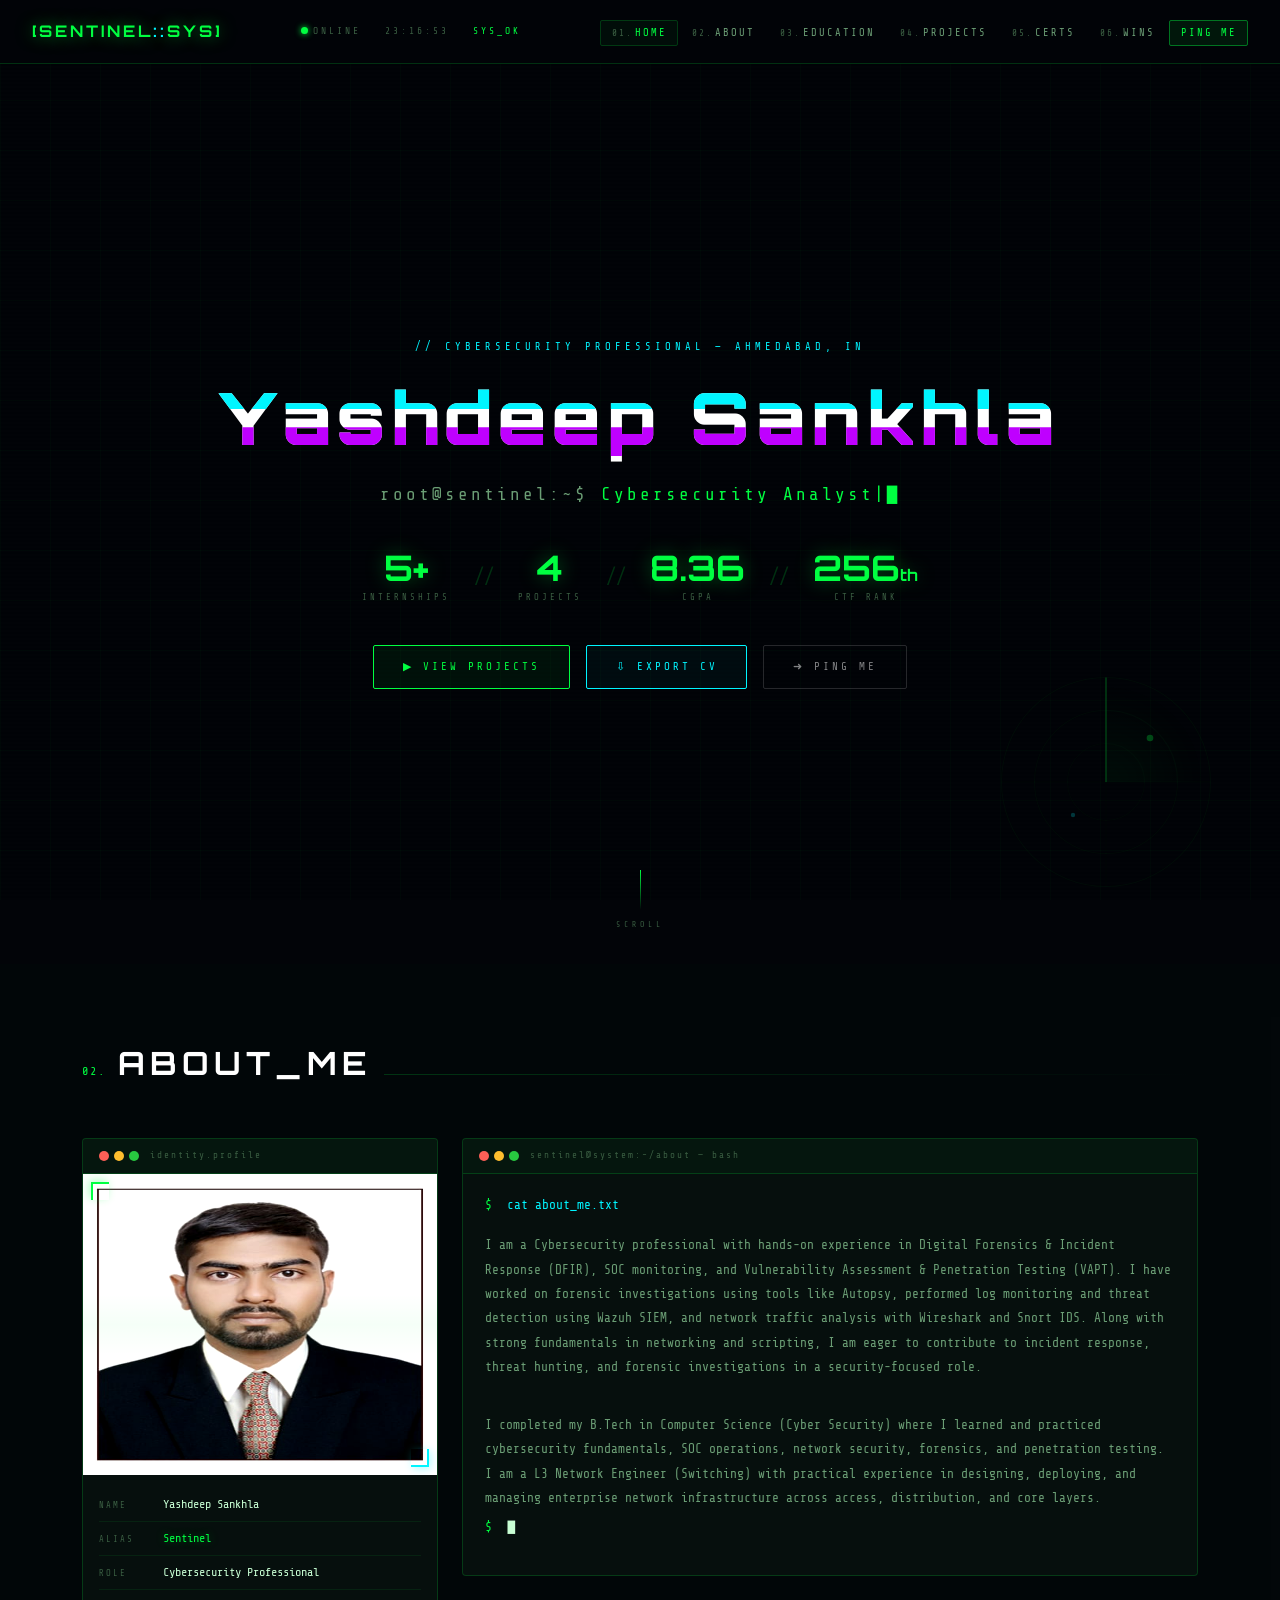
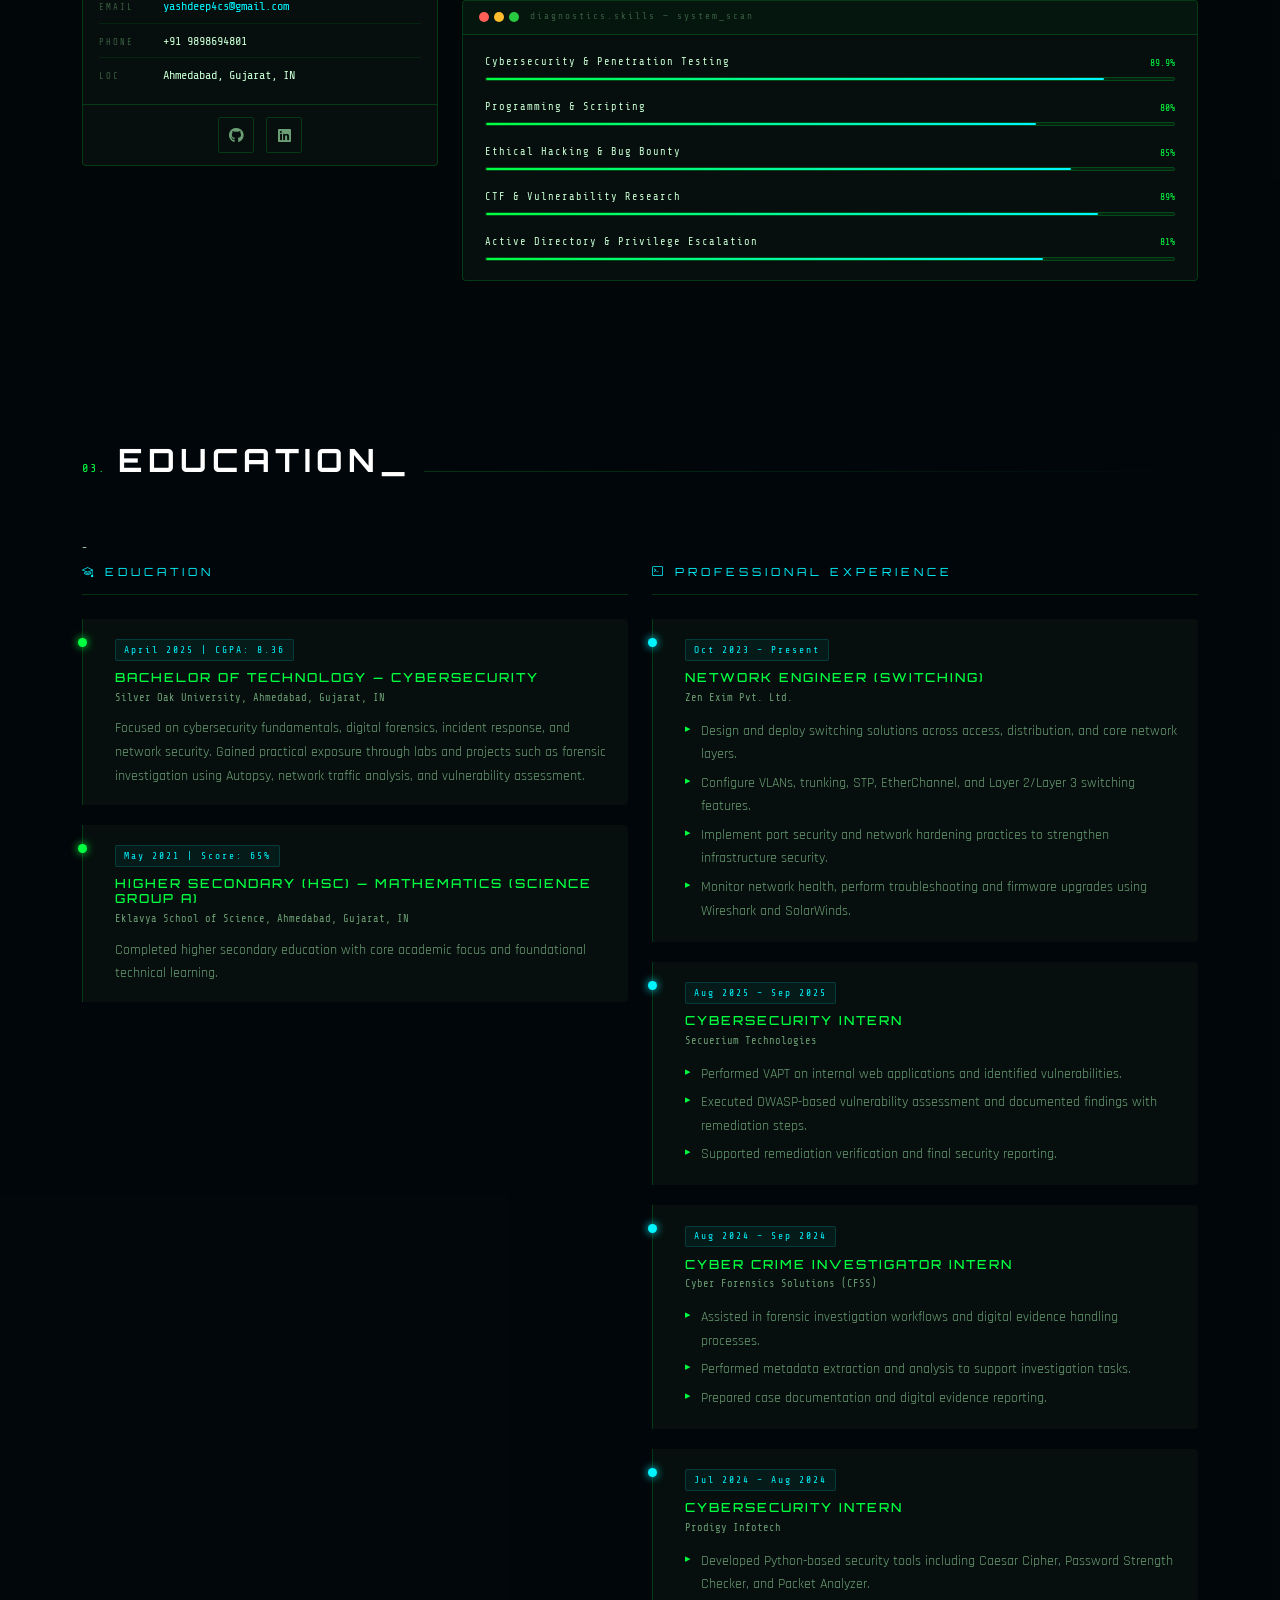
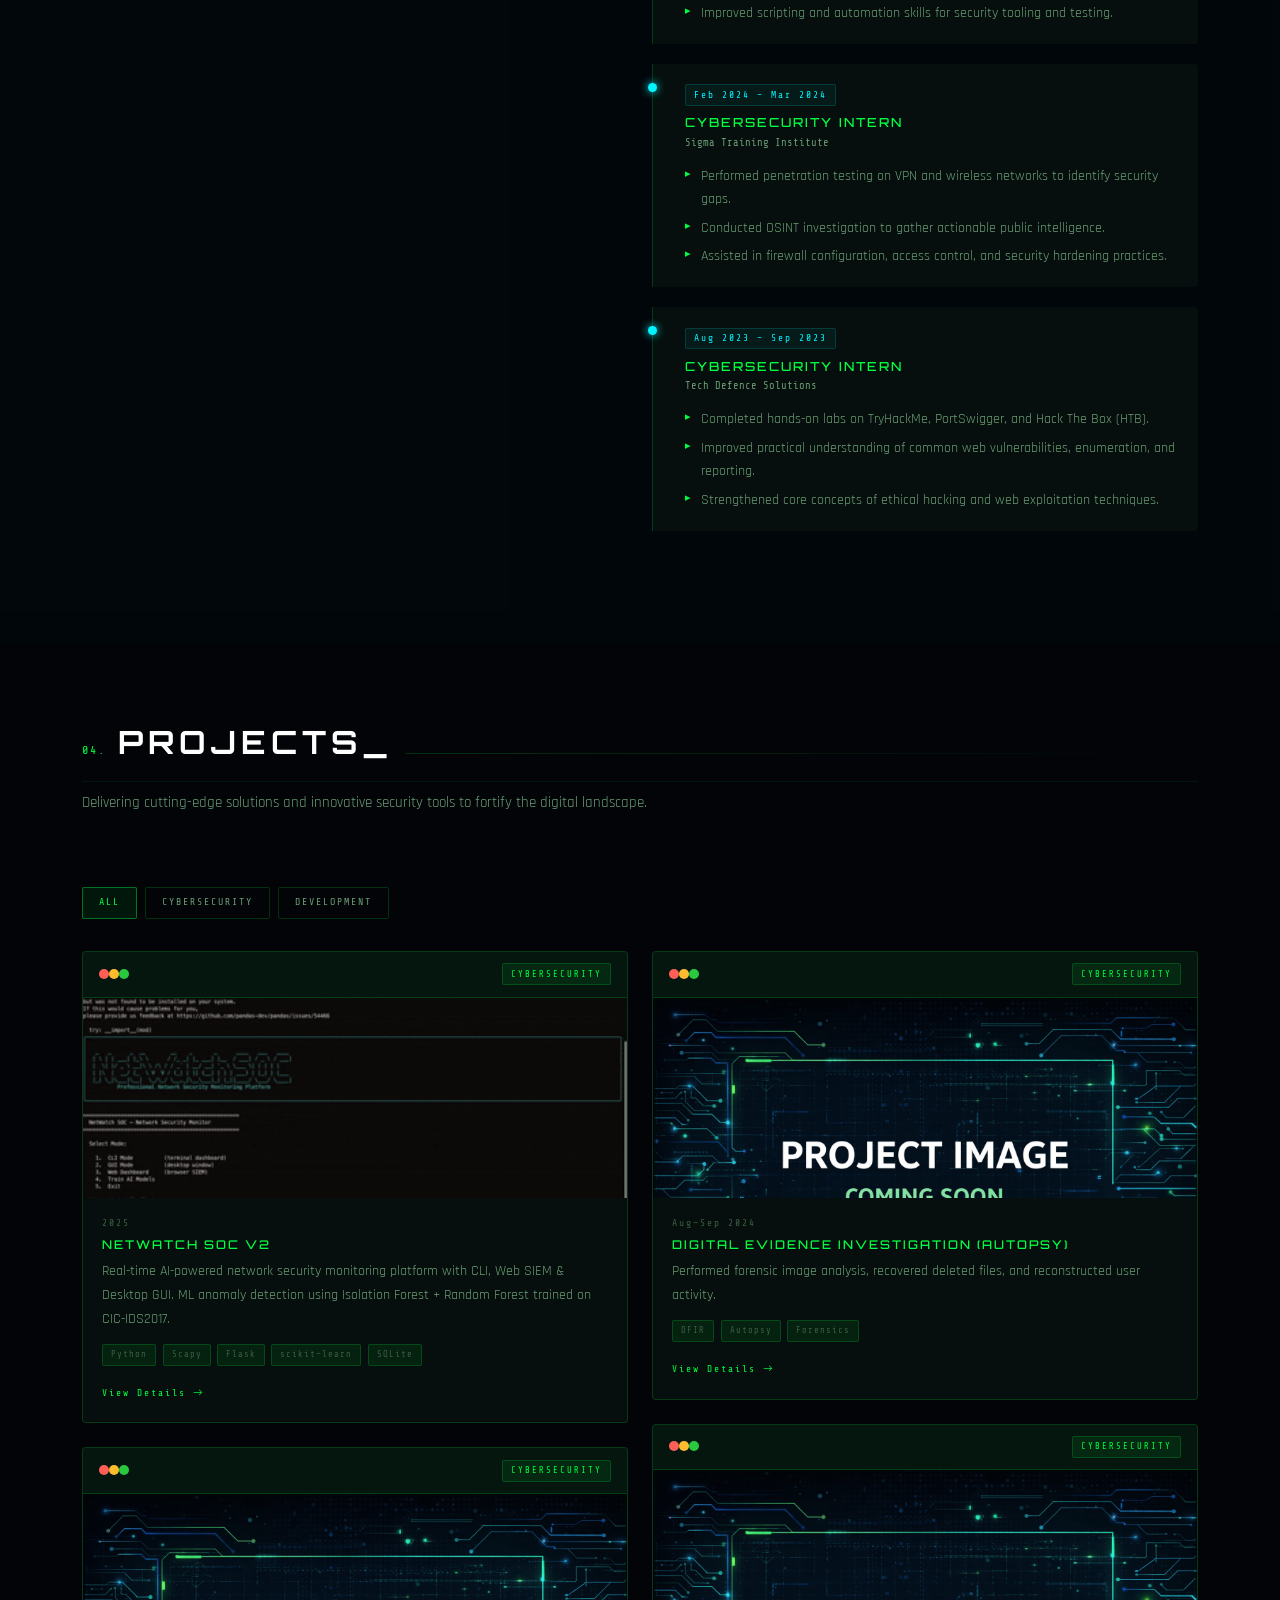
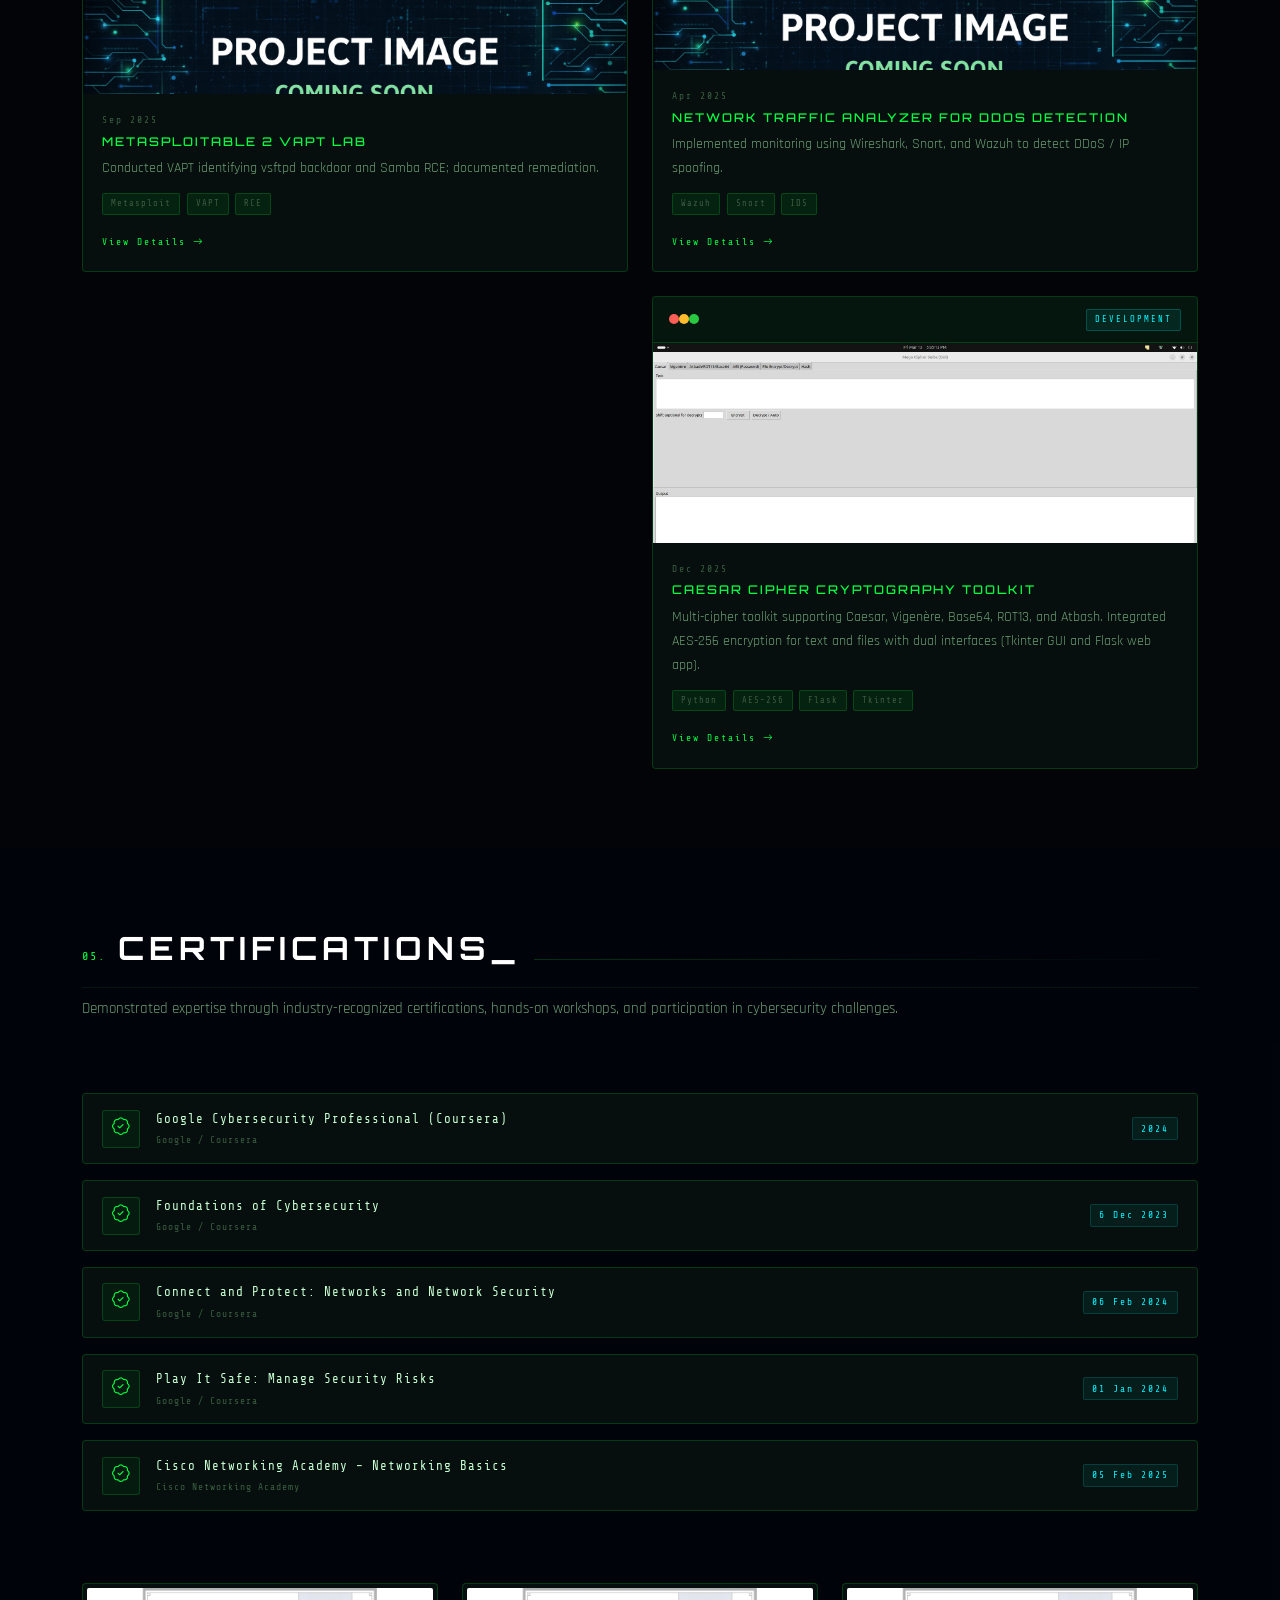
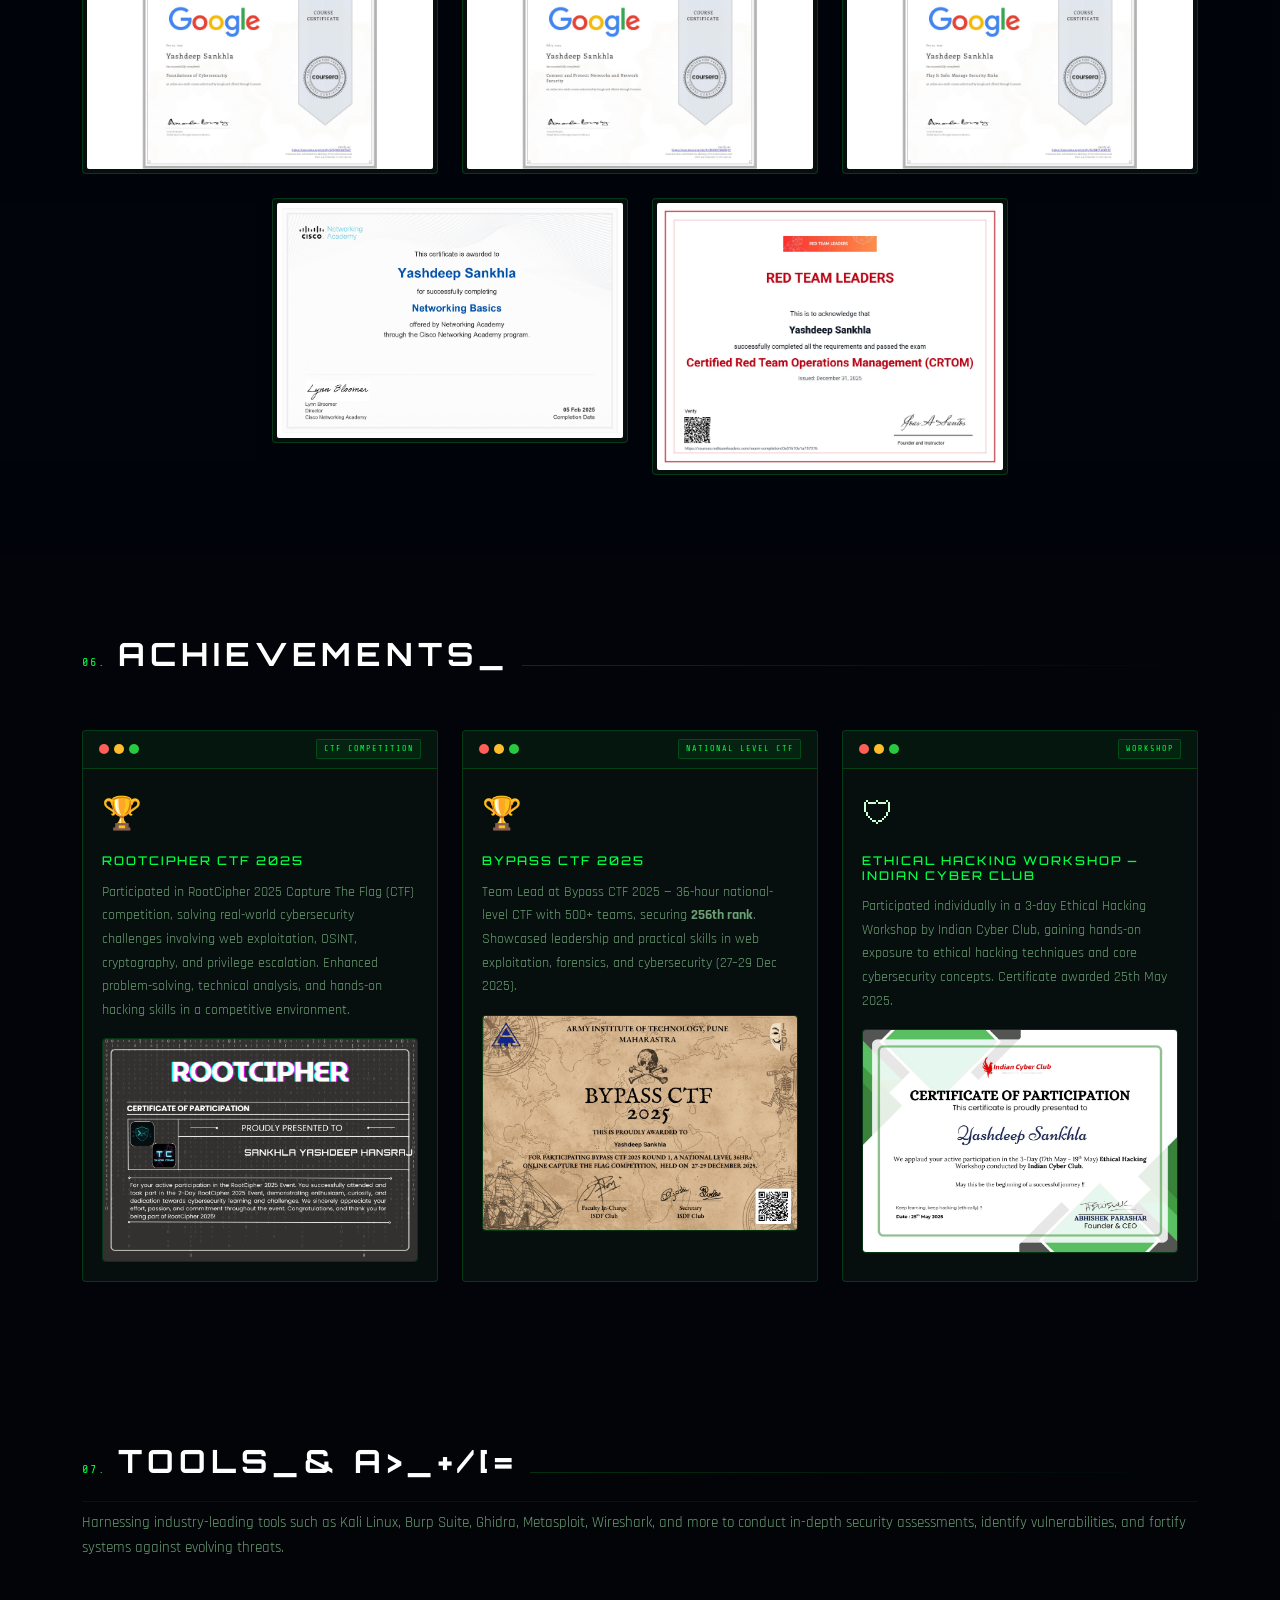
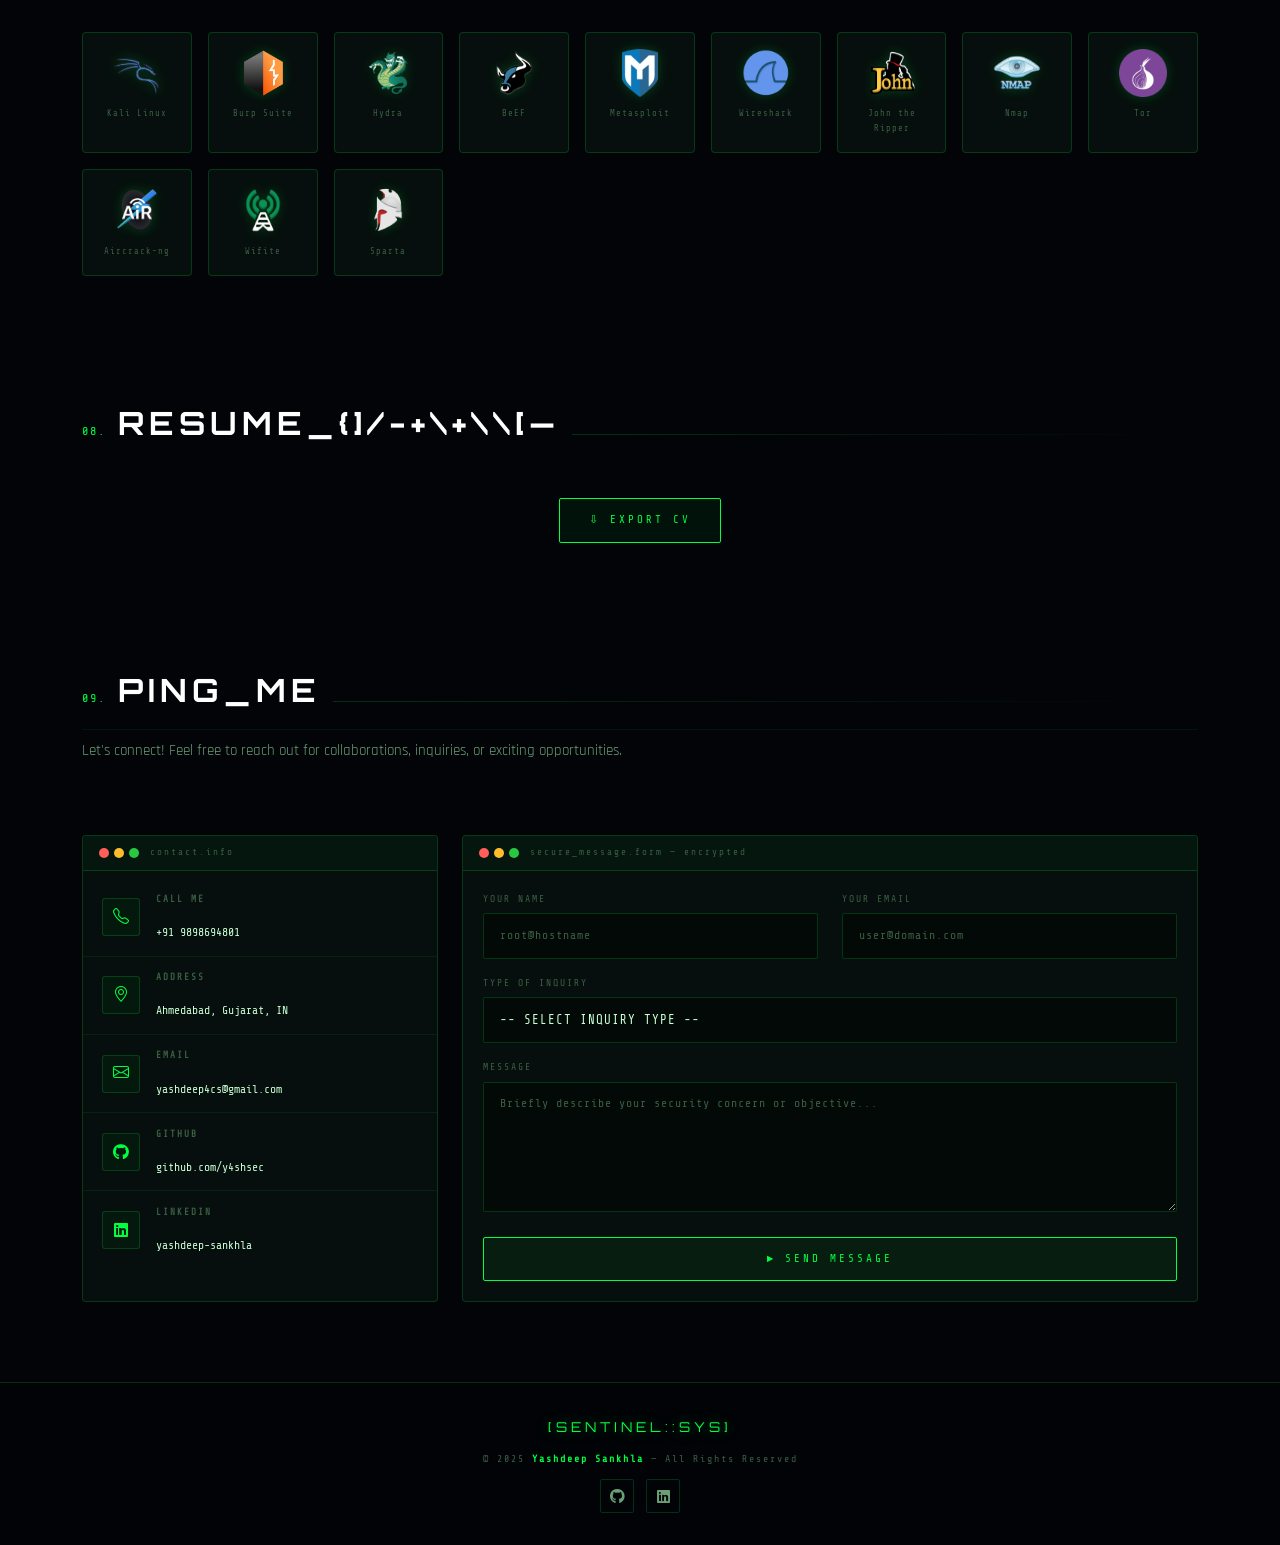
==== index.html @ d9a6f1db "add Netwatch-soc-monitoring tool project" ====
<!DOCTYPE html>
<html lang="en">
<head>
  <meta charset="utf-8">
  <meta content="width=device-width, initial-scale=1.0" name="viewport">
  <title>Yashdeep Sankhla — Sentinel | Cybersecurity Professional</title>
  <meta name="description" content="Cybersecurity portfolio of Yashdeep Sankhla — DFIR, VAPT, SOC, Penetration Testing.">
  <meta property="og:title" content="Yashdeep Sankhla (Sentinel)">
  <meta property="og:description" content="Explore the projects and achievements of Yashdeep Sankhla, a cybersecurity enthusiast and ethical hacker.">
  <meta property="og:url" content="https://digitalrajan22m.github.io/anondgr/">

  <!-- Favicons -->
  <link rel="apple-touch-icon" sizes="180x180" href="assets/img/favicon_io/apple-touch-icon.png">
  <link rel="icon" type="image/png" sizes="32x32" href="assets/img/favicon_io/favicon-32x32.png">
  <link rel="icon" type="image/png" sizes="16x16" href="assets/img/favicon_io/favicon-16x16.png">
  <link rel="manifest" href="assets/img/favicon_io/site.webmanifest">

  <!-- Fonts — Cyberpunk Stack -->
  <link href="https://fonts.googleapis.com" rel="preconnect">
  <link href="https://fonts.gstatic.com" rel="preconnect" crossorigin>
  <link href="https://fonts.googleapis.com/css2?family=Orbitron:wght@400;500;600;700;800;900&family=Share+Tech+Mono&family=Rajdhani:wght@300;400;500;600;700&display=swap" rel="stylesheet">

  <!-- Icons — CDN only -->
  <link rel="stylesheet" href="https://cdnjs.cloudflare.com/ajax/libs/font-awesome/6.5.2/css/all.min.css">
  <link rel="stylesheet" href="https://cdn.jsdelivr.net/npm/bootstrap-icons@1.11.3/font/bootstrap-icons.min.css">

  <!-- Vendor CSS -->
  <link href="assets/vendor/bootstrap/css/bootstrap.min.css" rel="stylesheet">
  <link href="assets/vendor/aos/aos.css" rel="stylesheet">
  <link href="assets/vendor/glightbox/css/glightbox.min.css" rel="stylesheet">
  <link href="assets/vendor/swiper/swiper-bundle.min.css" rel="stylesheet">

  <!-- Main CSS -->
  <link href="assets/css/main.css" rel="stylesheet">
</head>

<body class="index-page">

  <!-- Matrix Rain -->
  <canvas id="matrix-canvas"></canvas>
  <div class="cyber-grid"></div>
  <div class="scanlines"></div>

  <!-- PRELOADER -->
  <div id="preloader">
    <div class="preloader-inner">
      <div class="preloader-logo">SENTINEL<span>::</span>SYS</div>
      <div class="preloader-msg" id="boot-msg">INITIALIZING SECURE ENVIRONMENT...</div>
      <div class="preloader-bar-wrap"><div class="preloader-bar"></div></div>
      <div class="preloader-sub">CYBERSECURITY COMMAND CENTER v2.5</div>
    </div>
  </div>

  <!-- HEADER -->
  <header id="header" class="header">
    <div class="header-inner">
      <a href="index.html" class="logo">[SENTINEL<span class="logo-sep">::</span>SYS]</a>

      <div class="nav-hud">
        <span class="hud-item"><span class="hud-dot"></span>ONLINE</span>
        <span class="hud-item" id="nav-clock">00:00:00</span>
        <span class="hud-item hud-status">SYS_OK</span>
      </div>

      <nav id="navmenu" class="navmenu">
        <ul>
          <li><a href="#hero" class="active"><span class="nav-num">01.</span>Home</a></li>
          <li><a href="#about"><span class="nav-num">02.</span>About</a></li>
          <li><a href="#education"><span class="nav-num">03.</span>Education</a></li>
          <li><a href="#portfolio"><span class="nav-num">04.</span>Projects</a></li>
          <li><a href="#certifications"><span class="nav-num">05.</span>Certs</a></li>
          <li><a href="#achievements"><span class="nav-num">06.</span>Wins</a></li>
          <li><a href="#contact" class="nav-cta">Ping Me</a></li>
        </ul>
      </nav>

      <button class="mobile-nav-toggle" id="mobileBtn" aria-label="Menu">
        <span></span><span></span><span></span>
      </button>
    </div>
  </header>

  <!-- Mobile Nav Overlay -->
  <div id="mobile-nav-overlay">
    <button class="mob-close" id="mobClose">&#10005;</button>
    <nav>
      <a href="#hero"           class="mob-link"><span>01.</span> Home</a>
      <a href="#about"          class="mob-link"><span>02.</span> About</a>
      <a href="#education"      class="mob-link"><span>03.</span> Education</a>
      <a href="#portfolio"      class="mob-link"><span>04.</span> Projects</a>
      <a href="#certifications" class="mob-link"><span>05.</span> Certs</a>
      <a href="#achievements"   class="mob-link"><span>06.</span> Wins</a>
      <a href="#contact"        class="mob-link mob-cta">&#9658; Ping Me</a>
    </nav>
  </div>

  <main class="main">

    <!-- HERO -->
    <section id="hero" class="hero section">
      <div class="container">
        <div class="hero-content text-center">
          <div class="hero-tag" data-aos="fade-down">// CYBERSECURITY PROFESSIONAL &mdash; AHMEDABAD, IN</div>
          <h1 class="hero-name glitch" data-text="Yashdeep Sankhla" data-aos="fade-up" data-aos-delay="100">Yashdeep Sankhla</h1>
          <div class="hero-role" data-aos="fade-up" data-aos-delay="200">
            <span class="role-prefix">root@sentinel:~$&nbsp;</span><span class="typed" data-typed-items="Cybersecurity Analyst,VAPT Analyst,Bug Bounty Learner,CTF Player,SOC Analyst"></span><span class="cursor-blink">&#9608;</span>
          </div>
          <div class="hero-stats" data-aos="fade-up" data-aos-delay="300">
            <div class="stat-box"><div class="stat-val">5+</div><div class="stat-key">Internships</div></div>
            <div class="stat-divider">//</div>
            <div class="stat-box"><div class="stat-val">4</div><div class="stat-key">Projects</div></div>
            <div class="stat-divider">//</div>
            <div class="stat-box"><div class="stat-val">8.36</div><div class="stat-key">CGPA</div></div>
            <div class="stat-divider">//</div>
            <div class="stat-box"><div class="stat-val">256<small>th</small></div><div class="stat-key">CTF Rank</div></div>
          </div>
          <div class="hero-btns" data-aos="fade-up" data-aos-delay="400">
            <a href="#portfolio" class="btn-cyber">&#9654; View Projects</a>
            <a href="assets/resume/Yashdeep_Cyber_Domain-1.pdf" target="_blank" class="btn-cyber btn-outline" download>&#8681; Export CV</a>
            <a href="#contact" class="btn-cyber btn-ghost">&#10140; Ping Me</a>
          </div>
        </div>
      </div>
      <div class="hero-radar">
        <svg viewBox="0 0 200 200" xmlns="http://www.w3.org/2000/svg">
          <circle cx="100" cy="100" r="95" stroke="rgba(0,255,65,0.12)" stroke-width="1" fill="none"/>
          <circle cx="100" cy="100" r="65" stroke="rgba(0,255,65,0.10)" stroke-width="1" fill="none"/>
          <circle cx="100" cy="100" r="35" stroke="rgba(0,255,65,0.08)" stroke-width="1" fill="none"/>
          <line x1="5" y1="100" x2="195" y2="100" stroke="rgba(0,255,65,0.07)" stroke-width="1"/>
          <line x1="100" y1="5" x2="100" y2="195" stroke="rgba(0,255,65,0.07)" stroke-width="1"/>
          <g class="radar-sweep">
            <path d="M100 100 L100 5 A95 95 0 0 1 195 100 Z" fill="url(#rg)"/>
            <line x1="100" y1="100" x2="100" y2="5" stroke="rgba(0,255,65,0.7)" stroke-width="1.5"/>
          </g>
          <circle cx="140" cy="60" r="3" fill="#00ff41" opacity="0.9" class="radar-blip"/>
          <circle cx="70" cy="130" r="2" fill="#00f5ff" opacity="0.7" class="radar-blip2"/>
          <defs>
            <radialGradient id="rg" cx="100" cy="100" r="95" gradientUnits="userSpaceOnUse">
              <stop offset="0%" stop-color="rgba(0,255,65,0.15)"/>
              <stop offset="100%" stop-color="rgba(0,255,65,0)"/>
            </radialGradient>
          </defs>
        </svg>
      </div>
      <div class="scroll-hint"><span class="scroll-line"></span><span class="scroll-text">SCROLL</span></div>
    </section>

    <!-- ABOUT -->
    <section id="about" class="about section">
      <div class="container">
        <div class="section-title" data-aos="fade-up">
          <span class="sec-num">02.</span><h2>About<span class="accent">_</span>Me</h2>
          <div class="title-bar"></div>
        </div>
        <div class="row gy-5 align-items-start">
          <div class="col-lg-4" data-aos="fade-right">
            <div class="profile-card">
              <div class="card-header-bar">
                <span class="dot red"></span><span class="dot yellow"></span><span class="dot green"></span>
                <span class="card-title-bar">identity.profile</span>
              </div>
              <div class="profile-img-wrap">
                <img src="assets/img/Yashdeep.jpeg" alt="Yashdeep Sankhla" class="profile-img">
                <div class="img-scan"></div>
              </div>
              <div class="profile-data">
                <div class="pd-row"><span class="pd-key">NAME</span><span class="pd-val">Yashdeep Sankhla</span></div>
                <div class="pd-row"><span class="pd-key">ALIAS</span><span class="pd-val neon">Sentinel</span></div>
                <div class="pd-row"><span class="pd-key">ROLE</span><span class="pd-val">Cybersecurity Professional</span></div>
                <div class="pd-row"><span class="pd-key">EMAIL</span><span class="pd-val"><a href="mailto:yashdeep4cs@gmail.com"><span class="__cf_email__" data-cfemail="yashdeep4cs@gmail.com">yashdeep4cs@gmail.com</span></a></span></div>
                <div class="pd-row"><span class="pd-key">PHONE</span><span class="pd-val">+91 9898694801</span></div>
                <div class="pd-row"><span class="pd-key">LOC</span><span class="pd-val">Ahmedabad, Gujarat, IN</span></div>
              </div>
              <div class="profile-links">
                <a href="https://github.com/y4shsec" target="_blank"><i class="fa-brands fa-github"></i></a>
                <a href="https://www.linkedin.com/in/yashdeep-sankhla-1a175b2bb/" target="_blank"><i class="fa-brands fa-linkedin"></i></a>
              </div>
            </div>
          </div>
          <div class="col-lg-8" data-aos="fade-left" data-aos-delay="100">
            <div class="terminal-box">
              <div class="term-header">
                <span class="dot red"></span><span class="dot yellow"></span><span class="dot green"></span>
                <span class="term-title">sentinel@system:~/about — bash</span>
              </div>
              <div class="term-body">
                <p><span class="t-prompt">$</span> <span class="t-cmd">cat about_me.txt</span></p>
                <p class="t-out">I am a Cybersecurity professional with hands-on experience in Digital Forensics &amp; Incident Response (DFIR), SOC monitoring, and Vulnerability Assessment &amp; Penetration Testing (VAPT). I have worked on forensic investigations using tools like Autopsy, performed log monitoring and threat detection using Wazuh SIEM, and network traffic analysis with Wireshark and Snort IDS. Along with strong fundamentals in networking and scripting, I am eager to contribute to incident response, threat hunting, and forensic investigations in a security-focused role.</p>
                <br>
                <p class="t-out">I completed my B.Tech in Computer Science (Cyber Security) where I learned and practiced cybersecurity fundamentals, SOC operations, network security, forensics, and penetration testing. I am a L3 Network Engineer (Switching) with practical experience in designing, deploying, and managing enterprise network infrastructure across access, distribution, and core layers.</p>
                <p><span class="t-prompt">$</span> <span class="t-cursor-blink">&#9608;</span></p>
              </div>
            </div>
            <div class="skills-panel skills-animation" data-aos="fade-up" data-aos-delay="150">
              <div class="panel-hdr">
                <span class="dot red"></span><span class="dot yellow"></span><span class="dot green"></span>
                <span class="term-title">diagnostics.skills — system_scan</span>
              </div>
              <div class="skills-body">
                <div class="skill-row">
                  <div class="sk-info"><span class="sk-name">Cybersecurity &amp; Penetration Testing</span><span class="sk-pct">89.9%</span></div>
                  <div class="sk-track"><div class="sk-bar" style="--pct:89.9%" role="progressbar" aria-valuenow="89.9" aria-valuemin="0" aria-valuemax="100"></div></div>
                </div>
                <div class="skill-row">
                  <div class="sk-info"><span class="sk-name">Programming &amp; Scripting</span><span class="sk-pct">80%</span></div>
                  <div class="sk-track"><div class="sk-bar" style="--pct:80%" role="progressbar" aria-valuenow="80" aria-valuemin="0" aria-valuemax="100"></div></div>
                </div>
                <div class="skill-row">
                  <div class="sk-info"><span class="sk-name">Ethical Hacking &amp; Bug Bounty</span><span class="sk-pct">85%</span></div>
                  <div class="sk-track"><div class="sk-bar" style="--pct:85%" role="progressbar" aria-valuenow="85" aria-valuemin="0" aria-valuemax="100"></div></div>
                </div>
                <div class="skill-row">
                  <div class="sk-info"><span class="sk-name">CTF &amp; Vulnerability Research</span><span class="sk-pct">89%</span></div>
                  <div class="sk-track"><div class="sk-bar" style="--pct:89%" role="progressbar" aria-valuenow="89" aria-valuemin="0" aria-valuemax="100"></div></div>
                </div>
                <div class="skill-row">
                  <div class="sk-info"><span class="sk-name">Active Directory &amp; Privilege Escalation</span><span class="sk-pct">81%</span></div>
                  <div class="sk-track"><div class="sk-bar" style="--pct:81%" role="progressbar" aria-valuenow="81" aria-valuemin="0" aria-valuemax="100"></div></div>
                </div>
              </div>
            </div>
          </div>
        </div>
      </div>
    </section>

    <!-- EDUCATION / RESUME -->
    <section id="education" class="education section">
      <div class="container">
                          <div class="section-title" data-aos="fade-up">
                    <span class="sec-num">03.</span><h2>Education<span class="accent">_</span></h2>
                <div class="title-bar"></div>
              </div>-
        <div class="row gy-4">
          <div class="col-lg-6" data-aos="fade-right">
            <div class="resume-group">
              <div class="rg-title"><i class="bi bi-mortarboard"></i> Education</div>
              <div class="resume-card">
                <div class="rc-dot"></div>
                <div class="rc-date">April 2025 | CGPA: 8.36</div>
                <h4 class="rc-role">Bachelor of Technology — Cybersecurity</h4>
                <div class="rc-org">Silver Oak University, Ahmedabad, Gujarat, IN</div>
                <p class="rc-desc">Focused on cybersecurity fundamentals, digital forensics, incident response, and network security. Gained practical exposure through labs and projects such as forensic investigation using Autopsy, network traffic analysis, and vulnerability assessment.</p>
              </div>
              <div class="resume-card">
                <div class="rc-dot"></div>
                <div class="rc-date">May 2021 | Score: 65%</div>
                <h4 class="rc-role">Higher Secondary (HSC) — Mathematics (Science Group A)</h4>
                <div class="rc-org">Eklavya School of Science, Ahmedabad, Gujarat, IN</div>
                <p class="rc-desc">Completed higher secondary education with core academic focus and foundational technical learning.</p>
              </div>
            </div>
          </div>
          <div class="col-lg-6" data-aos="fade-left" data-aos-delay="100">
            <div class="resume-group">
              <div class="rg-title"><i class="bi bi-terminal"></i> Professional Experience</div>
              <div class="resume-card">
                <div class="rc-dot cyan"></div>
                <div class="rc-date">Oct 2023 – Present</div>
                <h4 class="rc-role">Network Engineer (Switching)</h4>
                <div class="rc-org">Zen Exim Pvt. Ltd.</div>
                <ul class="rc-list">
                  <li>Design and deploy switching solutions across access, distribution, and core network layers.</li>
                  <li>Configure VLANs, trunking, STP, EtherChannel, and Layer 2/Layer 3 switching features.</li>
                  <li>Implement port security and network hardening practices to strengthen infrastructure security.</li>
                  <li>Monitor network health, perform troubleshooting and firmware upgrades using Wireshark and SolarWinds.</li>
                </ul>
              </div>
              <div class="resume-card">
                <div class="rc-dot cyan"></div>
                <div class="rc-date">Aug 2025 – Sep 2025</div>
                <h4 class="rc-role">Cybersecurity Intern</h4>
                <div class="rc-org">Secuerium Technologies</div>
                <ul class="rc-list">
                  <li>Performed VAPT on internal web applications and identified vulnerabilities.</li>
                  <li>Executed OWASP-based vulnerability assessment and documented findings with remediation steps.</li>
                  <li>Supported remediation verification and final security reporting.</li>
                </ul>
              </div>
              <div class="resume-card">
                <div class="rc-dot cyan"></div>
                <div class="rc-date">Aug 2024 – Sep 2024</div>
                <h4 class="rc-role">Cyber Crime Investigator Intern</h4>
                <div class="rc-org">Cyber Forensics Solutions (CFSS)</div>
                <ul class="rc-list">
                  <li>Assisted in forensic investigation workflows and digital evidence handling processes.</li>
                  <li>Performed metadata extraction and analysis to support investigation tasks.</li>
                  <li>Prepared case documentation and digital evidence reporting.</li>
                </ul>
              </div>
              <div class="resume-card">
                <div class="rc-dot cyan"></div>
                <div class="rc-date">Jul 2024 – Aug 2024</div>
                <h4 class="rc-role">Cybersecurity Intern</h4>
                <div class="rc-org">Prodigy Infotech</div>
                <ul class="rc-list">
                  <li>Developed Python-based security tools including Caesar Cipher, Password Strength Checker, and Packet Analyzer.</li>
                  <li>Improved scripting and automation skills for security tooling and testing.</li>
                </ul>
              </div>
              <div class="resume-card">
                <div class="rc-dot cyan"></div>
                <div class="rc-date">Feb 2024 – Mar 2024</div>
                <h4 class="rc-role">Cybersecurity Intern</h4>
                <div class="rc-org">Sigma Training Institute</div>
                <ul class="rc-list">
                  <li>Performed penetration testing on VPN and wireless networks to identify security gaps.</li>
                  <li>Conducted OSINT investigation to gather actionable public intelligence.</li>
                  <li>Assisted in firewall configuration, access control, and security hardening practices.</li>
                </ul>
              </div>
              <div class="resume-card">
                <div class="rc-dot cyan"></div>
                <div class="rc-date">Aug 2023 – Sep 2023</div>
                <h4 class="rc-role">Cybersecurity Intern</h4>
                <div class="rc-org">Tech Defence Solutions</div>
                <ul class="rc-list">
                  <li>Completed hands-on labs on TryHackMe, PortSwigger, and Hack The Box (HTB).</li>
                  <li>Improved practical understanding of common web vulnerabilities, enumeration, and reporting.</li>
                  <li>Strengthened core concepts of ethical hacking and web exploitation techniques.</li>
                </ul>
              </div>
            </div>
          </div>
        </div>
        <!-- <div class="section-title" data-aos="fade-up">
          <span class="sec-num">#.</span><h2>Resume<span class="accent">_</span></h2>
          <div class="title-bar"></div>
        </div>
        <div class="text-center mt-5" data-aos="fade-up">
          <a class="btn-cyber" href="assets/resume/Yashdeep_Cyber_Domain.pdf" target="_blank" rel="noopener" download>&#8681; Export CV / Resume</a>
        </div> -->
      </div>
    </section>

    <!-- PORTFOLIO -->
    <section id="portfolio" class="portfolio section">
      <div class="container">
        <div class="section-title" data-aos="fade-up">
          <span class="sec-num">04.</span><h2>Projects<span class="accent">_</span></h2>
          <div class="title-bar"></div>
          <p class="sec-sub">Delivering cutting-edge solutions and innovative security tools to fortify the digital landscape.</p>
        </div>
        <div class="isotope-layout" data-default-filter="*" data-layout="masonry" data-sort="original-order">
          <ul class="portfolio-filters isotope-filters" data-aos="fade-up" data-aos-delay="100">
            <li data-filter="*" class="filter-active">All</li>
            <li data-filter=".filter-cy">Cybersecurity</li>
            <li data-filter=".filter-dev">Development</li>
          </ul>
          <div class="row gy-4 isotope-container" data-aos="fade-up" data-aos-delay="200">

                        <!-- ── NETWATCH SOC v2 ── -->
            <div class="col-lg-6 col-md-6 portfolio-item isotope-item filter-cy filter-dev">
              <div class="proj-card">
                <div class="proj-header">
                  <div class="proj-dots"><span class="dot red"></span><span class="dot yellow"></span><span class="dot green"></span></div>
                  <span class="proj-tag">CYBERSECURITY</span>
                </div>
                <div class="proj-img-wrap">
                  <img src="assets/img/cli_dashboard.gif" class="img-fluid proj-img" alt="NetWatch SOC v2">
                  <div class="proj-overlay">
                    <a href="assets/img/cli_dashboard.gif" data-gallery="portfolio-gallery-cy" class="glightbox" title="NetWatch SOC v2 — CLI Dashboard"><i class="bi bi-zoom-in"></i></a>
                    <a href="portfolio-netwatch.html" title="More Details"><i class="bi bi-link-45deg"></i></a>
                  </div>
                </div>
                <div class="proj-body">
                  <div class="proj-date">2025</div>
                  <h4 class="proj-title">NetWatch SOC v2</h4>
                  <p class="proj-desc">Real-time AI-powered network security monitoring platform with CLI, Web SIEM &amp; Desktop GUI. ML anomaly detection using Isolation Forest + Random Forest trained on CIC-IDS2017.</p>
                  <div class="proj-tags"><span>Python</span><span>Scapy</span><span>Flask</span><span>scikit-learn</span><span>SQLite</span></div>
                  <a href="portfolio-netwatch.html" class="proj-link">View Details <i class="bi bi-arrow-right"></i></a>
                </div>
              </div>
            </div>

            <!-- ── END NETWATCH SOC v2 ── -->

            <div class="col-lg-6 col-md-6 portfolio-item isotope-item filter-cy">
              <div class="proj-card">
                <div class="proj-header">
                  <div class="proj-dots"><span class="dot red"></span><span class="dot yellow"></span><span class="dot green"></span></div>
                  <span class="proj-tag">CYBERSECURITY</span>
                </div>
                <div class="proj-img-wrap">
                  <img src="assets/img/portfolio/placeholder.png" class="img-fluid proj-img" alt="Digital Evidence Investigation">
                  <div class="proj-overlay">
                    <a href="assets/img/portfolio/placeholder.png" data-gallery="portfolio-gallery-cy" class="glightbox" title="Digital Evidence Investigation (Autopsy)"><i class="bi bi-zoom-in"></i></a>
                    <a href="portfolio-autopsy.html" title="More Details"><i class="bi bi-link-45deg"></i></a>
                  </div>
                </div>
                <div class="proj-body">
                  <div class="proj-date">Aug–Sep 2024</div>
                  <h4 class="proj-title">Digital Evidence Investigation (Autopsy)</h4>
                  <p class="proj-desc">Performed forensic image analysis, recovered deleted files, and reconstructed user activity.</p>
                  <div class="proj-tags"><span>DFIR</span><span>Autopsy</span><span>Forensics</span></div>
                  <a href="portfolio-autopsy.html" class="proj-link">View Details <i class="bi bi-arrow-right"></i></a>
                </div>
              </div>
            </div>

            <!-- <div class="col-lg-6 col-md-6 portfolio-item isotope-item filter-dev">
              <div class="proj-card">
                <div class="proj-header">
                  <div class="proj-dots"><span class="dot red"></span><span class="dot yellow"></span><span class="dot green"></span></div>
                  <span class="proj-tag dev">DEVELOPMENT</span>
                </div>
                <div class="proj-img-wrap">
                  <img src="assets/img/portfolio/placeholder.png" class="img-fluid proj-img" alt="Network Packet Analyzer">
                  <div class="proj-overlay">
                    <a href="assets/img/portfolio/placeholder.png" data-gallery="portfolio-gallery-dev" class="glightbox" title="Network Packet Analyzer Tool"><i class="bi bi-zoom-in"></i></a>
                    <a href="portfolio-packet-analyzer.html" title="More Details"><i class="bi bi-link-45deg"></i></a>
                  </div>
                </div>
                <div class="proj-body">
                  <div class="proj-date">Jul–Aug 2024</div>
                  <h4 class="proj-title">Network Packet Analyzer Tool</h4>
                  <p class="proj-desc">Built Python/Scapy tool for live packet capture and protocol analysis.</p>
                  <div class="proj-tags"><span>Python</span><span>Scapy</span><span>Networking</span></div>
                  <a href="portfolio-packet-analyzer.html" class="proj-link">View Details <i class="bi bi-arrow-right"></i></a>
                </div>
              </div>
            </div> -->

            <div class="col-lg-6 col-md-6 portfolio-item isotope-item filter-cy">
              <div class="proj-card">
                <div class="proj-header">
                  <div class="proj-dots"><span class="dot red"></span><span class="dot yellow"></span><span class="dot green"></span></div>
                  <span class="proj-tag">CYBERSECURITY</span>
                </div>
                <div class="proj-img-wrap">
                  <img src="assets/img/portfolio/placeholder.png" class="img-fluid proj-img" alt="DDoS Detection">
                  <div class="proj-overlay">
                    <a href="assets/img/portfolio/placeholder.png" data-gallery="portfolio-gallery-cy" class="glightbox" title="Network Traffic Analyzer for DDoS Detection"><i class="bi bi-zoom-in"></i></a>
                    <a href="portfolio-ddos-detection.html" title="More Details"><i class="bi bi-link-45deg"></i></a>
                  </div>
                </div>
                <div class="proj-body">
                  <div class="proj-date">Apr 2025</div>
                  <h4 class="proj-title">Network Traffic Analyzer for DDoS Detection</h4>
                  <p class="proj-desc">Implemented monitoring using Wireshark, Snort, and Wazuh to detect DDoS / IP spoofing.</p>
                  <div class="proj-tags"><span>Wazuh</span><span>Snort</span><span>IDS</span></div>
                  <a href="portfolio-ddos-detection.html" class="proj-link">View Details <i class="bi bi-arrow-right"></i></a>
                </div>
              </div>
            </div>

            <div class="col-lg-6 col-md-6 portfolio-item isotope-item filter-cy">
              <div class="proj-card">
                <div class="proj-header">
                  <div class="proj-dots"><span class="dot red"></span><span class="dot yellow"></span><span class="dot green"></span></div>
                  <span class="proj-tag">CYBERSECURITY</span>
                </div>
                <div class="proj-img-wrap">
                  <img src="assets/img/portfolio/placeholder.png" class="img-fluid proj-img" alt="Metasploitable 2 VAPT">
                  <div class="proj-overlay">
                    <a href="assets/img/portfolio/placeholder.png" data-gallery="portfolio-gallery-cy" class="glightbox" title="Metasploitable 2 VAPT Lab"><i class="bi bi-zoom-in"></i></a>
                    <a href="portfolio-metasploitable.html" title="More Details"><i class="bi bi-link-45deg"></i></a>
                  </div>
                </div>
                <div class="proj-body">
                  <div class="proj-date">Sep 2025</div>
                  <h4 class="proj-title">Metasploitable 2 VAPT Lab</h4>
                  <p class="proj-desc">Conducted VAPT identifying vsftpd backdoor and Samba RCE; documented remediation.</p>
                  <div class="proj-tags"><span>Metasploit</span><span>VAPT</span><span>RCE</span></div>
                  <a href="portfolio-metasploitable.html" class="proj-link">View Details <i class="bi bi-arrow-right"></i></a>
                </div>
              </div>
            </div>


            <div class="col-lg-6 col-md-6 portfolio-item isotope-item filter-dev">
              <div class="proj-card">
                <div class="proj-header">
                  <div class="proj-dots"><span class="dot red"></span><span class="dot yellow"></span><span class="dot green"></span></div>
                  <span class="proj-tag dev">DEVELOPMENT</span>
                </div>
                <div class="proj-img-wrap">
                  <img src="assets/img/portfolio/caesar-gui.png" class="img-fluid proj-img" alt="Caesar Cipher Cryptography Toolkit">
                  <div class="proj-overlay">
                    <a href="assets/img/portfolio/caesar-gui.png" data-gallery="portfolio-gallery-dev" class="glightbox" title="Caesar Cipher Cryptography Toolkit"><i class="bi bi-zoom-in"></i></a>
                    <a href="portfolio-caesar-cipher.html" title="More Details"><i class="bi bi-link-45deg"></i></a>
                  </div>
                </div>
                <div class="proj-body">
                  <div class="proj-date">Dec 2025</div>
                  <h4 class="proj-title">Caesar Cipher Cryptography Toolkit</h4>
                  <p class="proj-desc">Multi-cipher toolkit supporting Caesar, Vigenère, Base64, ROT13, and Atbash. Integrated AES-256 encryption for text and files with dual interfaces (Tkinter GUI and Flask web app).</p>
                  <div class="proj-tags"><span>Python</span><span>AES-256</span><span>Flask</span><span>Tkinter</span></div>
                  <a href="portfolio-caesar-cipher.html" class="proj-link">View Details <i class="bi bi-arrow-right"></i></a>
                </div>
              </div>
            </div>
          </div>
        </div>
      </div>
    </section>

    <!-- CERTIFICATIONS -->
    <section id="certifications" class="certifications section">
      <div class="container">
        <div class="section-title" data-aos="fade-up">
          <span class="sec-num">05.</span><h2>Certifications<span class="accent">_</span></h2>
          <div class="title-bar"></div>
          <p class="sec-sub">Demonstrated expertise through industry-recognized certifications, hands-on workshops, and participation in cybersecurity challenges.</p>
        </div>
        <div class="row gy-3" data-aos="fade-up" data-aos-delay="100">
          <div class="col-12"><div class="cert-row"><div class="cert-icon"><i class="bi bi-patch-check"></i></div><div class="cert-info"><span class="cert-name">Google Cybersecurity Professional (Coursera)</span><span class="cert-issuer">Google / Coursera</span></div><div class="cert-date">2024</div></div></div>
          <div class="col-12"><div class="cert-row"><div class="cert-icon"><i class="bi bi-patch-check"></i></div><div class="cert-info"><span class="cert-name">Foundations of Cybersecurity</span><span class="cert-issuer">Google / Coursera</span></div><div class="cert-date">6 Dec 2023</div></div></div>
          <div class="col-12"><div class="cert-row"><div class="cert-icon"><i class="bi bi-patch-check"></i></div><div class="cert-info"><span class="cert-name">Connect and Protect: Networks and Network Security</span><span class="cert-issuer">Google / Coursera</span></div><div class="cert-date">06 Feb 2024</div></div></div>
          <div class="col-12"><div class="cert-row"><div class="cert-icon"><i class="bi bi-patch-check"></i></div><div class="cert-info"><span class="cert-name">Play It Safe: Manage Security Risks</span><span class="cert-issuer">Google / Coursera</span></div><div class="cert-date">01 Jan 2024</div></div></div>
          <div class="col-12"><div class="cert-row"><div class="cert-icon"><i class="bi bi-patch-check"></i></div><div class="cert-info"><span class="cert-name">Cisco Networking Academy – Networking Basics</span><span class="cert-issuer">Cisco Networking Academy</span></div><div class="cert-date">05 Feb 2025</div></div></div>
        </div>
        <div class="row mt-5 gy-4 justify-content-center" data-aos="fade-up" data-aos-delay="200">
          <div class="col-lg-4 col-md-6"><div class="cert-img-card"><img src="assets/img/portfolio/Foundations of Cybersecurity.jpeg" class="img-fluid" alt="Foundations of Cybersecurity"></div></div>
          <div class="col-lg-4 col-md-6"><div class="cert-img-card"><img src="assets/img/portfolio/Connect and Protect-Networks and Network Security.jpeg" class="img-fluid" alt="Connect and Protect"></div></div>
          <div class="col-lg-4 col-md-6"><div class="cert-img-card"><img src="assets/img/portfolio/Play It Safe-Manage Security Risks.jpeg" class="img-fluid" alt="Play It Safe"></div></div>
          <div class="col-lg-4 col-md-6"><div class="cert-img-card"><img src="assets/img/portfolio/CISCO NETWORKING BASICS CERTIFICATE_pagee.jpg" class="img-fluid" alt="Cisco Networking Basics"></div></div>
          <div class="col-lg-4 col-md-6"><div class="cert-img-card"><img src="assets/img/portfolio/Red_Team_Lead_Certificate.jpg" class="img-fluid" alt="Red Team Leader"></div></div>
        </div>
      </div>
    </section>

    <!-- ACHIEVEMENTS -->
    <section id="achievements" class="achievements section">
      <div class="container">
        <div class="section-title" data-aos="fade-up">
          <span class="sec-num">06.</span><h2>Achievements<span class="accent">_</span></h2>
          <div class="title-bar"></div>
        </div>
        <div class="row gy-4">
          <div class="col-lg-4 col-md-6" data-aos="fade-up" data-aos-delay="100">
            <div class="ach-card">
              <div class="ach-header"><span class="dot red"></span><span class="dot yellow"></span><span class="dot green"></span><span class="ach-tag">CTF COMPETITION</span></div>
              <div class="ach-body">
                <div class="ach-icon">&#127942;</div>
                <h4 class="ach-title">RootCipher CTF 2025</h4>
                <p class="ach-desc">Participated in RootCipher 2025 Capture The Flag (CTF) competition, solving real-world cybersecurity challenges involving web exploitation, OSINT, cryptography, and privilege escalation. Enhanced problem-solving, technical analysis, and hands-on hacking skills in a competitive environment.</p>
                <div class="ach-img-wrap"><img src="assets/img/portfolio/Root_Cipher_CTF.jpg" alt="RootCipher CTF 2025" class="img-fluid"></div>
              </div>
            </div>
          </div>
          <div class="col-lg-4 col-md-6" data-aos="fade-up" data-aos-delay="200">
            <div class="ach-card">
              <div class="ach-header"><span class="dot red"></span><span class="dot yellow"></span><span class="dot green"></span><span class="ach-tag">NATIONAL LEVEL CTF</span></div>
              <div class="ach-body">
                <div class="ach-icon">&#127942;</div>
                <h4 class="ach-title">Bypass CTF 2025</h4>
                <p class="ach-desc">Team Lead at Bypass CTF 2025 — 36-hour national-level CTF with 500+ teams, securing <strong>256th rank</strong>. Showcased leadership and practical skills in web exploitation, forensics, and cybersecurity (27–29 Dec 2025).</p>
                <div class="ach-img-wrap"><img src="assets/img/portfolio/ByPass-CTF-Certificate.jpg" alt="Bypass CTF 2025" class="img-fluid"></div>
              </div>
            </div>
          </div>
          <div class="col-lg-4 col-md-6" data-aos="fade-up" data-aos-delay="300">
            <div class="ach-card">
              <div class="ach-header"><span class="dot red"></span><span class="dot yellow"></span><span class="dot green"></span><span class="ach-tag">WORKSHOP</span></div>
              <div class="ach-body">
                <div class="ach-icon">&#128737;</div>
                <h4 class="ach-title">Ethical Hacking Workshop — Indian Cyber Club</h4>
                <p class="ach-desc">Participated individually in a 3-day Ethical Hacking Workshop by Indian Cyber Club, gaining hands-on exposure to ethical hacking techniques and core cybersecurity concepts. Certificate awarded 25th May 2025.</p>
                <div class="ach-img-wrap"><img src="assets/img/portfolio/ICC CERTIFICATE.jpg" alt="Indian Cyber Club" class="img-fluid"></div>
              </div>
            </div>
          </div>
        </div>
      </div>
    </section>

    <!-- TOOLS -->
    <section id="tools" class="tools section">
      <div class="container">
        <div class="section-title" data-aos="fade-up">
          <span class="sec-num">07.</span><h2>Tools<span class="accent">_</span>&amp; Arsenal</h2>
          <div class="title-bar"></div>
          <p class="sec-sub">Harnessing industry-leading tools such as Kali Linux, Burp Suite, Ghidra, Metasploit, Wireshark, and more to conduct in-depth security assessments, identify vulnerabilities, and fortify systems against evolving threats.</p>
        </div>
        <div class="tools-grid" data-aos="fade-up" data-aos-delay="100">
          <div class="tool-item"><img src="assets/img/tools/kali-linux.png" alt="Kali Linux"><span>Kali Linux</span></div>
          <div class="tool-item"><img src="assets/img/tools/burp-suite.png" alt="Burp Suite"><span>Burp Suite</span></div>
          <div class="tool-item"><img src="assets/img/tools/hydra.png" alt="Hydra"><span>Hydra</span></div>
          <div class="tool-item"><img src="assets/img/tools/kali-beef.png" alt="BeEF"><span>BeEF</span></div>
          <div class="tool-item"><img src="assets/img/tools/metsploit.png" alt="Metasploit"><span>Metasploit</span></div>
          <div class="tool-item"><img src="assets/img/tools/wireshark.png" alt="Wireshark"><span>Wireshark</span></div>
          <div class="tool-item"><img src="assets/img/tools/jhon.png" alt="John the Ripper"><span>John the Ripper</span></div>
          <div class="tool-item"><img src="assets/img/tools/nmap.png" alt="Nmap"><span>Nmap</span></div>
          <div class="tool-item"><img src="assets/img/tools/onion_tor.png" alt="Tor"><span>Tor</span></div>
          <div class="tool-item"><img src="assets/img/tools/kali-aircrack-ng.png" alt="Aircrack-ng"><span>Aircrack-ng</span></div>
          <div class="tool-item"><img src="assets/img/tools/wifite.png" alt="Wifite"><span>Wifite</span></div>
          <div class="tool-item"><img src="assets/img/tools/kali-sparta.png" alt="Sparta"><span>Sparta</span></div>
        </div>
      </div>
    </section>

    <!-- RESUME GLANCE -->
    <section id="resume" class="resume-glance section">
      <div class="container text-center" data-aos="fade-up">
        <div class="section-title">
          <span class="sec-num">08.</span><h2>Resume<span class="accent">_</span>at a Glance</h2>
          <div class="title-bar"></div>
        </div>
        <a class="btn-cyber" href="assets/resume/Yashdeep_Cyber_Domain-1.pdf" target="_blank" rel="noopener" download>&#8681; Export CV</a>
      </div>
    </section>

    <!-- CONTACT -->
    <section id="contact" class="contact section">
      <div class="container">
        <div class="section-title" data-aos="fade-up">
          <span class="sec-num">09.</span><h2>Ping<span class="accent">_</span>Me</h2>
          <div class="title-bar"></div>
          <p class="sec-sub">Let's connect! Feel free to reach out for collaborations, inquiries, or exciting opportunities.</p>
        </div>
        <div class="row gy-5">
          <div class="col-lg-4" data-aos="fade-right">
            <div class="contact-info-panel">
              <div class="panel-hdr"><span class="dot red"></span><span class="dot yellow"></span><span class="dot green"></span><span class="term-title">contact.info</span></div>
              <div class="ci-body">
                <a href="tel:+919898694801" class="ci-row"><span class="ci-icon"><i class="bi bi-telephone"></i></span><span class="ci-text"><strong>Call Me</strong><br>+91 9898694801</span></a>
                <a href="https://www.google.com/maps/search/?api=1&query=Ahmedabad,Gujarat,India" target="_blank" rel="noopener" class="ci-row"><span class="ci-icon"><i class="bi bi-geo-alt"></i></span><span class="ci-text"><strong>Address</strong><br>Ahmedabad, Gujarat, IN</span></a>
                <a href="mailto:yashdeep4cs@gmail.com" class="ci-row"><span class="ci-icon"><i class="bi bi-envelope"></i></span><span class="ci-text"><strong>Email</strong><br><span class="__cf_email__" data-cfemail="yashdeep4cs@gmail.com">yashdeep4cs@gmail.com</span></span></a>
                <a href="https://github.com/y4shsec" target="_blank" class="ci-row"><span class="ci-icon"><i class="fa-brands fa-github"></i></span><span class="ci-text"><strong>GitHub</strong><br>github.com/y4shsec</span></a>
                <a href="https://www.linkedin.com/in/yashdeep-sankhla-1a175b2bb/" target="_blank" class="ci-row"><span class="ci-icon"><i class="fa-brands fa-linkedin"></i></span><span class="ci-text"><strong>LinkedIn</strong><br>yashdeep-sankhla</span></a>
              </div>
            </div>
          </div>
          <div class="col-lg-8" data-aos="fade-left" data-aos-delay="100">
            <div class="contact-form-panel">
              <div class="panel-hdr"><span class="dot red"></span><span class="dot yellow"></span><span class="dot green"></span><span class="term-title">secure_message.form — encrypted</span></div>
              <div class="form-body">
                <form action="https://api.web3forms.com/submit" method="POST" class="php-email-form">
                  <input type="hidden" name="access_key" value="639d8962-798d-45e2-b33e-3b9681114219">
                  <input type="hidden" name="redirect" value="thankyou.html">
                  <div class="row gy-3">
                    <div class="col-md-6"><div class="form-field"><label class="field-label">Your Name</label><input type="text" name="name" placeholder="root@hostname" required></div></div>
                    <div class="col-md-6"><div class="form-field"><label class="field-label">Your Email</label><input type="email" name="email" placeholder="user@domain.com" required></div></div>
                    <div class="col-12"><div class="form-field"><label class="field-label">Type of Inquiry</label><select name="inquiry"><option value="">-- SELECT INQUIRY TYPE --</option><option>Penetration Testing</option><option>Bug Bounty</option><option>Security Consulting</option><option>Web Security Audit</option></select></div></div>
                    <div class="col-12"><div class="form-field"><label class="field-label">Message</label><textarea name="message" rows="6" placeholder="Briefly describe your security concern or objective..." required></textarea></div></div>
                    <div class="col-12"><button type="submit" class="btn-cyber w-100">&#9658; Send Message</button></div>
                  </div>
                </form>
              </div>
            </div>
          </div>
        </div>
      </div>
    </section>

  </main>

  <!-- FOOTER -->
  <footer id="footer" class="footer">
    <div class="footer-inner">
      <div class="footer-logo">[SENTINEL::SYS]</div>
      <p class="footer-copy">&copy; 2025 <strong>Yashdeep Sankhla</strong> &mdash; All Rights Reserved</p>
      <div class="footer-links">
        <a href="https://github.com/y4shsec" target="_blank"><i class="fa-brands fa-github"></i></a>
        <a href="https://www.linkedin.com/in/yashdeep-sankhla-1a175b2bb/" target="_blank"><i class="fa-brands fa-linkedin"></i></a>
      </div>
    </div>
  </footer>

  <a href="#" id="scroll-top" class="scroll-top"><i class="bi bi-arrow-up-short"></i></a>

  <!-- Vendor JS -->
  <script src="assets/vendor/aos/aos.js"></script>
  <script src="assets/vendor/typed.js/typed.umd.js"></script>
  <script src="assets/vendor/waypoints/noframework.waypoints.js"></script>
  <script src="assets/vendor/purecounter/purecounter_vanilla.js"></script>
  <script src="assets/vendor/glightbox/js/glightbox.min.js"></script>

  <script src="assets/vendor/imagesloaded/imagesloaded.pkgd.min.js"></script>
  <script src="assets/vendor/isotope-layout/isotope.pkgd.min.js"></script>
  <script src="assets/vendor/swiper/swiper-bundle.min.js"></script>
  <script src="assets/js/main.js"></script>
</body>
</html>
---- assets/css/main.css ----
/* ================================================================
   SENTINEL PORTFOLIO — CYBERPUNK THEME — main.css
   Dark Hacker Terminal Aesthetic
   ================================================================ */

/* ── VARIABLES ── */
:root {
  --green: #00ff41;
  --cyan: #00f5ff;
  --purple: #bf00ff;
  --blue: #0080ff;
  --red: #ff4444;
  --bg: #020408;
  --bg-card: #060f0d;
  --bg-card2: #040b09;
  --border: rgba(0, 255, 65, 0.18);
  --border-dim: rgba(0, 255, 65, 0.08);
  --text: #c8ffd4;
  --text-dim: #6b9e75;
  --text-muted: #3a5e42;
  --font-mono: "Share Tech Mono", "Courier New", monospace;
  --font-hud: "Orbitron", sans-serif;
  --font-body: "Rajdhani", sans-serif;
  --glow-g: 0 0 20px rgba(0, 255, 65, 0.35);
  --glow-c: 0 0 20px rgba(0, 245, 255, 0.35);
  --t: all 0.3s ease;
}

/* ── RESET & BASE ── */
*,
*::before,
*::after {
  box-sizing: border-box;
}

html {
  scroll-behavior: smooth;
}

body {
  background: var(--bg);
  color: var(--text);
  font-family: var(--font-body);
  font-size: 16px;
  line-height: 1.7;
  overflow-x: hidden;
  cursor: crosshair;
}

h1,
h2,
h3,
h4,
h5,
h6 {
  font-family: var(--font-hud);
  color: #fff;
}
a {
  text-decoration: none;
  color: inherit;
}
img {
  max-width: 100%;
  display: block;
}
ul {
  list-style: none;
  margin: 0;
  padding: 0;
}

/* Bootstrap overrides */
.container {
  position: relative;
  z-index: 2;
}
section {
  background: transparent !important;
}
.bg-light,
.bg-white {
  background: var(--bg) !important;
}

/* Scrollbar */
::-webkit-scrollbar {
  width: 4px;
}
::-webkit-scrollbar-track {
  background: var(--bg);
}
::-webkit-scrollbar-thumb {
  background: var(--green);
}

/* ── CANVAS & OVERLAYS ── */
#matrix-canvas {
  position: fixed;
  inset: 0;
  z-index: 0;
  pointer-events: none;
  opacity: 0.4;
}

.cyber-grid {
  position: fixed;
  inset: 0;
  z-index: 0;
  pointer-events: none;
  background-image:
    linear-gradient(rgba(0, 255, 65, 0.025) 1px, transparent 1px),
    linear-gradient(90deg, rgba(0, 255, 65, 0.025) 1px, transparent 1px);
  background-size: 50px 50px;
}

.scanlines {
  position: fixed;
  inset: 0;
  z-index: 0;
  pointer-events: none;
  background: repeating-linear-gradient(
    0deg,
    transparent,
    transparent 2px,
    rgba(0, 0, 0, 0.03) 2px,
    rgba(0, 0, 0, 0.03) 4px
  );
}

/* ── PRELOADER ── */
#preloader {
  position: fixed;
  inset: 0;
  z-index: 99999;
  background: var(--bg);
  display: flex;
  align-items: center;
  justify-content: center;
  flex-direction: column;
}

.preloader-inner {
  text-align: center;
}

.preloader-logo {
  font-family: var(--font-hud);
  font-size: clamp(1.8rem, 5vw, 3rem);
  font-weight: 900;
  color: var(--green);
  letter-spacing: 12px;
  text-shadow:
    0 0 40px var(--green),
    0 0 80px rgba(0, 255, 65, 0.3);
  margin-bottom: 1.5rem;
  animation: glitch-pulse 2s ease infinite;
}

.preloader-logo span {
  color: var(--cyan);
}

.preloader-msg {
  font-family: var(--font-mono);
  font-size: 0.7rem;
  color: var(--text-dim);
  letter-spacing: 3px;
  margin-bottom: 1.5rem;
  animation: blink-text 0.8s step-end infinite;
}

.preloader-bar-wrap {
  width: 300px;
  height: 3px;
  background: var(--border-dim);
  border: 1px solid var(--border);
  margin: 0 auto 1rem;
  overflow: hidden;
}

.preloader-bar {
  height: 100%;
  background: linear-gradient(90deg, var(--green), var(--cyan));
  box-shadow: 0 0 10px var(--green);
  animation: boot-fill 2.8s ease forwards;
}

.preloader-sub {
  font-family: var(--font-mono);
  font-size: 0.55rem;
  color: var(--text-muted);
  letter-spacing: 4px;
}

@keyframes boot-fill {
  0% {
    width: 0;
  }
  60% {
    width: 70%;
  }
  90% {
    width: 93%;
  }
  100% {
    width: 100%;
  }
}
@keyframes blink-text {
  50% {
    opacity: 0.3;
  }
}
@keyframes glitch-pulse {
  0%,
  90%,
  100% {
    text-shadow:
      0 0 40px var(--green),
      0 0 80px rgba(0, 255, 65, 0.3);
  }
  92% {
    text-shadow:
      3px 0 var(--cyan),
      -3px 0 var(--purple),
      0 0 40px var(--green);
  }
  96% {
    text-shadow:
      -2px 0 var(--cyan),
      2px 0 var(--purple),
      0 0 40px var(--green);
  }
}

/* ── HEADER ── */
#header {
  position: fixed !important;
  top: 0;
  left: 0;
  right: 0;
  height: 64px;
  z-index: 1000;
  background: rgba(2, 4, 8, 0.96);
  border-bottom: 1px solid var(--border);
  backdrop-filter: blur(16px);
  -webkit-backdrop-filter: blur(16px);
  transition: box-shadow 0.3s;
}

#header.scrolled {
  box-shadow: 0 4px 30px rgba(0, 255, 65, 0.08);
}

.header-inner {
  display: flex;
  align-items: center;
  justify-content: space-between;
  height: 100%;
  padding: 0 2rem;
  max-width: 1400px;
  margin: 0 auto;
}

/* Logo */
.logo {
  font-family: var(--font-hud);
  font-size: 1rem;
  font-weight: 700;
  color: var(--green) !important;
  letter-spacing: 3px;
  text-shadow: 0 0 16px rgba(0, 255, 65, 0.5);
  white-space: nowrap;
}

.logo-sep {
  color: var(--cyan);
}

/* HUD */
.nav-hud {
  display: flex;
  gap: 1.5rem;
  align-items: center;
}

.hud-item {
  font-family: var(--font-mono);
  font-size: 0.6rem;
  color: var(--text-muted);
  letter-spacing: 3px;
}

.hud-dot {
  display: inline-block;
  width: 7px;
  height: 7px;
  background: var(--green);
  border-radius: 50%;
  margin-right: 5px;
  box-shadow: 0 0 6px var(--green);
  animation: blink-dot 1.5s infinite;
}

.hud-status {
  color: var(--green);
}
@keyframes blink-dot {
  50% {
    opacity: 0.2;
  }
}

/* Desktop Nav */
.navmenu ul {
  display: flex;
  align-items: center;
  gap: 0.15rem;
}

.navmenu ul li a {
  font-family: var(--font-mono);
  font-size: 0.65rem;
  letter-spacing: 2px;
  text-transform: uppercase;
  color: var(--text-dim);
  padding: 0.35rem 0.65rem;
  border: 1px solid transparent;
  border-radius: 2px;
  transition: var(--t);
  white-space: nowrap;
}

.nav-num {
  color: var(--text-muted);
  margin-right: 2px;
  font-size: 0.58rem;
}

.navmenu ul li a:hover,
.navmenu ul li a.active {
  color: var(--green);
  border-color: var(--border);
  background: rgba(0, 255, 65, 0.04);
}

.nav-cta {
  background: rgba(0, 255, 65, 0.08) !important;
  border-color: rgba(0, 255, 65, 0.4) !important;
  color: var(--green) !important;
}

.nav-cta:hover {
  background: rgba(0, 255, 65, 0.15) !important;
}

/* Mobile Toggle */
.mobile-nav-toggle {
  display: none;
  flex-direction: column;
  gap: 5px;
  background: transparent;
  border: 1px solid var(--border);
  padding: 8px 10px;
  border-radius: 2px;
  cursor: pointer;
}

.mobile-nav-toggle span {
  display: block;
  width: 20px;
  height: 2px;
  background: var(--green);
  transition: var(--t);
}

/* Mobile Nav Overlay */
#mobile-nav-overlay {
  display: none;
  position: fixed;
  top: 64px;
  left: 0;
  right: 0;
  bottom: 0;
  background: rgba(2, 4, 8, 0.98);
  z-index: 9999;
  border-top: 1px solid var(--border);
  padding: 2rem;
  overflow-y: auto;
}

#mobile-nav-overlay.open {
  display: block;
}

#mobile-nav-overlay nav {
  display: flex;
  flex-direction: column;
  gap: 0.5rem;
}

.mob-link {
  display: block;
  font-family: var(--font-mono);
  font-size: 1rem;
  letter-spacing: 3px;
  text-transform: uppercase;
  color: var(--text-dim);
  padding: 1rem 1.5rem;
  border-bottom: 1px solid var(--border-dim);
  transition: var(--t);
}

.mob-link span {
  color: var(--text-muted);
  margin-right: 0.5rem;
}
.mob-link:hover {
  color: var(--green);
  padding-left: 2rem;
}
.mob-cta {
  color: var(--green) !important;
  margin-top: 1rem;
  border: 1px solid var(--border);
}

.mob-close {
  position: absolute;
  top: 1rem;
  right: 1.5rem;
  background: transparent;
  border: 1px solid var(--border);
  color: var(--green);
  font-size: 1.2rem;
  padding: 0.3rem 0.7rem;
  cursor: pointer;
  border-radius: 2px;
}

/* ── MAIN PADDING ── */
main {
  padding-top: 64px;
  position: relative;
  z-index: 1;
}

/* ── SECTION COMMON ── */
section {
  padding: 5rem 0;
}

.section-title {
  margin-bottom: 3.5rem;
  display: flex;
  align-items: baseline;
  gap: 0.75rem;
  flex-wrap: wrap;
}

.sec-num {
  font-family: var(--font-mono);
  font-size: 0.75rem;
  color: var(--green);
  letter-spacing: 2px;
  flex-shrink: 0;
}

.section-title h2 {
  font-family: var(--font-hud) !important;
  font-size: clamp(1.4rem, 3vw, 2rem);
  font-weight: 700;
  color: #fff !important;
  letter-spacing: 5px;
  text-transform: uppercase;
  margin: 0;
}

.accent {
  color: var(--green);
}

.title-bar {
  flex: 1;
  height: 1px;
  background: linear-gradient(90deg, var(--border), transparent);
  min-width: 60px;
}

.sec-sub {
  width: 100%;
  font-family: var(--font-body);
  font-size: 0.92rem;
  color: var(--text-dim);
  margin-top: 0.5rem;
  padding-top: 0.5rem;
  border-top: 1px solid var(--border-dim);
}

/* ── DOTS ── */
.dot {
  display: inline-block;
  width: 10px;
  height: 10px;
  border-radius: 50%;
  flex-shrink: 0;
}
.dot.red {
  background: #ff5f57;
}
.dot.yellow {
  background: #ffbd2e;
}
.dot.green {
  background: #28c840;
}

/* Panel headers */
.card-header-bar,
.term-header,
.panel-hdr,
.ach-header,
.proj-header,
.contact-info-panel .panel-hdr,
.contact-form-panel .panel-hdr {
  display: flex;
  align-items: center;
  gap: 5px;
  padding: 0.55rem 1rem;
  background: rgba(0, 255, 65, 0.03);
  border-bottom: 1px solid var(--border);
  border-radius: 4px 4px 0 0;
}

.card-title-bar,
.term-title {
  font-family: var(--font-mono);
  font-size: 0.58rem;
  color: var(--text-muted);
  letter-spacing: 2px;
  margin-left: 0.4rem;
}

/* ── HERO ── */
.hero {
  min-height: 100vh;
  display: flex;
  align-items: center;
  justify-content: center;
  position: relative;
  overflow: hidden;
  padding: 0;
  background:
    radial-gradient(
      ellipse 80% 60% at 50% 0%,
      rgba(0, 255, 65, 0.07) 0%,
      transparent 70%
    ),
    radial-gradient(
      ellipse 50% 40% at 85% 50%,
      rgba(0, 245, 255, 0.04) 0%,
      transparent 60%
    ),
    radial-gradient(
      ellipse 40% 50% at 15% 80%,
      rgba(191, 0, 255, 0.04) 0%,
      transparent 60%
    ),
    var(--bg);
}

.hero-content {
  padding: 2rem 1rem;
  position: relative;
  z-index: 2;
}

.hero-tag {
  font-family: var(--font-mono);
  font-size: 0.65rem;
  color: var(--cyan);
  letter-spacing: 4px;
  opacity: 0.8;
  margin-bottom: 1.5rem;
}

.hero-name {
  font-family: var(--font-hud) !important;
  font-size: clamp(2.2rem, 6vw, 4.5rem);
  font-weight: 900;
  color: #fff !important;
  letter-spacing: 6px;
  line-height: 1.05;
  margin-bottom: 1.5rem;
  position: relative;
}

/* Glitch */
.glitch {
  position: relative;
  display: inline-block;
}
.glitch::before,
.glitch::after {
  content: attr(data-text);
  position: absolute;
  left: 0;
  top: 0;
  width: 100%;
  height: 100%;
  pointer-events: none;
}
.glitch::before {
  color: var(--cyan);
  clip-path: polygon(0 0, 100% 0, 100% 38%, 0 38%);
  animation: g1 4s infinite linear;
}
.glitch::after {
  color: var(--purple);
  clip-path: polygon(0 62%, 100% 62%, 100% 100%, 0 100%);
  animation: g2 4s infinite linear;
}
@keyframes g1 {
  0%,
  89%,
  100% {
    transform: translate(0);
  }
  91% {
    transform: translate(-3px, 1px);
  }
  93% {
    transform: translate(3px, -1px);
  }
  95% {
    transform: translate(-2px, 2px);
  }
}
@keyframes g2 {
  0%,
  89%,
  100% {
    transform: translate(0);
  }
  92% {
    transform: translate(3px, -2px);
  }
  94% {
    transform: translate(-3px, 1px);
  }
  96% {
    transform: translate(2px, -1px);
  }
}

.hero-role {
  font-family: var(--font-mono);
  font-size: clamp(0.85rem, 2vw, 1.1rem);
  color: var(--green);
  letter-spacing: 3px;
  margin-bottom: 2.5rem;
}

.role-prefix {
  color: var(--text-dim);
}
.cursor-blink {
  animation: blink-dot 0.7s step-end infinite;
}
.t-cursor-blink {
  animation: blink-dot 0.7s step-end infinite;
}

/* Hero Stats */
.hero-stats {
  display: flex;
  align-items: center;
  justify-content: center;
  gap: 1rem;
  flex-wrap: wrap;
  margin-bottom: 2.5rem;
}

.stat-box {
  text-align: center;
}

.stat-val {
  font-family: var(--font-hud);
  font-size: clamp(1.6rem, 4vw, 2.2rem);
  font-weight: 700;
  color: var(--green);
  text-shadow: var(--glow-g);
  line-height: 1;
}

.stat-val small {
  font-size: 0.45em;
}

.stat-key {
  font-family: var(--font-mono);
  font-size: 0.55rem;
  color: var(--text-muted);
  letter-spacing: 3px;
  text-transform: uppercase;
  margin-top: 0.3rem;
}

.stat-divider {
  font-family: var(--font-mono);
  color: var(--border);
  font-size: 1.2rem;
  padding: 0 0.5rem;
}

/* Hero Buttons */
.hero-btns {
  display: flex;
  gap: 1rem;
  justify-content: center;
  flex-wrap: wrap;
}

/* Global button */
.btn-cyber {
  display: inline-flex;
  align-items: center;
  gap: 0.5rem;
  font-family: var(--font-mono);
  font-size: 0.68rem;
  letter-spacing: 3px;
  text-transform: uppercase;
  padding: 0.75rem 1.8rem;
  border: 1px solid var(--green);
  background: rgba(0, 255, 65, 0.06);
  color: var(--green);
  cursor: pointer;
  transition: var(--t);
  border-radius: 2px;
  position: relative;
  overflow: hidden;
}

.btn-cyber::before {
  content: "";
  position: absolute;
  inset: 0;
  background: var(--green);
  transform: translateX(-105%);
  transition: transform 0.3s ease;
  z-index: -1;
}

.btn-cyber:hover {
  color: var(--bg);
}
.btn-cyber:hover::before {
  transform: translateX(0);
}

.btn-cyber.btn-outline {
  border-color: var(--cyan);
  color: var(--cyan);
  background: rgba(0, 245, 255, 0.04);
}
.btn-cyber.btn-outline::before {
  background: var(--cyan);
}

.btn-cyber.btn-ghost {
  border-color: rgba(255, 255, 255, 0.15);
  color: rgba(255, 255, 255, 0.5);
  background: transparent;
}
.btn-cyber.btn-ghost::before {
  background: rgba(255, 255, 255, 0.08);
}
.btn-cyber.btn-ghost:hover {
  color: #fff;
}

.btn-cyber.w-100 {
  width: 100%;
  justify-content: center;
}

/* Radar */
.hero-radar {
  position: absolute;
  right: 5%;
  bottom: 8%;
  width: clamp(140px, 18vw, 220px);
  height: clamp(140px, 18vw, 220px);
  opacity: 0.3;
  pointer-events: none;
  z-index: 1;
}

.radar-sweep {
  transform-origin: 100px 100px;
  animation: radar-spin 4s linear infinite;
}
@keyframes radar-spin {
  to {
    transform: rotate(360deg);
  }
}

.radar-blip {
  animation: blip 4s 0.5s infinite;
}
.radar-blip2 {
  animation: blip 4s 2s infinite;
}
@keyframes blip {
  0%,
  90%,
  100% {
    opacity: 0.9;
  }
  45% {
    opacity: 0.1;
  }
}

/* Scroll hint */
.scroll-hint {
  position: absolute;
  bottom: 2rem;
  left: 50%;
  transform: translateX(-50%);
  display: flex;
  flex-direction: column;
  align-items: center;
  gap: 0.5rem;
  z-index: 2;
}

.scroll-line {
  display: block;
  width: 1px;
  height: 40px;
  background: linear-gradient(to bottom, var(--green), transparent);
  animation: scroll-drop 1.5s ease-in-out infinite;
}

.scroll-text {
  font-family: var(--font-mono);
  font-size: 0.5rem;
  letter-spacing: 4px;
  color: var(--text-muted);
}

@keyframes scroll-drop {
  0%,
  100% {
    transform: scaleY(1);
    opacity: 1;
  }
  50% {
    transform: scaleY(0.4);
    opacity: 0.3;
  }
}

/* ── ABOUT ── */
.about {
  background: rgba(0, 255, 65, 0.01) !important;
}

/* Profile Card */
.profile-card {
  background: var(--bg-card);
  border: 1px solid var(--border);
  border-radius: 4px;
  overflow: hidden;
  transition: var(--t);
  display: flex;
  flex-direction: column;
}

.profile-card:hover {
  border-color: rgba(0, 255, 65, 0.4);
  box-shadow: 0 0 30px rgba(0, 255, 65, 0.06);
}

/* ── Image: top, full width, medium height ── */
.profile-img-wrap {
  position: relative;
  overflow: hidden;
  width: 100%;
  /* padding-top = height/width * 100 = 654/571 * 100 = 114.5% */
  padding-top: 85%;
  flex-shrink: 0;
  background: #fff;
}

.profile-img {
  position: absolute;
  top: 0;
  left: 0;
  width: 100%;
  height: 100%;
  object-fit: cover contain;
  object-position: center center;
  filter: grayscale(10%) contrast(1.08);
  display: block;
  transition: filter 0.5s ease;
}

.profile-card:hover .profile-img {
  filter: grayscale(0%) contrast(1.1);
}

/* Neon corner frame on image */
.profile-img-wrap::before,
.profile-img-wrap::after {
  content: "";
  position: absolute;
  width: 18px;
  height: 18px;
  z-index: 2;
  pointer-events: none;
}
.profile-img-wrap::before {
  top: 8px;
  left: 8px;
  border-top: 2px solid var(--green);
  border-left: 2px solid var(--green);
  box-shadow: -2px -2px 8px rgba(0, 255, 65, 0.3);
}
.profile-img-wrap::after {
  bottom: 8px;
  right: 8px;
  border-bottom: 2px solid var(--cyan);
  border-right: 2px solid var(--cyan);
  box-shadow: 2px 2px 8px rgba(0, 245, 255, 0.3);
}

.img-scan {
  position: absolute;
  inset: 0;
  background: linear-gradient(
    to bottom,
    transparent 40%,
    rgba(0, 255, 65, 0.04) 50%,
    transparent 60%
  );
  animation: scan 3s ease-in-out infinite;
  pointer-events: none;
  z-index: 1;
}

@keyframes scan {
  0% {
    transform: translateY(-100%);
  }
  100% {
    transform: translateY(200%);
  }
}

.profile-data {
  padding: 0.8rem 1rem;
}

.pd-row {
  display: flex;
  gap: 0.75rem;
  padding: 0.4rem 0;
  border-bottom: 1px solid var(--border-dim);
  align-items: baseline;
}

.pd-row:last-child {
  border-bottom: none;
}

.pd-key {
  font-family: var(--font-mono);
  font-size: 0.55rem;
  color: var(--text-muted);
  letter-spacing: 2px;
  min-width: 52px;
  flex-shrink: 0;
}

.pd-val {
  font-family: var(--font-mono);
  font-size: 0.75rem;
  color: var(--text);
  word-break: break-word;
}

.pd-val.neon {
  color: var(--green);
  text-shadow: 0 0 10px rgba(0, 255, 65, 0.4);
}
.pd-val a {
  color: var(--cyan);
  transition: var(--t);
}
.pd-val a:hover {
  color: var(--green);
}

.profile-links {
  display: flex;
  gap: 0.75rem;
  padding: 0.75rem 1rem;
  border-top: 1px solid var(--border);
  justify-content: center;
}

.profile-links a {
  width: 36px;
  height: 36px;
  border: 1px solid var(--border);
  border-radius: 2px;
  display: flex;
  align-items: center;
  justify-content: center;
  font-size: 0.95rem;
  color: var(--text-dim);
  transition: var(--t);
}

.profile-links a:hover {
  color: var(--green);
  border-color: var(--green);
  box-shadow: 0 0 10px rgba(0, 255, 65, 0.2);
}

/* Terminal Box */
.terminal-box {
  background: var(--bg-card);
  border: 1px solid var(--border);
  border-radius: 4px;
  overflow: hidden;
  margin-bottom: 1.5rem;
}

.term-body {
  padding: 1.2rem 1.4rem;
  font-family: var(--font-mono);
  font-size: 0.8rem;
  line-height: 1.9;
}

.t-prompt {
  color: var(--green);
  margin-right: 0.5rem;
}
.t-cmd {
  color: var(--cyan);
}
.t-out {
  color: var(--text-dim);
  display: block;
  margin: 0.3rem 0;
}

/* Skills Panel */
.skills-panel {
  background: var(--bg-card);
  border: 1px solid var(--border);
  border-radius: 4px;
  overflow: hidden;
}

.skills-body {
  padding: 1.2rem 1.4rem;
}

.skill-row {
  margin-bottom: 1.1rem;
}
.skill-row:last-child {
  margin-bottom: 0;
}

.sk-info {
  display: flex;
  justify-content: space-between;
  align-items: center;
  margin-bottom: 0.35rem;
}

.sk-name {
  font-family: var(--font-mono);
  font-size: 0.65rem;
  color: var(--text);
  letter-spacing: 1px;
}

.sk-pct {
  font-family: var(--font-mono);
  font-size: 0.6rem;
  color: var(--green);
}

.sk-track {
  height: 4px;
  background: var(--border-dim);
  border: 1px solid var(--border);
  border-radius: 2px;
  overflow: hidden;
}

.sk-bar {
  height: 100%;
  width: 0;
  background: linear-gradient(90deg, var(--green), var(--cyan));
  box-shadow: 0 0 8px var(--green);
  border-radius: 2px;
  transition: width 1.4s ease;
}

/* ── EDUCATION ── */
.education {
  background: rgba(0, 245, 255, 0.01) !important;
}

.resume-group {
  margin-bottom: 2rem;
}

.rg-title {
  font-family: var(--font-hud);
  font-size: 0.7rem;
  letter-spacing: 4px;
  text-transform: uppercase;
  color: var(--cyan);
  padding-bottom: 0.75rem;
  border-bottom: 1px solid var(--border);
  margin-bottom: 1.5rem;
  display: flex;
  align-items: center;
  gap: 0.5rem;
}

.resume-card {
  position: relative;
  padding: 1rem 1.25rem 1rem 2rem;
  border-left: 1px solid var(--border);
  margin-bottom: 1.25rem;
  background: var(--bg-card);
  border-radius: 0 4px 4px 0;
  transition: var(--t);
}

.resume-card:hover {
  border-left-color: var(--green);
  background: var(--bg-card2);
}
.resume-card:last-child {
  margin-bottom: 0;
}

.rc-dot {
  position: absolute;
  left: -5px;
  top: 1.2rem;
  width: 9px;
  height: 9px;
  border-radius: 50%;
  background: var(--green);
  box-shadow: 0 0 8px var(--green);
}

.rc-dot.cyan {
  background: var(--cyan);
  box-shadow: 0 0 8px var(--cyan);
}

.rc-date {
  font-family: var(--font-mono);
  font-size: 0.6rem;
  color: var(--cyan);
  letter-spacing: 2px;
  margin-bottom: 0.3rem;
  background: rgba(0, 245, 255, 0.05);
  border: 1px solid rgba(0, 245, 255, 0.15);
  display: inline-block;
  padding: 0.1rem 0.5rem;
  border-radius: 2px;
}

.rc-role {
  font-family: var(--font-hud) !important;
  font-size: 0.78rem !important;
  color: var(--green) !important;
  letter-spacing: 2px;
  text-transform: uppercase;
  margin: 0.3rem 0;
}

.rc-org {
  font-family: var(--font-mono);
  font-size: 0.65rem;
  color: var(--text-dim);
  margin-bottom: 0.6rem;
}

.rc-desc {
  font-family: var(--font-body);
  font-size: 0.88rem;
  color: var(--text-dim);
  margin: 0;
  line-height: 1.7;
}

.rc-list {
  padding-left: 0;
  margin: 0.5rem 0 0;
}

.rc-list li {
  font-family: var(--font-body);
  font-size: 0.87rem;
  color: var(--text-dim);
  padding: 0.15rem 0 0.15rem 1rem;
  position: relative;
  line-height: 1.7;
}

.rc-list li::before {
  content: "▸";
  position: absolute;
  left: 0;
  color: var(--green);
  font-size: 0.7rem;
}

/* ── PORTFOLIO ── */
.portfolio-filters {
  display: flex;
  gap: 0.5rem;
  flex-wrap: wrap;
  margin-bottom: 2rem;
}

.portfolio-filters li {
  font-family: var(--font-mono);
  font-size: 0.62rem;
  letter-spacing: 2px;
  text-transform: uppercase;
  padding: 0.4rem 1rem;
  border: 1px solid var(--border);
  color: var(--text-dim);
  cursor: pointer;
  transition: var(--t);
  border-radius: 2px;
}

.portfolio-filters li:hover,
.portfolio-filters li.filter-active {
  background: rgba(0, 255, 65, 0.08);
  color: var(--green);
  border-color: rgba(0, 255, 65, 0.4);
}

/* Project Cards */
.proj-card {
  background: var(--bg-card);
  border: 1px solid var(--border);
  border-radius: 4px;
  overflow: hidden;
  transition: var(--t);
  height: 100%;
}

.proj-card:hover {
  border-color: rgba(0, 255, 65, 0.4);
  transform: translateY(-4px);
  box-shadow: 0 12px 40px rgba(0, 255, 65, 0.08);
}

.proj-header {
  border-radius: 4px 4px 0 0;
  border-bottom: 1px solid var(--border);
  justify-content: space-between;
}

.proj-tag {
  font-family: var(--font-mono);
  font-size: 0.55rem;
  letter-spacing: 2px;
  color: var(--green);
  background: rgba(0, 255, 65, 0.08);
  padding: 0.15rem 0.5rem;
  border: 1px solid var(--border);
  border-radius: 2px;
  margin-left: auto;
}

.proj-tag.dev {
  color: var(--cyan);
  background: rgba(0, 245, 255, 0.08);
  border-color: rgba(0, 245, 255, 0.2);
}

.proj-img-wrap {
  position: relative;
  overflow: hidden;
  width: 100%;
  height: 200px;
  background: var(--bg-card);
}

.proj-img {
  width: 100%;
  height: 200px;
  object-fit: cover;
  object-position: center top;
  filter: grayscale(20%);
  transition:
    transform 0.5s ease,
    filter 0.5s ease;
  display: block;
}

.proj-card:hover .proj-img {
  transform: scale(1.04);
  filter: grayscale(0%);
}

.proj-overlay {
  position: absolute;
  inset: 0;
  background: rgba(2, 4, 8, 0.7);
  display: flex;
  align-items: center;
  justify-content: center;
  gap: 1rem;
  opacity: 0;
  transition: var(--t);
}

.proj-card:hover .proj-overlay {
  opacity: 1;
}

.proj-overlay a {
  width: 40px;
  height: 40px;
  border: 1px solid var(--border);
  border-radius: 2px;
  display: flex;
  align-items: center;
  justify-content: center;
  color: var(--green);
  font-size: 1.1rem;
  transition: var(--t);
  background: rgba(0, 255, 65, 0.1);
}

.proj-overlay a:hover {
  background: var(--green);
  color: var(--bg);
}

.proj-body {
  padding: 1.1rem 1.2rem;
}

.proj-date {
  font-family: var(--font-mono);
  font-size: 0.6rem;
  color: var(--text-muted);
  letter-spacing: 2px;
  margin-bottom: 0.4rem;
}

.proj-title {
  font-family: var(--font-hud) !important;
  font-size: 0.75rem !important;
  color: var(--green) !important;
  letter-spacing: 2px;
  text-transform: uppercase;
  margin-bottom: 0.5rem;
}

.proj-desc {
  font-family: var(--font-body);
  font-size: 0.88rem;
  color: var(--text-dim);
  margin-bottom: 0.75rem;
  line-height: 1.7;
}

.proj-tags {
  display: flex;
  gap: 0.4rem;
  flex-wrap: wrap;
  margin-bottom: 0.75rem;
}

.proj-tags span {
  font-family: var(--font-mono);
  font-size: 0.55rem;
  letter-spacing: 1px;
  color: var(--text-muted);
  background: var(--border-dim);
  border: 1px solid var(--border);
  padding: 0.15rem 0.5rem;
  border-radius: 2px;
}

.proj-link {
  font-family: var(--font-mono);
  font-size: 0.6rem;
  letter-spacing: 2px;
  color: var(--green);
  transition: var(--t);
  display: inline-flex;
  align-items: center;
  gap: 0.4rem;
}

.proj-link:hover {
  color: var(--cyan);
  gap: 0.7rem;
}

/* ── NETWATCH SOC v2 — FEATURED PROJECT ── */
.proj-card--featured {
  background: var(--bg-card);
  border: 1px solid rgba(0, 255, 65, 0.28);
  border-radius: 4px;
  overflow: hidden;
  position: relative;
  transition: var(--t);
}

.proj-card--featured::before {
  content: "";
  position: absolute;
  inset: 0;
  background: radial-gradient(ellipse 60% 35% at 50% 0%, rgba(0,255,65,0.04) 0%, transparent 70%);
  pointer-events: none;
  z-index: 0;
}

.proj-card--featured:hover {
  border-color: rgba(0, 255, 65, 0.5);
  box-shadow: 0 0 60px rgba(0, 255, 65, 0.06), 0 16px 50px rgba(0,0,0,0.5);
}

.proj-label-featured {
  font-family: var(--font-mono);
  font-size: 0.52rem;
  letter-spacing: 3px;
  color: var(--cyan);
  margin-right: auto;
  margin-left: 0.6rem;
}

.nw-tag {
  color: var(--cyan) !important;
  background: rgba(0, 245, 255, 0.06) !important;
  border-color: rgba(0, 245, 255, 0.2) !important;
}

.proj-featured-inner {
  display: grid;
  grid-template-columns: 1.1fr 1fr;
  gap: 0;
  position: relative;
  z-index: 1;
}

.proj-featured-media {
  position: relative;
  background: var(--bg);
  border-right: 1px solid var(--border);
  min-height: 360px;
  display: flex;
  flex-direction: column;
}

.nw-tab-bar {
  display: flex;
  border-bottom: 1px solid var(--border);
  background: rgba(0, 255, 65, 0.02);
}

.nw-tab {
  flex: 1;
  font-family: var(--font-mono);
  font-size: 0.52rem;
  letter-spacing: 1.5px;
  text-transform: uppercase;
  color: var(--text-muted);
  background: transparent;
  border: none;
  border-right: 1px solid var(--border);
  padding: 0.55rem 0.5rem;
  cursor: pointer;
  display: flex;
  align-items: center;
  justify-content: center;
  gap: 0.4rem;
  transition: var(--t);
}

.nw-tab:last-child { border-right: none; }

.nw-tab-dot {
  width: 5px;
  height: 5px;
  border-radius: 50%;
  background: var(--text-muted);
  transition: var(--t);
  flex-shrink: 0;
}

.nw-tab.active,
.nw-tab:hover {
  color: var(--green);
  background: rgba(0, 255, 65, 0.04);
}

.nw-tab.active .nw-tab-dot,
.nw-tab:hover .nw-tab-dot {
  background: var(--green);
  box-shadow: 0 0 6px var(--green);
}

.nw-media-wrap {
  position: relative;
  flex: 1;
  overflow: hidden;
}

.nw-frame {
  position: absolute;
  inset: 0;
  opacity: 0;
  transition: opacity 0.35s ease;
  pointer-events: none;
}

.nw-frame.active {
  opacity: 1;
  pointer-events: auto;
  position: relative;
}

.nw-gif {
  width: 100%;
  height: 100%;
  object-fit: cover;
  object-position: top left;
  display: block;
  min-height: 300px;
  filter: brightness(0.92) contrast(1.05);
}

.nw-frame-badge {
  position: absolute;
  bottom: 0.6rem;
  left: 0.7rem;
  font-family: var(--font-mono);
  font-size: 0.48rem;
  letter-spacing: 2px;
  color: var(--green);
  background: rgba(2, 4, 8, 0.85);
  border: 1px solid var(--border);
  padding: 0.2rem 0.5rem;
  border-radius: 2px;
}

.nw-scanline-overlay {
  position: absolute;
  inset: 0;
  pointer-events: none;
  background: repeating-linear-gradient(
    0deg,
    transparent,
    transparent 2px,
    rgba(0, 0, 0, 0.04) 2px,
    rgba(0, 0, 0, 0.04) 4px
  );
  z-index: 2;
}

.proj-featured-body {
  padding: 1.6rem 1.8rem;
  display: flex;
  flex-direction: column;
  justify-content: center;
  gap: 0;
}

.nw-title {
  font-size: 1rem !important;
  letter-spacing: 4px !important;
  margin-bottom: 0.35rem !important;
}

.nw-tagline {
  font-family: var(--font-mono);
  font-size: 0.6rem;
  letter-spacing: 1.5px;
  color: var(--cyan);
  text-transform: uppercase;
  margin-bottom: 1rem;
  opacity: 0.8;
}

.nw-feature-grid {
  display: grid;
  grid-template-columns: 1fr;
  gap: 0.35rem;
  margin-bottom: 1rem;
}

.nw-feat {
  font-family: var(--font-mono);
  font-size: 0.6rem;
  color: var(--text-dim);
  letter-spacing: 0.5px;
  line-height: 1.6;
  display: flex;
  align-items: flex-start;
  gap: 0.5rem;
}

.nw-feat-icon {
  color: var(--green);
  flex-shrink: 0;
  margin-top: 1px;
}

.nw-tags {
  margin-bottom: 1.3rem !important;
}

.nw-cta-row {
  display: flex;
  gap: 0.8rem;
  flex-wrap: wrap;
}

@media (max-width: 900px) {
  .proj-featured-inner {
    grid-template-columns: 1fr;
  }
  .proj-featured-media {
    border-right: none;
    border-bottom: 1px solid var(--border);
    min-height: 260px;
  }
  .nw-gif { min-height: 220px; }
}
/* ── END NETWATCH SOC v2 ── */

/* ── CERTIFICATIONS ── */
.certifications {
  background: rgba(0, 0, 255, 0.01) !important;
}

.cert-row {
  display: flex;
  align-items: center;
  gap: 1rem;
  padding: 0.9rem 1.2rem;
  background: var(--bg-card);
  border: 1px solid var(--border);
  border-radius: 4px;
  transition: var(--t);
}

.cert-row:hover {
  border-color: rgba(0, 255, 65, 0.35);
  background: var(--bg-card2);
}

.cert-icon {
  width: 38px;
  height: 38px;
  border: 1px solid var(--border);
  border-radius: 3px;
  display: flex;
  align-items: center;
  justify-content: center;
  flex-shrink: 0;
  color: var(--green);
  background: rgba(0, 255, 65, 0.05);
  font-size: 1.1rem;
}

.cert-info {
  flex: 1;
  display: flex;
  flex-direction: column;
  gap: 0.15rem;
}

.cert-name {
  font-family: var(--font-mono);
  font-size: 0.78rem;
  color: var(--text);
  letter-spacing: 1px;
}

.cert-issuer {
  font-family: var(--font-mono);
  font-size: 0.6rem;
  color: var(--text-muted);
  letter-spacing: 1px;
}

.cert-date {
  font-family: var(--font-mono);
  font-size: 0.6rem;
  color: var(--cyan);
  letter-spacing: 2px;
  white-space: nowrap;
  background: rgba(0, 245, 255, 0.06);
  border: 1px solid rgba(0, 245, 255, 0.15);
  padding: 0.15rem 0.5rem;
  border-radius: 2px;
}

.cert-img-card {
  border: 1px solid var(--border);
  border-radius: 4px;
  overflow: hidden;
  background: var(--bg-card);
  transition: var(--t);
  padding: 4px;
}

.cert-img-card:hover {
  border-color: rgba(0, 255, 65, 0.4);
  transform: translateY(-3px);
  box-shadow: 0 8px 30px rgba(0, 255, 65, 0.06);
}

.cert-img-card img {
  border-radius: 2px;
}

/* ── ACHIEVEMENTS ── */
.achievements {
  background: rgba(191, 0, 255, 0.01) !important;
}

.ach-card {
  background: var(--bg-card);
  border: 1px solid var(--border);
  border-radius: 4px;
  overflow: hidden;
  height: 100%;
  transition: var(--t);
}

.ach-card:hover {
  border-color: rgba(0, 255, 65, 0.4);
  transform: translateY(-4px);
  box-shadow: 0 12px 40px rgba(0, 255, 65, 0.07);
}

.ach-tag {
  font-family: var(--font-mono);
  font-size: 0.52rem;
  letter-spacing: 2px;
  color: var(--green);
  margin-left: auto;
  background: rgba(0, 255, 65, 0.06);
  padding: 0.1rem 0.4rem;
  border: 1px solid var(--border);
  border-radius: 2px;
}

.ach-body {
  padding: 1.2rem;
}

.ach-icon {
  font-size: 2rem;
  margin-bottom: 0.75rem;
  display: block;
}

.ach-title {
  font-family: var(--font-hud) !important;
  font-size: 0.75rem !important;
  color: var(--green) !important;
  letter-spacing: 2px;
  text-transform: uppercase;
  margin-bottom: 0.75rem;
}

.ach-desc {
  font-family: var(--font-body);
  font-size: 0.87rem;
  color: var(--text-dim);
  line-height: 1.7;
  margin-bottom: 1rem;
}

.ach-img-wrap {
  border: 1px solid var(--border);
  border-radius: 4px;
  overflow: hidden;
  background: rgba(0, 0, 0, 0.3);
}

.ach-img-wrap img {
  width: 100%;
  display: block;
}

/* ── TOOLS ── */
.tools-grid {
  display: grid;
  grid-template-columns: repeat(auto-fill, minmax(100px, 1fr));
  gap: 1rem;
}

.tool-item {
  background: var(--bg-card);
  border: 1px solid var(--border);
  border-radius: 4px;
  padding: 1rem 0.75rem;
  text-align: center;
  transition: var(--t);
  cursor: default;
}

.tool-item:hover {
  border-color: rgba(0, 255, 65, 0.4);
  background: rgba(0, 255, 65, 0.04);
  transform: scale(1.06);
}

.tool-item img {
  width: 48px;
  height: 48px;
  object-fit: contain;
  margin: 0 auto 0.6rem;
  transition: transform 0.3s ease;
  filter: drop-shadow(0 0 6px rgba(0, 255, 65, 0.2));
}

.tool-item:hover img {
  transform: scale(1.15);
}

.tool-item span {
  font-family: var(--font-mono);
  font-size: 0.55rem;
  color: var(--text-muted);
  letter-spacing: 1px;
  display: block;
}

/* Resume Glance */
.resume-glance {
  padding: 3rem 0;
}
.resume-glance .section-title {
  justify-content: center;
}

/* ── CONTACT ── */
.contact-info-panel,
.contact-form-panel {
  background: var(--bg-card);
  border: 1px solid var(--border);
  border-radius: 4px;
  overflow: hidden;
  height: 100%;
}

.ci-body {
  padding: 0.5rem 0;
}

.ci-row {
  display: flex;
  align-items: center;
  gap: 1rem;
  padding: 0.9rem 1.2rem;
  border-bottom: 1px solid var(--border-dim);
  transition: var(--t);
  color: inherit;
}

.ci-row:last-child {
  border-bottom: none;
}
.ci-row:hover {
  background: rgba(0, 255, 65, 0.03);
}

.ci-icon {
  width: 38px;
  height: 38px;
  border: 1px solid var(--border);
  border-radius: 3px;
  display: flex;
  align-items: center;
  justify-content: center;
  flex-shrink: 0;
  color: var(--green);
  background: rgba(0, 255, 65, 0.04);
  font-size: 1rem;
}

.ci-text {
  font-family: var(--font-mono);
  font-size: 0.72rem;
  color: var(--text);
  line-height: 1.5;
}

.ci-text strong {
  color: var(--text-muted);
  font-size: 0.58rem;
  letter-spacing: 2px;
  text-transform: uppercase;
  display: block;
}

/* Contact Form */
.form-body {
  padding: 1.25rem;
}

.form-field {
  margin-bottom: 0;
}

.field-label {
  font-family: var(--font-mono);
  font-size: 0.6rem;
  letter-spacing: 2px;
  color: var(--text-muted);
  text-transform: uppercase;
  display: block;
  margin-bottom: 0.4rem;
}

.php-email-form input,
.php-email-form textarea,
.php-email-form select {
  width: 100%;
  background: rgba(0, 0, 0, 0.4) !important;
  border: 1px solid var(--border) !important;
  border-radius: 2px;
  color: var(--text) !important;
  font-family: var(--font-mono);
  font-size: 0.78rem;
  letter-spacing: 1px;
  padding: 0.7rem 1rem;
  outline: none;
  transition:
    border-color 0.3s,
    box-shadow 0.3s;
  -webkit-appearance: none;
  appearance: none;
}

.php-email-form input::placeholder,
.php-email-form textarea::placeholder {
  color: var(--text-muted);
  font-size: 0.72rem;
}

.php-email-form select option {
  background: var(--bg-card);
}

.php-email-form input:focus,
.php-email-form textarea:focus,
.php-email-form select:focus {
  border-color: var(--green) !important;
  box-shadow: 0 0 12px rgba(0, 255, 65, 0.12) !important;
}

.php-email-form textarea {
  height: 130px;
  resize: vertical;
}

/* ── FOOTER ── */
.footer {
  background: rgba(2, 4, 8, 0.98) !important;
  border-top: 1px solid var(--border);
  padding: 2rem 1rem;
}

.footer-inner {
  max-width: 1200px;
  margin: 0 auto;
  display: flex;
  flex-direction: column;
  align-items: center;
  gap: 0.75rem;
}

.footer-logo {
  font-family: var(--font-hud);
  font-size: 0.85rem;
  color: var(--green);
  letter-spacing: 4px;
  text-shadow: 0 0 14px rgba(0, 255, 65, 0.4);
}

.footer-copy {
  font-family: var(--font-mono);
  font-size: 0.62rem;
  color: var(--text-muted);
  letter-spacing: 2px;
  margin: 0;
}

.footer-copy strong {
  color: var(--green);
}

.footer-links {
  display: flex;
  gap: 0.75rem;
}

.footer-links a {
  width: 34px;
  height: 34px;
  border: 1px solid var(--border);
  border-radius: 2px;
  display: flex;
  align-items: center;
  justify-content: center;
  color: var(--text-dim);
  font-size: 0.95rem;
  transition: var(--t);
}

.footer-links a:hover {
  color: var(--green);
  border-color: var(--green);
  box-shadow: 0 0 10px rgba(0, 255, 65, 0.2);
}

/* ── SCROLL TOP ── */
.scroll-top {
  position: fixed;
  right: 1.5rem;
  bottom: 2rem;
  width: 40px;
  height: 40px;
  background: rgba(0, 255, 65, 0.08);
  border: 1px solid var(--border);
  border-radius: 2px;
  color: var(--green);
  font-size: 1.4rem;
  display: flex;
  align-items: center;
  justify-content: center;
  opacity: 0;
  visibility: hidden;
  transition: var(--t);
  z-index: 9000;
}

.scroll-top.active {
  opacity: 1;
  visibility: visible;
}
.scroll-top:hover {
  background: var(--green);
  color: var(--bg);
}

/* ── AOS SAFETY ── */
[data-aos] {
  opacity: 0;
  transform: translateY(20px);
  transition:
    opacity 0.6s ease,
    transform 0.6s ease;
}

[data-aos].aos-animate {
  opacity: 1;
  transform: none;
}

/* ── RESPONSIVE ── */
@media (max-width: 1199px) {
  .nav-hud {
    display: none !important;
  }
  .navmenu ul li a {
    padding: 0.3rem 0.5rem;
    font-size: 0.6rem;
  }
}

@media (max-width: 991px) {
  .navmenu {
    display: none !important;
  }
  .mobile-nav-toggle {
    display: flex !important;
  }
}

@media (min-width: 992px) {
  .mobile-nav-toggle {
    display: none !important;
  }
  #mobile-nav-overlay {
    display: none !important;
  }
}

@media (max-width: 768px) {
  section {
    padding: 3.5rem 0;
  }
  .hero-stats {
    gap: 0.75rem;
  }
  .stat-val {
    font-size: 1.5rem;
  }
  .stat-divider {
    padding: 0 0.25rem;
  }
  .tools-grid {
    grid-template-columns: repeat(auto-fill, minmax(80px, 1fr));
  }
  .cert-row {
    flex-wrap: wrap;
  }
  .cert-date {
    margin-left: 0;
  }
  .hero-name {
    letter-spacing: 3px;
  }
}

@media (max-width: 480px) {
  .header-inner {
    padding: 0 1rem;
  }
  .hero-btns {
    flex-direction: column;
    align-items: center;
  }
  .btn-cyber {
    width: 240px;
    justify-content: center;
  }
  .hero-radar {
    display: none;
  }
  .section-title {
    flex-wrap: wrap;
  }
}
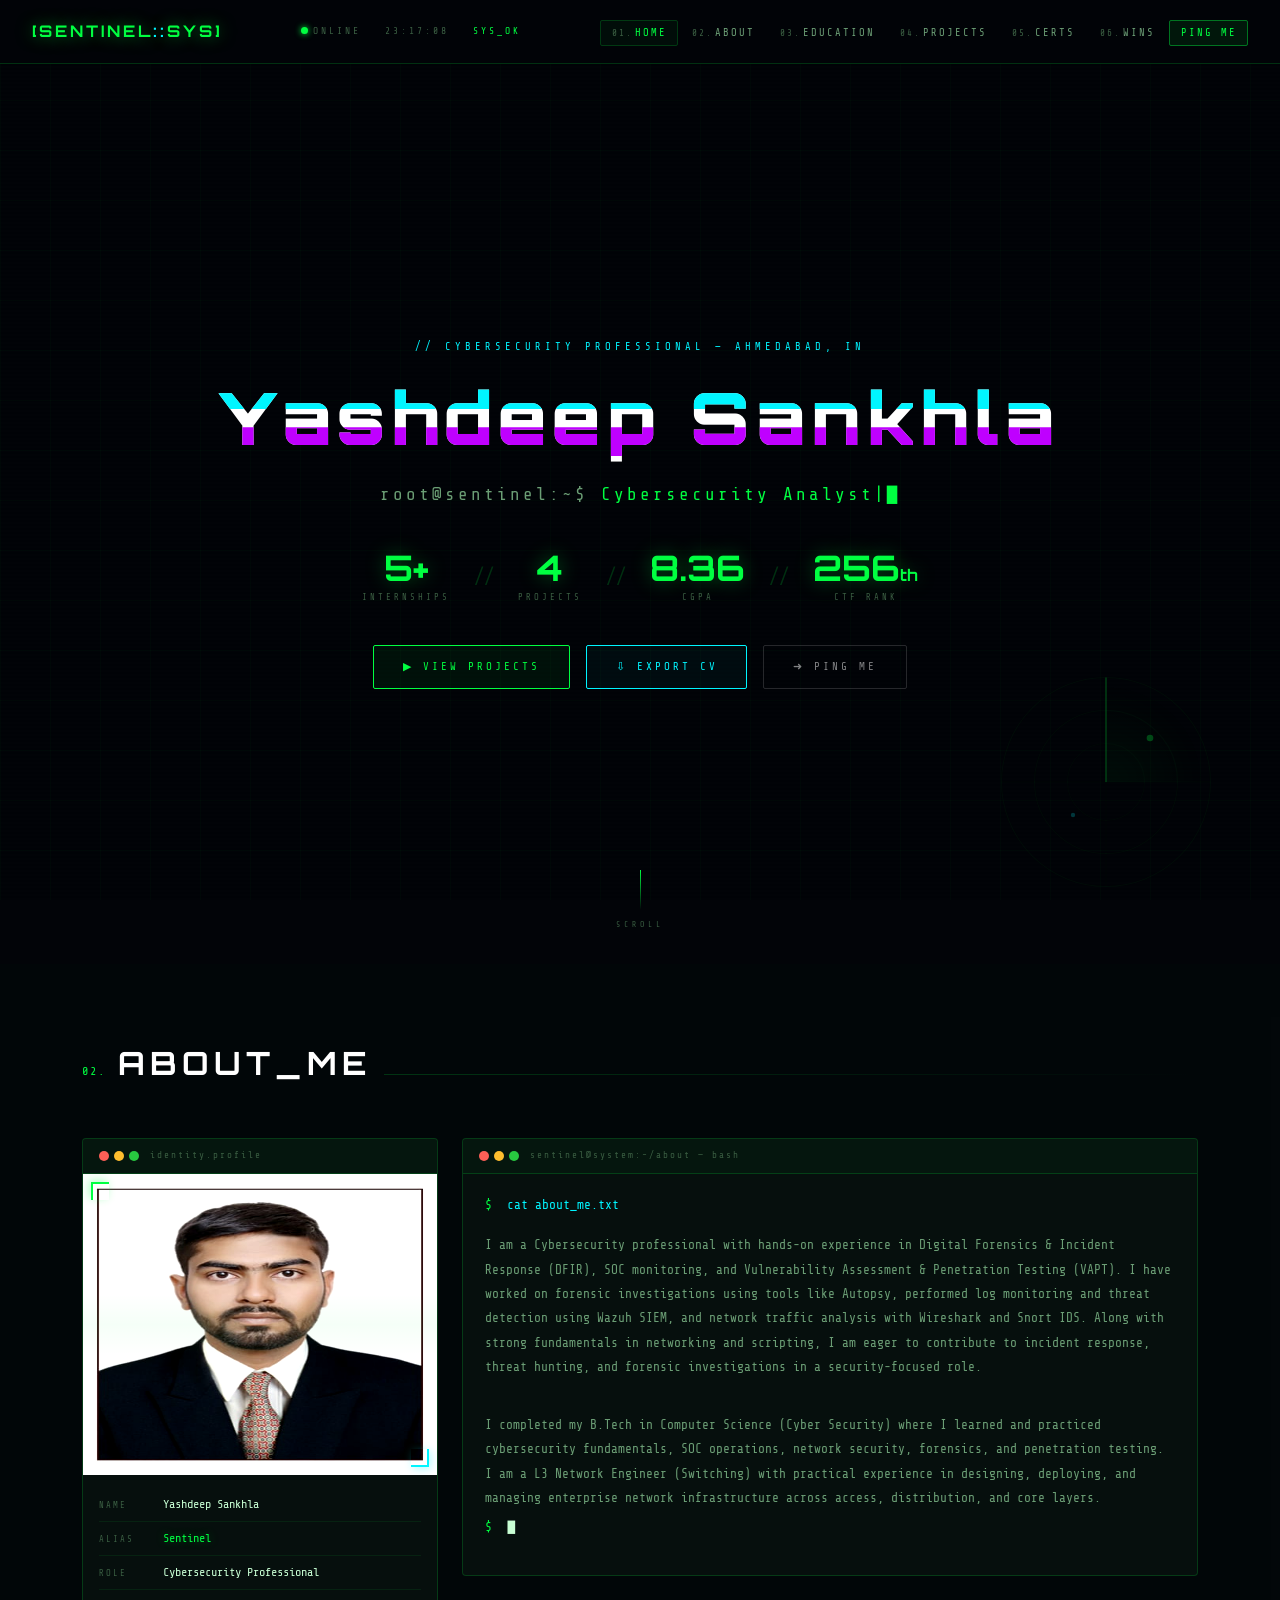
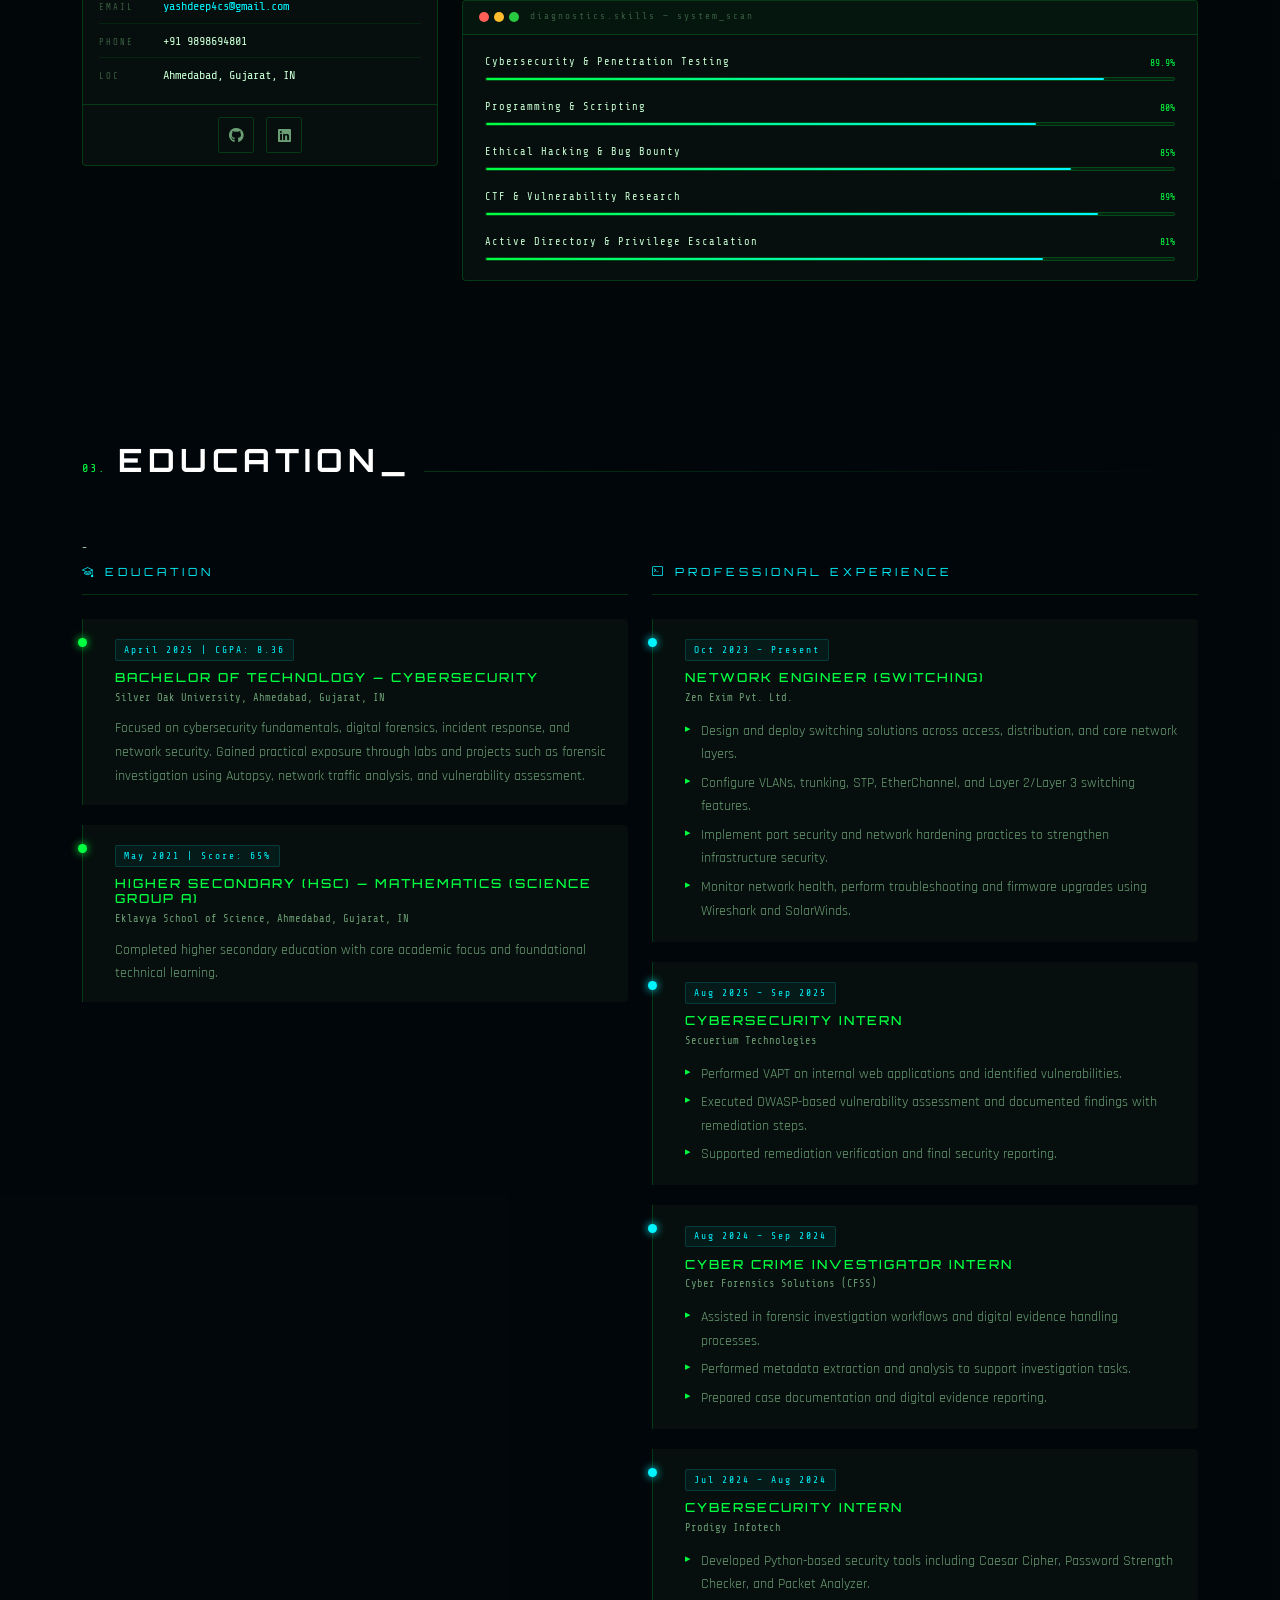
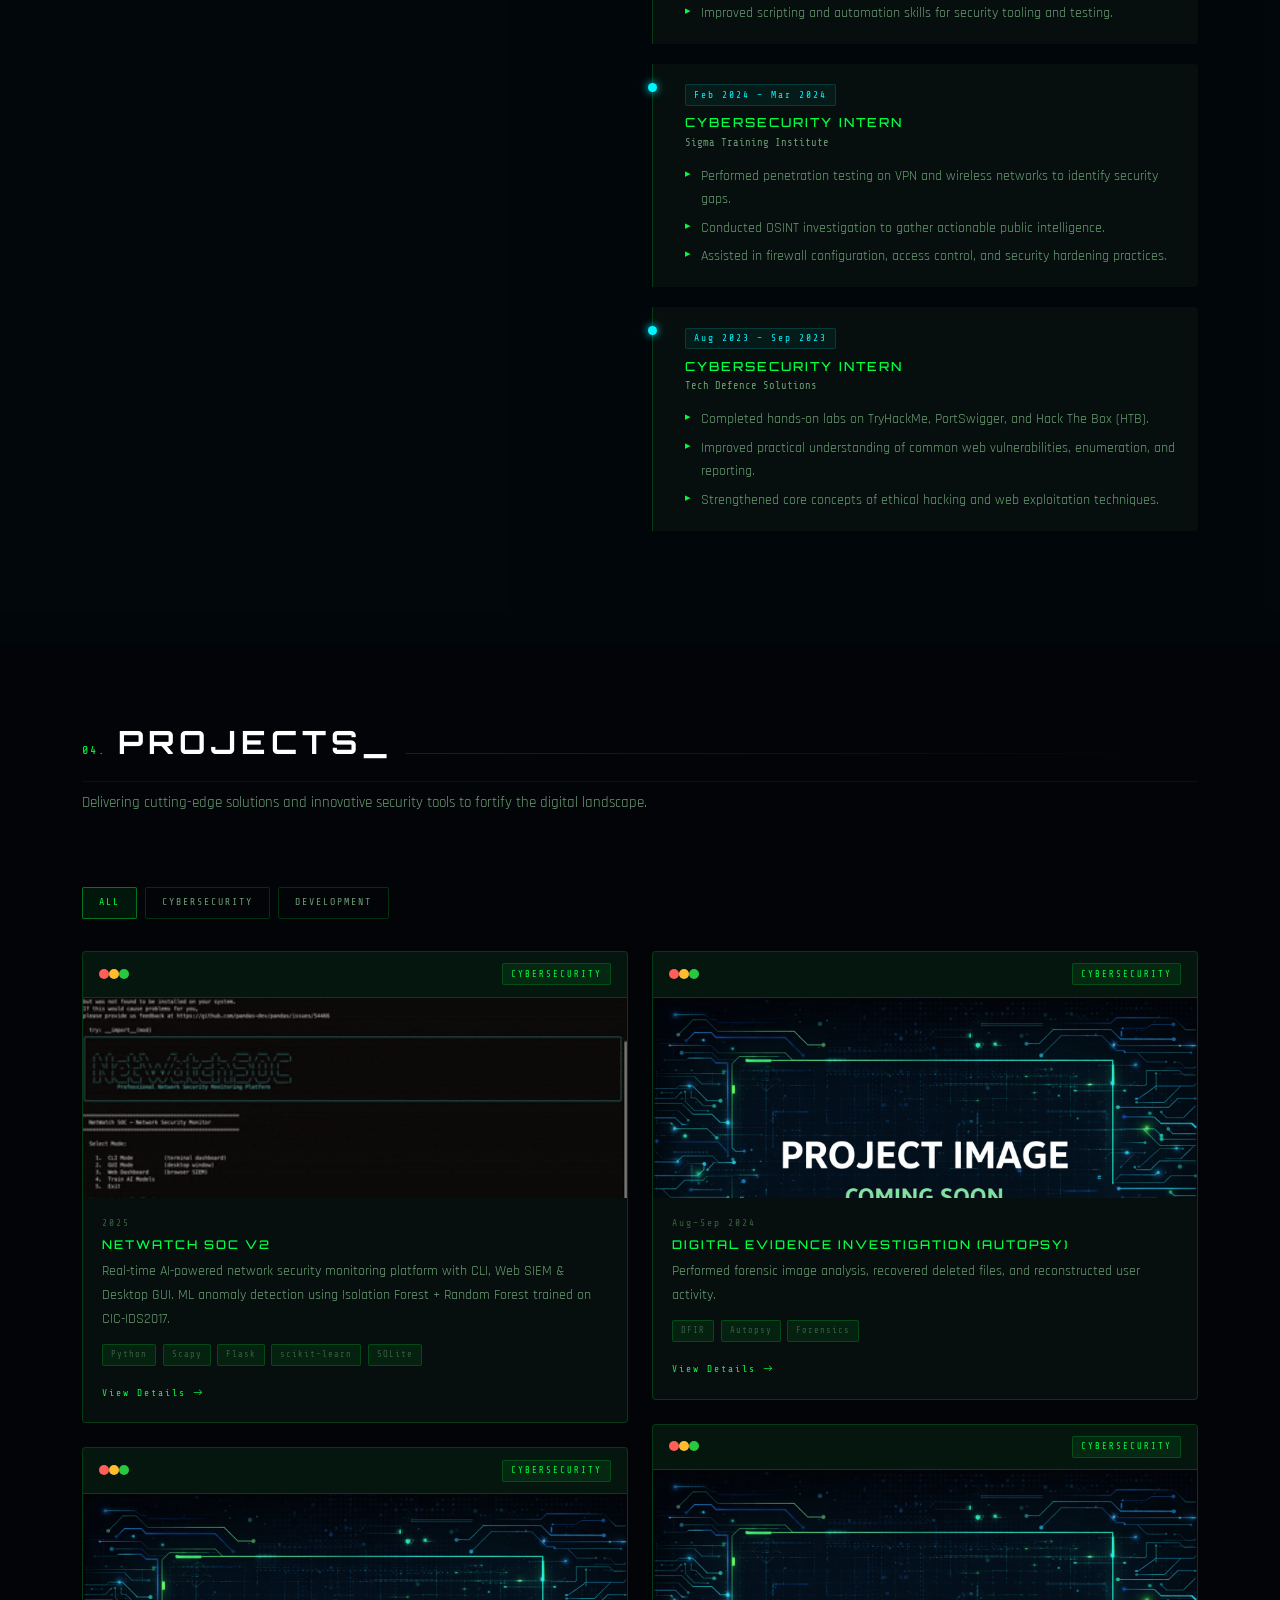
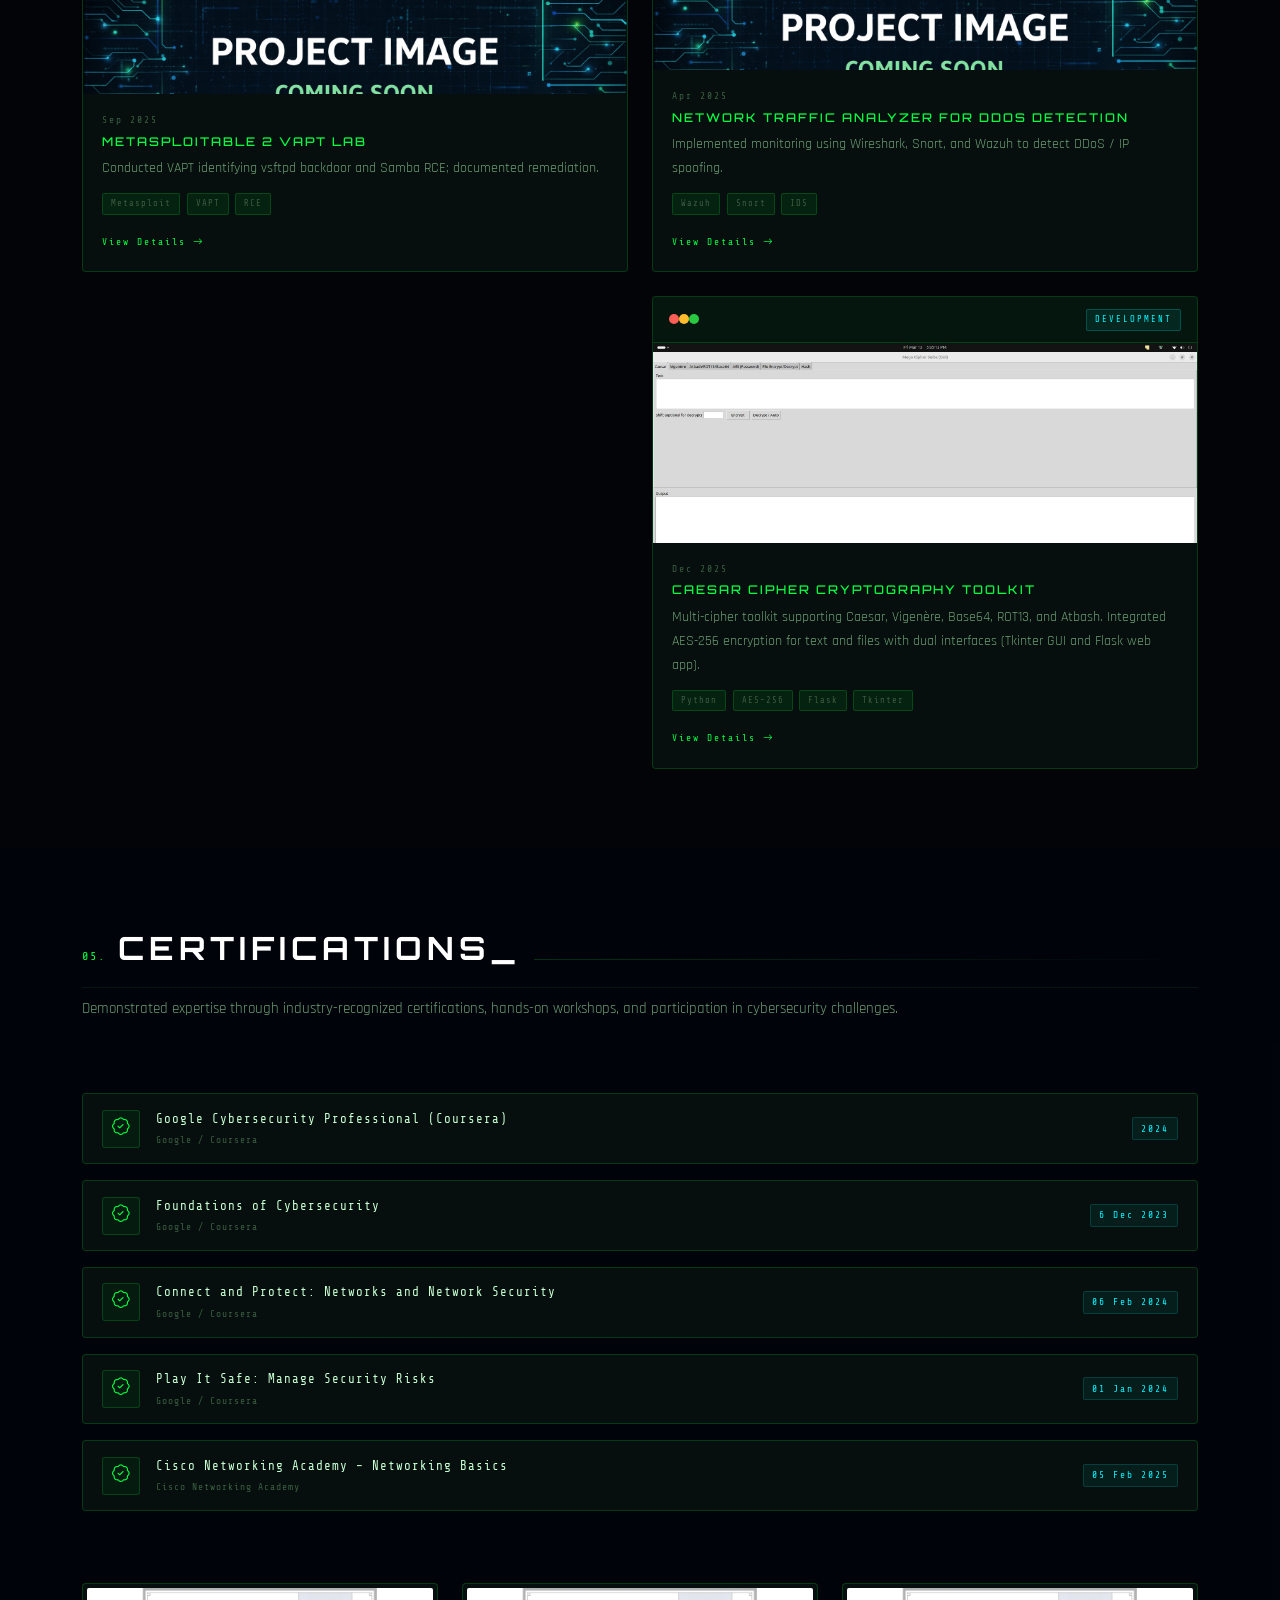
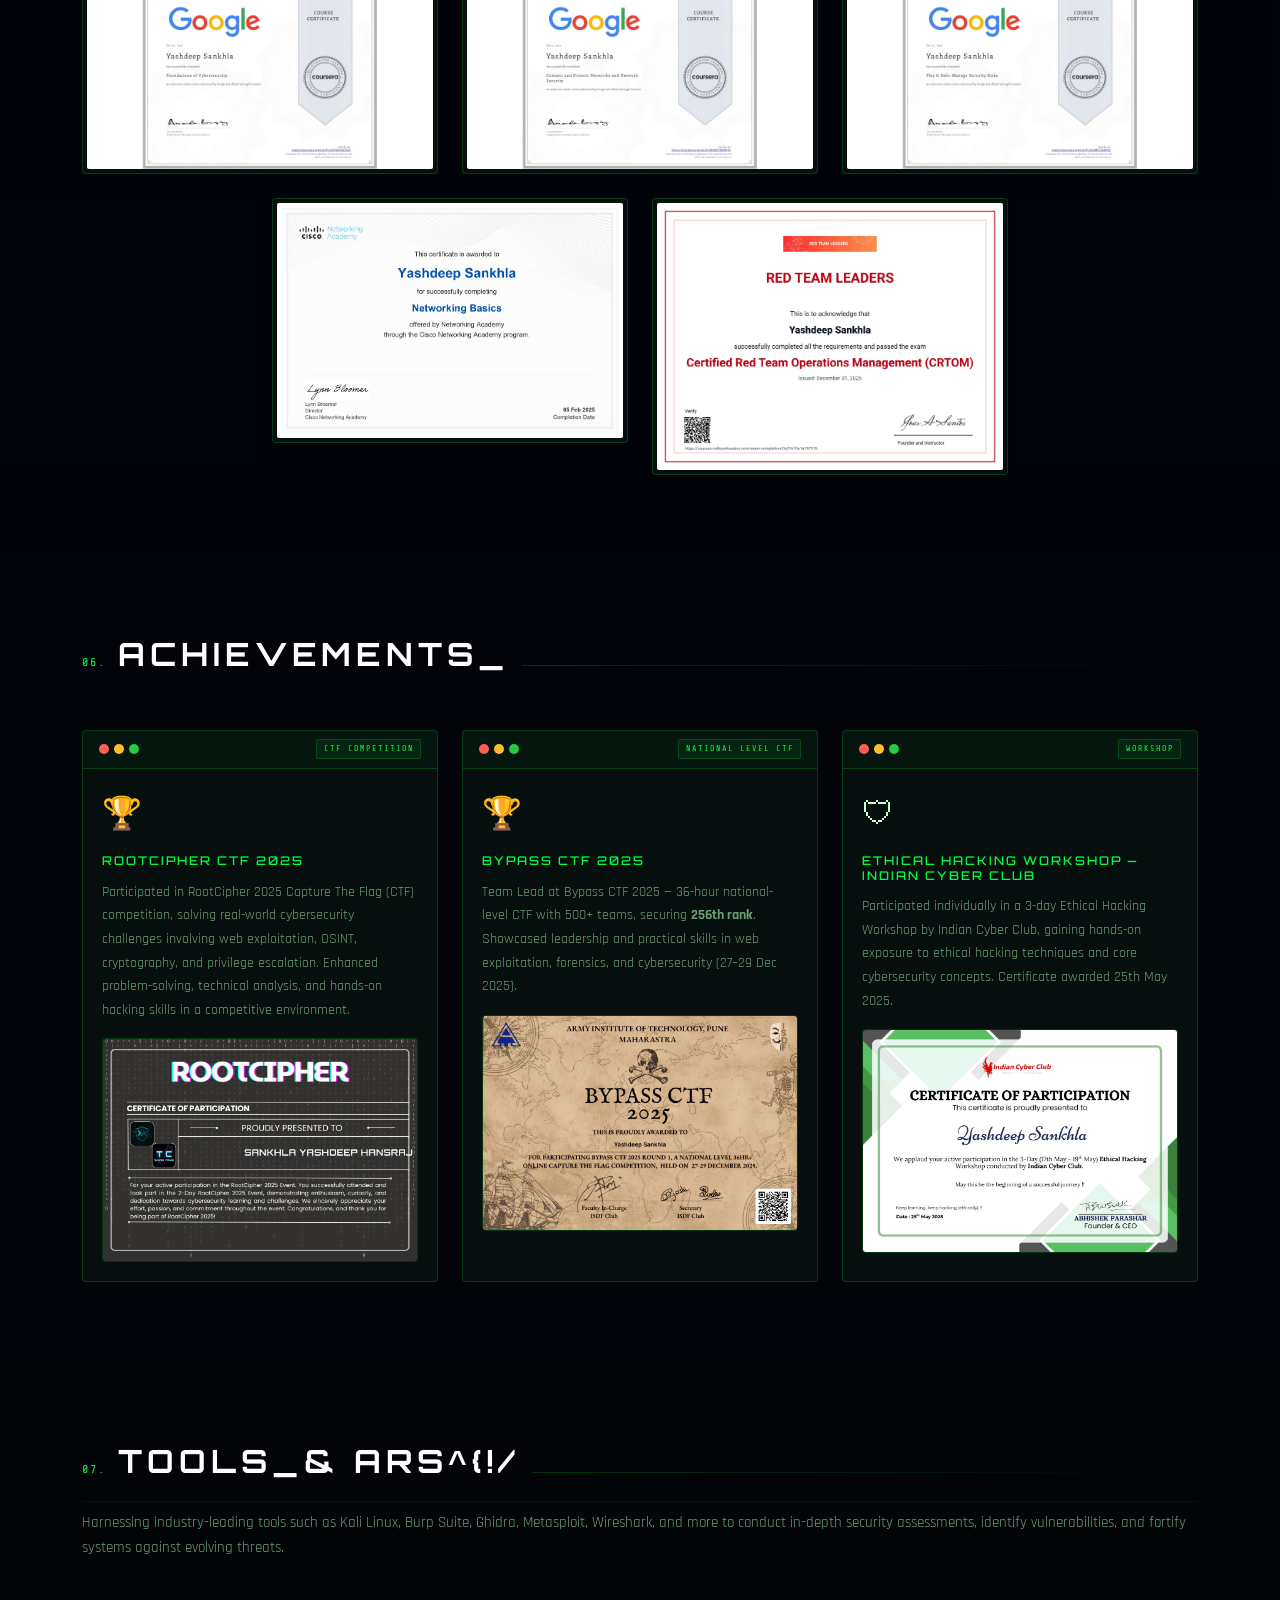
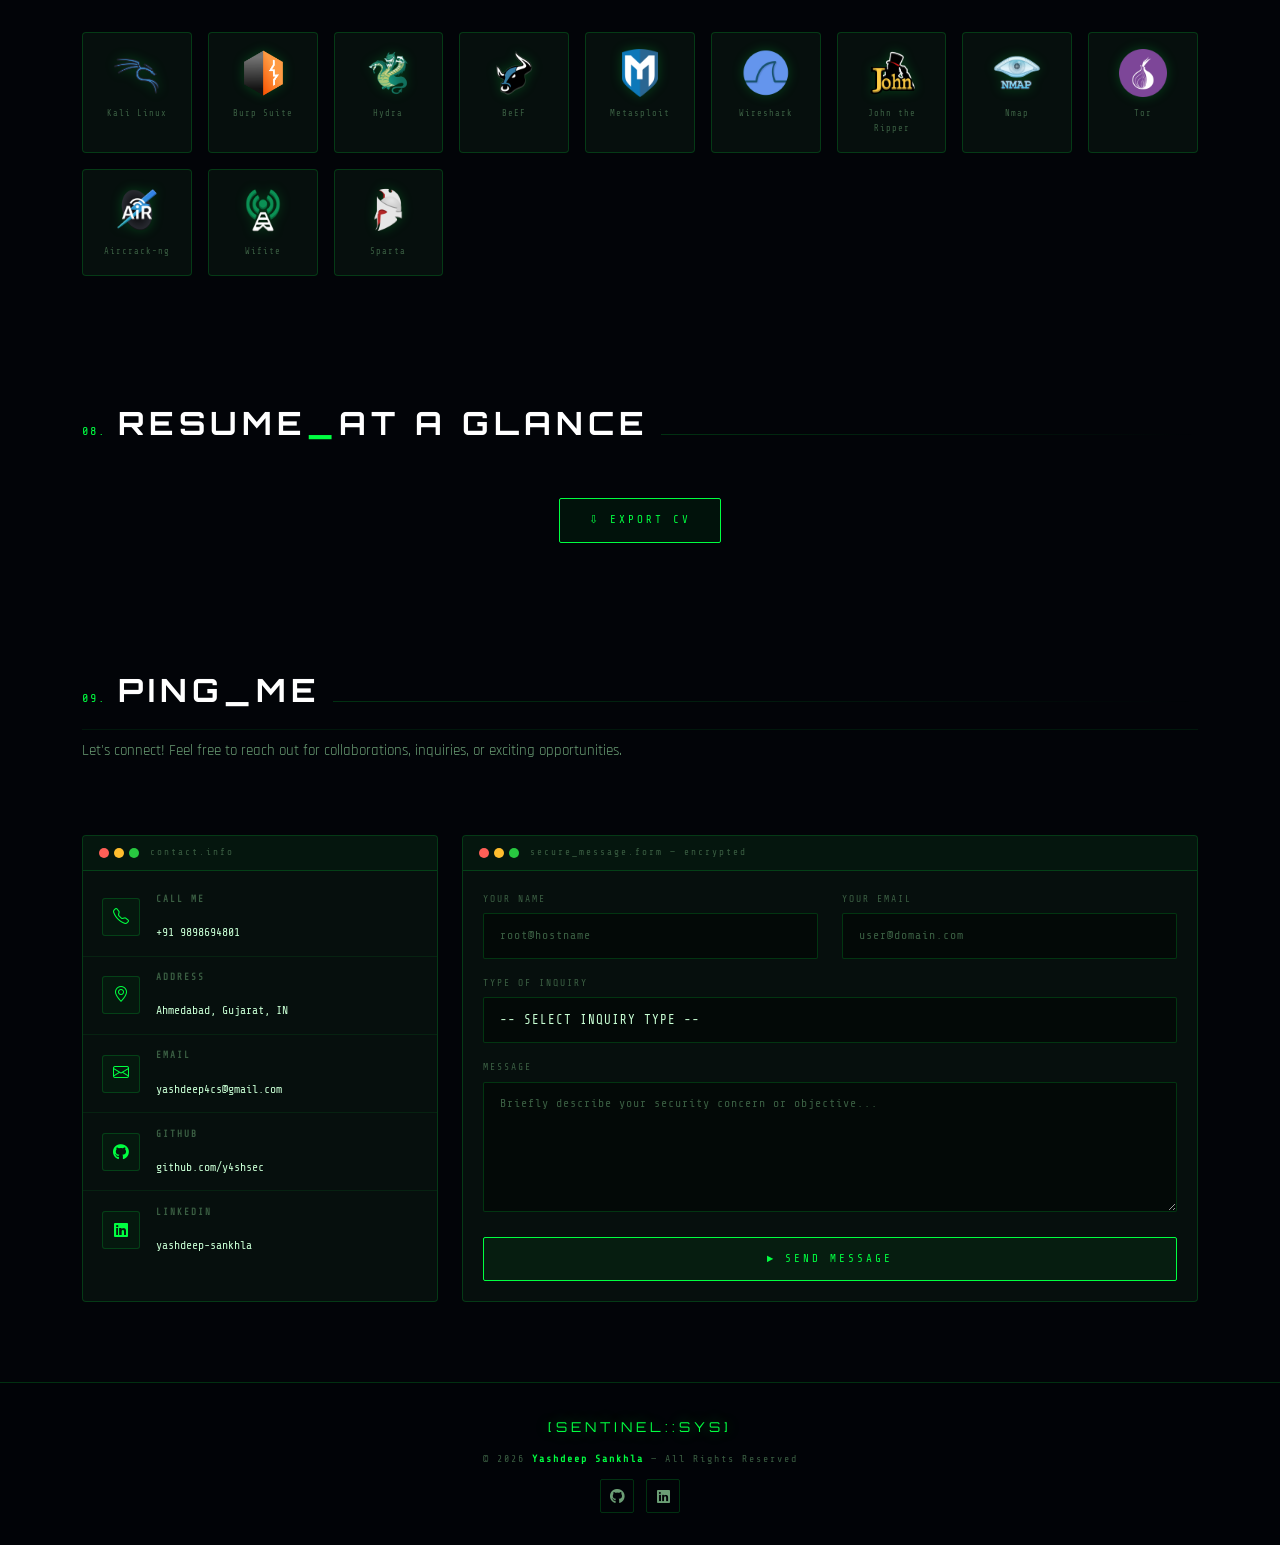
==== commit 198f1bf4: "update" ====
--- a/index.html
+++ b/index.html
@@ -7,7 +7,7 @@
   <meta name="description" content="Cybersecurity portfolio of Yashdeep Sankhla — DFIR, VAPT, SOC, Penetration Testing.">
   <meta property="og:title" content="Yashdeep Sankhla (Sentinel)">
   <meta property="og:description" content="Explore the projects and achievements of Yashdeep Sankhla, a cybersecurity enthusiast and ethical hacker.">
-  <meta property="og:url" content="https://digitalrajan22m.github.io/anondgr/">
+  
 
   <!-- Favicons -->
   <link rel="apple-touch-icon" sizes="180x180" href="assets/img/favicon_io/apple-touch-icon.png">
@@ -650,7 +650,7 @@
   <footer id="footer" class="footer">
     <div class="footer-inner">
       <div class="footer-logo">[SENTINEL::SYS]</div>
-      <p class="footer-copy">&copy; 2025 <strong>Yashdeep Sankhla</strong> &mdash; All Rights Reserved</p>
+      <p class="footer-copy">&copy; 2026 <strong>Yashdeep Sankhla</strong> &mdash; All Rights Reserved</p>
       <div class="footer-links">
         <a href="https://github.com/y4shsec" target="_blank"><i class="fa-brands fa-github"></i></a>
         <a href="https://www.linkedin.com/in/yashdeep-sankhla-1a175b2bb/" target="_blank"><i class="fa-brands fa-linkedin"></i></a>
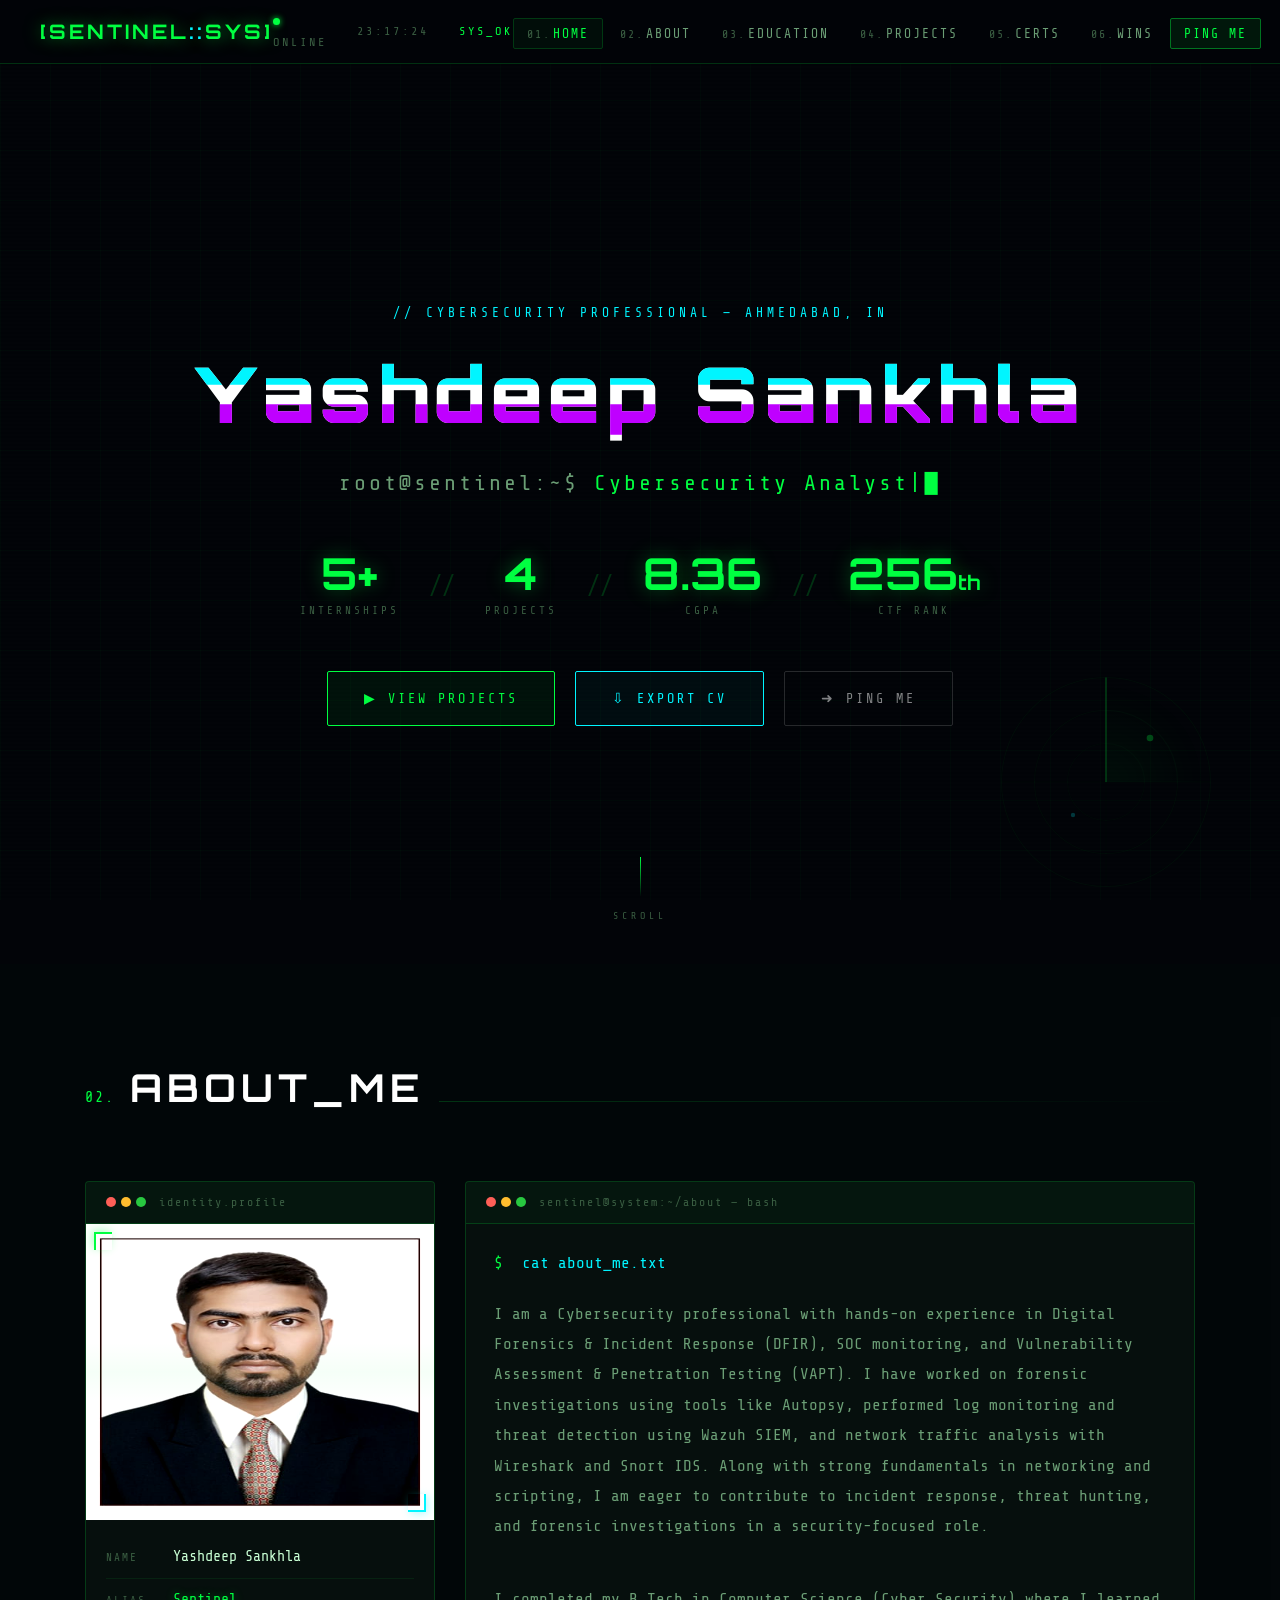
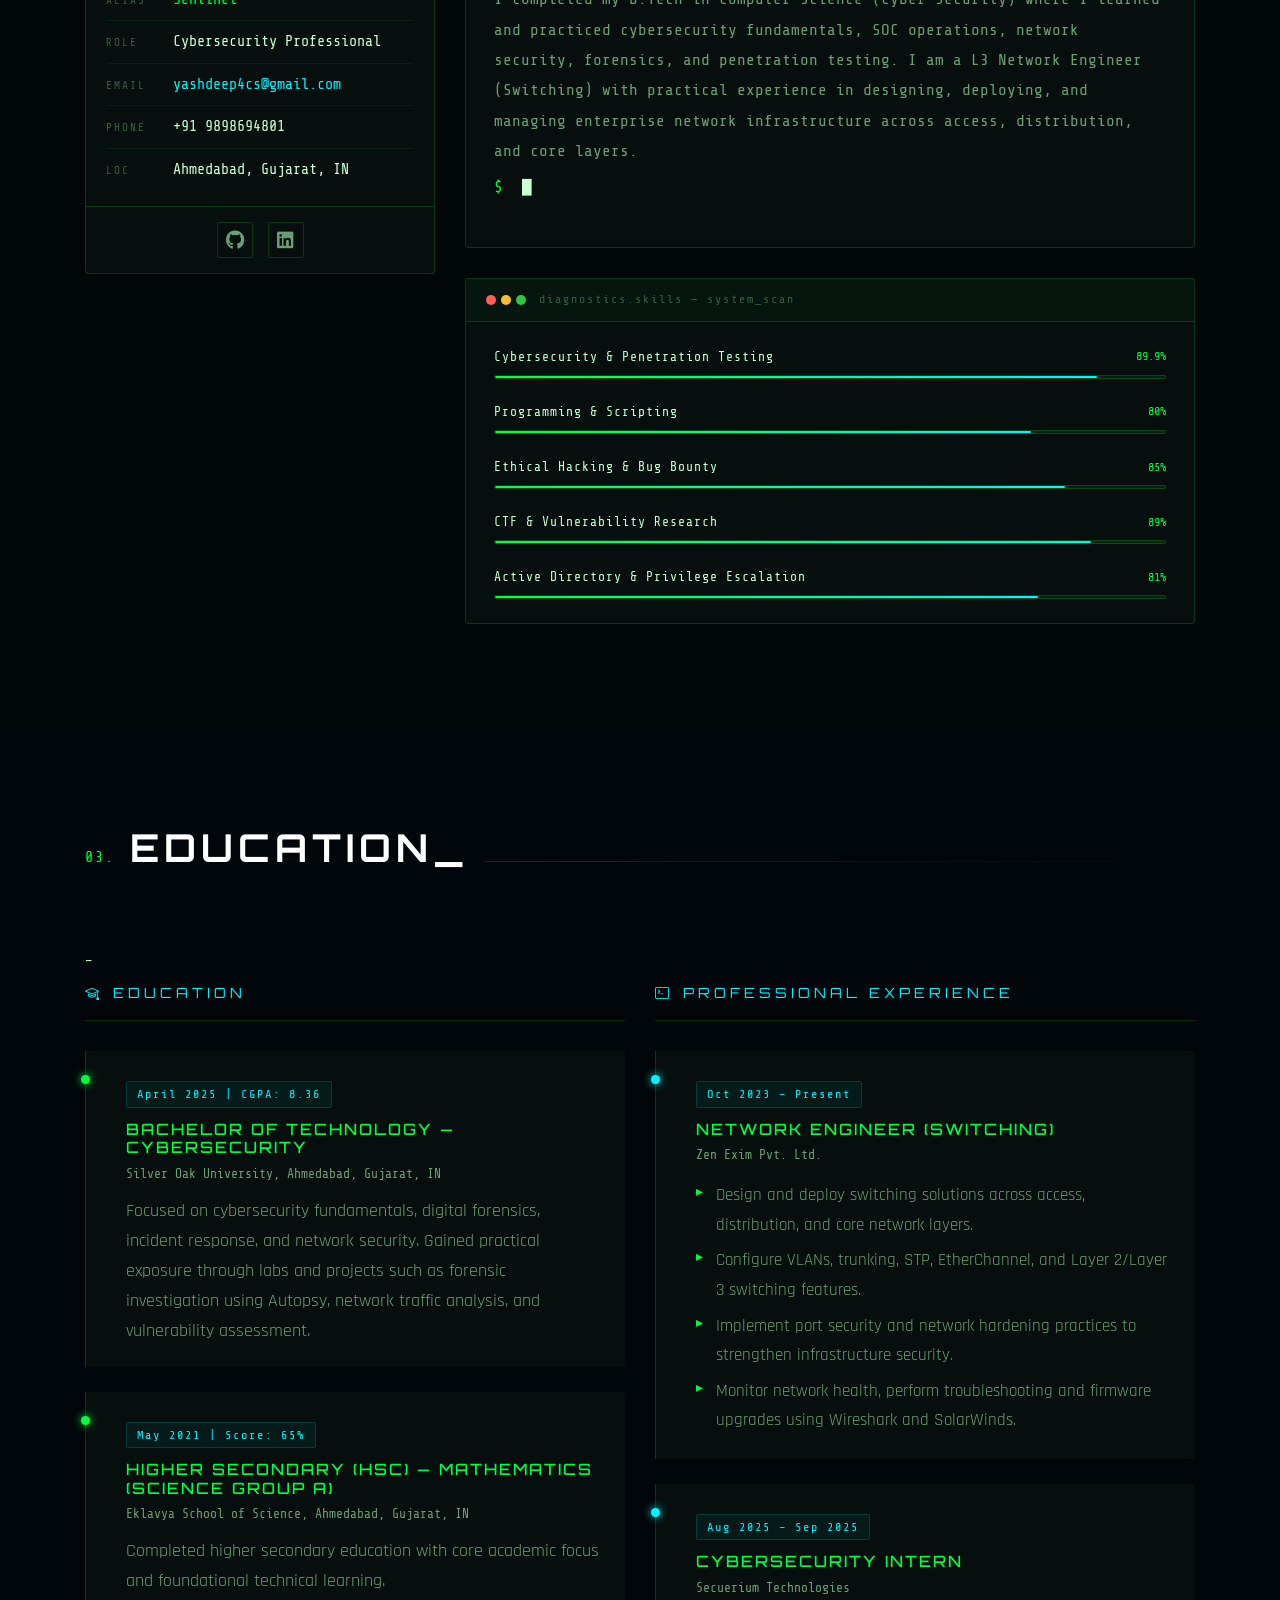
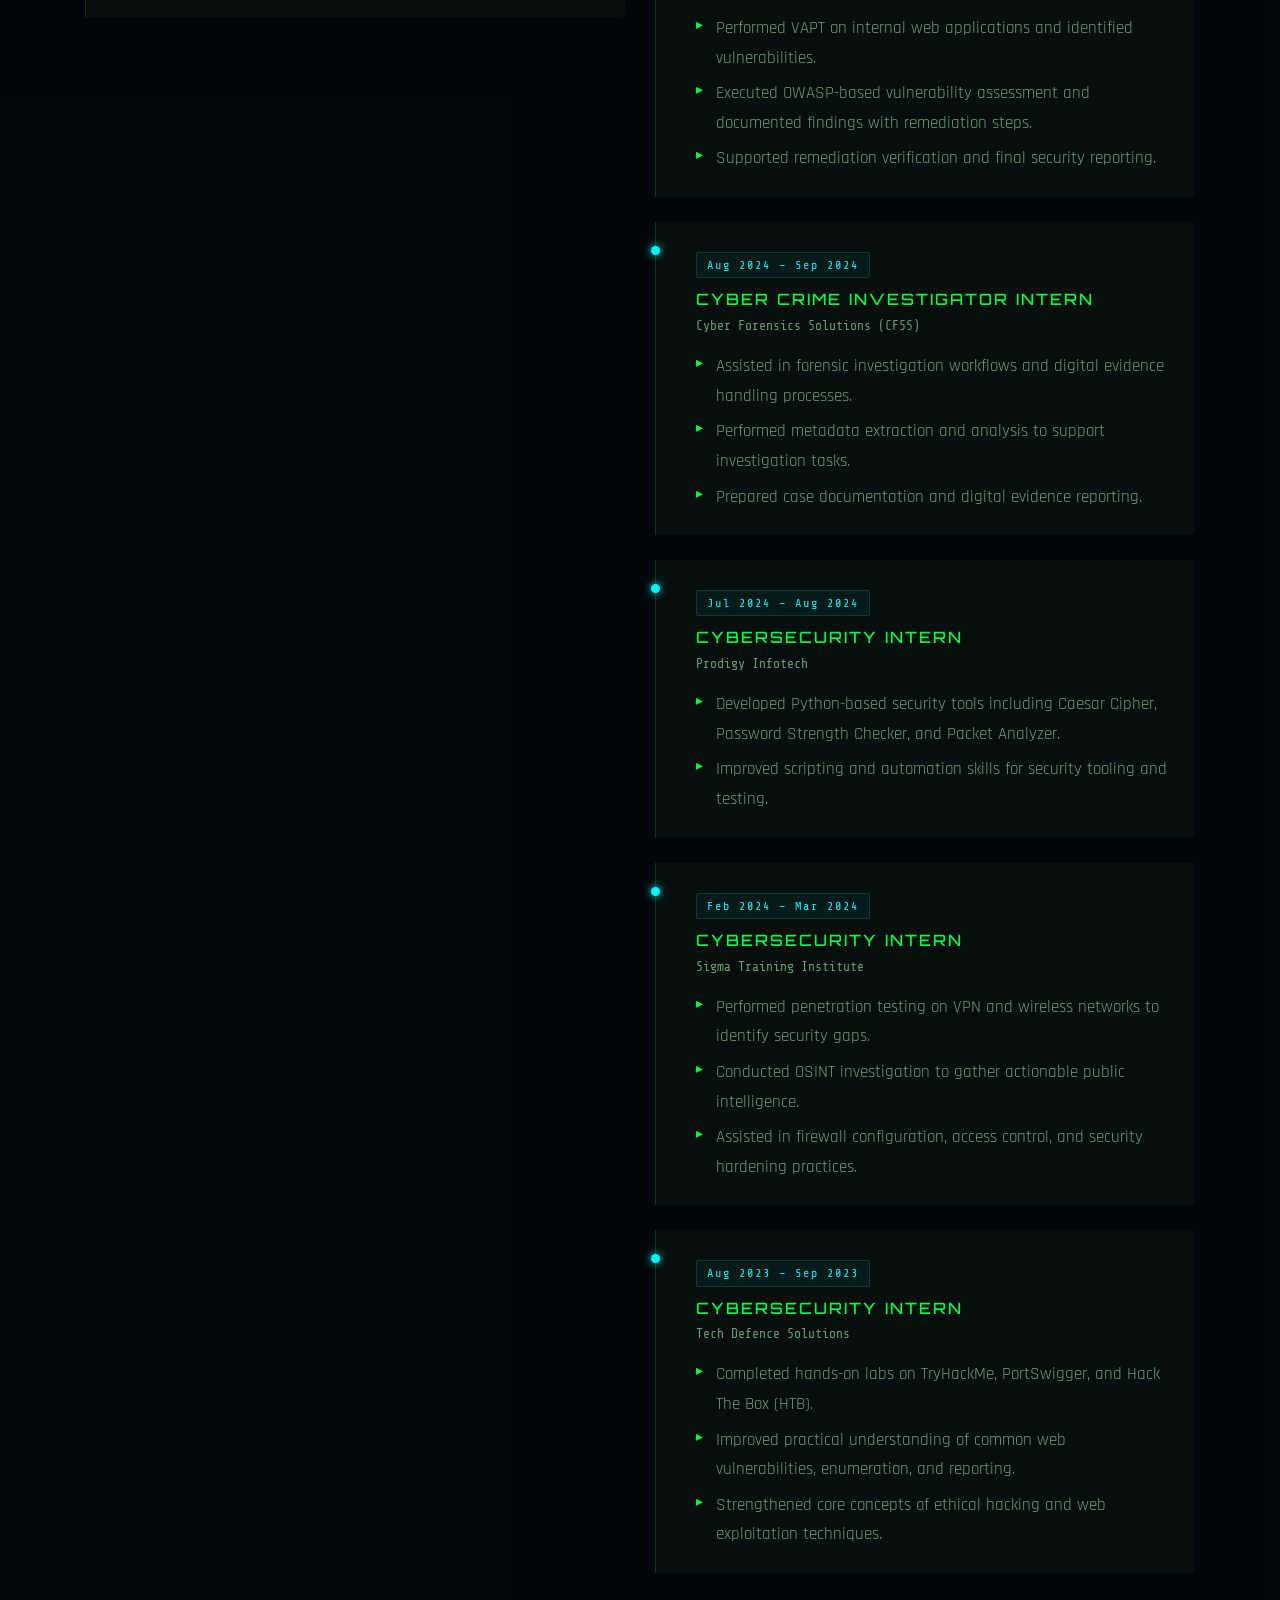
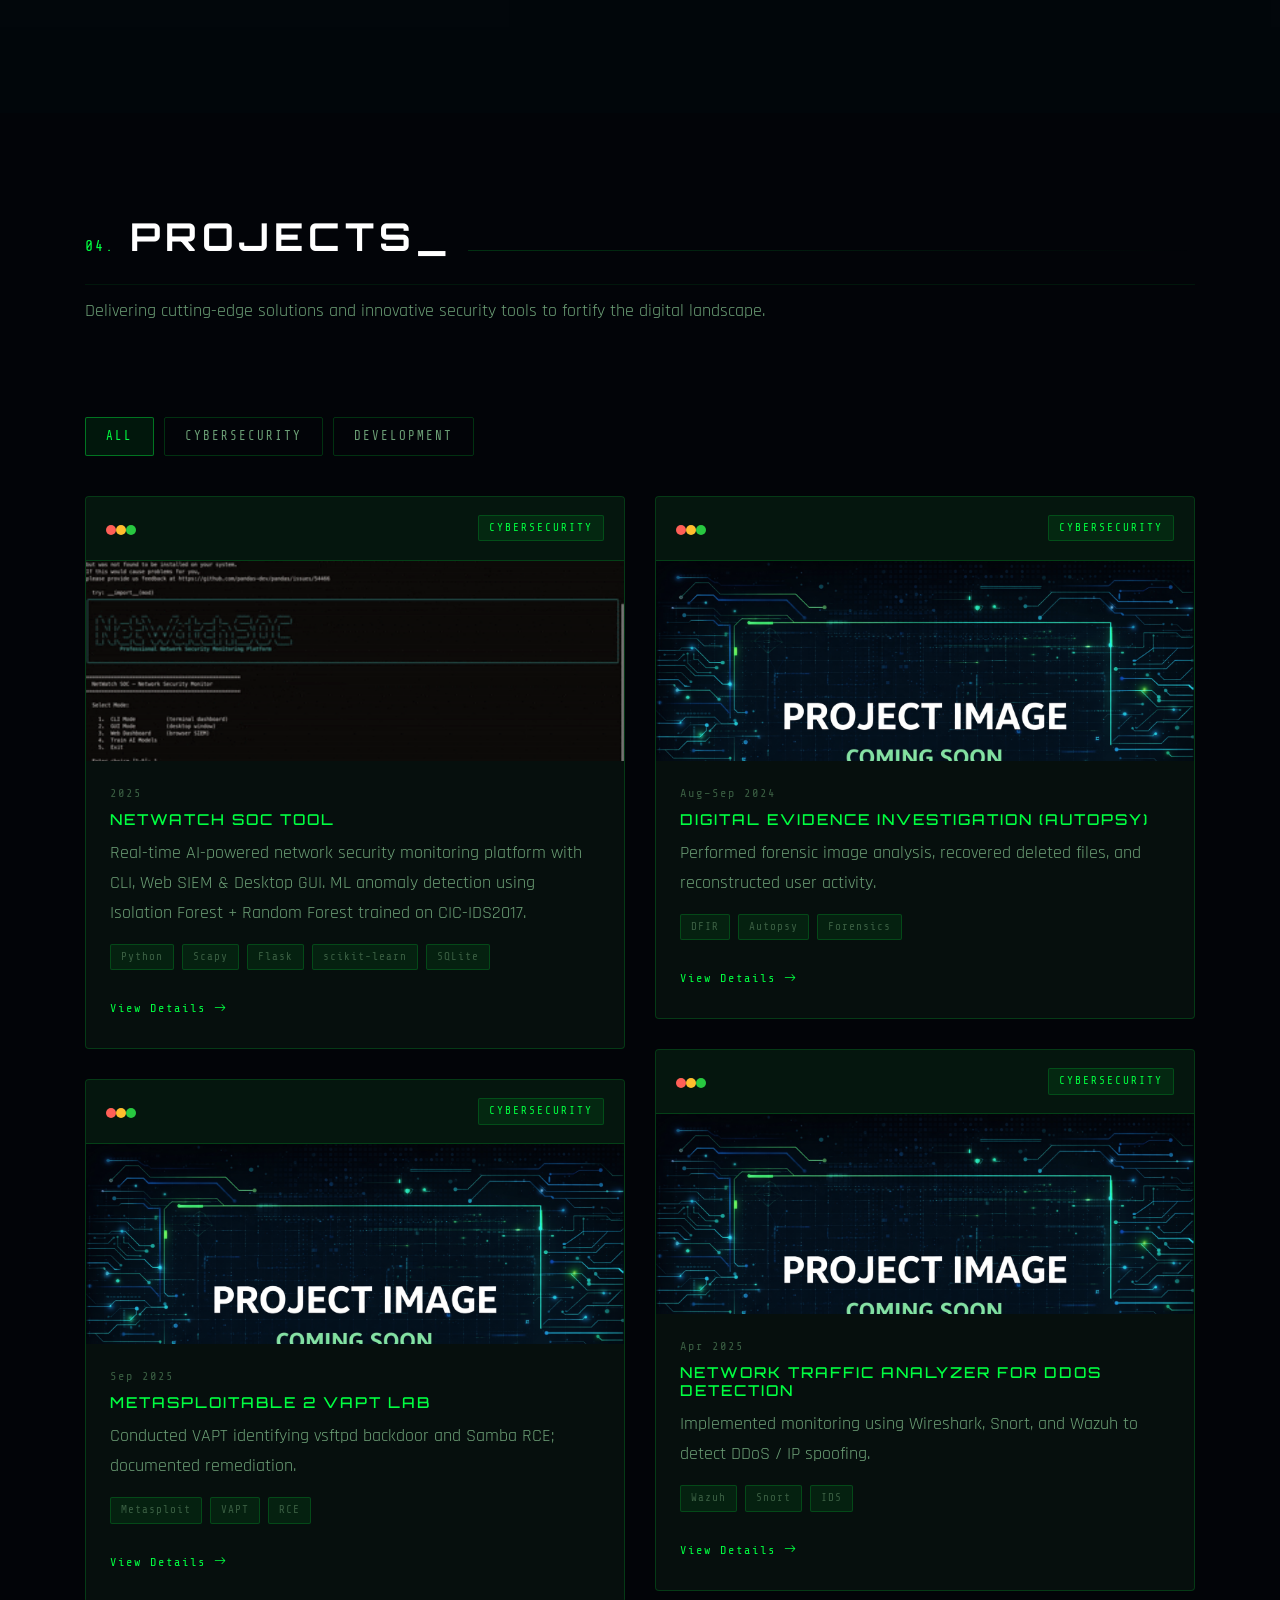
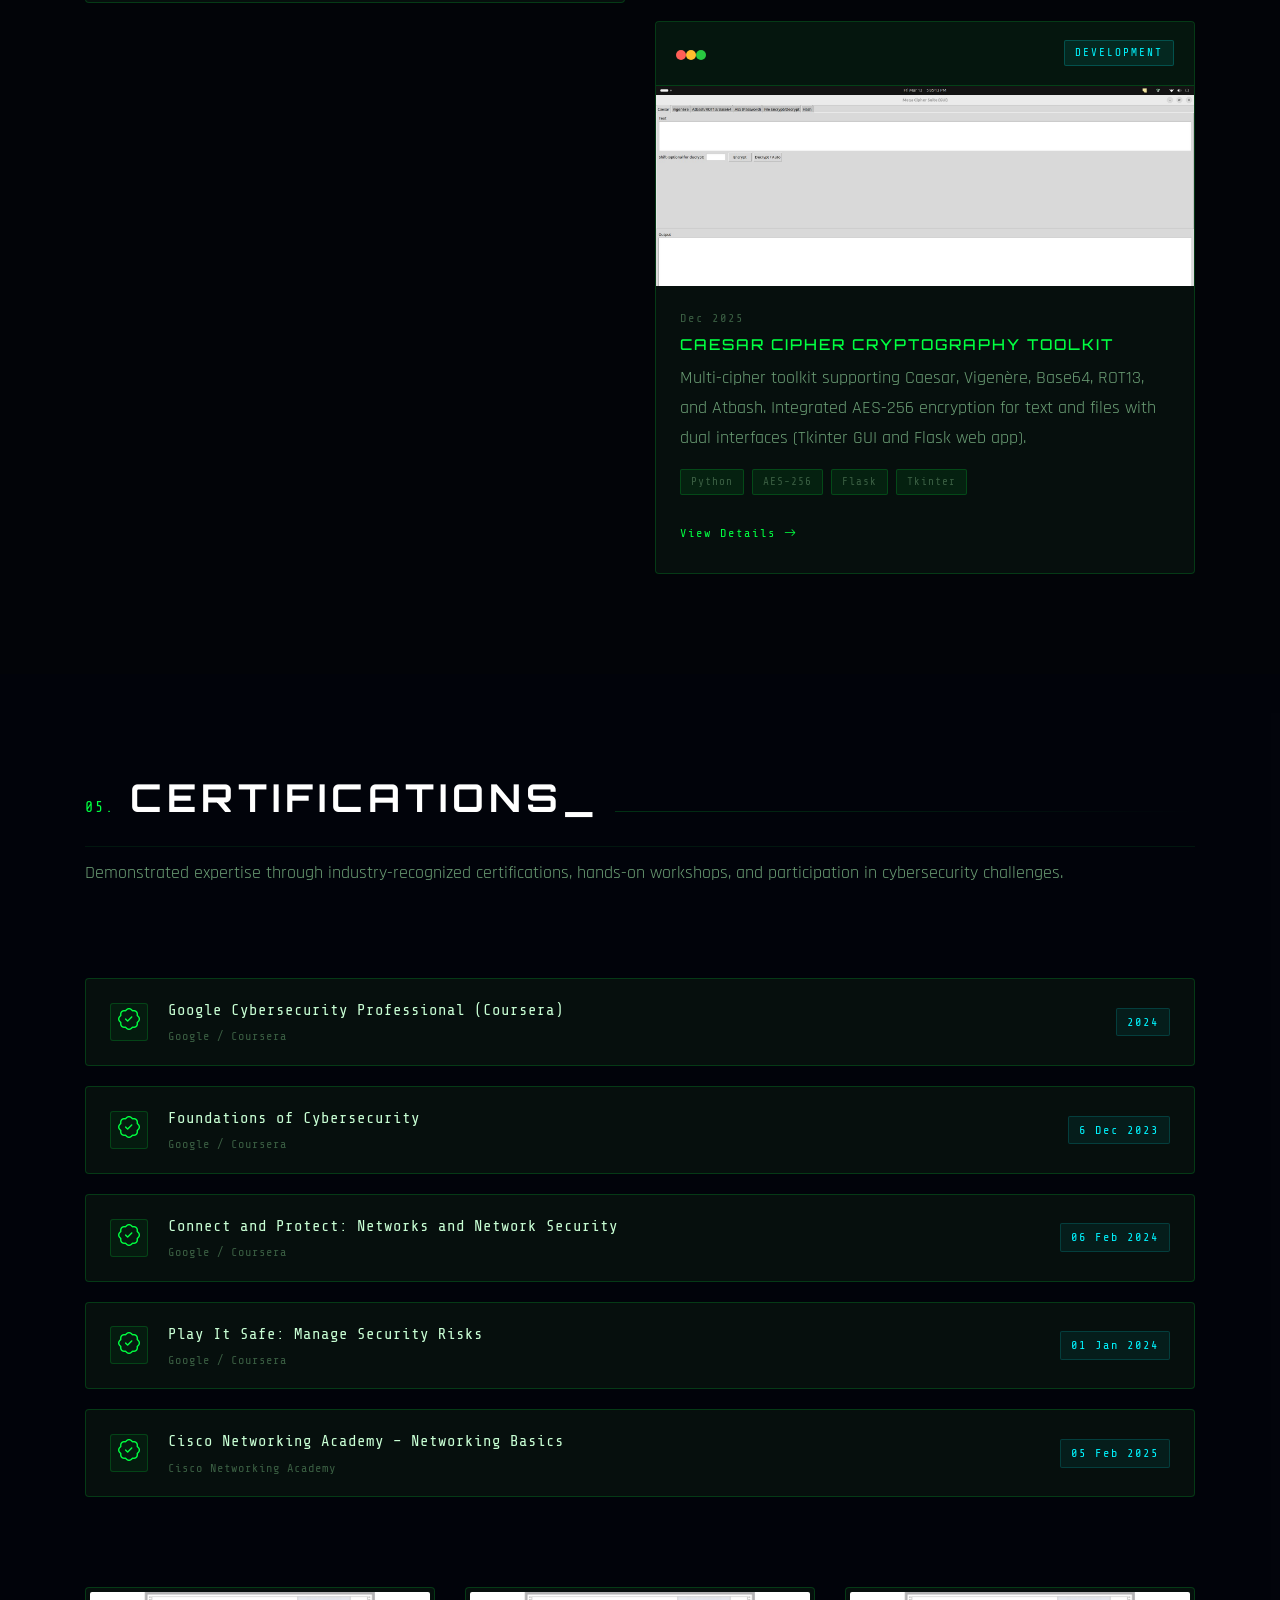
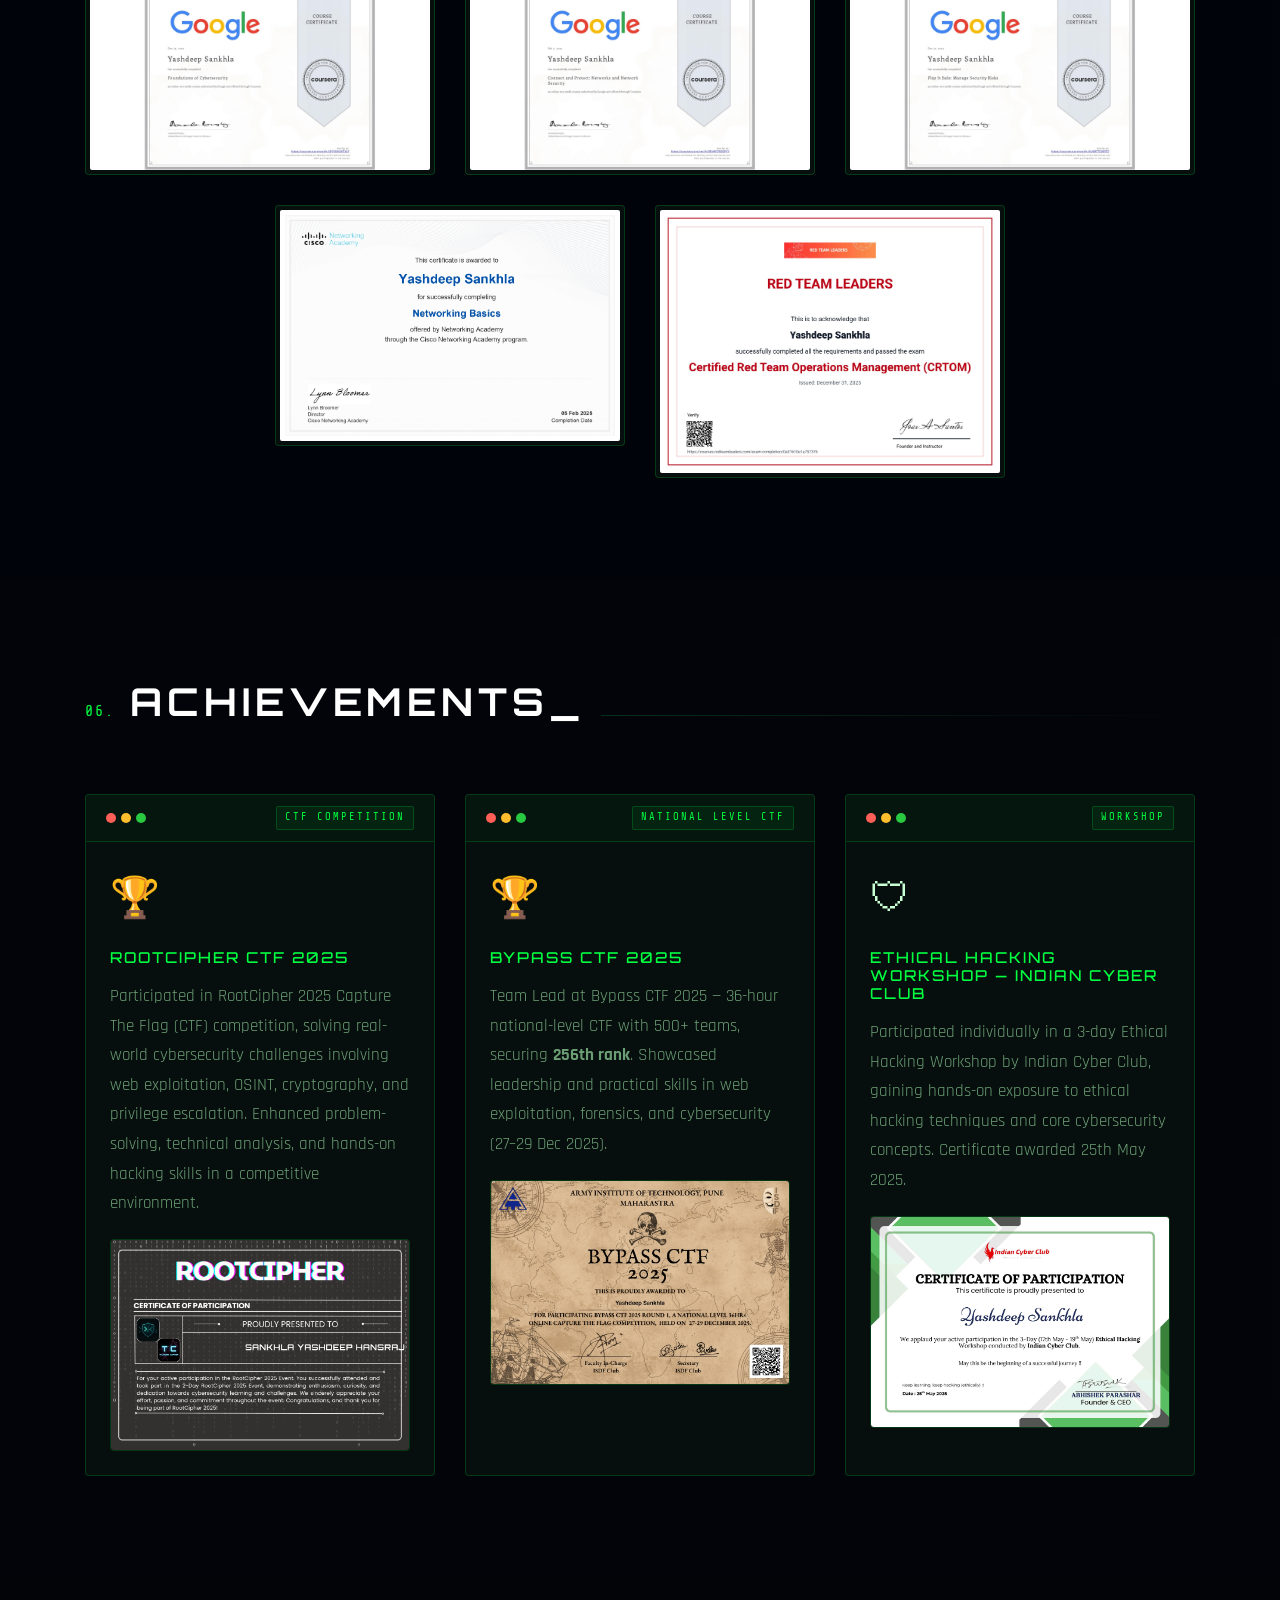
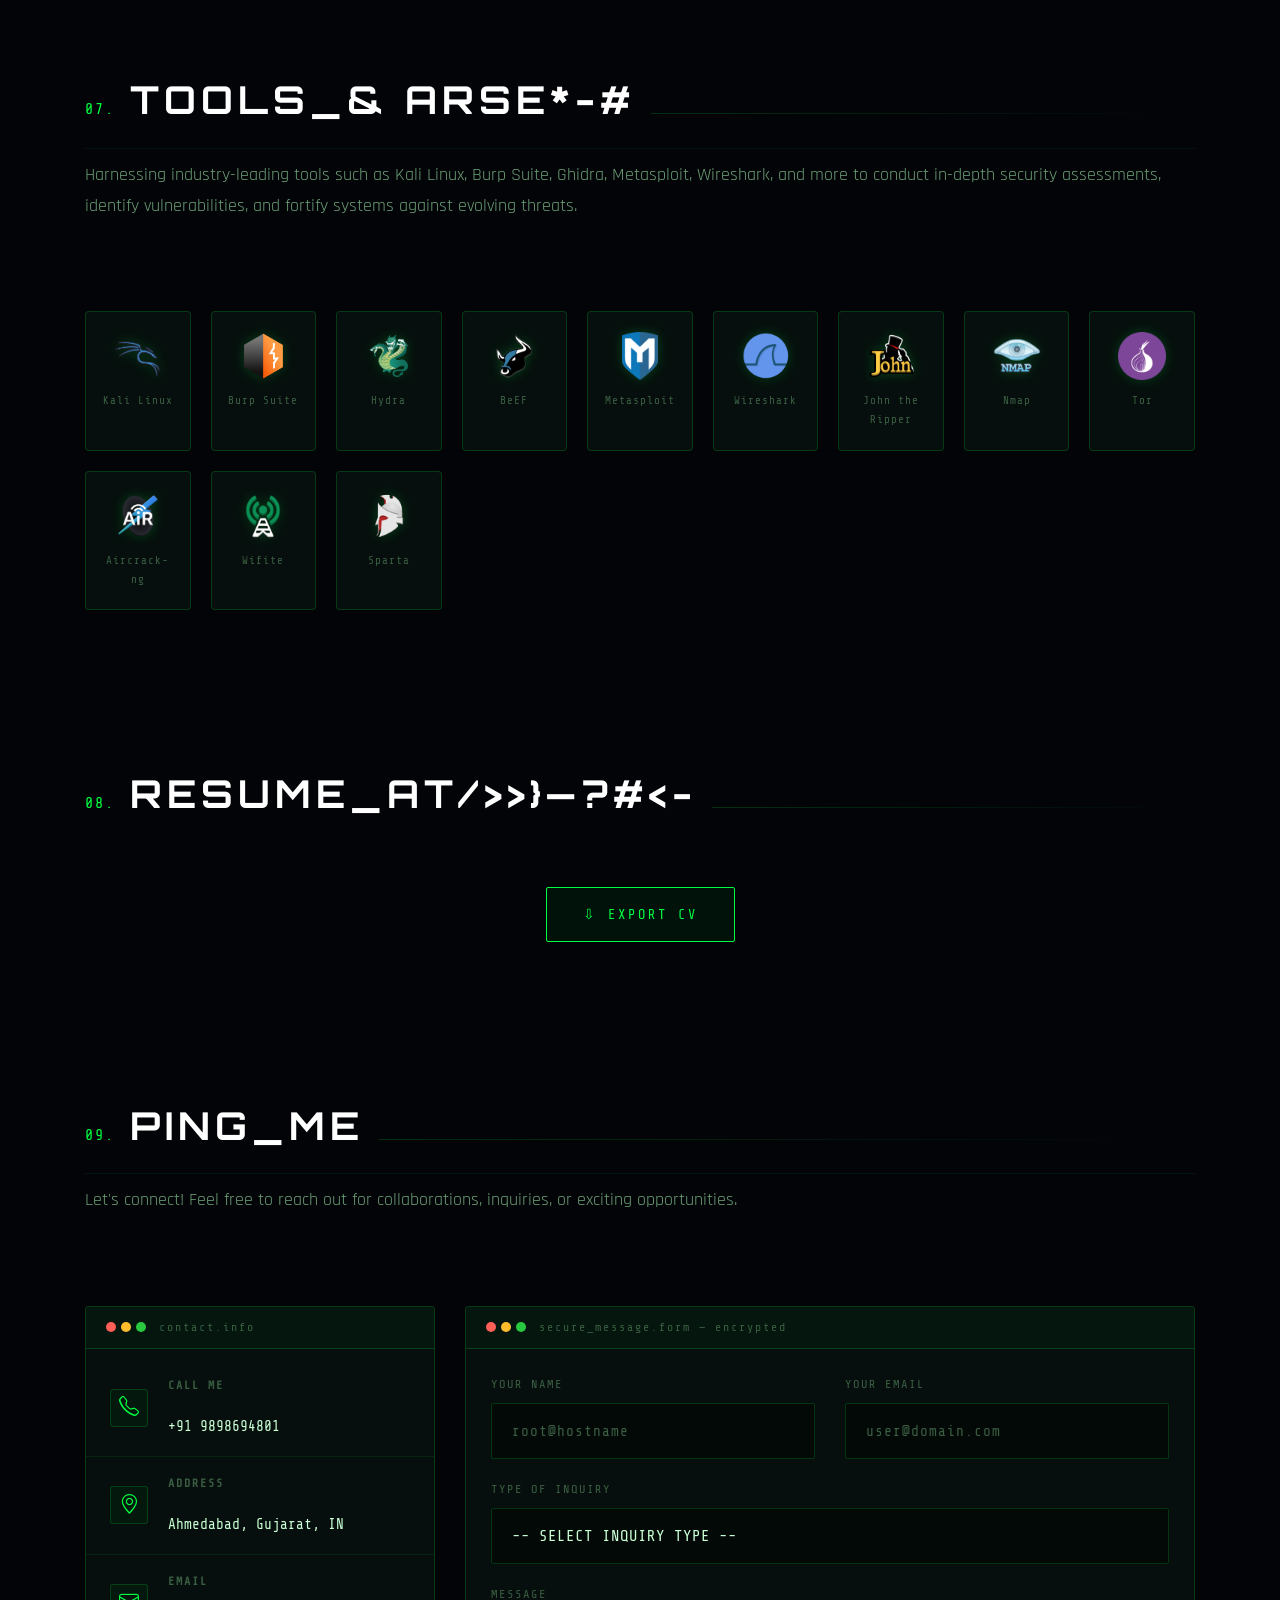
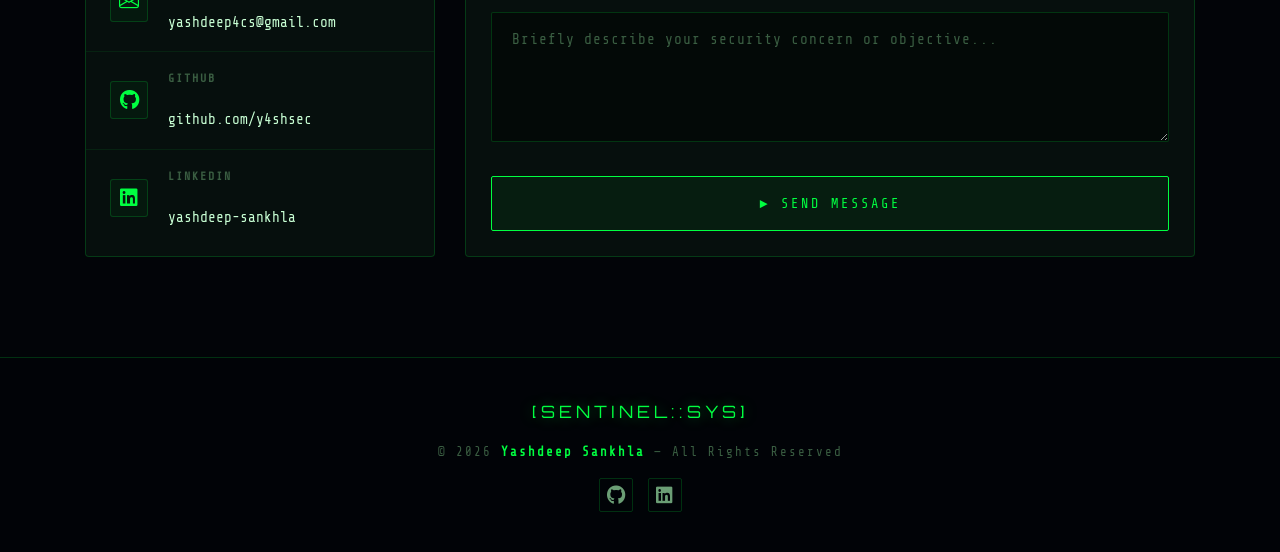
==== commit 3cddf74a: "new update" ====
--- a/index.html
+++ b/index.html
@@ -357,15 +357,15 @@
                   <span class="proj-tag">CYBERSECURITY</span>
                 </div>
                 <div class="proj-img-wrap">
-                  <img src="assets/img/cli_dashboard.gif" class="img-fluid proj-img" alt="NetWatch SOC v2">
+                  <img src="assets/img/cli_dashboard.gif" class="img-fluid proj-img" alt="NetWatch SOC Tool">
                   <div class="proj-overlay">
-                    <a href="assets/img/cli_dashboard.gif" data-gallery="portfolio-gallery-cy" class="glightbox" title="NetWatch SOC v2 — CLI Dashboard"><i class="bi bi-zoom-in"></i></a>
+                    <a href="assets/img/cli_dashboard.gif" data-gallery="portfolio-gallery-cy" class="glightbox" title="NetWatch SOC Tool — CLI Dashboard"><i class="bi bi-zoom-in"></i></a>
                     <a href="portfolio-netwatch.html" title="More Details"><i class="bi bi-link-45deg"></i></a>
                   </div>
                 </div>
                 <div class="proj-body">
                   <div class="proj-date">2025</div>
-                  <h4 class="proj-title">NetWatch SOC v2</h4>
+                  <h4 class="proj-title">NetWatch SOC Tool</h4>
                   <p class="proj-desc">Real-time AI-powered network security monitoring platform with CLI, Web SIEM &amp; Desktop GUI. ML anomaly detection using Isolation Forest + Random Forest trained on CIC-IDS2017.</p>
                   <div class="proj-tags"><span>Python</span><span>Scapy</span><span>Flask</span><span>scikit-learn</span><span>SQLite</span></div>
                   <a href="portfolio-netwatch.html" class="proj-link">View Details <i class="bi bi-arrow-right"></i></a>
@@ -374,6 +374,11 @@
             </div>
 
             <!-- ── END NETWATCH SOC v2 ── -->
+
+
+
+
+              
 
             <div class="col-lg-6 col-md-6 portfolio-item isotope-item filter-cy">
               <div class="proj-card">
--- a/assets/css/main.css
+++ b/assets/css/main.css
@@ -26,6 +26,7 @@
   --t: all 0.3s ease;
 }
 
+
 /* ── RESET & BASE ── */
 *,
 *::before,
@@ -37,11 +38,15 @@
   scroll-behavior: smooth;
 }
 
+html {
+  font-size: 20px;
+}
 body {
   background: var(--bg);
   color: var(--text);
   font-family: var(--font-body);
-  font-size: 16px;
+  /* font-size: 20px; */
+  font-size: 1.2rem;
   line-height: 1.7;
   overflow-x: hidden;
   cursor: crosshair;
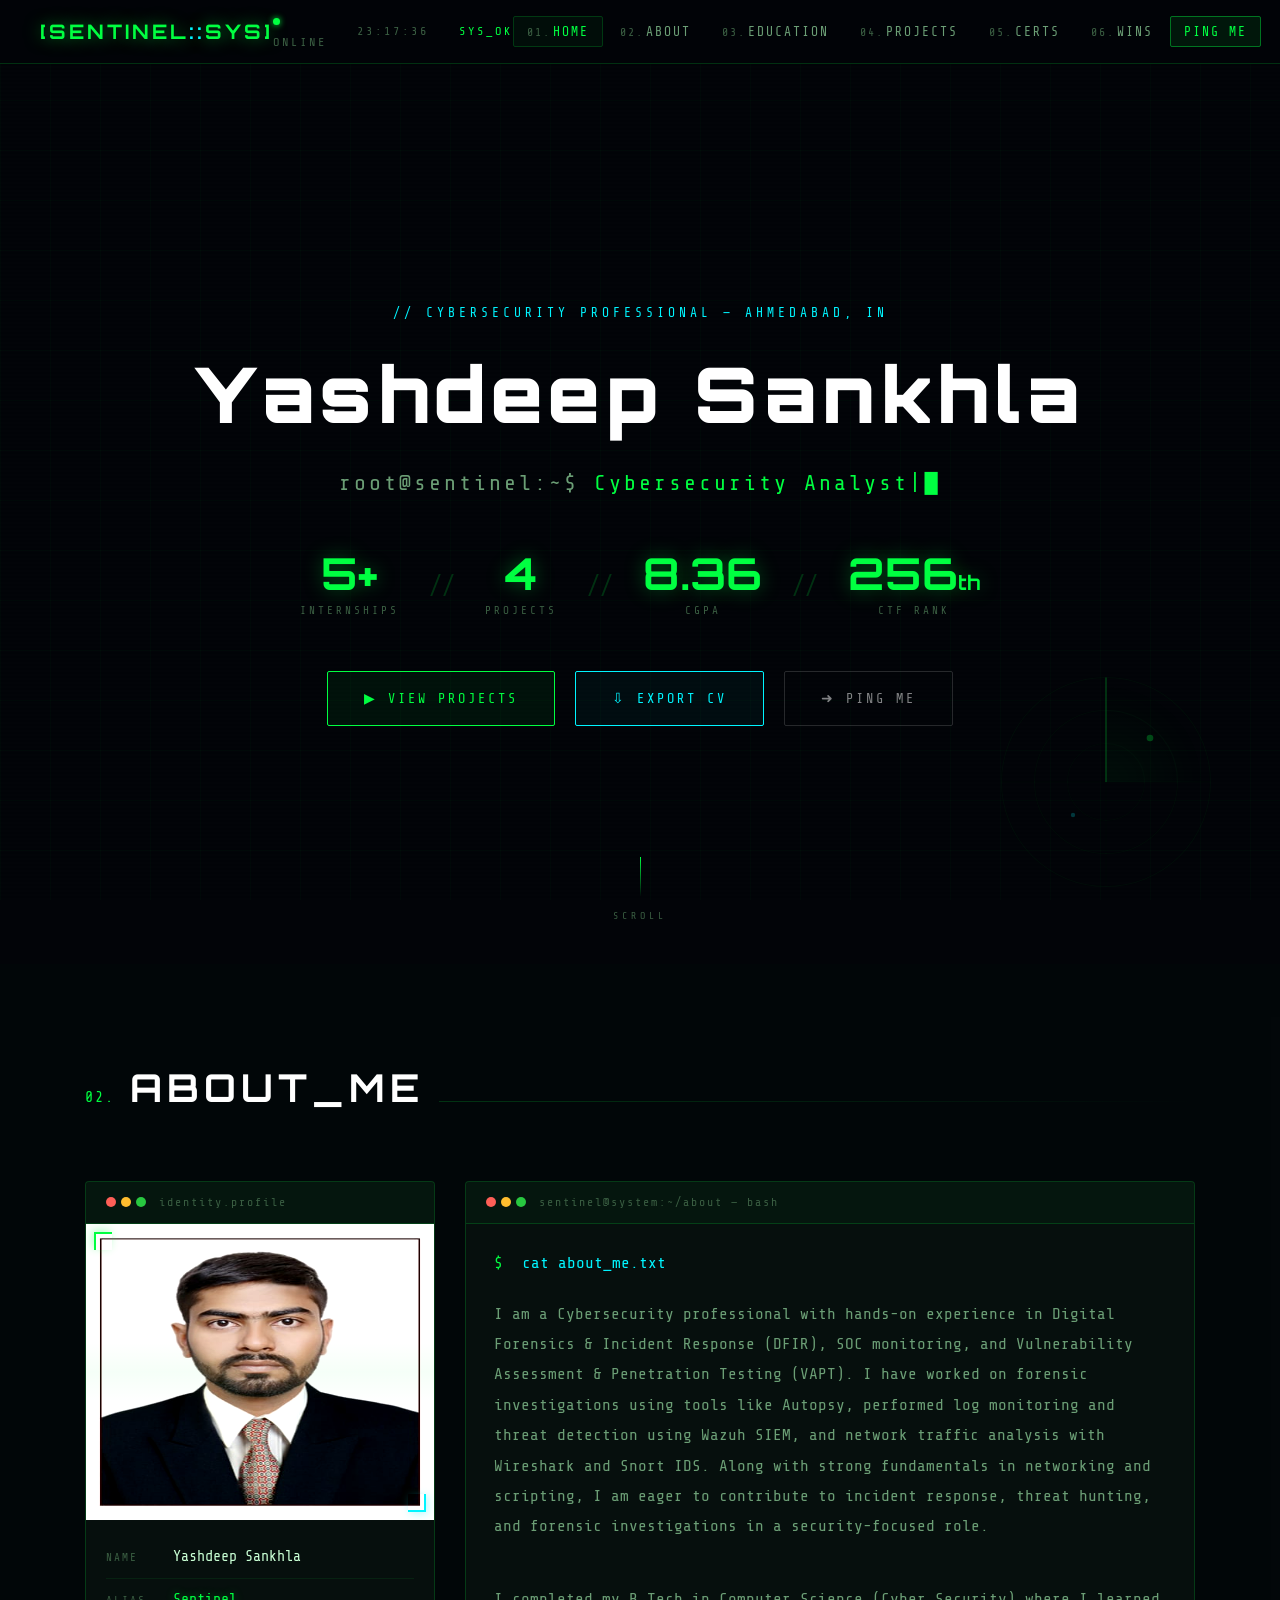
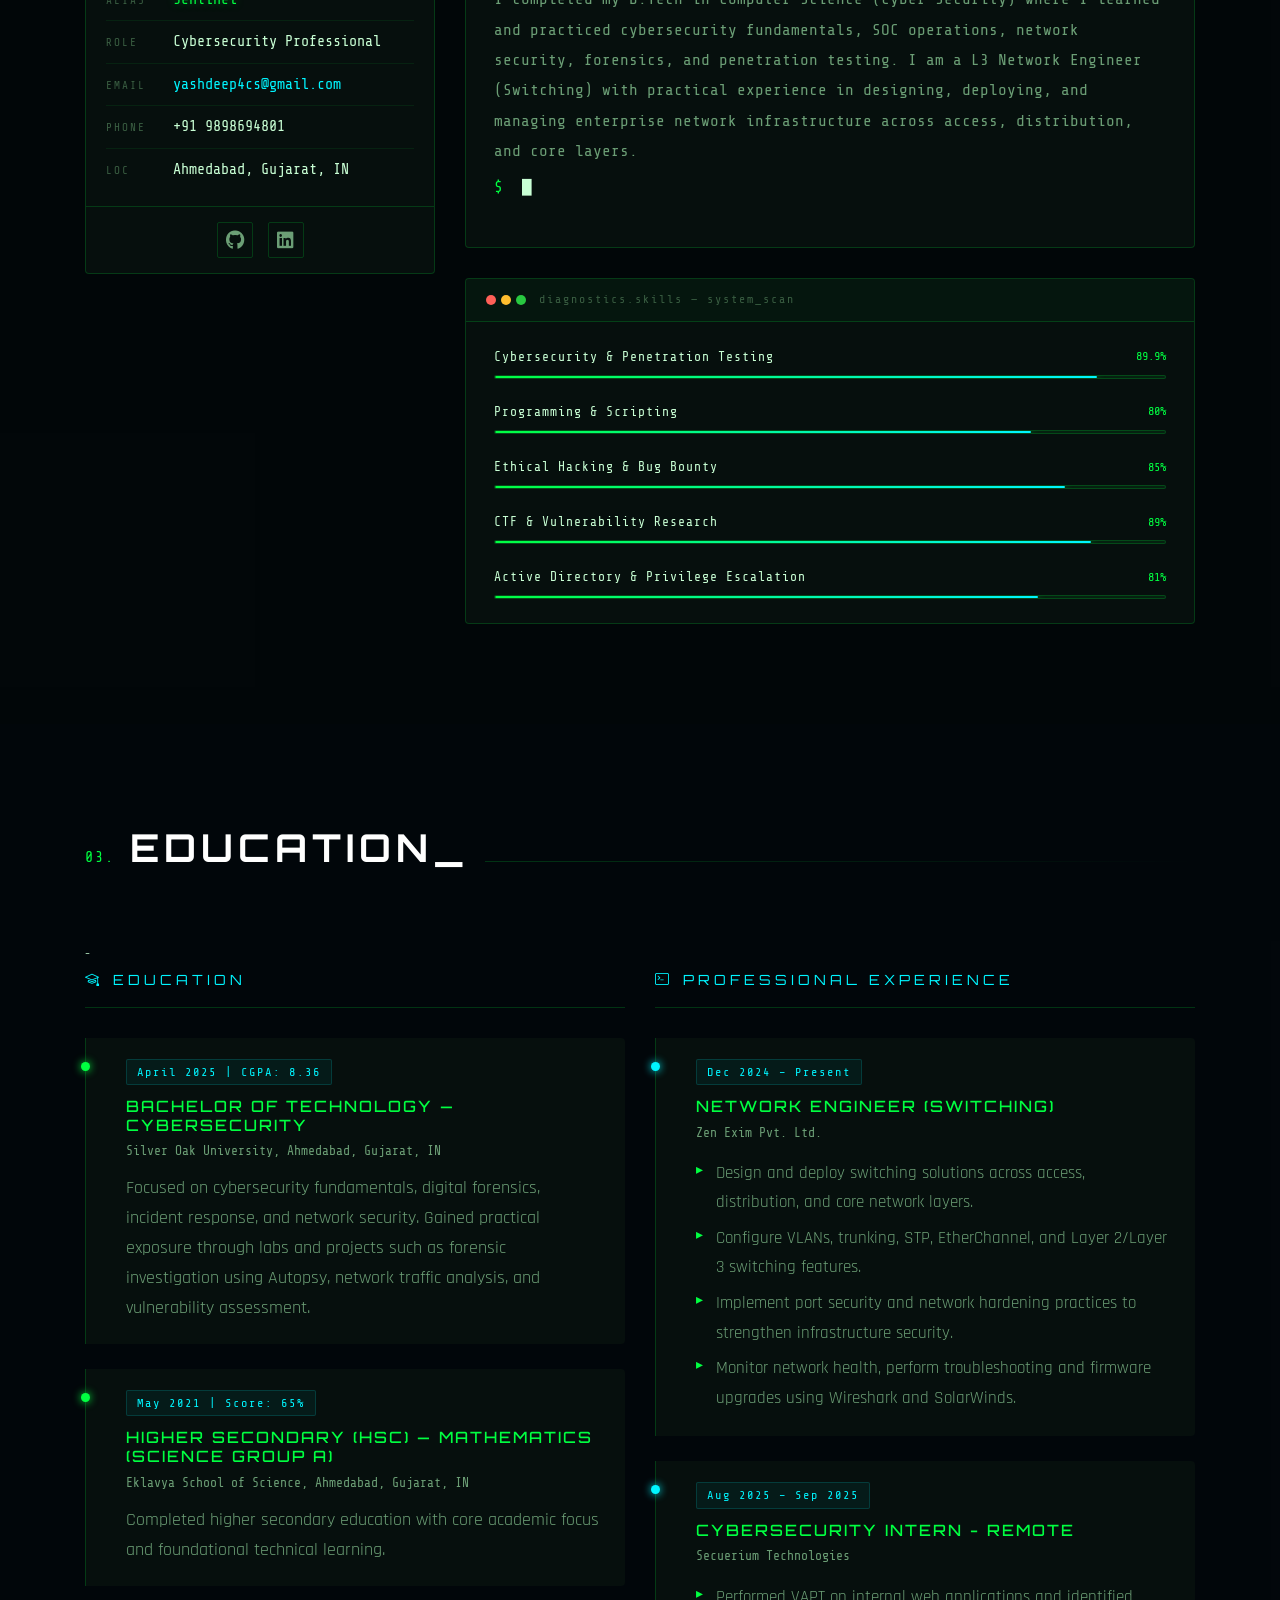
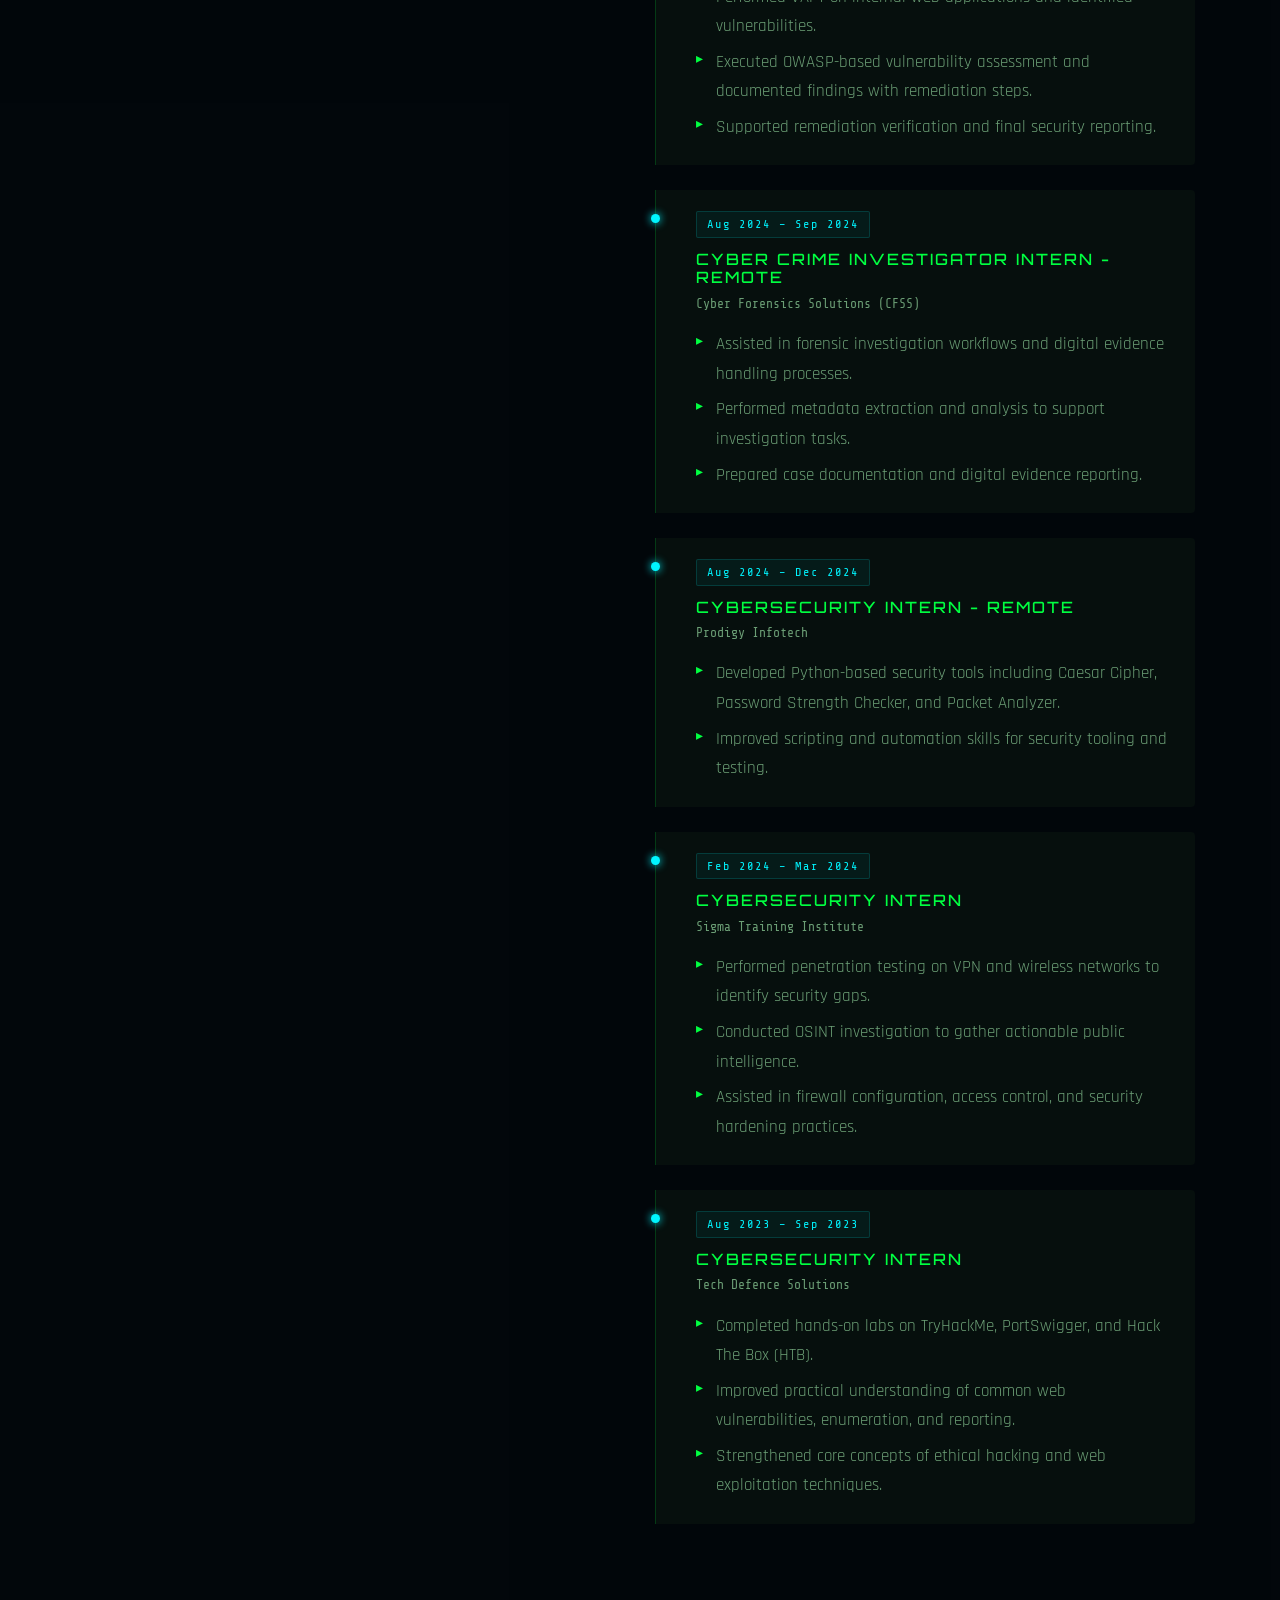
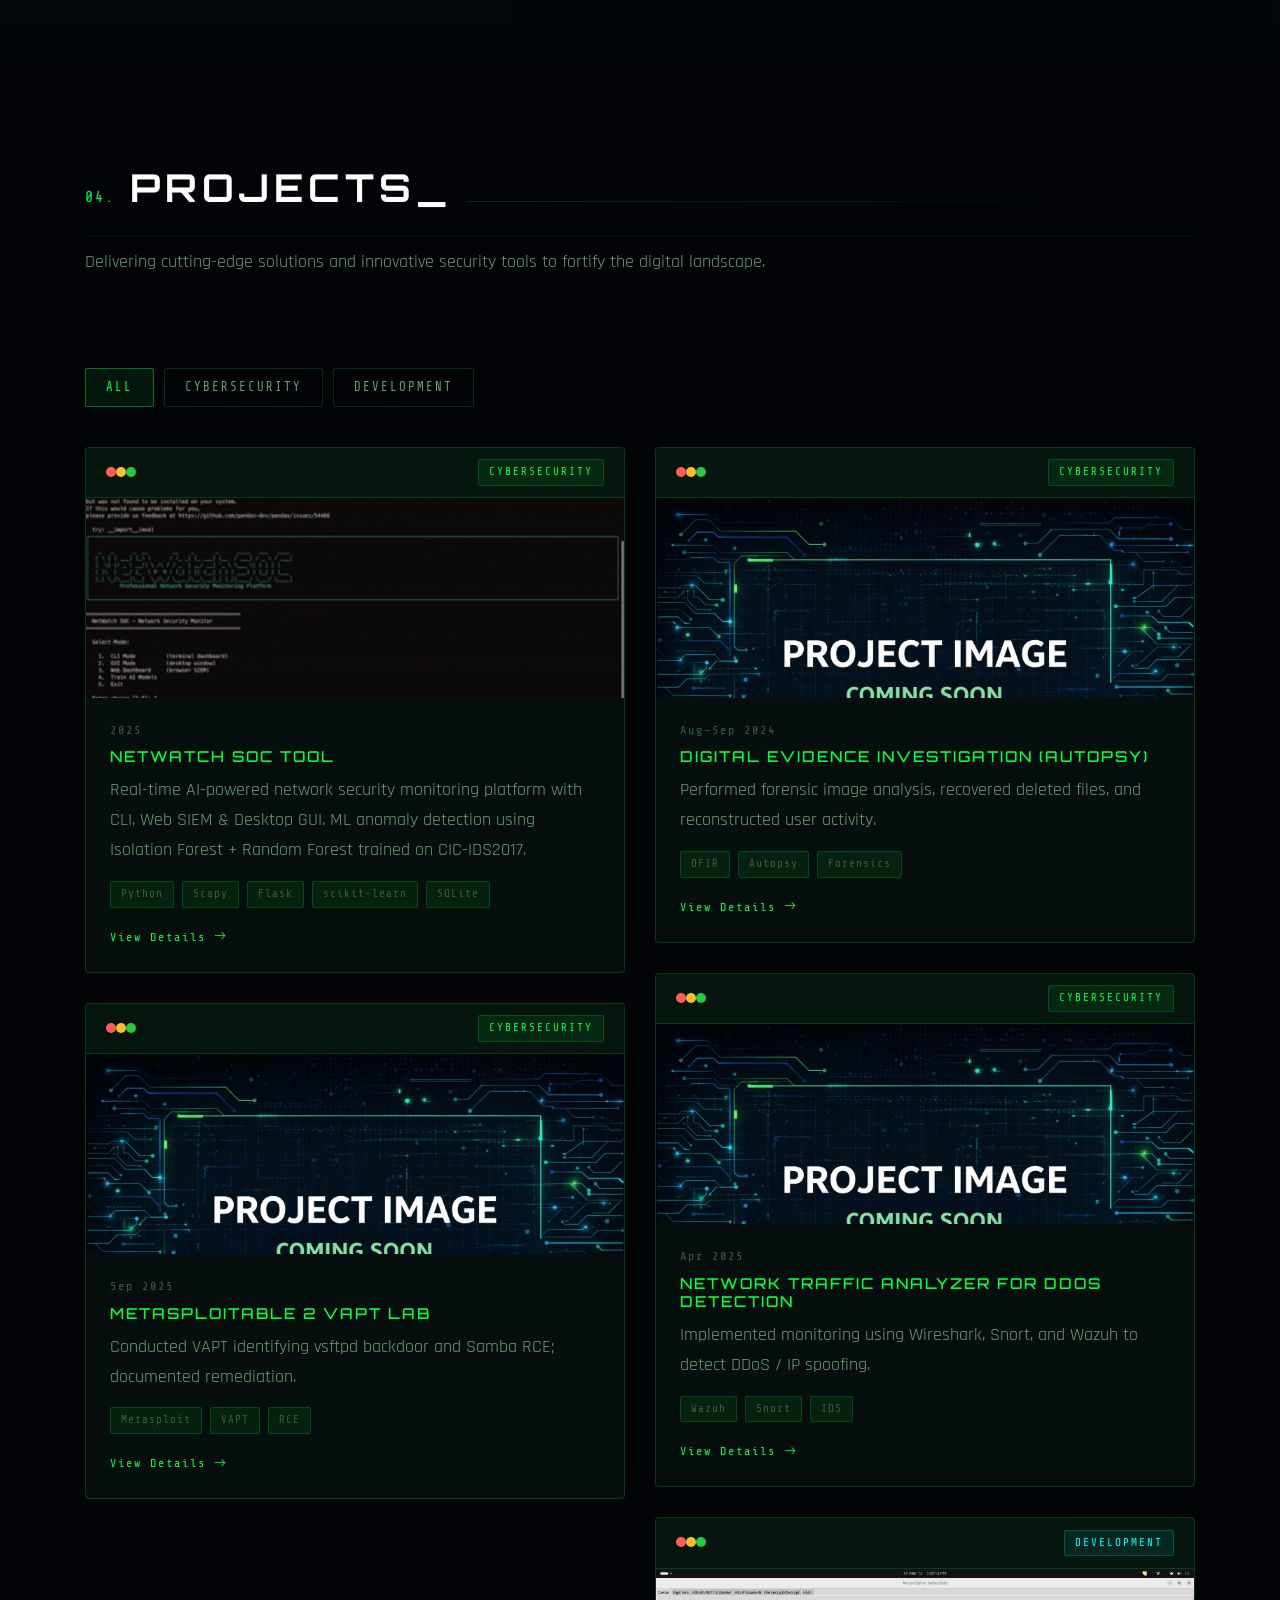
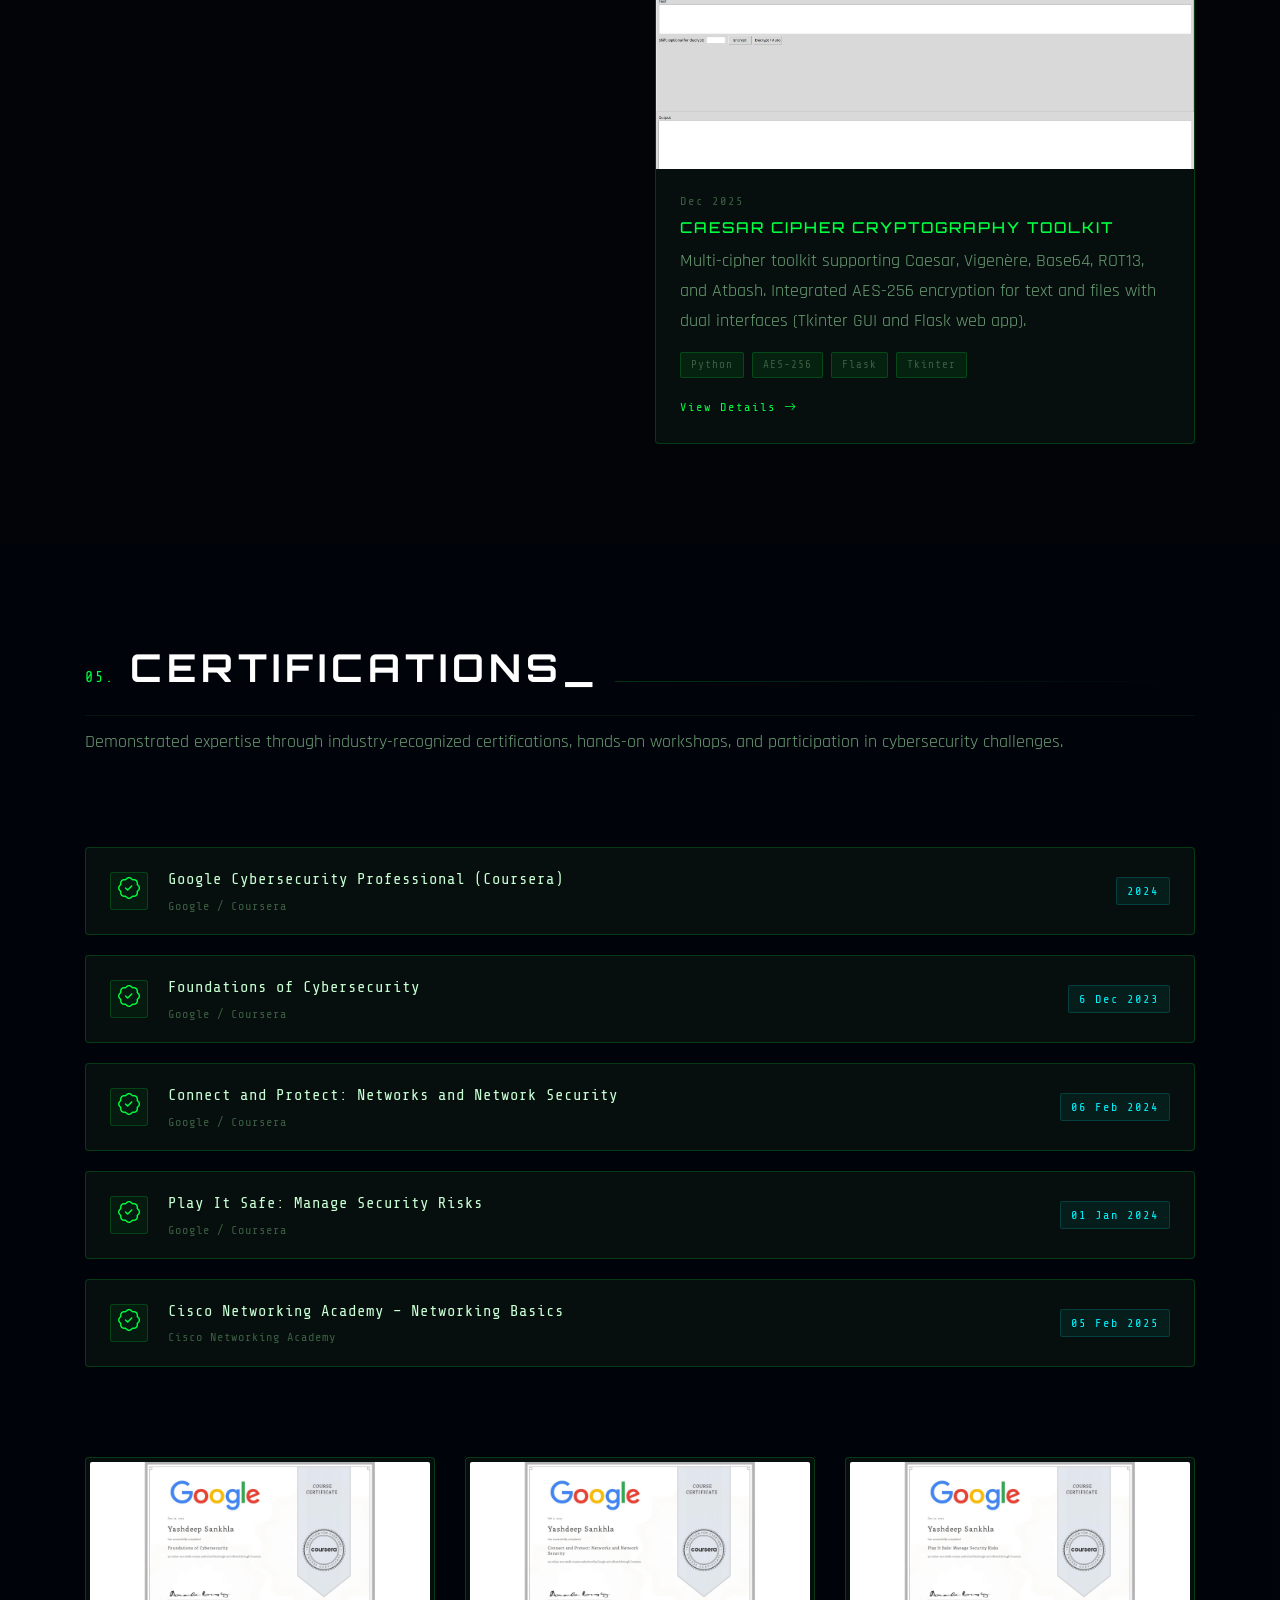
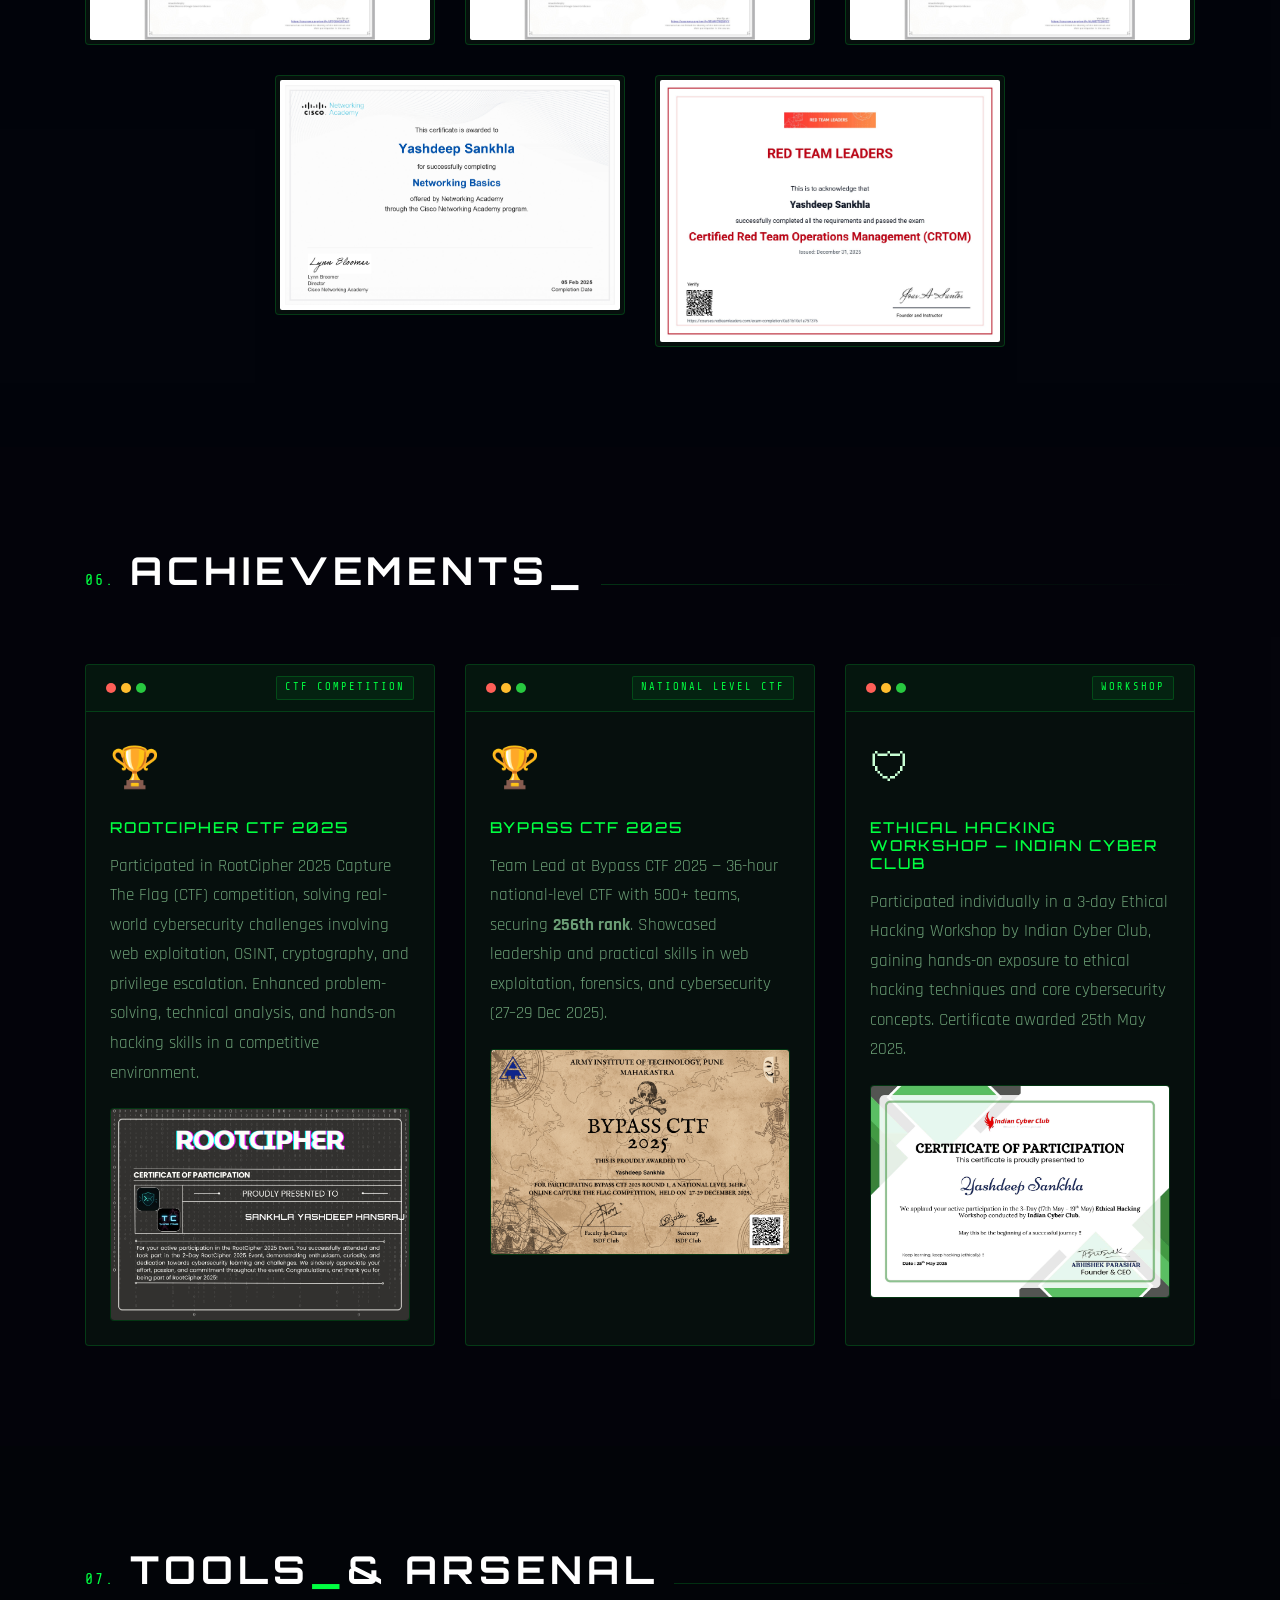
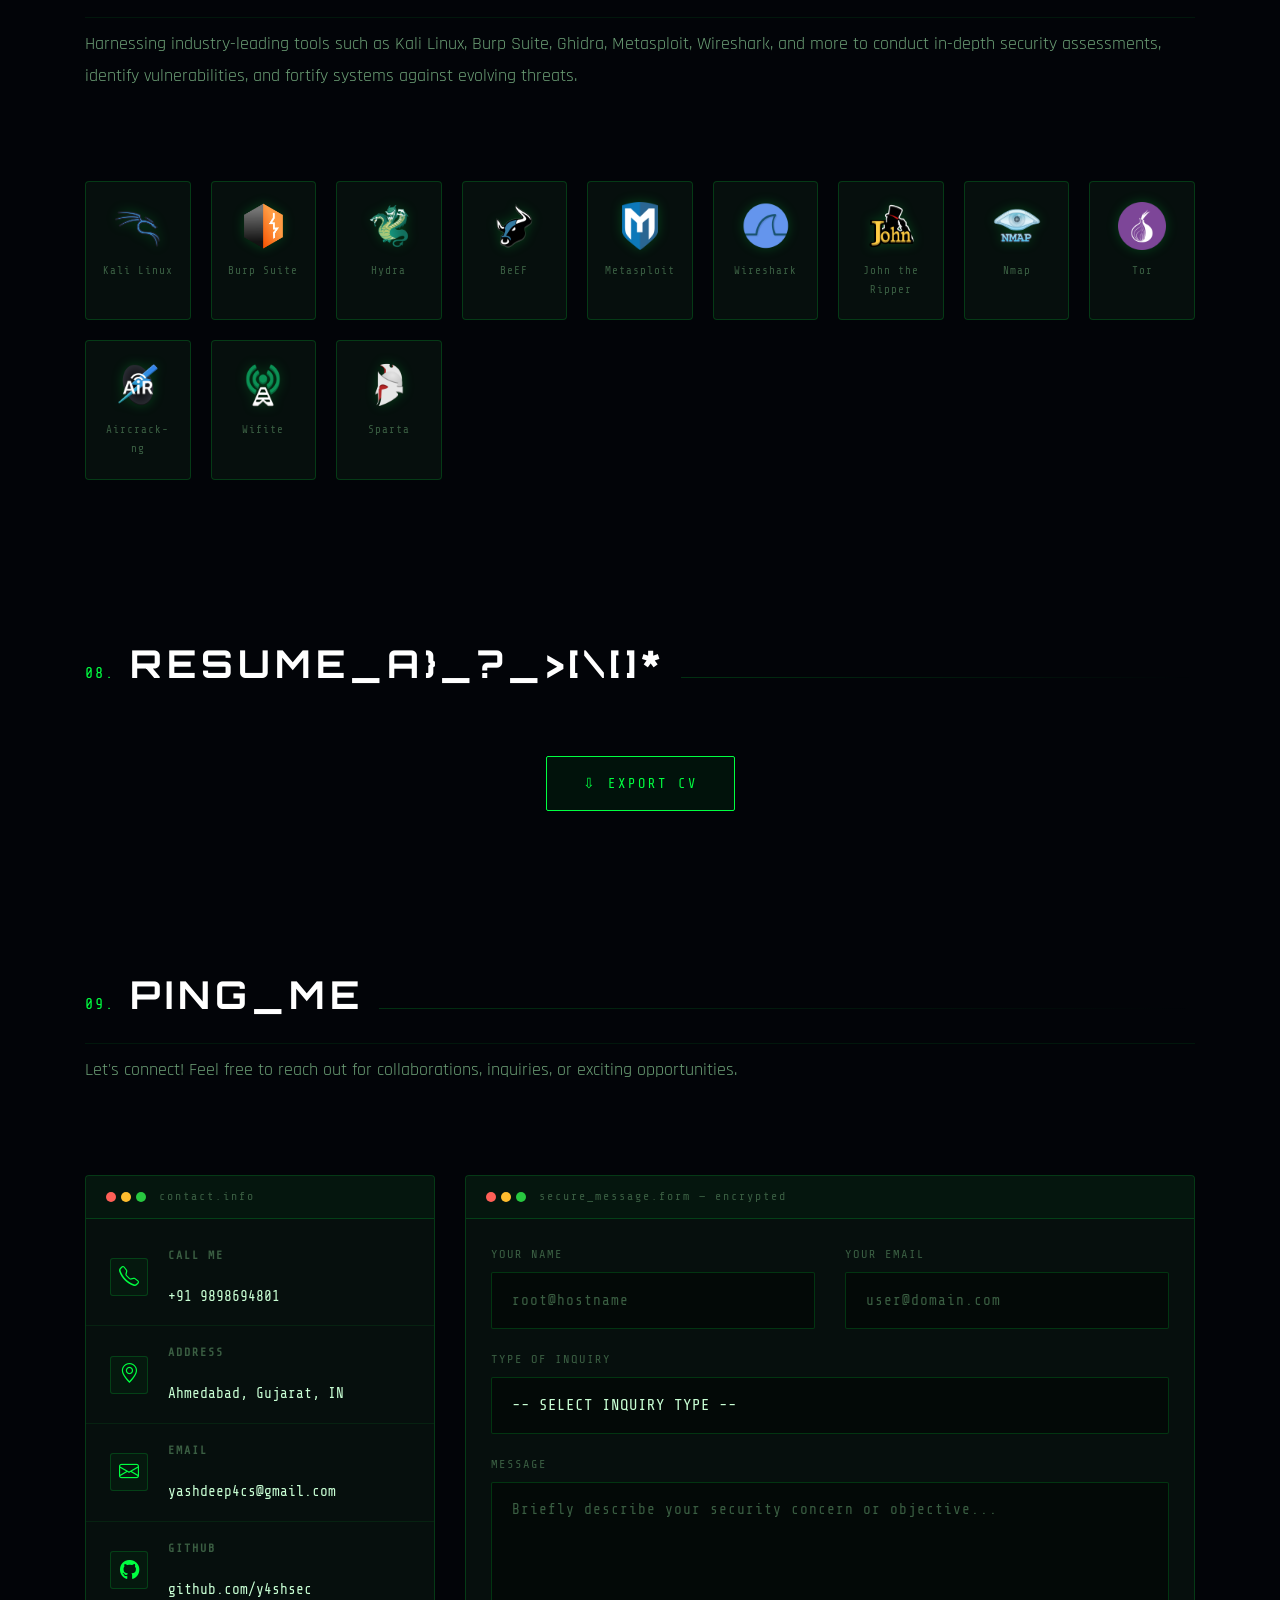
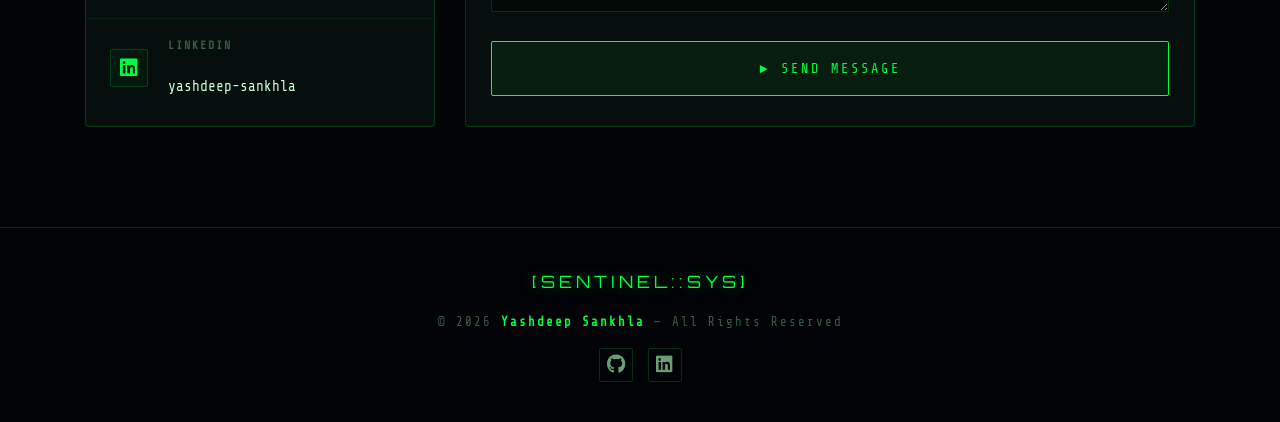
==== commit 0684fd32: "auto-commit" ====
--- a/index.html
+++ b/index.html
@@ -256,7 +256,7 @@
               <div class="rg-title"><i class="bi bi-terminal"></i> Professional Experience</div>
               <div class="resume-card">
                 <div class="rc-dot cyan"></div>
-                <div class="rc-date">Oct 2023 – Present</div>
+                <div class="rc-date">Dec 2024 – Present</div>
                 <h4 class="rc-role">Network Engineer (Switching)</h4>
                 <div class="rc-org">Zen Exim Pvt. Ltd.</div>
                 <ul class="rc-list">
@@ -269,7 +269,7 @@
               <div class="resume-card">
                 <div class="rc-dot cyan"></div>
                 <div class="rc-date">Aug 2025 – Sep 2025</div>
-                <h4 class="rc-role">Cybersecurity Intern</h4>
+                <h4 class="rc-role">Cybersecurity Intern - Remote</h4>
                 <div class="rc-org">Secuerium Technologies</div>
                 <ul class="rc-list">
                   <li>Performed VAPT on internal web applications and identified vulnerabilities.</li>
@@ -280,7 +280,7 @@
               <div class="resume-card">
                 <div class="rc-dot cyan"></div>
                 <div class="rc-date">Aug 2024 – Sep 2024</div>
-                <h4 class="rc-role">Cyber Crime Investigator Intern</h4>
+                <h4 class="rc-role">Cyber Crime Investigator Intern - Remote</h4>
                 <div class="rc-org">Cyber Forensics Solutions (CFSS)</div>
                 <ul class="rc-list">
                   <li>Assisted in forensic investigation workflows and digital evidence handling processes.</li>
@@ -290,8 +290,8 @@
               </div>
               <div class="resume-card">
                 <div class="rc-dot cyan"></div>
-                <div class="rc-date">Jul 2024 – Aug 2024</div>
-                <h4 class="rc-role">Cybersecurity Intern</h4>
+                <div class="rc-date">Aug 2024 – Dec 2024</div>
+                <h4 class="rc-role">Cybersecurity Intern - Remote</h4>
                 <div class="rc-org">Prodigy Infotech</div>
                 <ul class="rc-list">
                   <li>Developed Python-based security tools including Caesar Cipher, Password Strength Checker, and Packet Analyzer.</li>
@@ -374,12 +374,6 @@
             </div>
 
             <!-- ── END NETWATCH SOC v2 ── -->
-
-
-
-
-              
-
             <div class="col-lg-6 col-md-6 portfolio-item isotope-item filter-cy">
               <div class="proj-card">
                 <div class="proj-header">
--- a/assets/css/main.css
+++ b/assets/css/main.css
@@ -26,7 +26,6 @@
   --t: all 0.3s ease;
 }
 
-
 /* ── RESET & BASE ── */
 *,
 *::before,
@@ -41,12 +40,12 @@
 html {
   font-size: 20px;
 }
+
 body {
   background: var(--bg);
   color: var(--text);
   font-family: var(--font-body);
-  /* font-size: 20px; */
-  font-size: 1.2rem;
+  font-size: 16px;
   line-height: 1.7;
   overflow-x: hidden;
   cursor: crosshair;
@@ -594,7 +593,8 @@
   font-family: var(--font-hud) !important;
   font-size: clamp(2.2rem, 6vw, 4.5rem);
   font-weight: 900;
-  color: #fff !important;
+  color: #ffffff !important;
+  text-shadow: none;
   letter-spacing: 6px;
   line-height: 1.05;
   margin-bottom: 1.5rem;
@@ -617,12 +617,12 @@
   pointer-events: none;
 }
 .glitch::before {
-  color: var(--cyan);
+  color: transparent;
   clip-path: polygon(0 0, 100% 0, 100% 38%, 0 38%);
   animation: g1 4s infinite linear;
 }
 .glitch::after {
-  color: var(--purple);
+  color: transparent;
   clip-path: polygon(0 62%, 100% 62%, 100% 100%, 0 100%);
   animation: g2 4s infinite linear;
 }
@@ -1430,239 +1430,6 @@
   gap: 0.7rem;
 }
 
-/* ── NETWATCH SOC v2 — FEATURED PROJECT ── */
-.proj-card--featured {
-  background: var(--bg-card);
-  border: 1px solid rgba(0, 255, 65, 0.28);
-  border-radius: 4px;
-  overflow: hidden;
-  position: relative;
-  transition: var(--t);
-}
-
-.proj-card--featured::before {
-  content: "";
-  position: absolute;
-  inset: 0;
-  background: radial-gradient(ellipse 60% 35% at 50% 0%, rgba(0,255,65,0.04) 0%, transparent 70%);
-  pointer-events: none;
-  z-index: 0;
-}
-
-.proj-card--featured:hover {
-  border-color: rgba(0, 255, 65, 0.5);
-  box-shadow: 0 0 60px rgba(0, 255, 65, 0.06), 0 16px 50px rgba(0,0,0,0.5);
-}
-
-.proj-label-featured {
-  font-family: var(--font-mono);
-  font-size: 0.52rem;
-  letter-spacing: 3px;
-  color: var(--cyan);
-  margin-right: auto;
-  margin-left: 0.6rem;
-}
-
-.nw-tag {
-  color: var(--cyan) !important;
-  background: rgba(0, 245, 255, 0.06) !important;
-  border-color: rgba(0, 245, 255, 0.2) !important;
-}
-
-.proj-featured-inner {
-  display: grid;
-  grid-template-columns: 1.1fr 1fr;
-  gap: 0;
-  position: relative;
-  z-index: 1;
-}
-
-.proj-featured-media {
-  position: relative;
-  background: var(--bg);
-  border-right: 1px solid var(--border);
-  min-height: 360px;
-  display: flex;
-  flex-direction: column;
-}
-
-.nw-tab-bar {
-  display: flex;
-  border-bottom: 1px solid var(--border);
-  background: rgba(0, 255, 65, 0.02);
-}
-
-.nw-tab {
-  flex: 1;
-  font-family: var(--font-mono);
-  font-size: 0.52rem;
-  letter-spacing: 1.5px;
-  text-transform: uppercase;
-  color: var(--text-muted);
-  background: transparent;
-  border: none;
-  border-right: 1px solid var(--border);
-  padding: 0.55rem 0.5rem;
-  cursor: pointer;
-  display: flex;
-  align-items: center;
-  justify-content: center;
-  gap: 0.4rem;
-  transition: var(--t);
-}
-
-.nw-tab:last-child { border-right: none; }
-
-.nw-tab-dot {
-  width: 5px;
-  height: 5px;
-  border-radius: 50%;
-  background: var(--text-muted);
-  transition: var(--t);
-  flex-shrink: 0;
-}
-
-.nw-tab.active,
-.nw-tab:hover {
-  color: var(--green);
-  background: rgba(0, 255, 65, 0.04);
-}
-
-.nw-tab.active .nw-tab-dot,
-.nw-tab:hover .nw-tab-dot {
-  background: var(--green);
-  box-shadow: 0 0 6px var(--green);
-}
-
-.nw-media-wrap {
-  position: relative;
-  flex: 1;
-  overflow: hidden;
-}
-
-.nw-frame {
-  position: absolute;
-  inset: 0;
-  opacity: 0;
-  transition: opacity 0.35s ease;
-  pointer-events: none;
-}
-
-.nw-frame.active {
-  opacity: 1;
-  pointer-events: auto;
-  position: relative;
-}
-
-.nw-gif {
-  width: 100%;
-  height: 100%;
-  object-fit: cover;
-  object-position: top left;
-  display: block;
-  min-height: 300px;
-  filter: brightness(0.92) contrast(1.05);
-}
-
-.nw-frame-badge {
-  position: absolute;
-  bottom: 0.6rem;
-  left: 0.7rem;
-  font-family: var(--font-mono);
-  font-size: 0.48rem;
-  letter-spacing: 2px;
-  color: var(--green);
-  background: rgba(2, 4, 8, 0.85);
-  border: 1px solid var(--border);
-  padding: 0.2rem 0.5rem;
-  border-radius: 2px;
-}
-
-.nw-scanline-overlay {
-  position: absolute;
-  inset: 0;
-  pointer-events: none;
-  background: repeating-linear-gradient(
-    0deg,
-    transparent,
-    transparent 2px,
-    rgba(0, 0, 0, 0.04) 2px,
-    rgba(0, 0, 0, 0.04) 4px
-  );
-  z-index: 2;
-}
-
-.proj-featured-body {
-  padding: 1.6rem 1.8rem;
-  display: flex;
-  flex-direction: column;
-  justify-content: center;
-  gap: 0;
-}
-
-.nw-title {
-  font-size: 1rem !important;
-  letter-spacing: 4px !important;
-  margin-bottom: 0.35rem !important;
-}
-
-.nw-tagline {
-  font-family: var(--font-mono);
-  font-size: 0.6rem;
-  letter-spacing: 1.5px;
-  color: var(--cyan);
-  text-transform: uppercase;
-  margin-bottom: 1rem;
-  opacity: 0.8;
-}
-
-.nw-feature-grid {
-  display: grid;
-  grid-template-columns: 1fr;
-  gap: 0.35rem;
-  margin-bottom: 1rem;
-}
-
-.nw-feat {
-  font-family: var(--font-mono);
-  font-size: 0.6rem;
-  color: var(--text-dim);
-  letter-spacing: 0.5px;
-  line-height: 1.6;
-  display: flex;
-  align-items: flex-start;
-  gap: 0.5rem;
-}
-
-.nw-feat-icon {
-  color: var(--green);
-  flex-shrink: 0;
-  margin-top: 1px;
-}
-
-.nw-tags {
-  margin-bottom: 1.3rem !important;
-}
-
-.nw-cta-row {
-  display: flex;
-  gap: 0.8rem;
-  flex-wrap: wrap;
-}
-
-@media (max-width: 900px) {
-  .proj-featured-inner {
-    grid-template-columns: 1fr;
-  }
-  .proj-featured-media {
-    border-right: none;
-    border-bottom: 1px solid var(--border);
-    min-height: 260px;
-  }
-  .nw-gif { min-height: 220px; }
-}
-/* ── END NETWATCH SOC v2 ── */
-
 /* ── CERTIFICATIONS ── */
 .certifications {
   background: rgba(0, 0, 255, 0.01) !important;
@@ -2172,4 +1939,4 @@
   .section-title {
     flex-wrap: wrap;
   }
-}+}
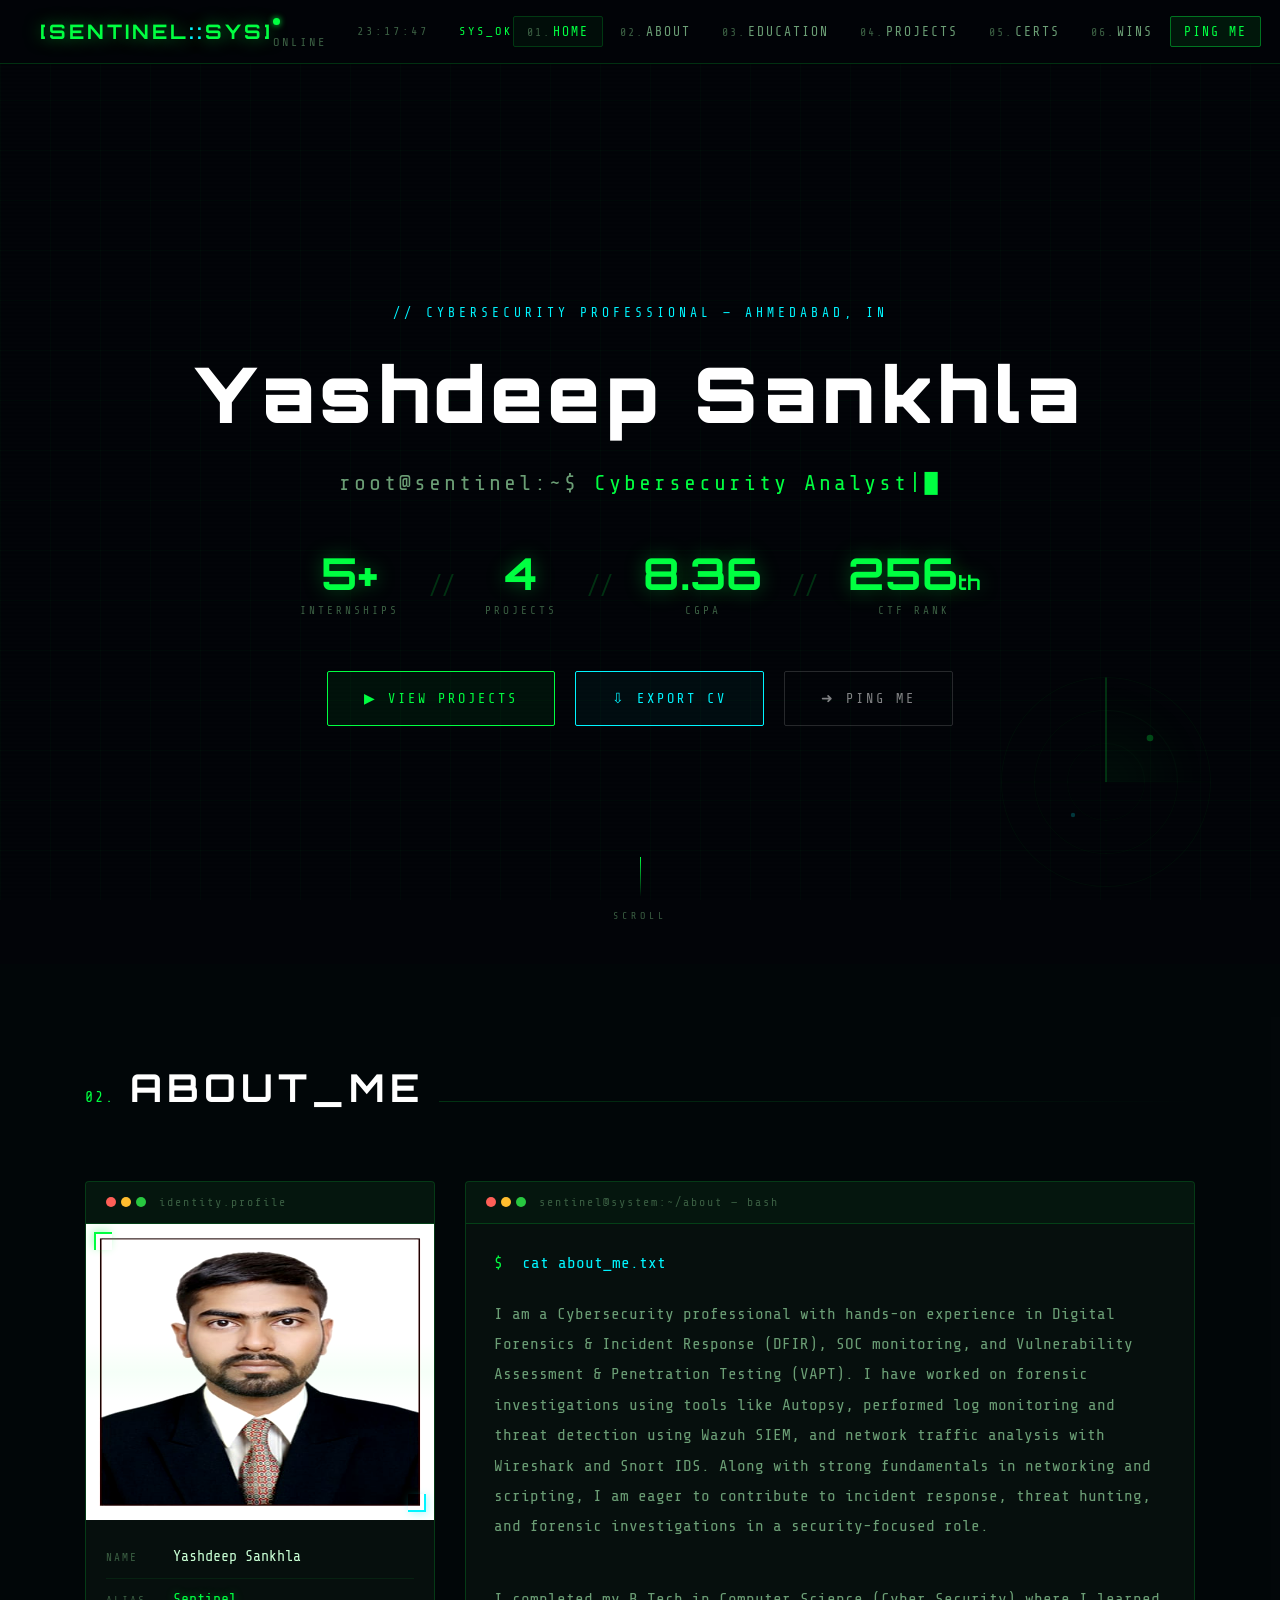
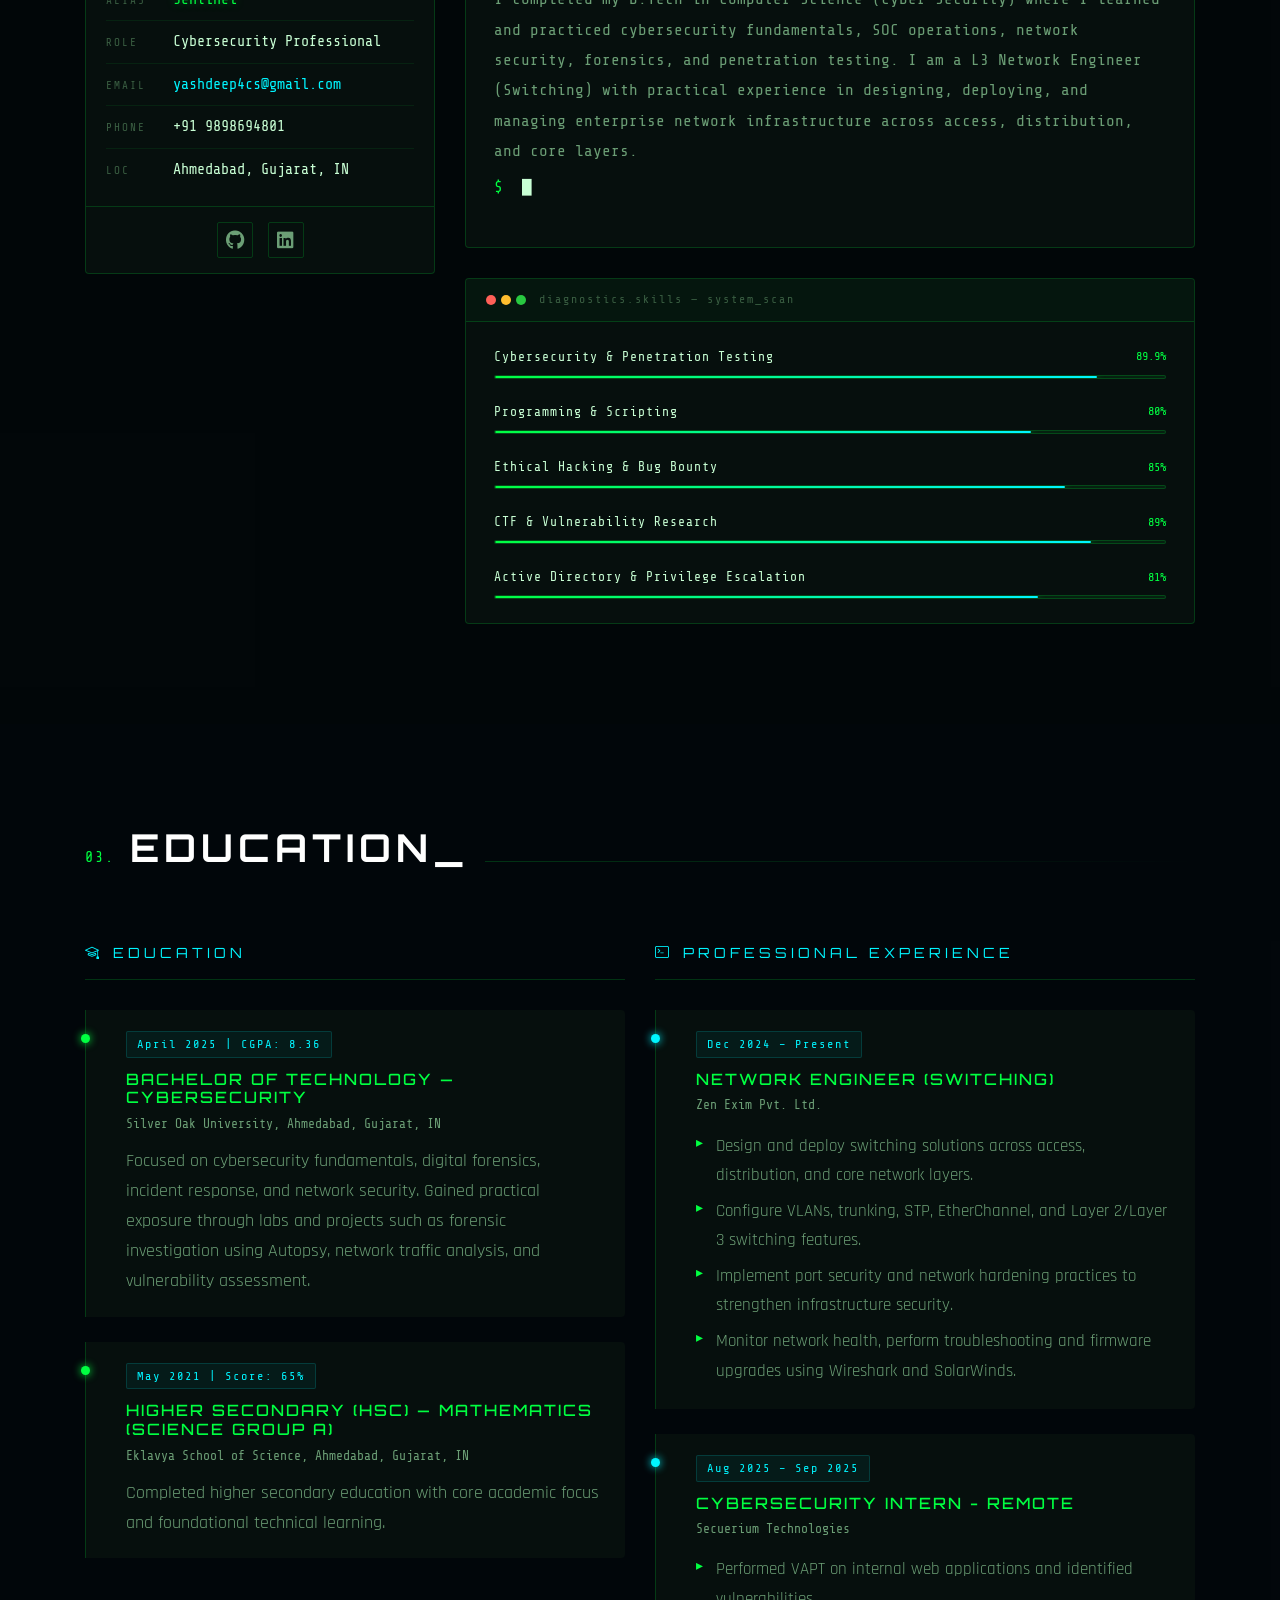
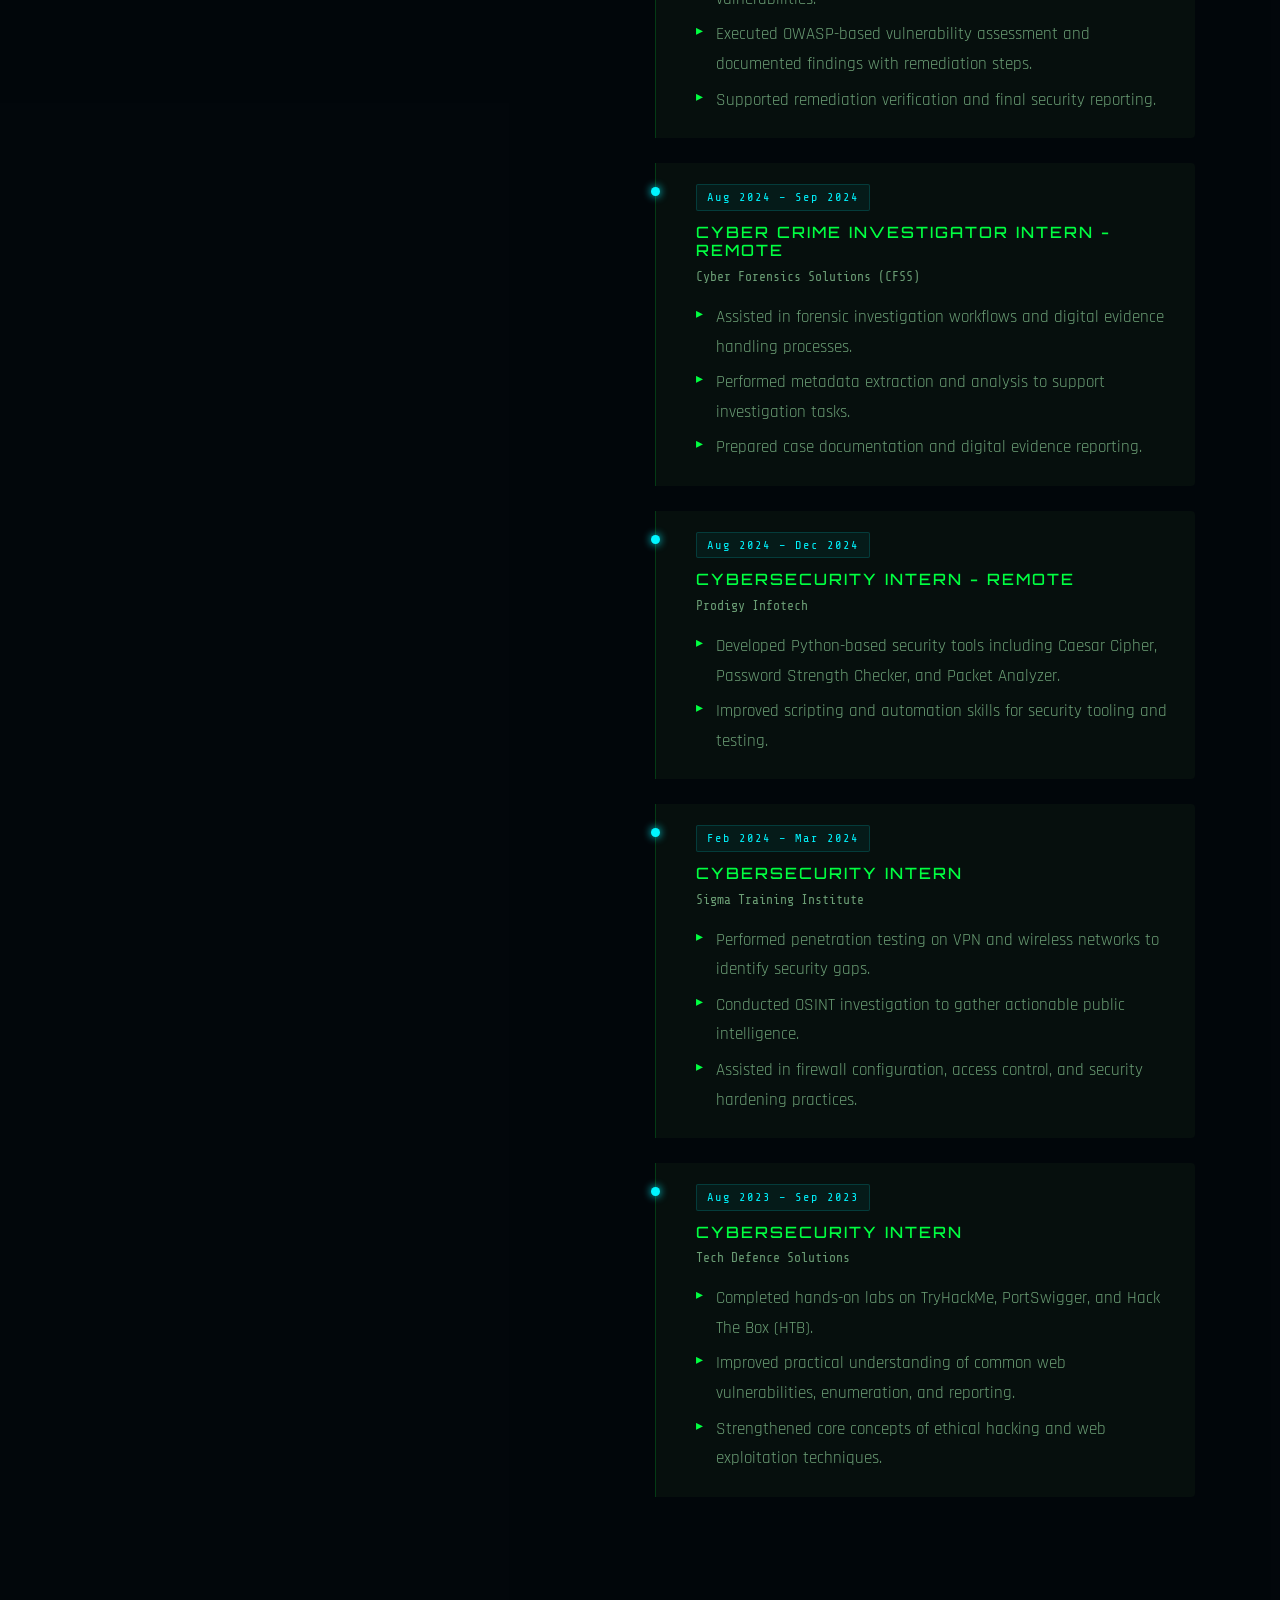
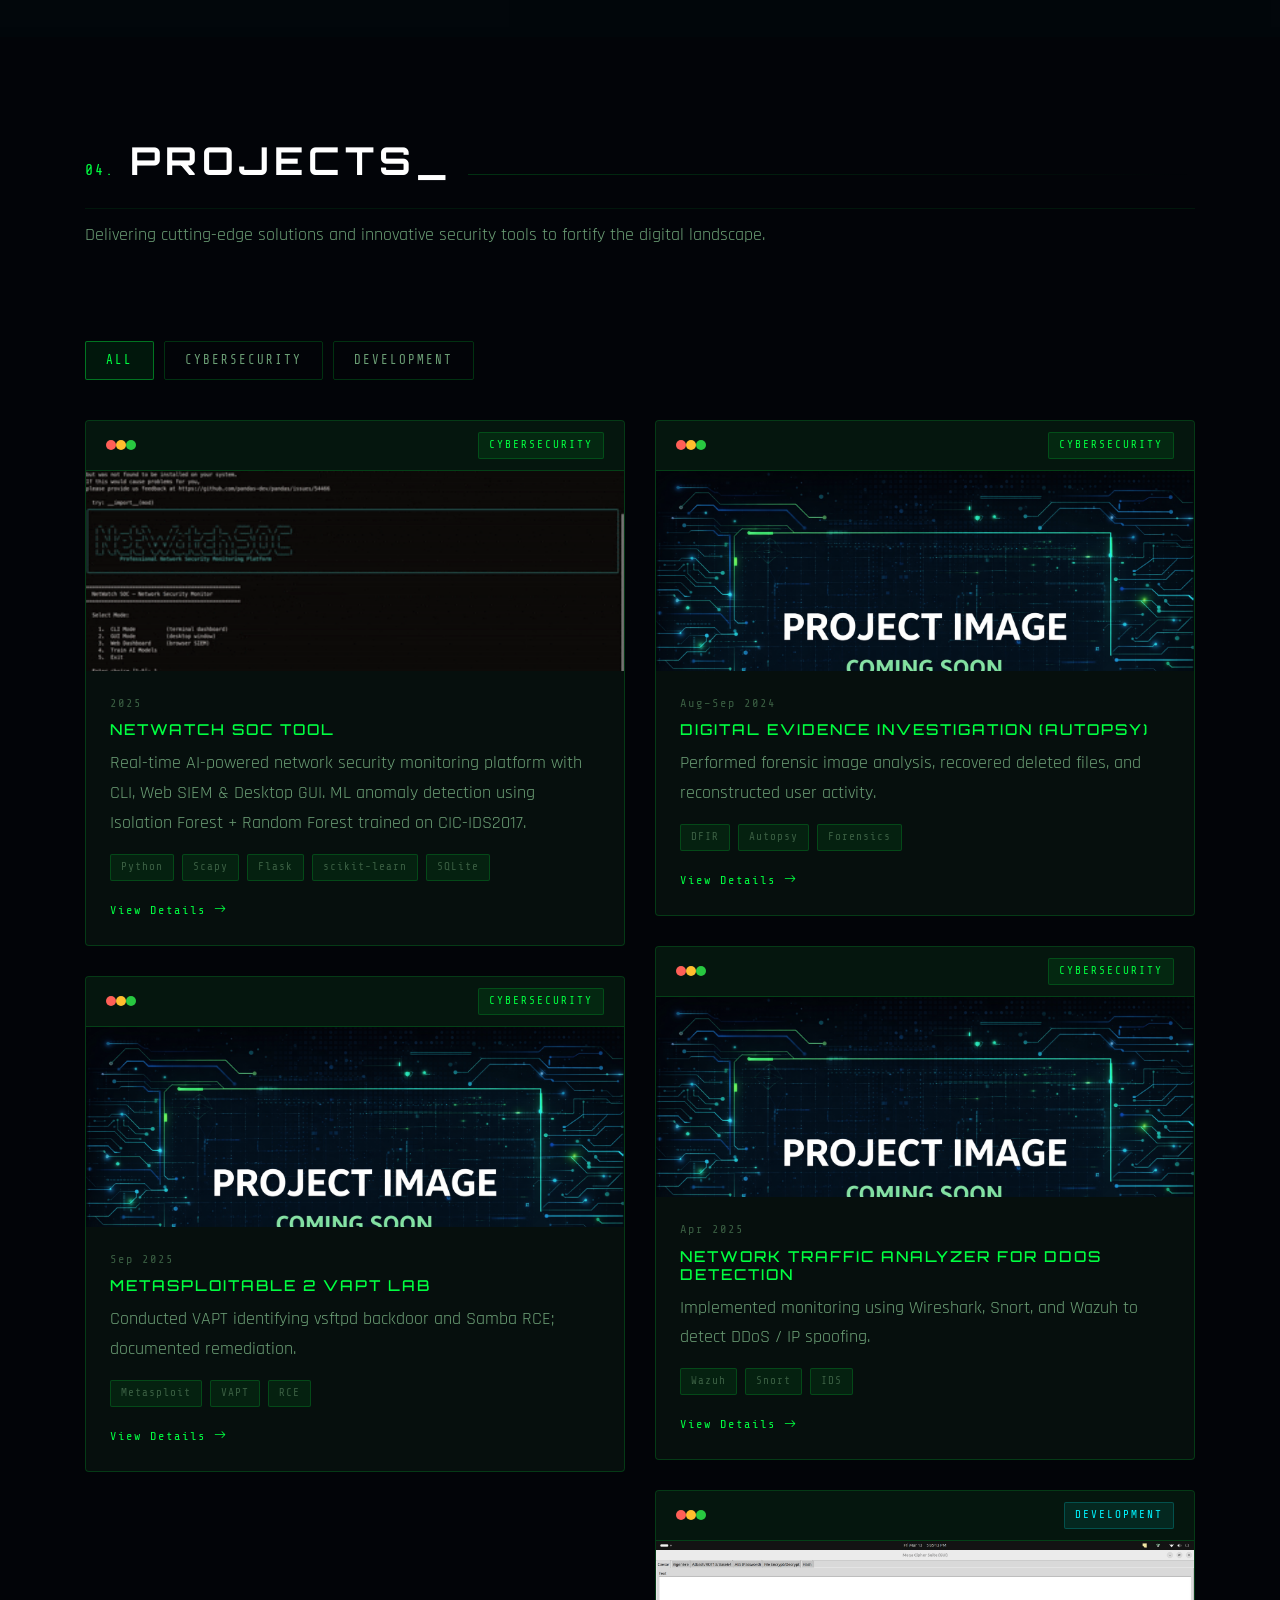
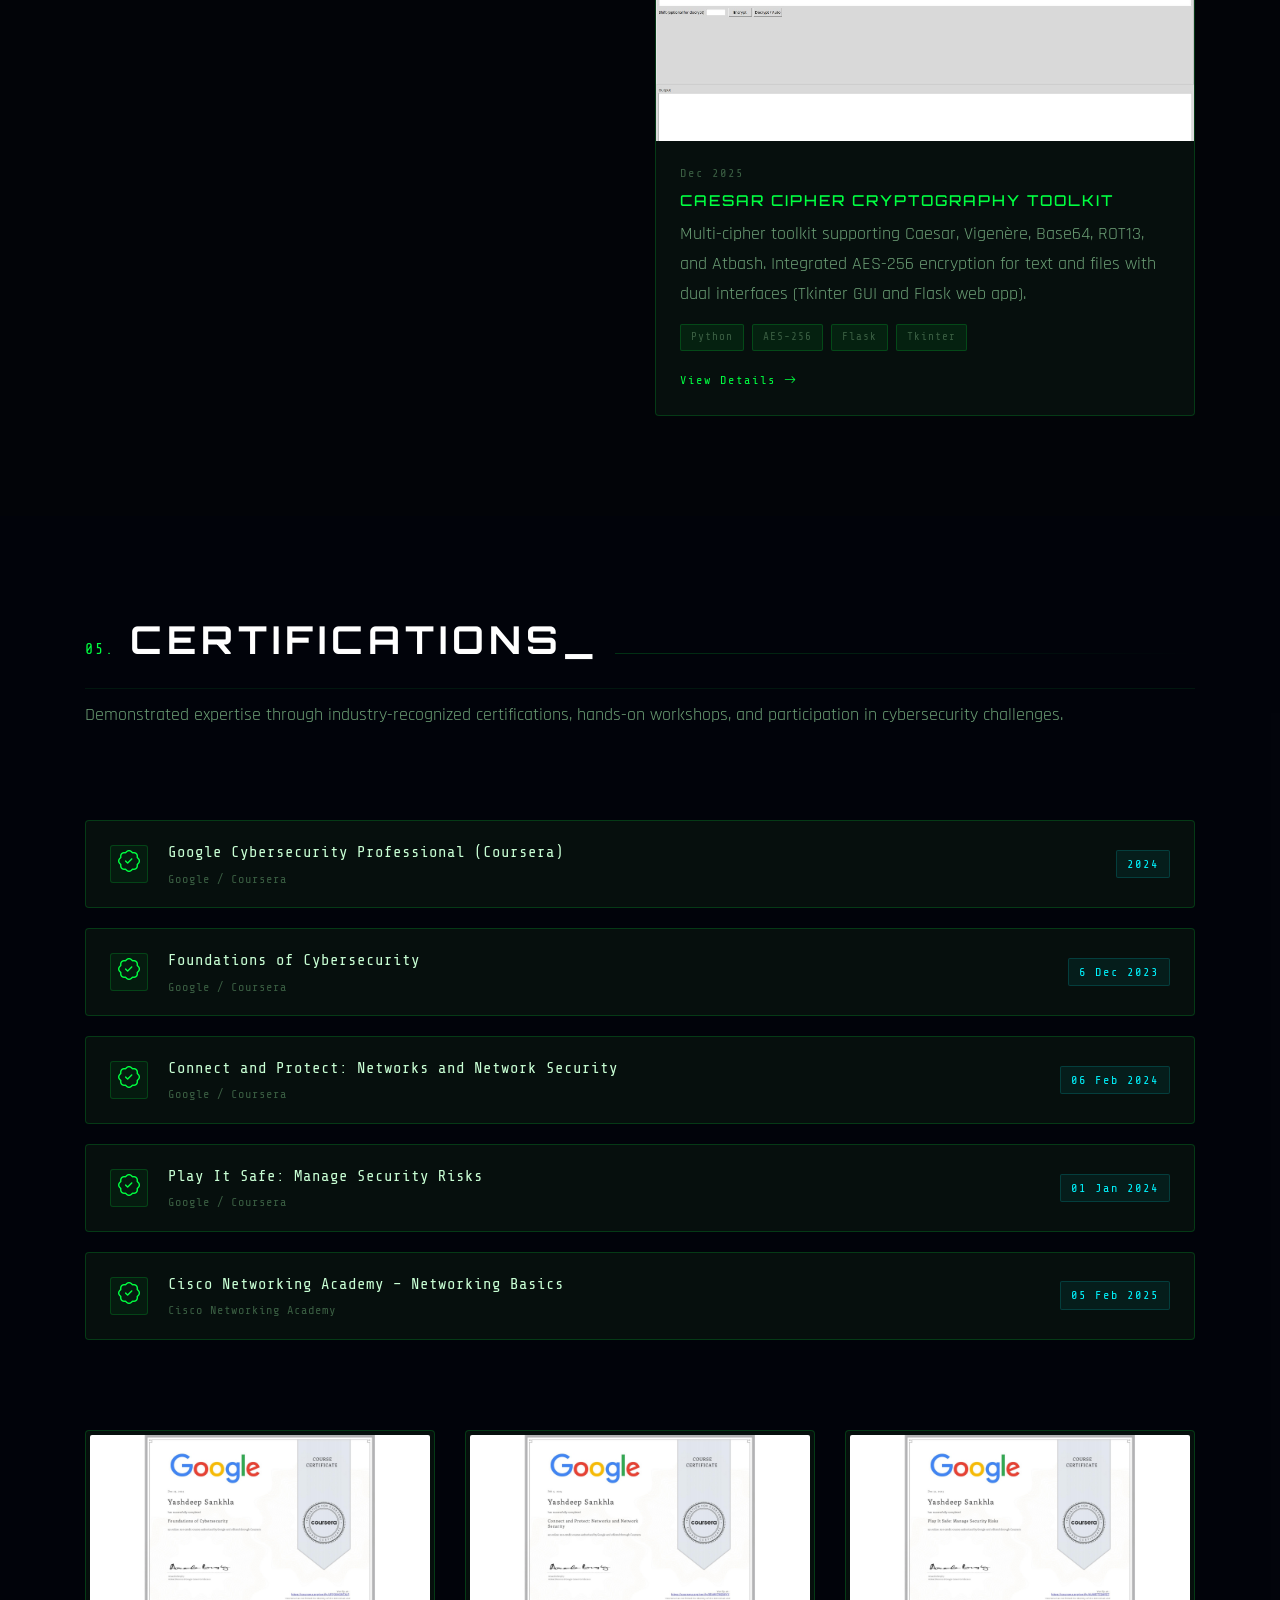
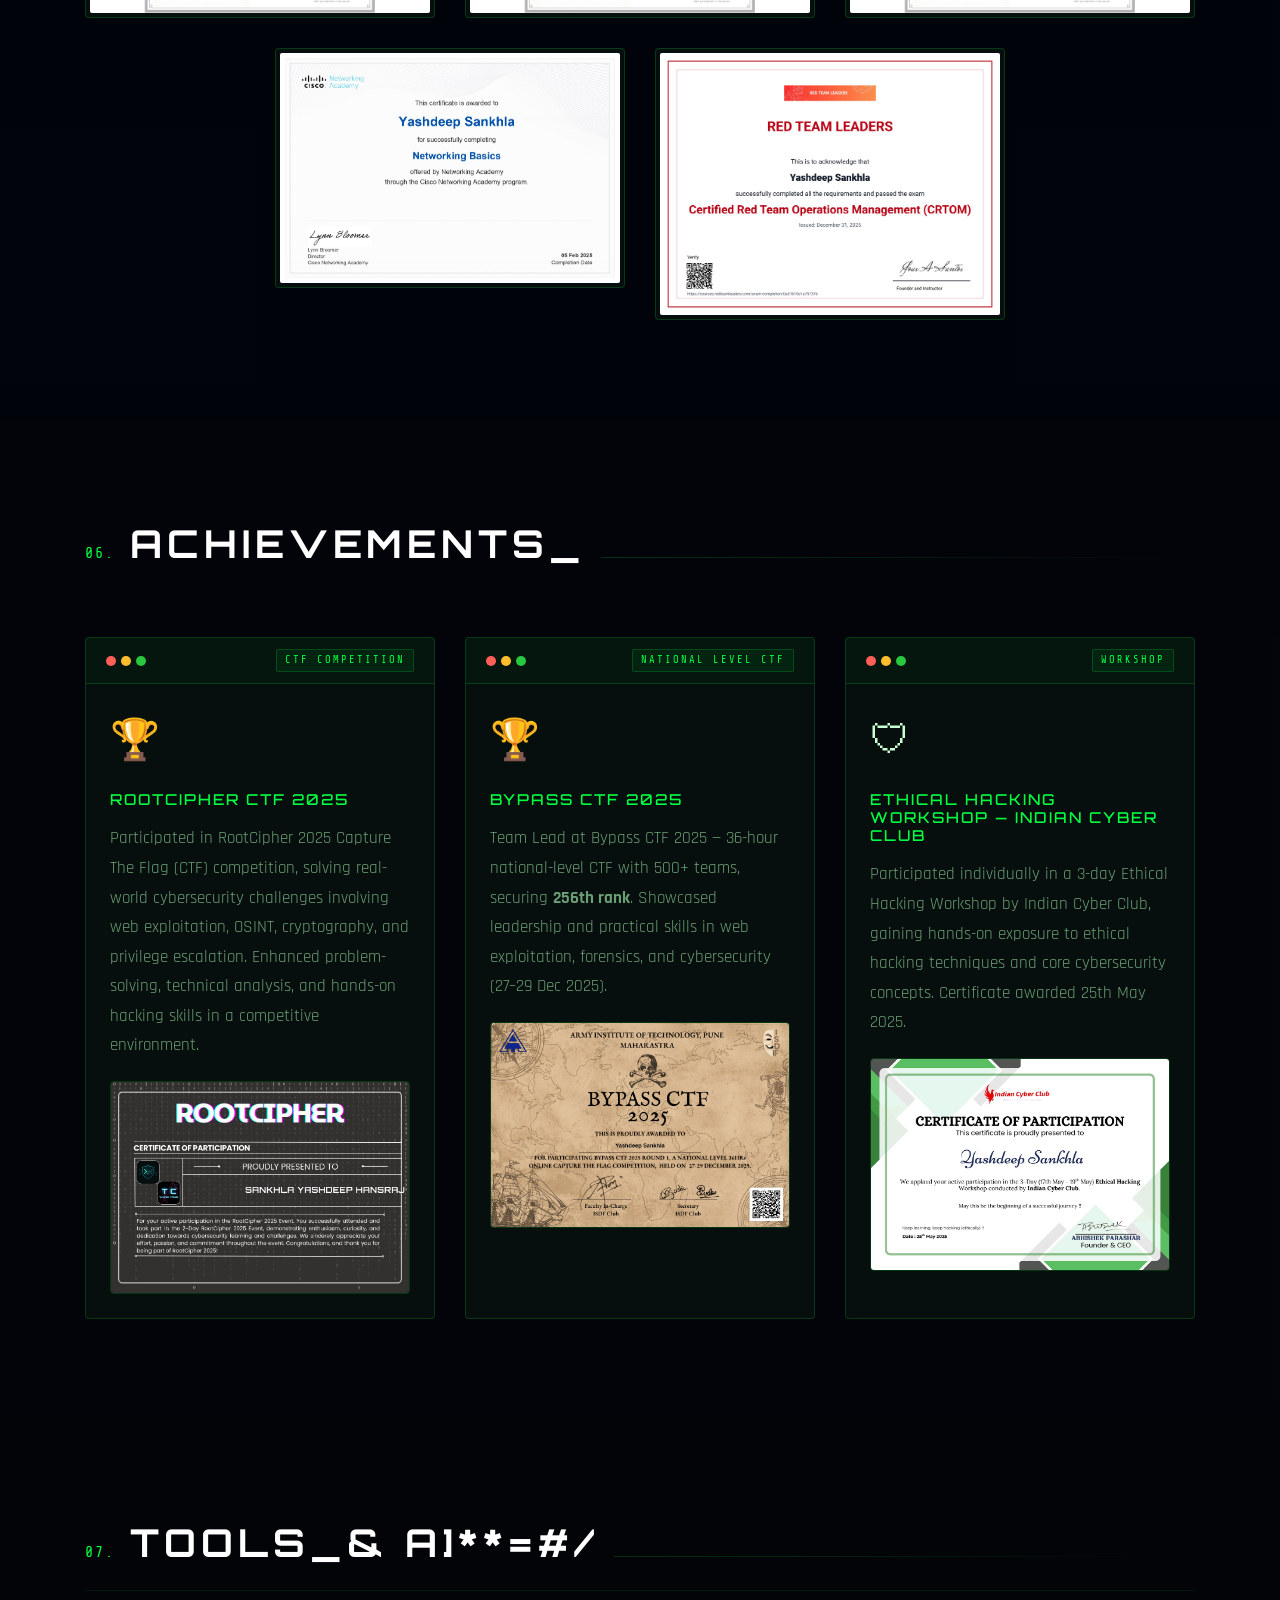
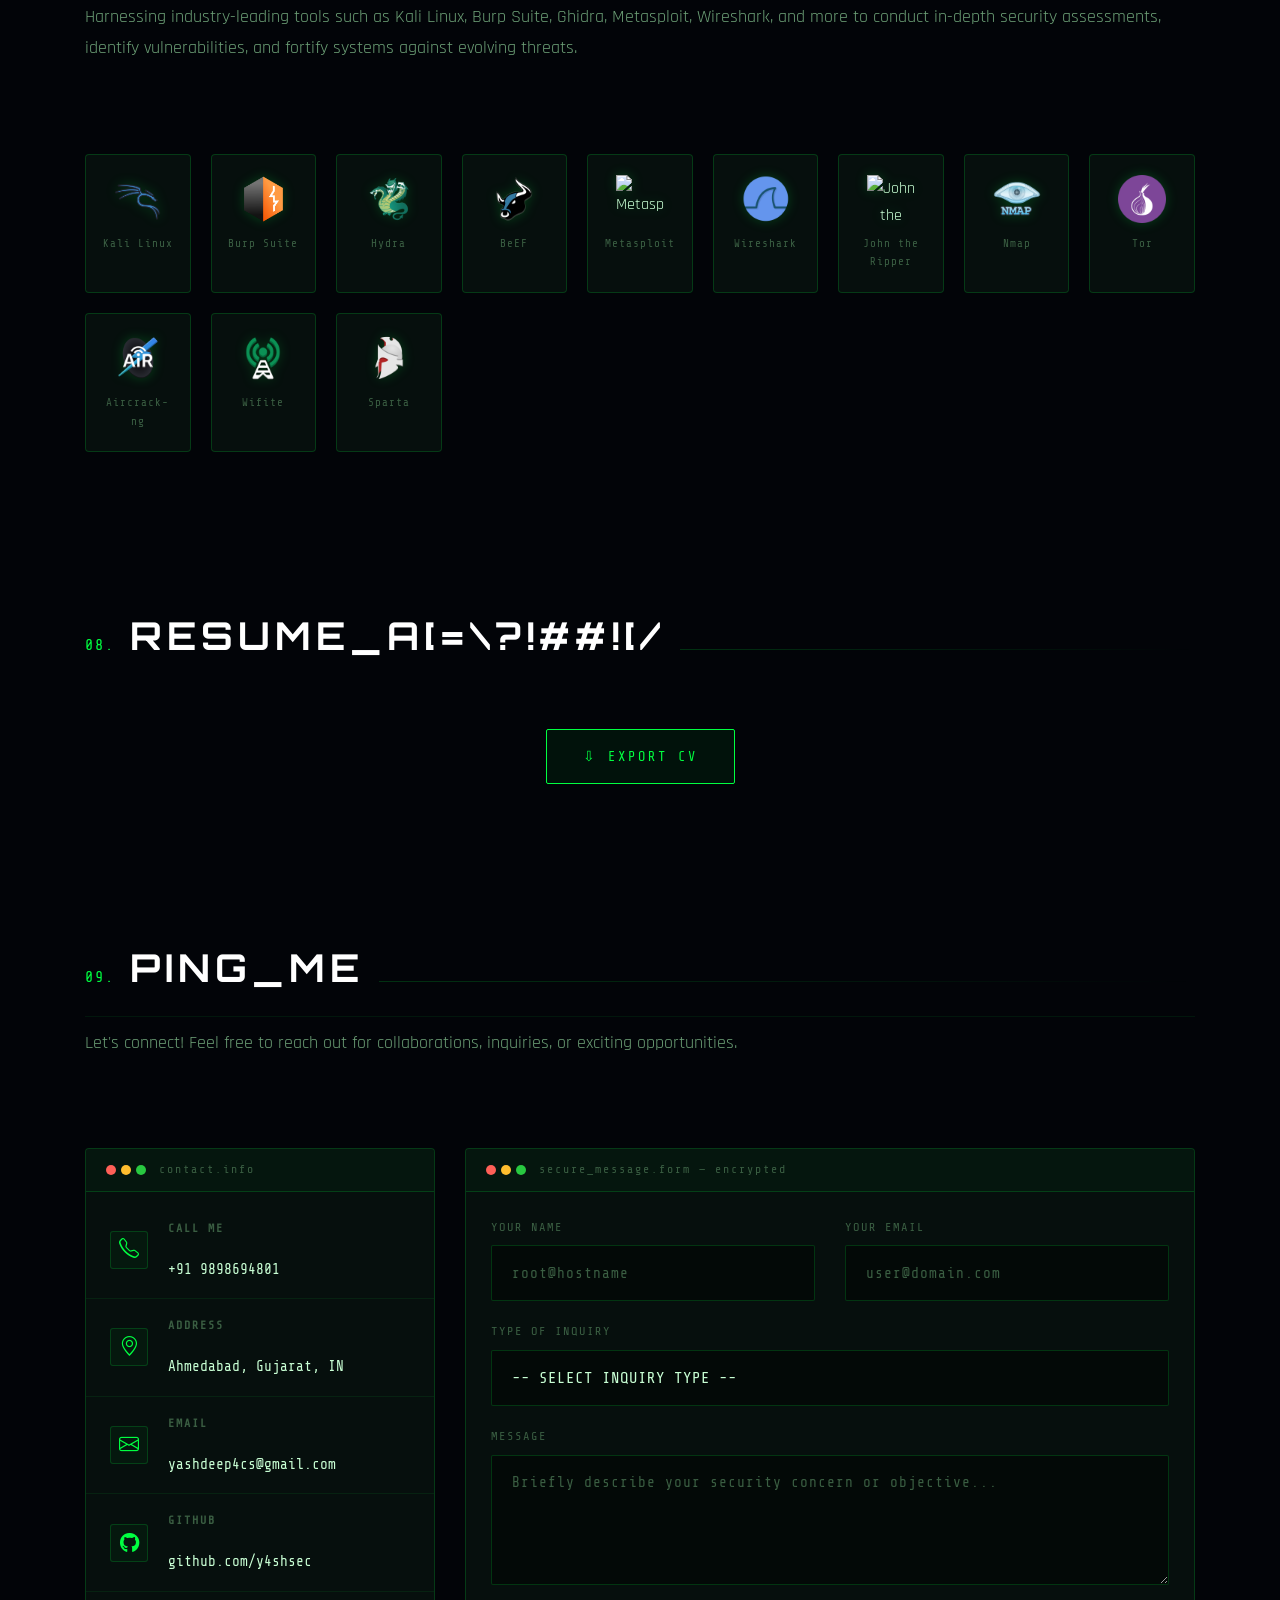
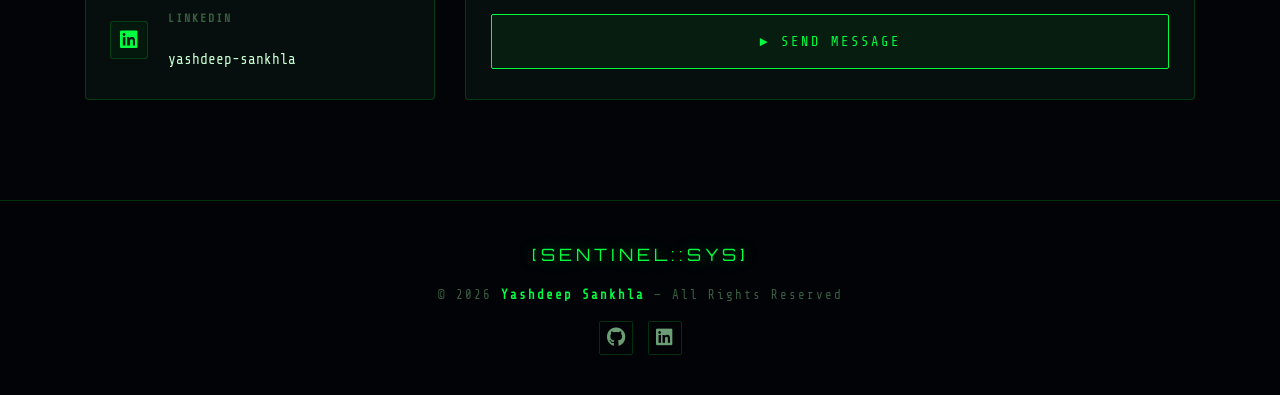
==== commit bdc8fc65: "Update canonical and OG URLs for live Vercel domain" ====
--- a/index.html
+++ b/index.html
@@ -3,12 +3,31 @@
 <head>
   <meta charset="utf-8">
   <meta content="width=device-width, initial-scale=1.0" name="viewport">
-  <title>Yashdeep Sankhla — Sentinel | Cybersecurity Professional</title>
+  <!-- <title>Yashdeep Sankhla — Sentinel | Cybersecurity Professional</title>
   <meta name="description" content="Cybersecurity portfolio of Yashdeep Sankhla — DFIR, VAPT, SOC, Penetration Testing.">
   <meta property="og:title" content="Yashdeep Sankhla (Sentinel)">
-  <meta property="og:description" content="Explore the projects and achievements of Yashdeep Sankhla, a cybersecurity enthusiast and ethical hacker.">
-  
-
+  <meta property="og:description" content="Explore the projects and achievements of Yashdeep Sankhla, a cybersecurity enthusiast and ethical hacker."> -->
+
+<title>Yashdeep Sankhla — Sentinel | Cybersecurity Professional</title>
+<meta name="description" content="Cybersecurity portfolio of Yashdeep Sankhla — DFIR, VAPT, SOC Analyst, Penetration Testing, and CTF player based in Ahmedabad, India.">
+<meta name="author" content="Yashdeep Sankhla">
+<meta name="keywords" content="Yashdeep Sankhla, Sentinel, Cybersecurity, DFIR, VAPT, SOC Analyst, Penetration Testing, Bug Bounty, CTF, Digital Forensics, Network Security">
+<link rel="canonical" href="https://sentinel-portfolio-hazel.vercel.app/">
+
+<!-- Open Graph -->
+<meta property="og:type" content="website">
+<meta property="og:url" content="https://sentinel-portfolio-hazel.vercel.app/">
+<meta property="og:title" content="Yashdeep Sankhla — Sentinel | Cybersecurity Professional">
+<meta property="og:description" content="DFIR, VAPT, SOC, and Penetration Testing portfolio of Yashdeep Sankhla (Sentinel).">
+<meta property="og:image" content="https://sentinel-portfolio-hazel.vercel.app/assets/img/og-preview.jpg">
+<meta property="og:image:width" content="1200">
+<meta property="og:image:height" content="630">
+
+<!-- Twitter / X Card -->
+<meta name="twitter:card" content="summary_large_image">
+<meta name="twitter:title" content="Yashdeep Sankhla — Sentinel | Cybersecurity">
+<meta name="twitter:description" content="DFIR • VAPT • SOC • CTF portfolio of Yashdeep Sankhla.">
+<meta name="twitter:image" content="https://sentinel-portfolio-hazel.vercel.app/assets/img/og-preview.jpg">
   <!-- Favicons -->
   <link rel="apple-touch-icon" sizes="180x180" href="assets/img/favicon_io/apple-touch-icon.png">
   <link rel="icon" type="image/png" sizes="32x32" href="assets/img/favicon_io/favicon-32x32.png">
@@ -74,9 +93,9 @@
         </ul>
       </nav>
 
-      <button class="mobile-nav-toggle" id="mobileBtn" aria-label="Menu">
-        <span></span><span></span><span></span>
-      </button>
+        <button class="mobile-nav-toggle" id="mobileBtn" aria-label="Menu" aria-expanded="false" aria-controls="mobile-nav-overlay">
+          <span></span><span></span><span></span>
+        </button>
     </div>
   </header>
 
@@ -167,7 +186,7 @@
                 <div class="pd-row"><span class="pd-key">NAME</span><span class="pd-val">Yashdeep Sankhla</span></div>
                 <div class="pd-row"><span class="pd-key">ALIAS</span><span class="pd-val neon">Sentinel</span></div>
                 <div class="pd-row"><span class="pd-key">ROLE</span><span class="pd-val">Cybersecurity Professional</span></div>
-                <div class="pd-row"><span class="pd-key">EMAIL</span><span class="pd-val"><a href="mailto:yashdeep4cs@gmail.com"><span class="__cf_email__" data-cfemail="yashdeep4cs@gmail.com">yashdeep4cs@gmail.com</span></a></span></div>
+                <div class="pd-row"><span class="pd-key">EMAIL</span><span class="pd-val"><a href="mailto:yashdeep4cs@gmail.com">yashdeep4cs@gmail.com</a></span></div>
                 <div class="pd-row"><span class="pd-key">PHONE</span><span class="pd-val">+91 9898694801</span></div>
                 <div class="pd-row"><span class="pd-key">LOC</span><span class="pd-val">Ahmedabad, Gujarat, IN</span></div>
               </div>
@@ -227,10 +246,10 @@
     <!-- EDUCATION / RESUME -->
     <section id="education" class="education section">
       <div class="container">
-                          <div class="section-title" data-aos="fade-up">
-                    <span class="sec-num">03.</span><h2>Education<span class="accent">_</span></h2>
-                <div class="title-bar"></div>
-              </div>-
+        <div class="section-title" data-aos="fade-up">
+          <span class="sec-num">03.</span><h2>Education<span class="accent">_</span></h2>
+          <div class="title-bar"></div>
+        </div>
         <div class="row gy-4">
           <div class="col-lg-6" data-aos="fade-right">
             <div class="resume-group">
@@ -328,7 +347,7 @@
           <div class="title-bar"></div>
         </div>
         <div class="text-center mt-5" data-aos="fade-up">
-          <a class="btn-cyber" href="assets/resume/Yashdeep_Cyber_Domain.pdf" target="_blank" rel="noopener" download>&#8681; Export CV / Resume</a>
+          <a class="btn-cyber" href="assets/resume/Yashdeep_Cyber_Domain-1.pdf" target="_blank" rel="noopener" download>&#8681; Export CV / Resume</a>
         </div> -->
       </div>
     </section>
@@ -577,9 +596,9 @@
           <div class="tool-item"><img src="assets/img/tools/burp-suite.png" alt="Burp Suite"><span>Burp Suite</span></div>
           <div class="tool-item"><img src="assets/img/tools/hydra.png" alt="Hydra"><span>Hydra</span></div>
           <div class="tool-item"><img src="assets/img/tools/kali-beef.png" alt="BeEF"><span>BeEF</span></div>
-          <div class="tool-item"><img src="assets/img/tools/metsploit.png" alt="Metasploit"><span>Metasploit</span></div>
+          <div class="tool-item"><img src="assets/img/tools/metasploit.png" alt="Metasploit"><span>Metasploit</span></div>
           <div class="tool-item"><img src="assets/img/tools/wireshark.png" alt="Wireshark"><span>Wireshark</span></div>
-          <div class="tool-item"><img src="assets/img/tools/jhon.png" alt="John the Ripper"><span>John the Ripper</span></div>
+          <div class="tool-item"><img src="assets/img/tools/john.png" alt="John the Ripper"><span>John the Ripper</span></div>
           <div class="tool-item"><img src="assets/img/tools/nmap.png" alt="Nmap"><span>Nmap</span></div>
           <div class="tool-item"><img src="assets/img/tools/onion_tor.png" alt="Tor"><span>Tor</span></div>
           <div class="tool-item"><img src="assets/img/tools/kali-aircrack-ng.png" alt="Aircrack-ng"><span>Aircrack-ng</span></div>
@@ -615,7 +634,7 @@
               <div class="ci-body">
                 <a href="tel:+919898694801" class="ci-row"><span class="ci-icon"><i class="bi bi-telephone"></i></span><span class="ci-text"><strong>Call Me</strong><br>+91 9898694801</span></a>
                 <a href="https://www.google.com/maps/search/?api=1&query=Ahmedabad,Gujarat,India" target="_blank" rel="noopener" class="ci-row"><span class="ci-icon"><i class="bi bi-geo-alt"></i></span><span class="ci-text"><strong>Address</strong><br>Ahmedabad, Gujarat, IN</span></a>
-                <a href="mailto:yashdeep4cs@gmail.com" class="ci-row"><span class="ci-icon"><i class="bi bi-envelope"></i></span><span class="ci-text"><strong>Email</strong><br><span class="__cf_email__" data-cfemail="yashdeep4cs@gmail.com">yashdeep4cs@gmail.com</span></span></a>
+                <a href="mailto:yashdeep4cs@gmail.com" class="ci-row"><span class="ci-icon"><i class="bi bi-envelope"></i></span><span class="ci-text"><strong>Email</strong><br>yashdeep4cs@gmail.com</span></a>
                 <a href="https://github.com/y4shsec" target="_blank" class="ci-row"><span class="ci-icon"><i class="fa-brands fa-github"></i></span><span class="ci-text"><strong>GitHub</strong><br>github.com/y4shsec</span></a>
                 <a href="https://www.linkedin.com/in/yashdeep-sankhla-1a175b2bb/" target="_blank" class="ci-row"><span class="ci-icon"><i class="fa-brands fa-linkedin"></i></span><span class="ci-text"><strong>LinkedIn</strong><br>yashdeep-sankhla</span></a>
               </div>
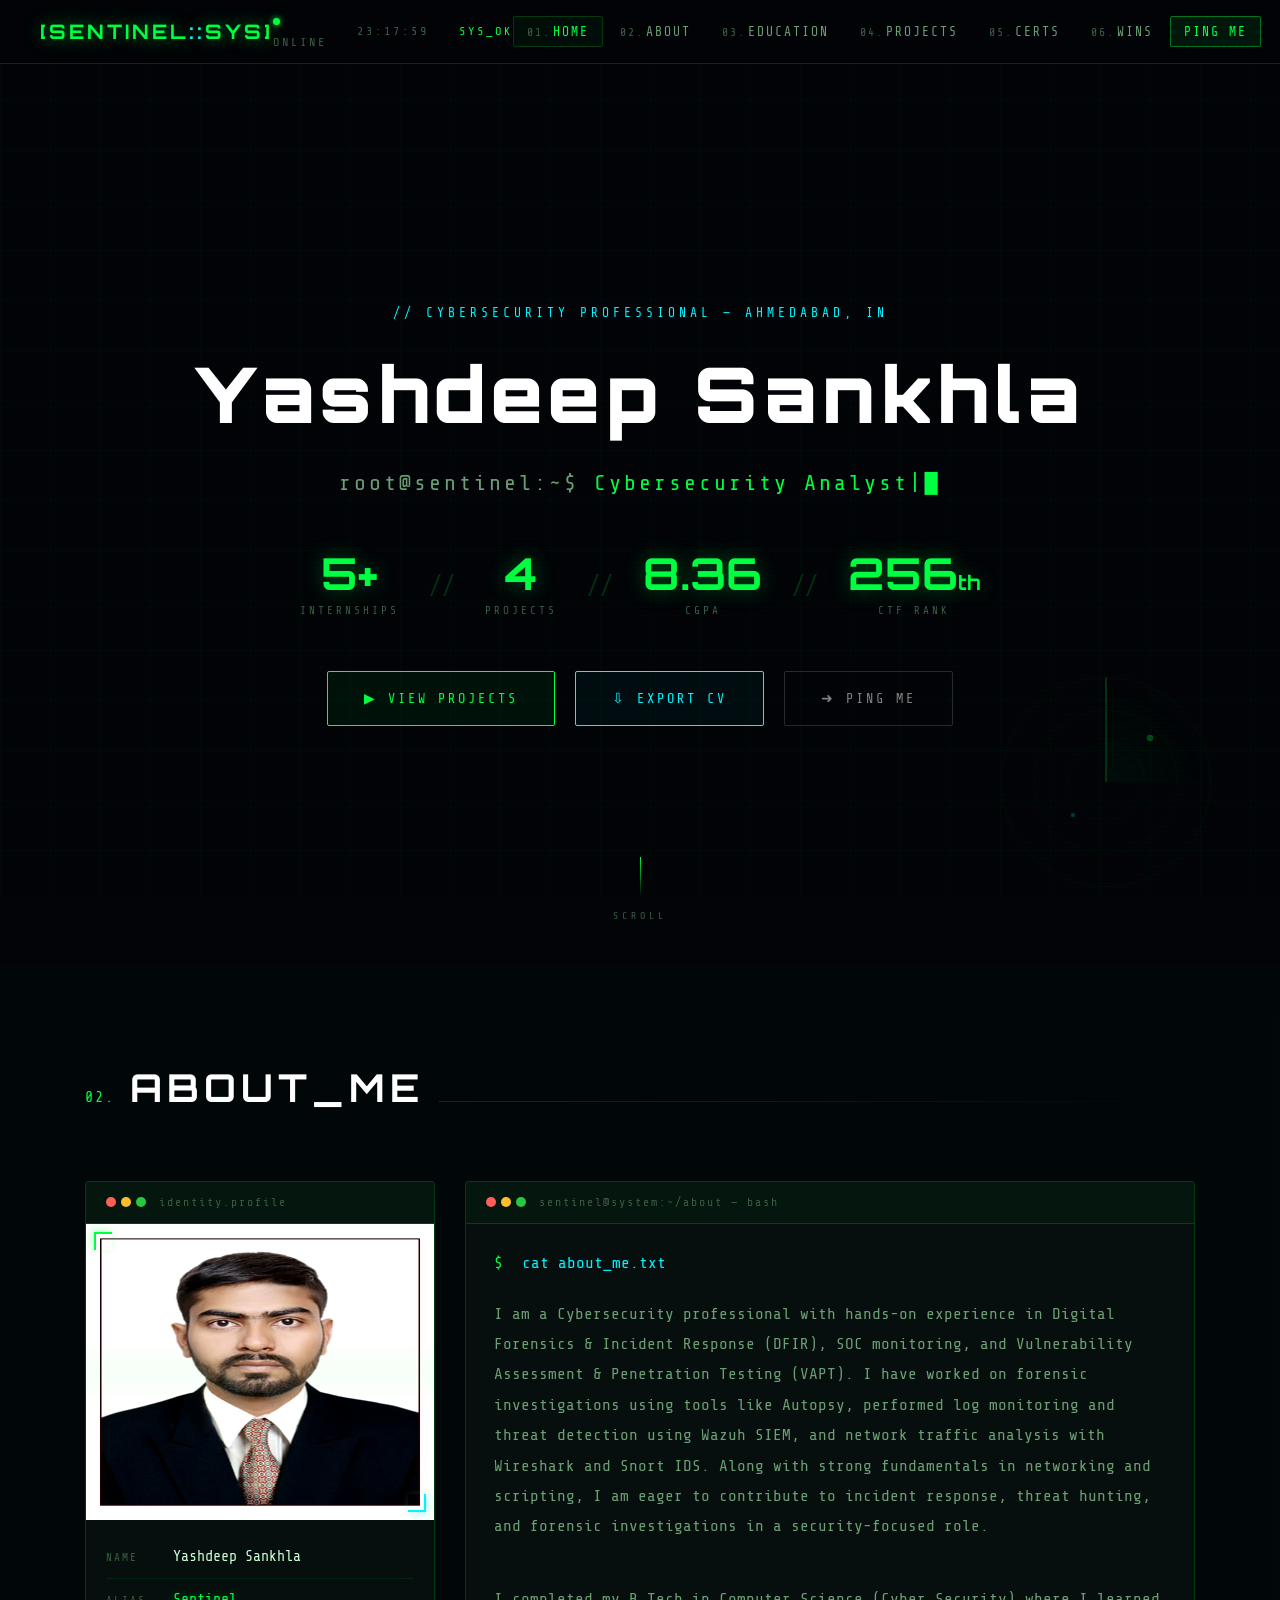
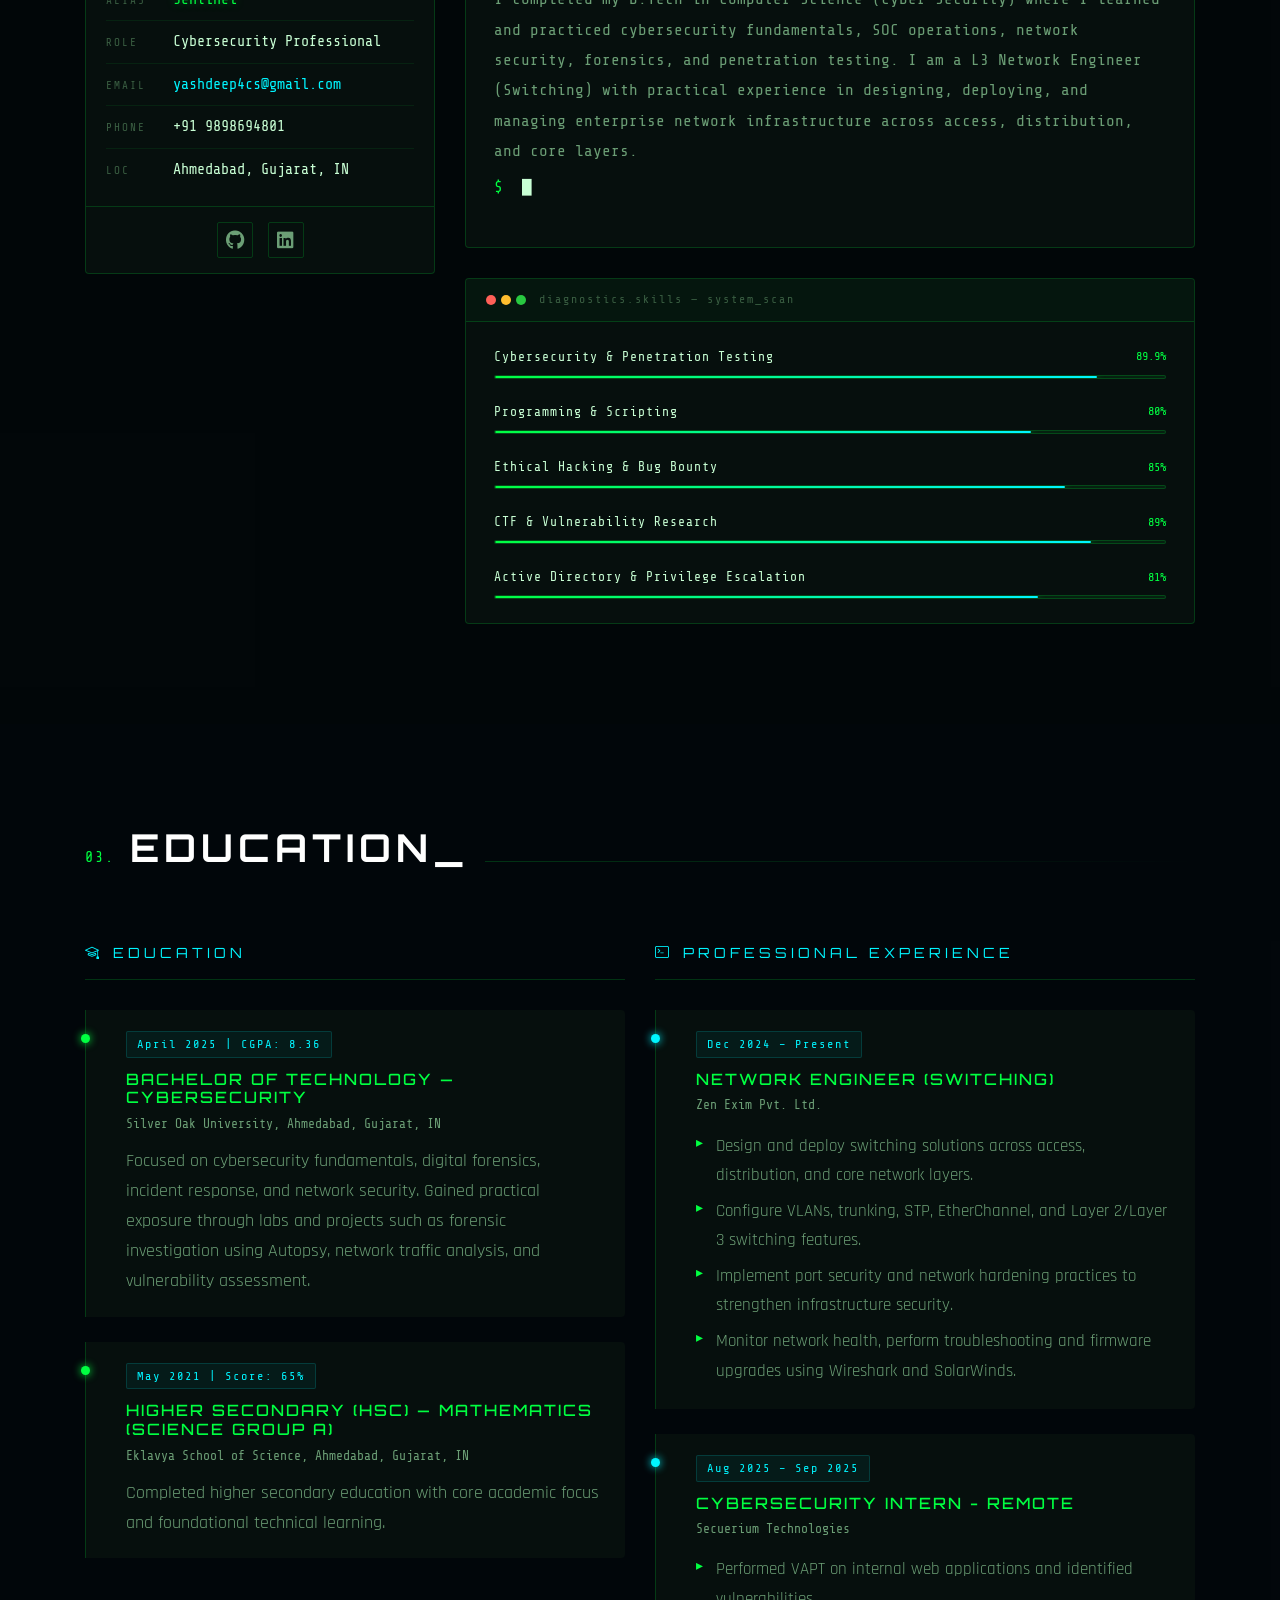
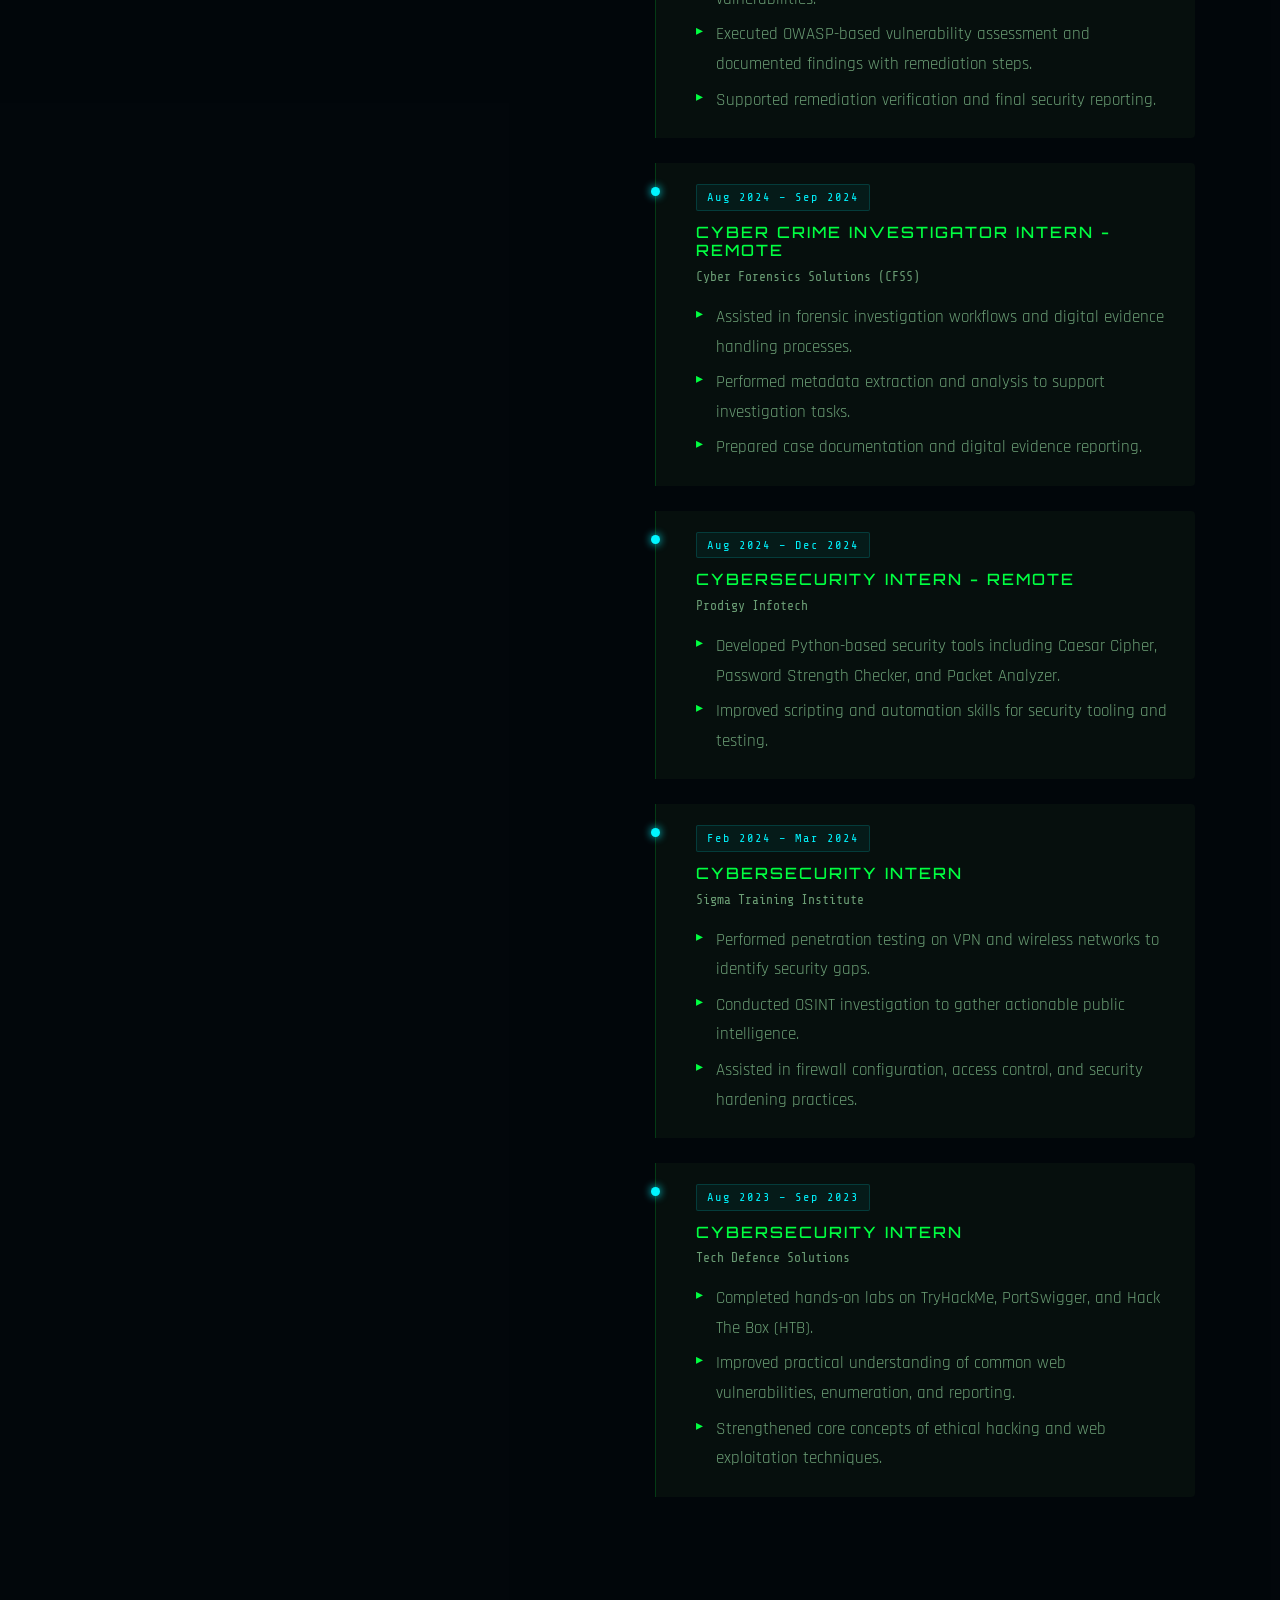
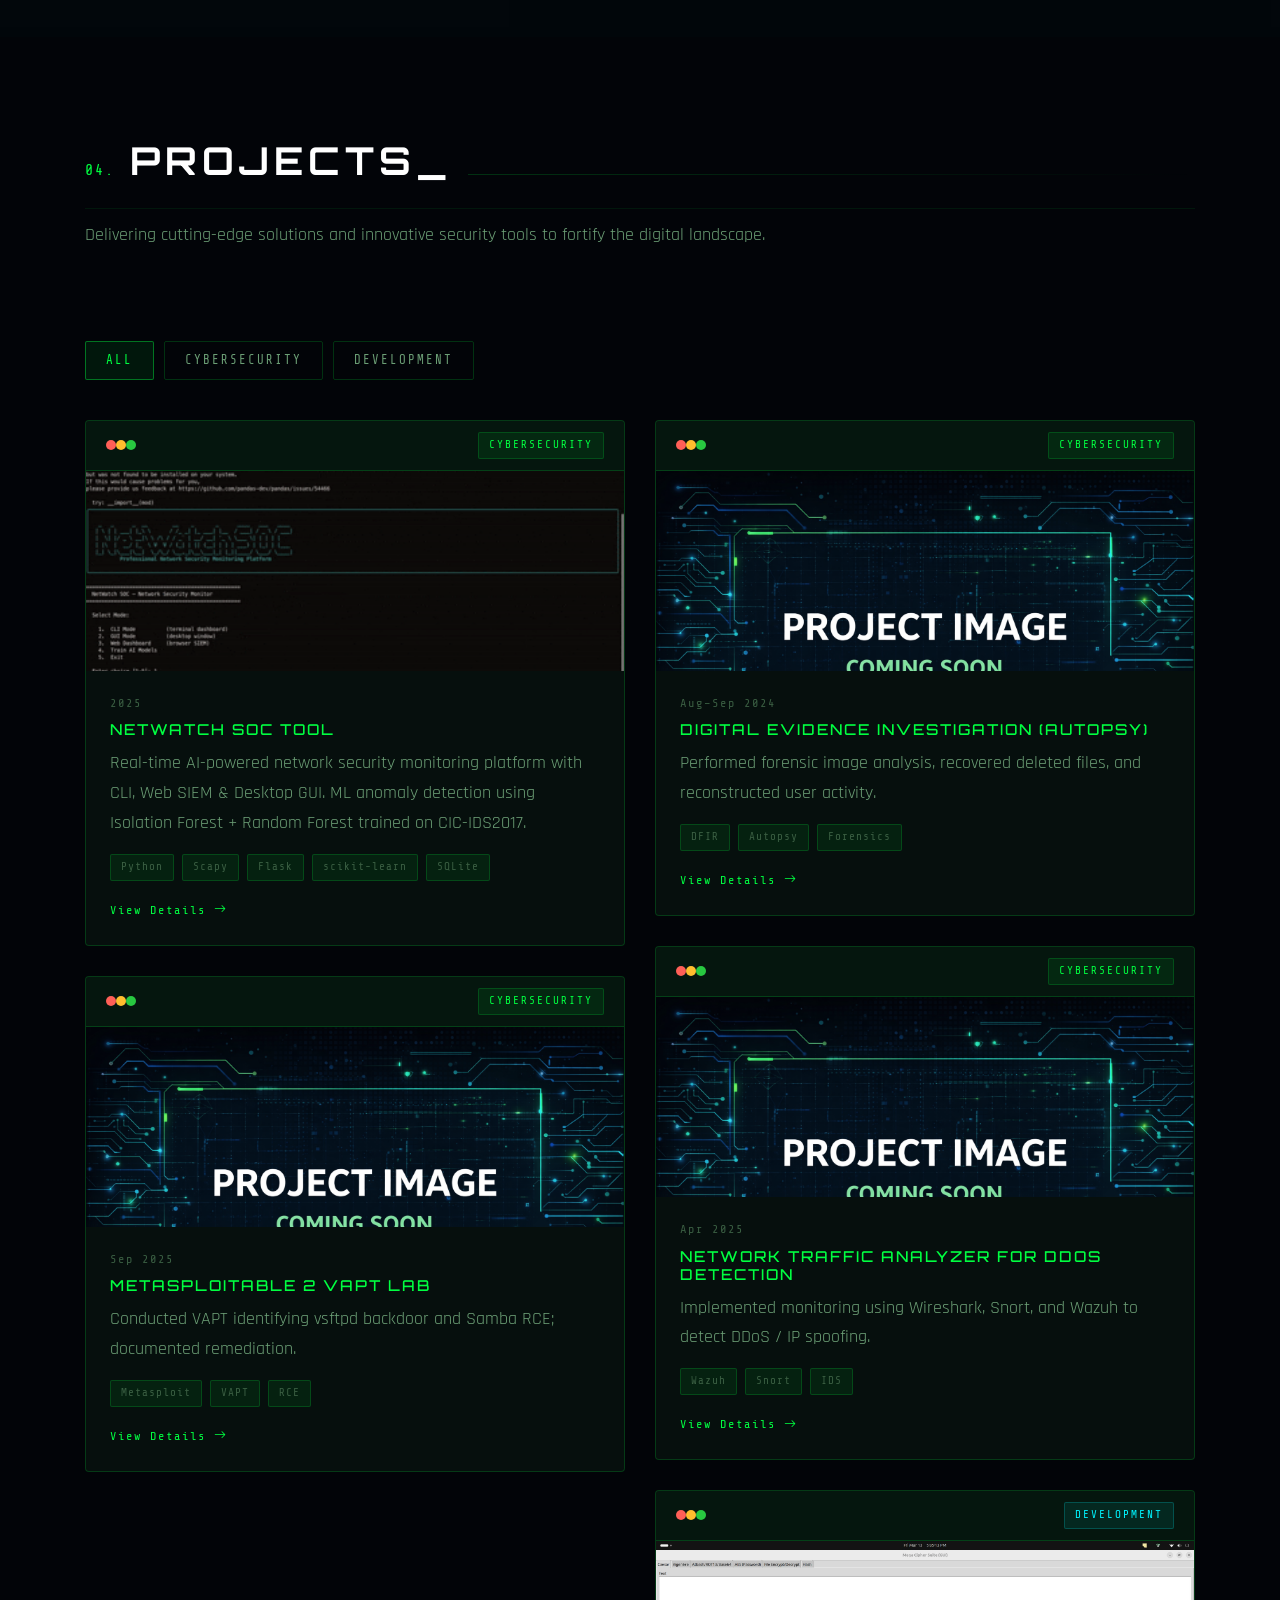
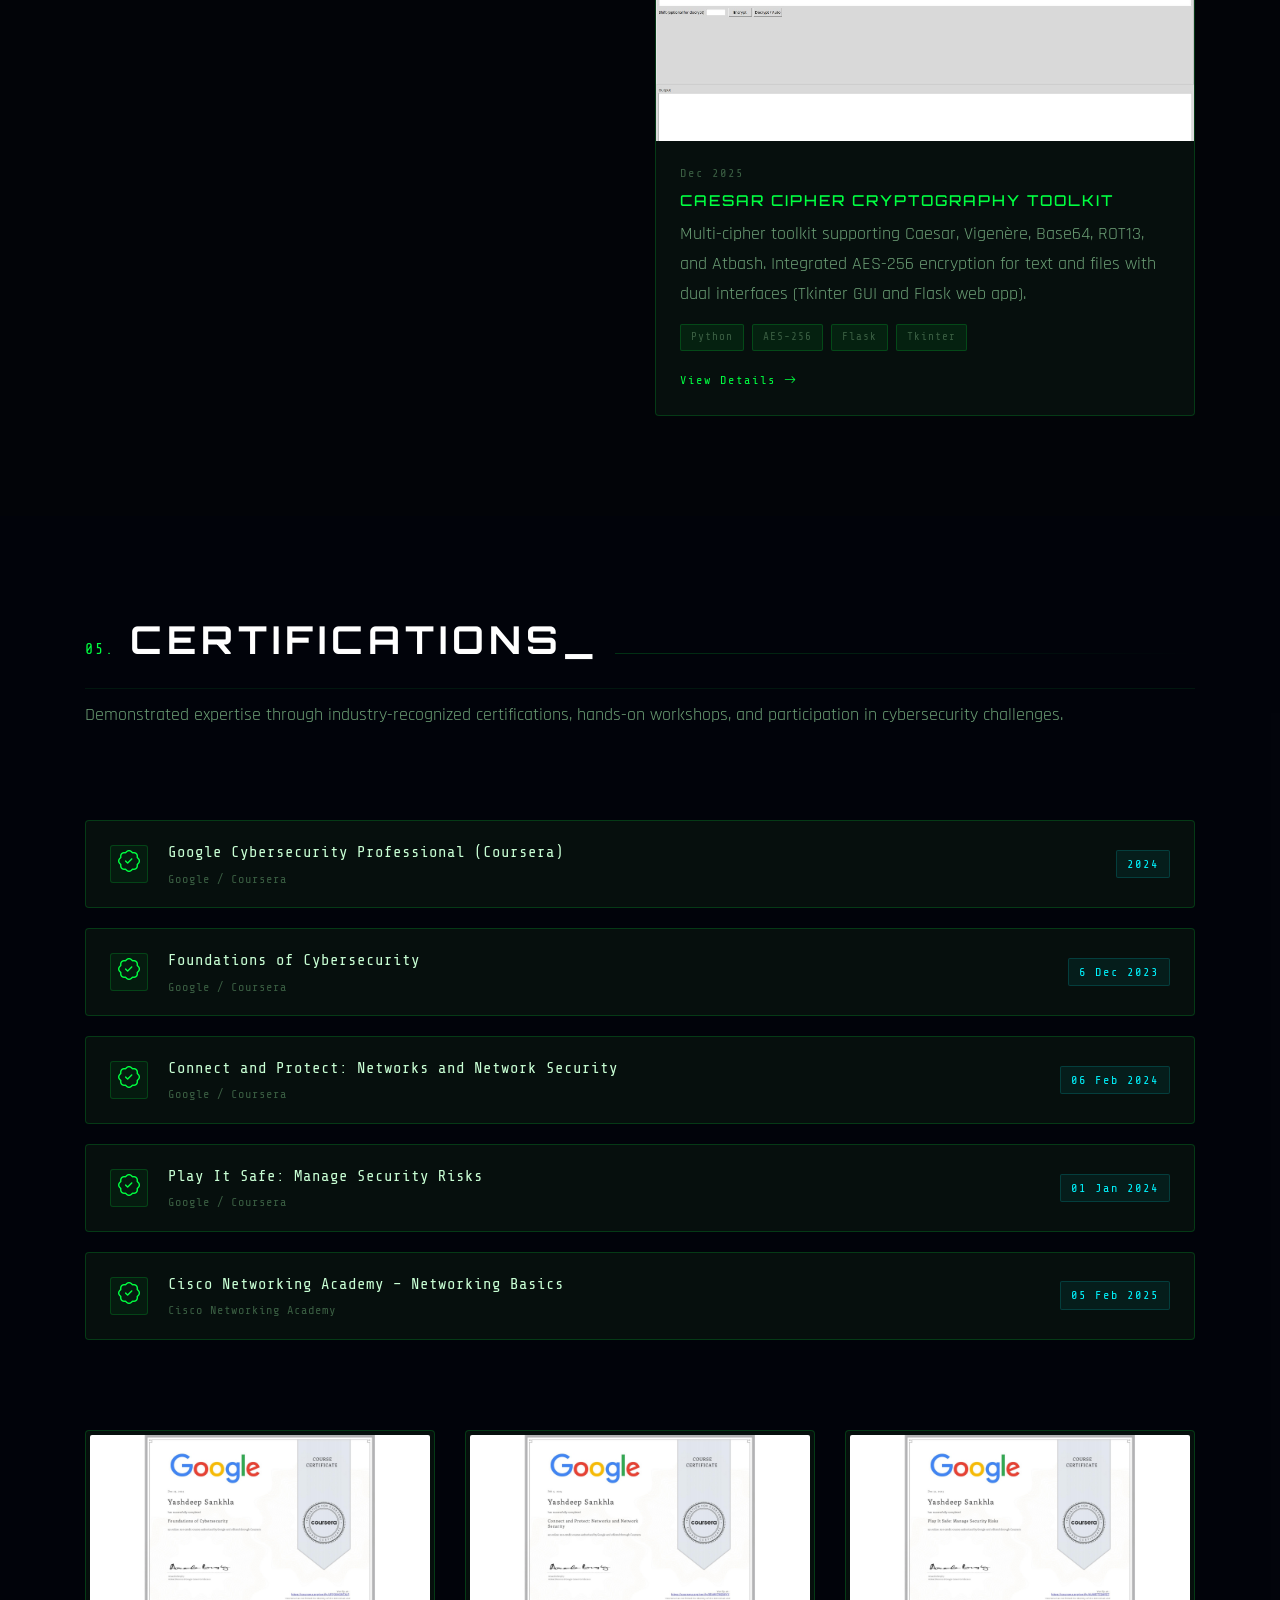
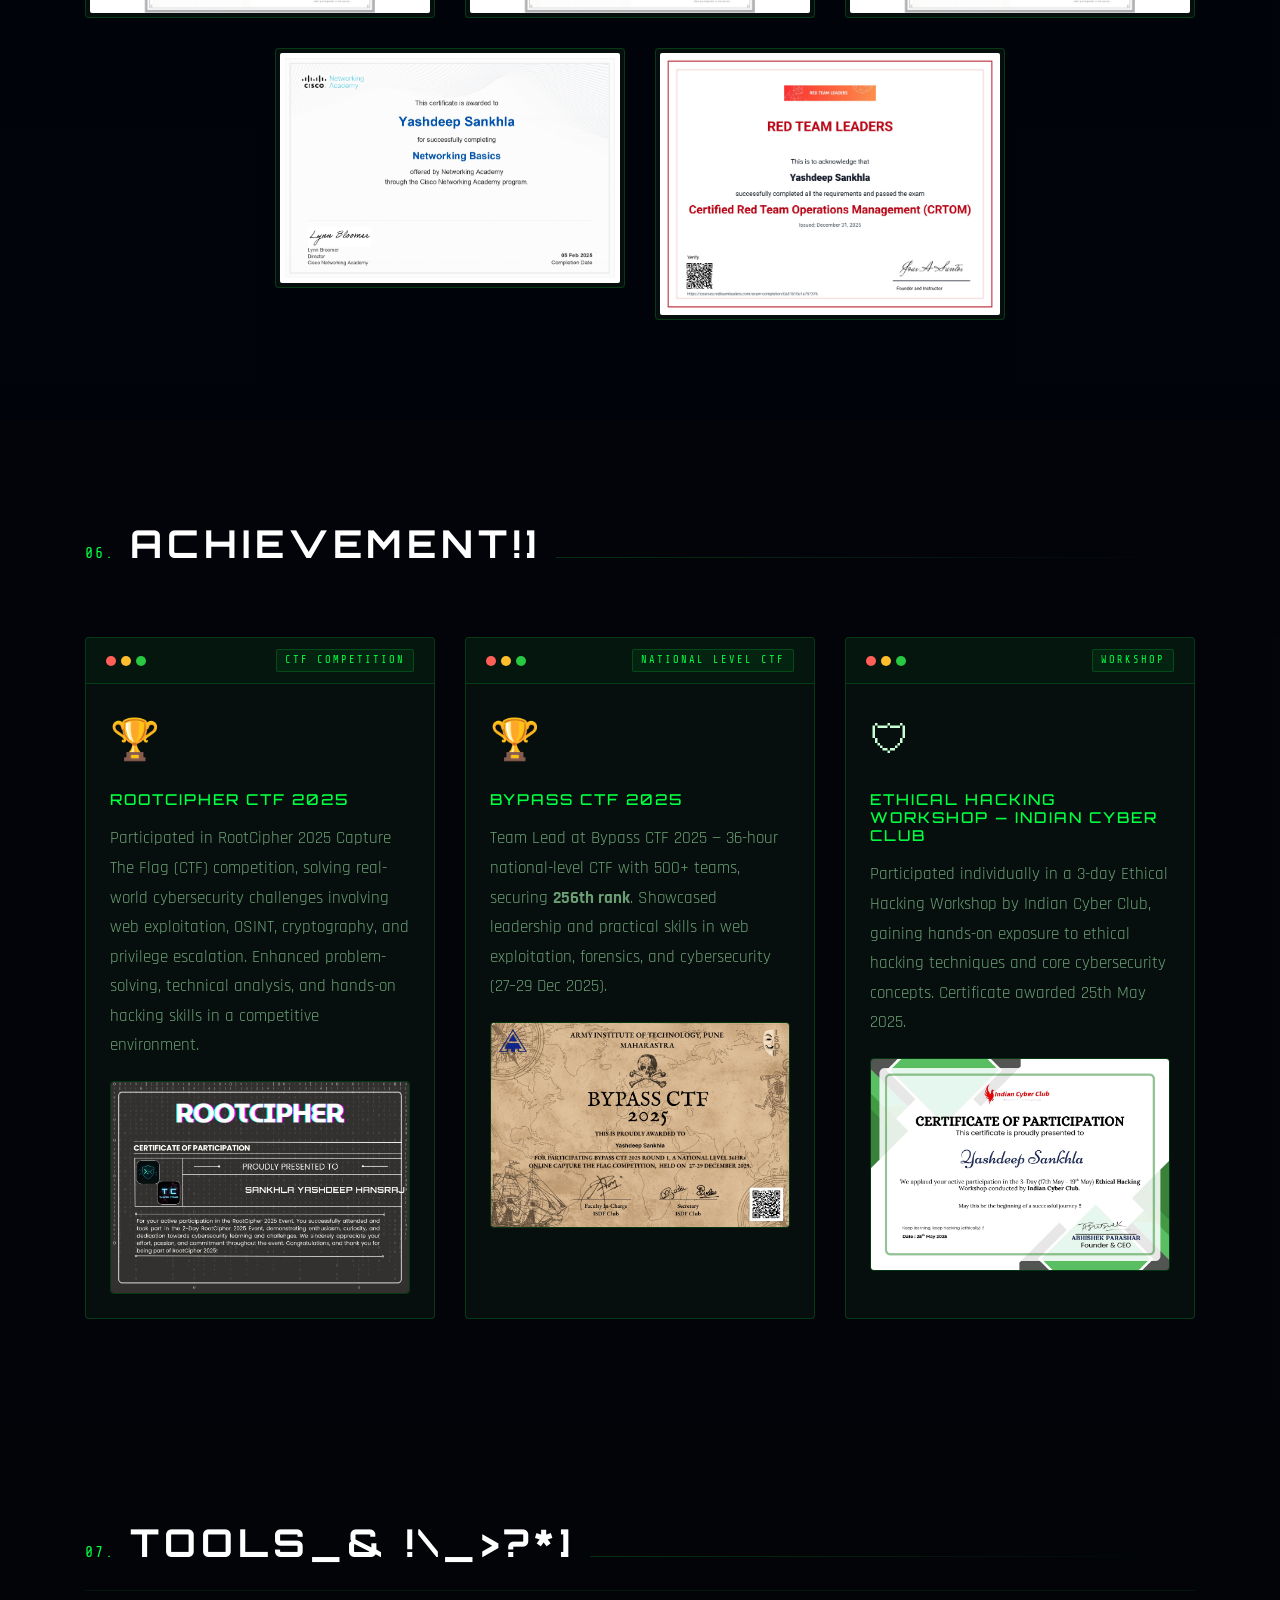
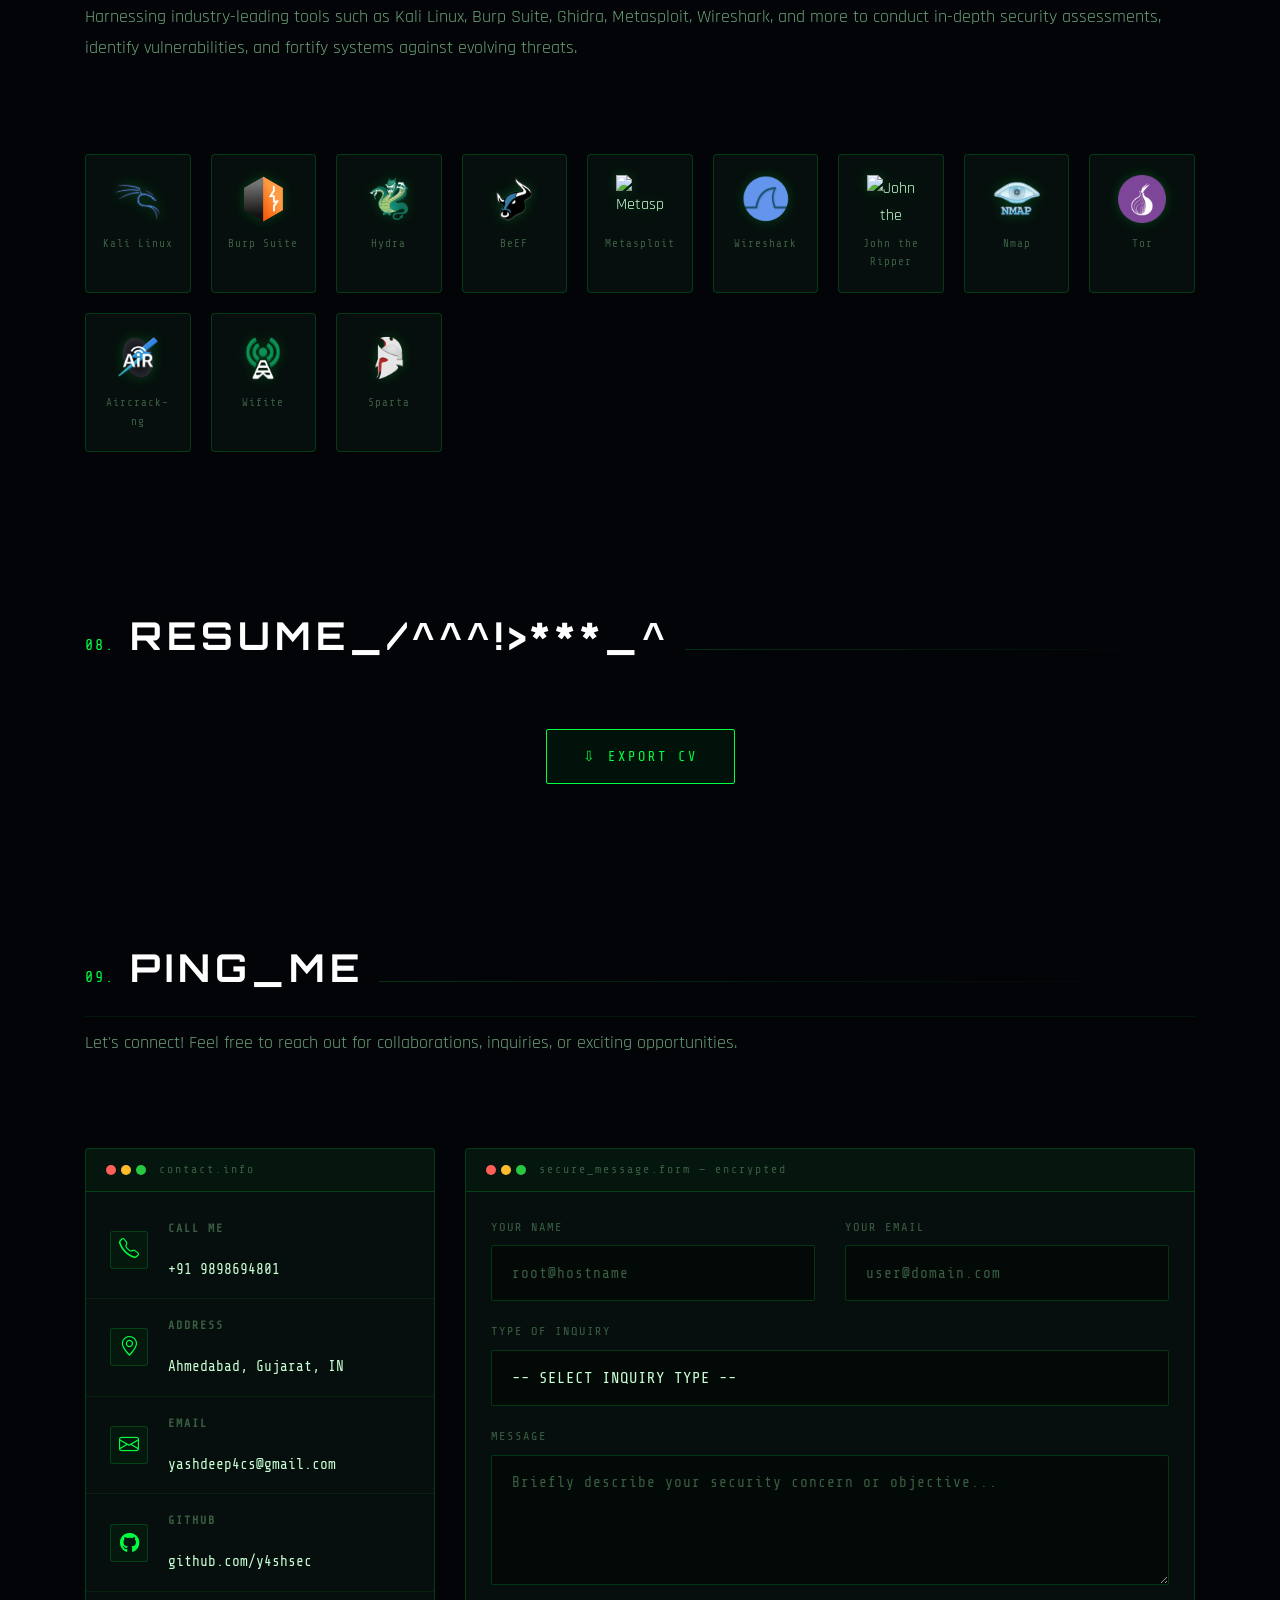
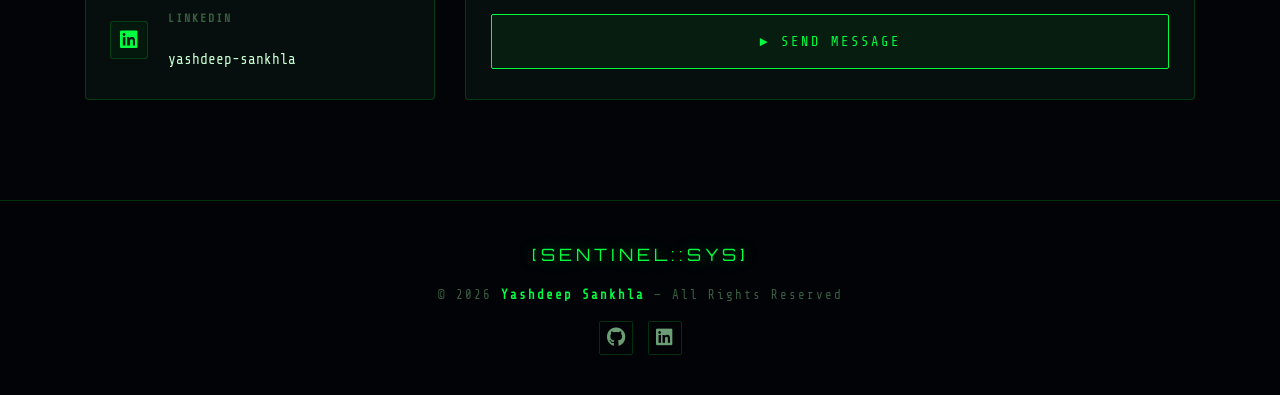
==== commit 00a09410: "Update canonical and OG URLs for live Vercel domain" ====
--- a/index.html
+++ b/index.html
@@ -12,14 +12,14 @@
 <meta name="description" content="Cybersecurity portfolio of Yashdeep Sankhla — DFIR, VAPT, SOC Analyst, Penetration Testing, and CTF player based in Ahmedabad, India.">
 <meta name="author" content="Yashdeep Sankhla">
 <meta name="keywords" content="Yashdeep Sankhla, Sentinel, Cybersecurity, DFIR, VAPT, SOC Analyst, Penetration Testing, Bug Bounty, CTF, Digital Forensics, Network Security">
-<link rel="canonical" href="https://sentinel-portfolio-hazel.vercel.app/">
+<link rel="canonical" href="https://YOUR-DOMAIN.com/">
 
 <!-- Open Graph -->
 <meta property="og:type" content="website">
-<meta property="og:url" content="https://sentinel-portfolio-hazel.vercel.app/">
+<meta property="og:url" content="https://YOUR-DOMAIN.com/">
 <meta property="og:title" content="Yashdeep Sankhla — Sentinel | Cybersecurity Professional">
 <meta property="og:description" content="DFIR, VAPT, SOC, and Penetration Testing portfolio of Yashdeep Sankhla (Sentinel).">
-<meta property="og:image" content="https://sentinel-portfolio-hazel.vercel.app/assets/img/og-preview.jpg">
+<meta property="og:image" content="https://YOUR-DOMAIN.com/assets/img/og-preview.jpg">
 <meta property="og:image:width" content="1200">
 <meta property="og:image:height" content="630">
 
@@ -27,7 +27,8 @@
 <meta name="twitter:card" content="summary_large_image">
 <meta name="twitter:title" content="Yashdeep Sankhla — Sentinel | Cybersecurity">
 <meta name="twitter:description" content="DFIR • VAPT • SOC • CTF portfolio of Yashdeep Sankhla.">
-<meta name="twitter:image" content="https://sentinel-portfolio-hazel.vercel.app/assets/img/og-preview.jpg">
+<meta name="twitter:image" content="https://YOUR-DOMAIN.com/assets/img/og-preview.jpg">
+
   <!-- Favicons -->
   <link rel="apple-touch-icon" sizes="180x180" href="assets/img/favicon_io/apple-touch-icon.png">
   <link rel="icon" type="image/png" sizes="32x32" href="assets/img/favicon_io/favicon-32x32.png">
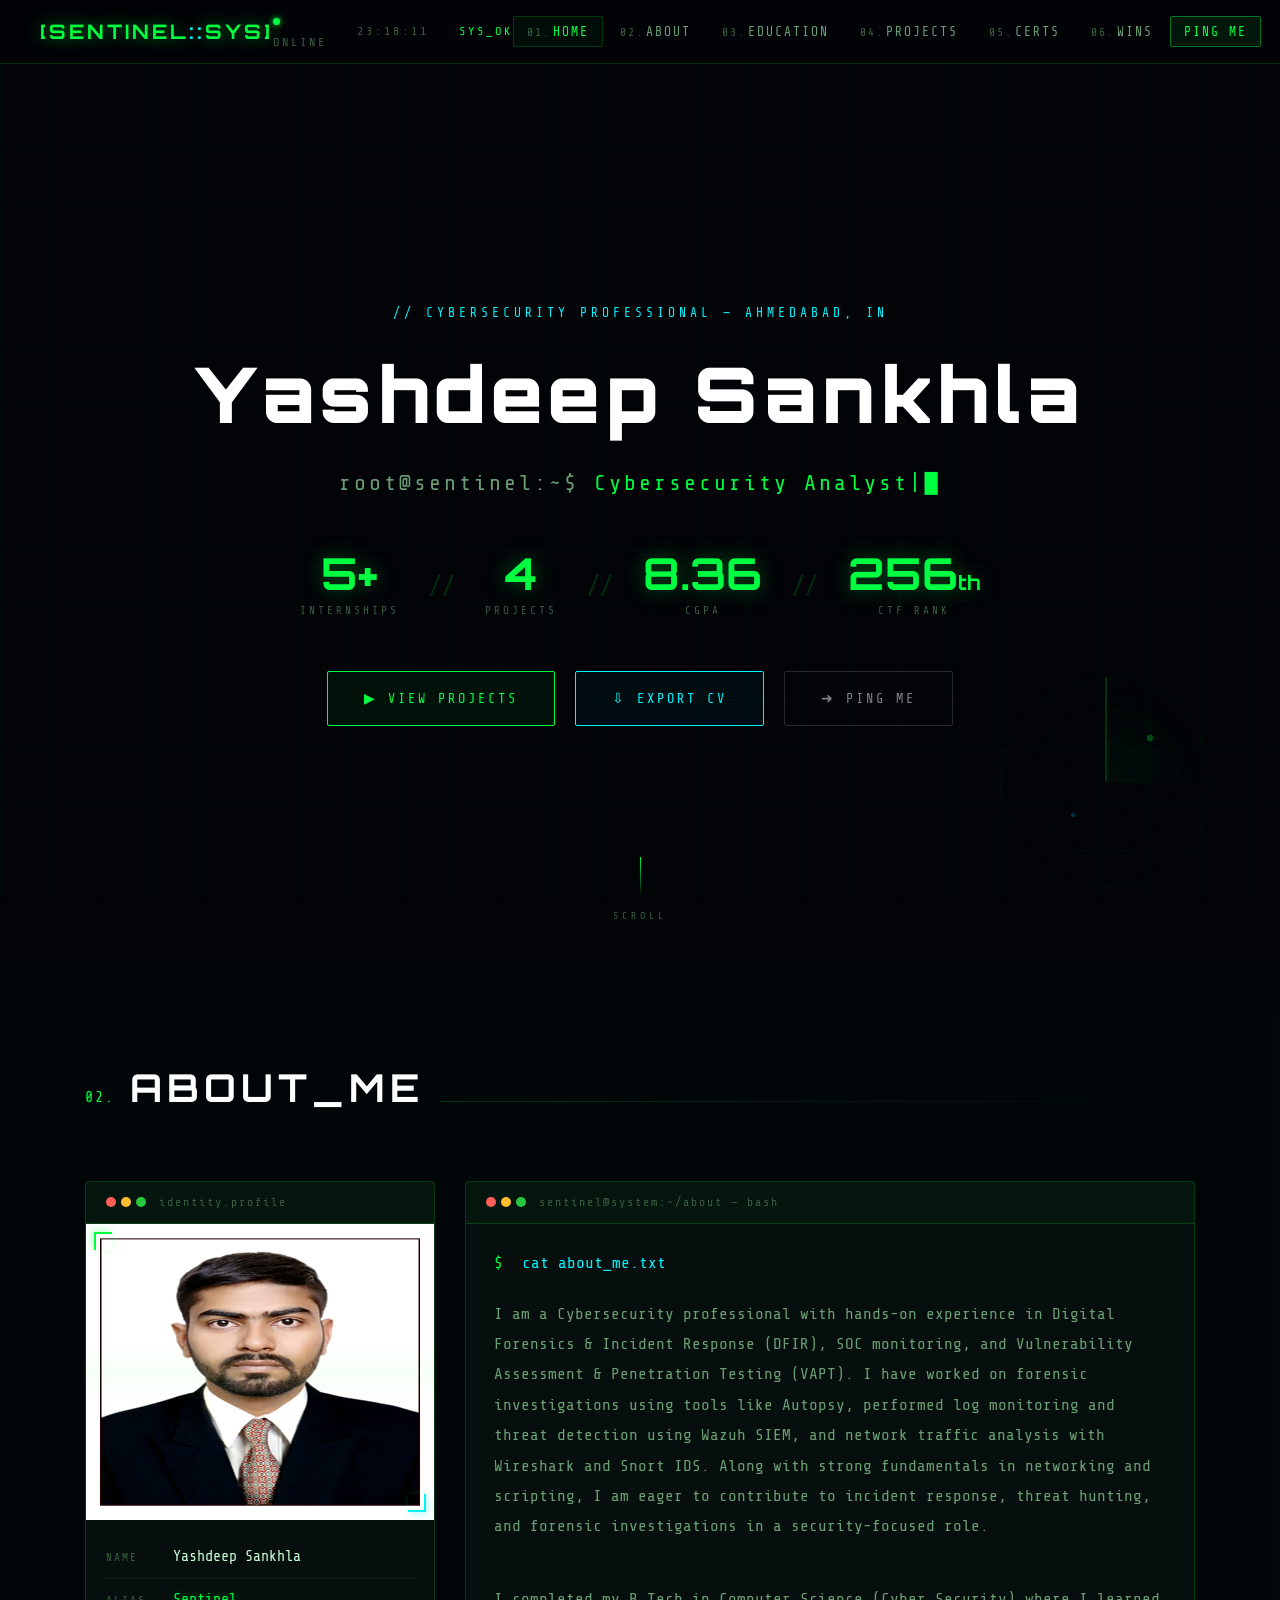
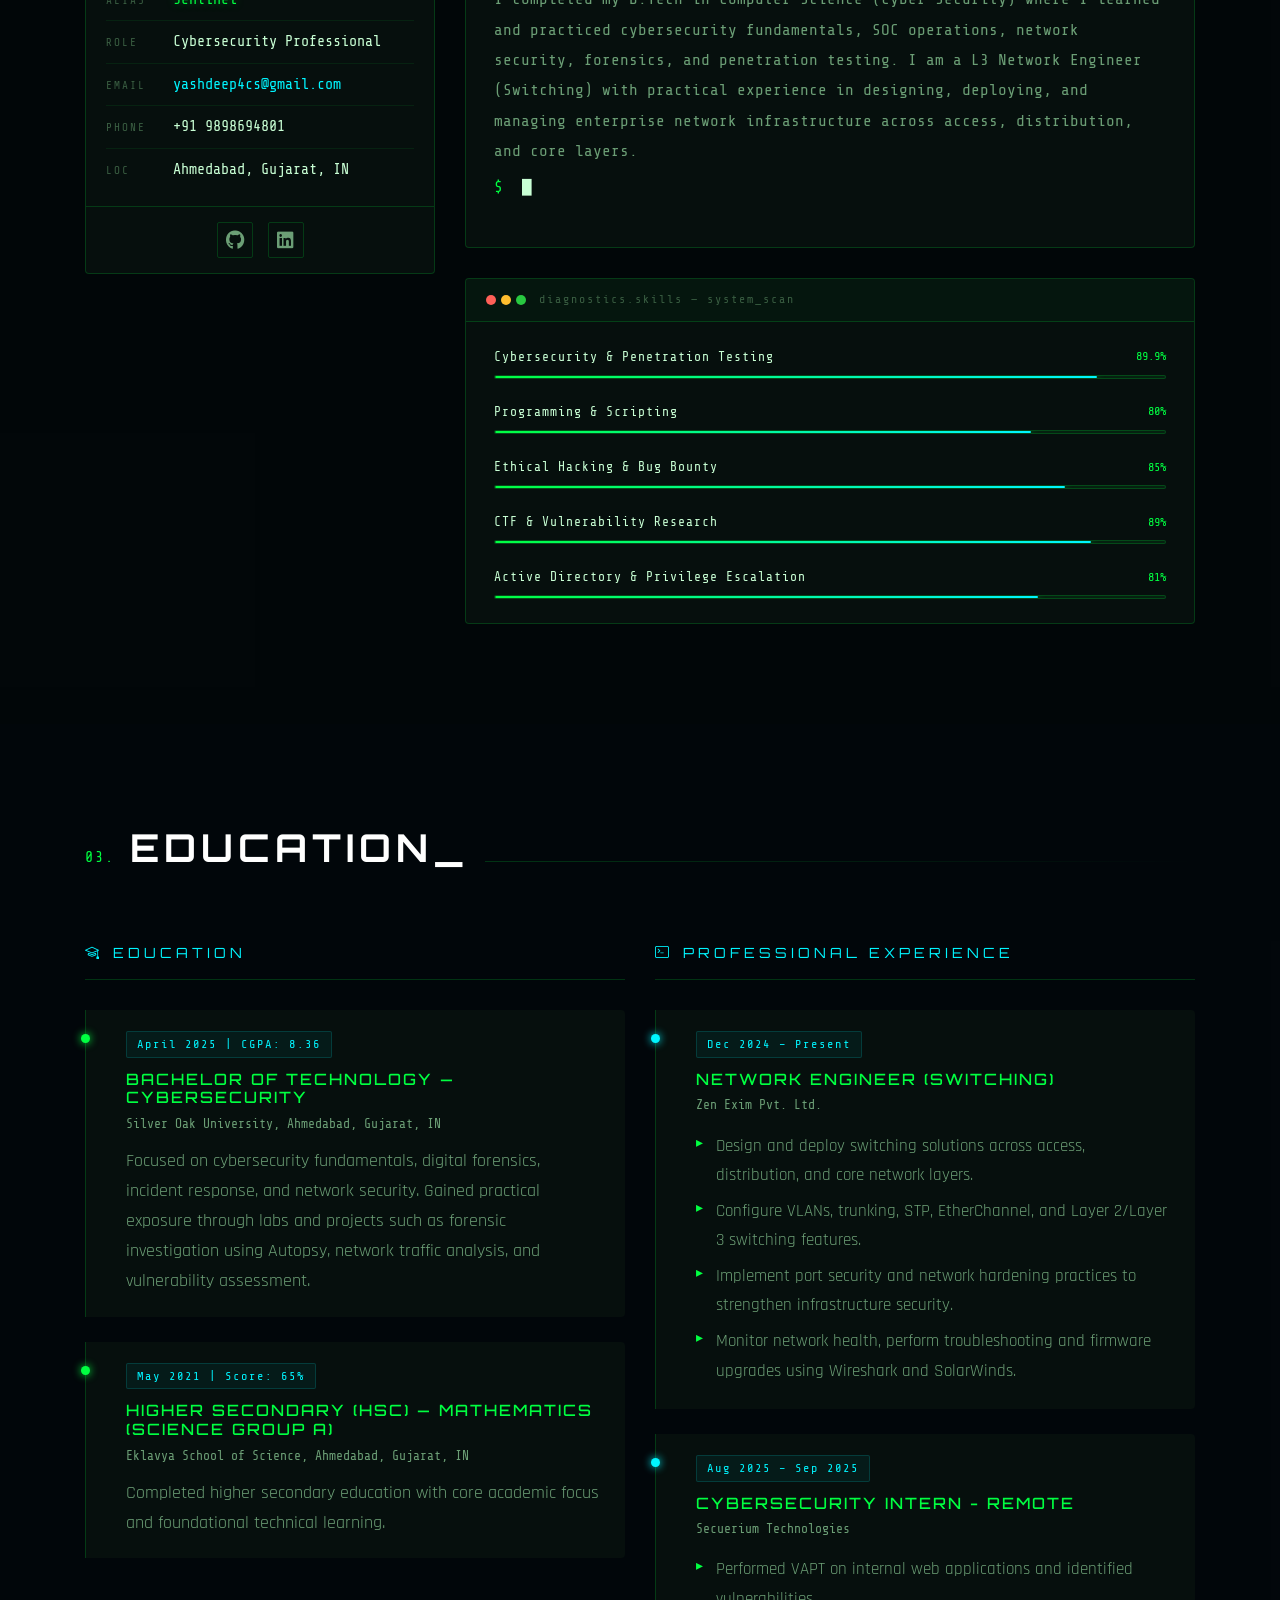
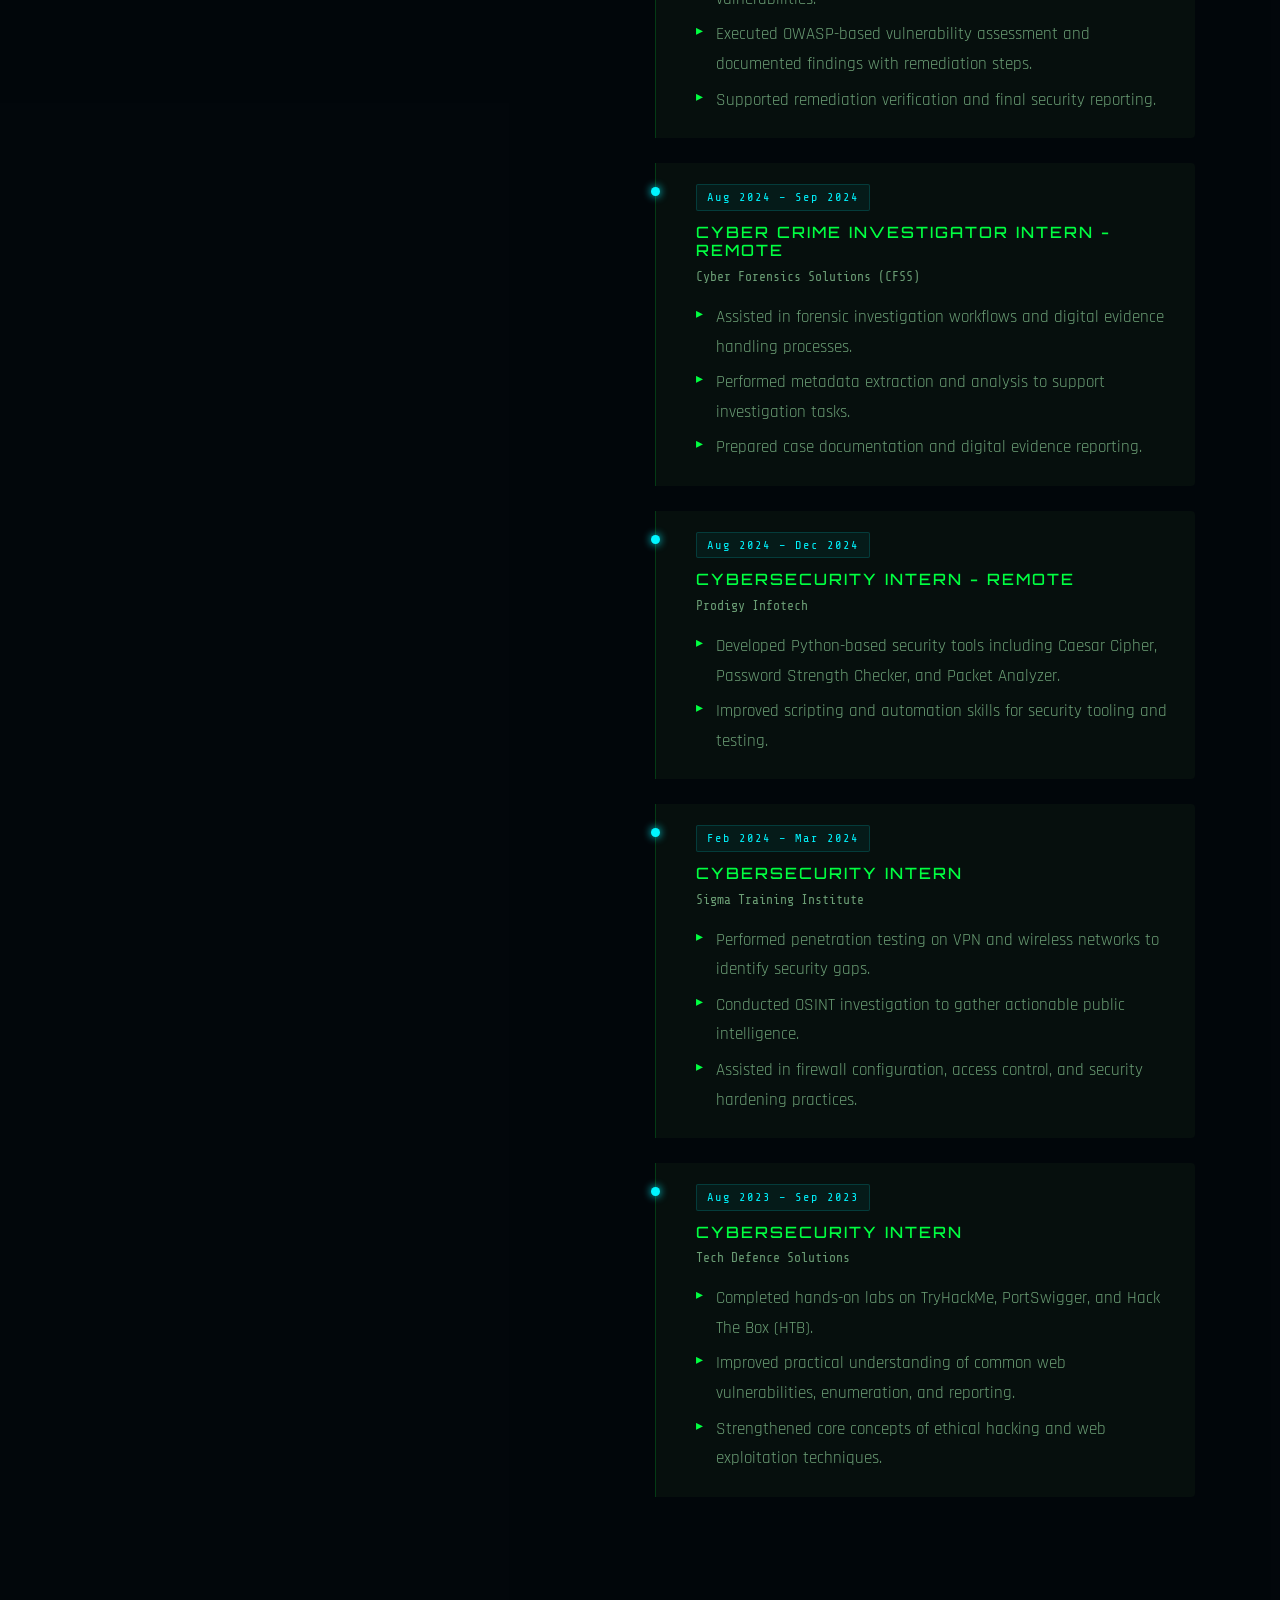
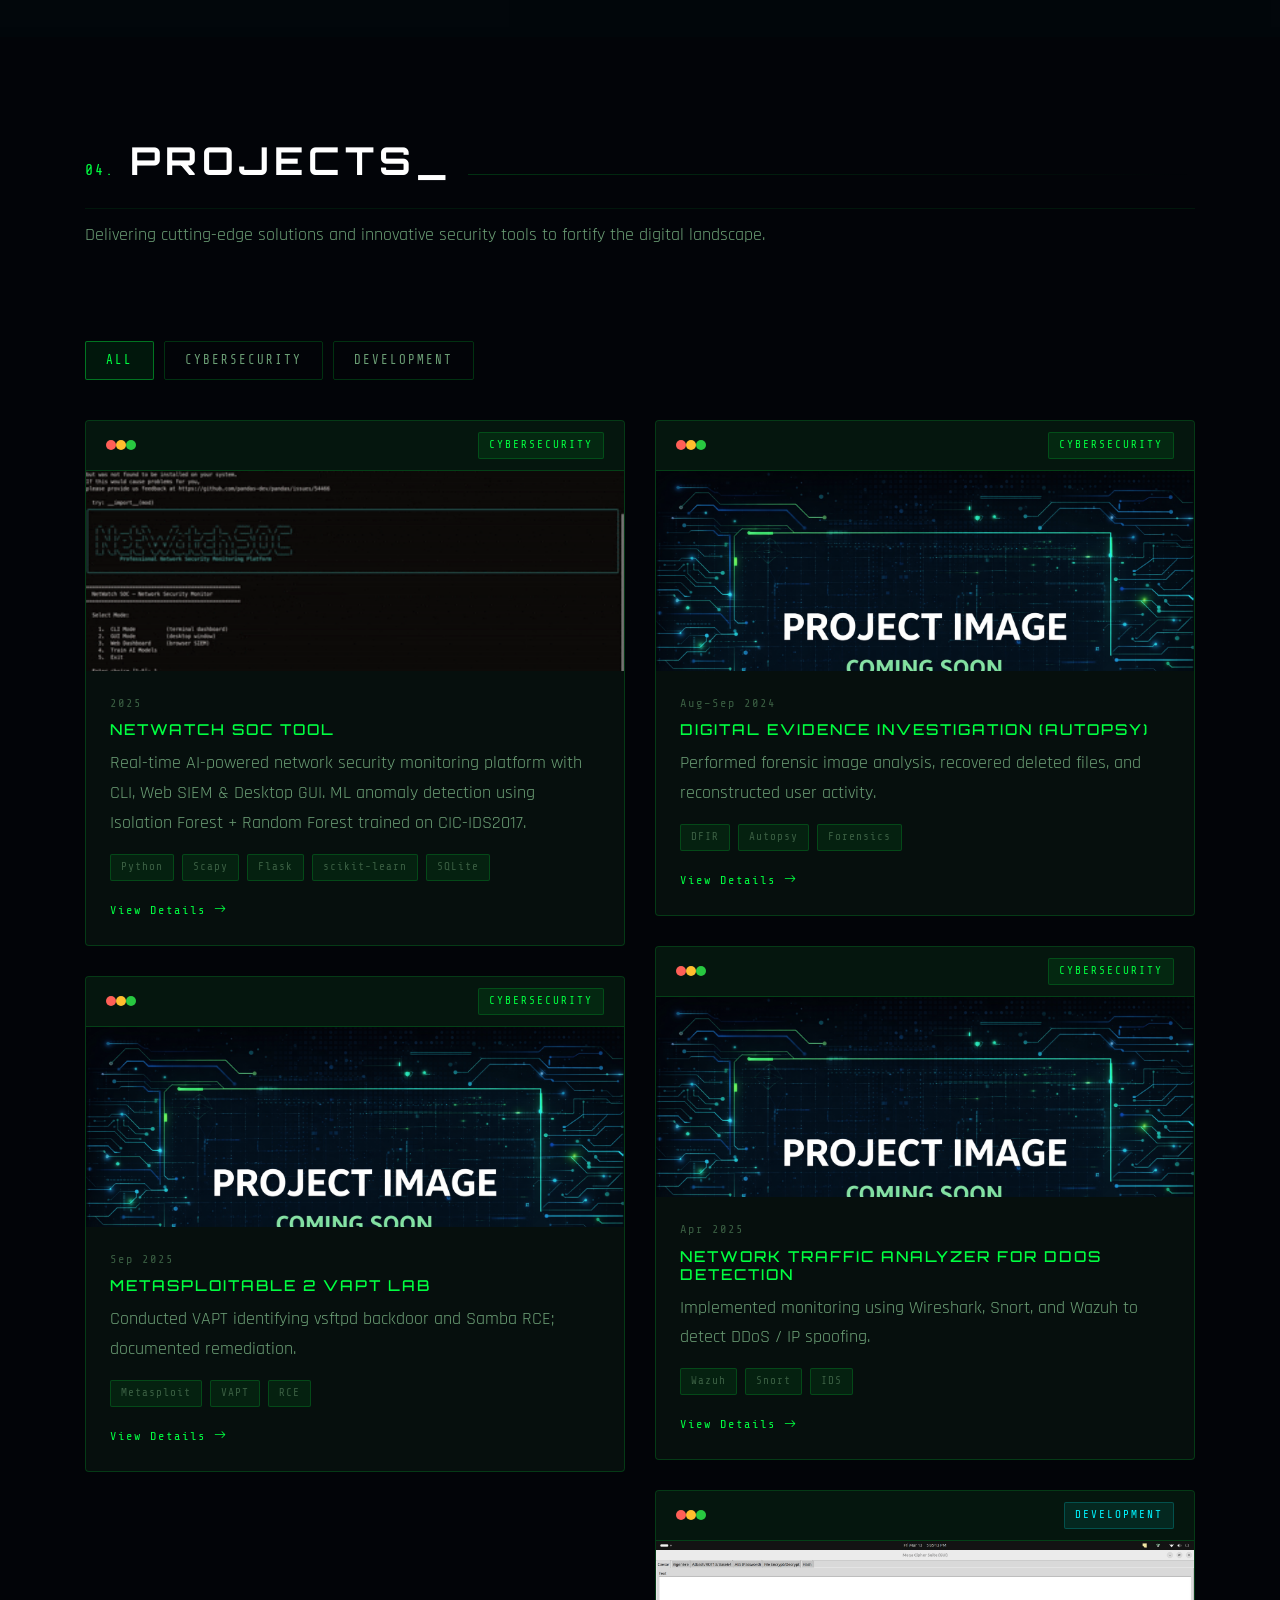
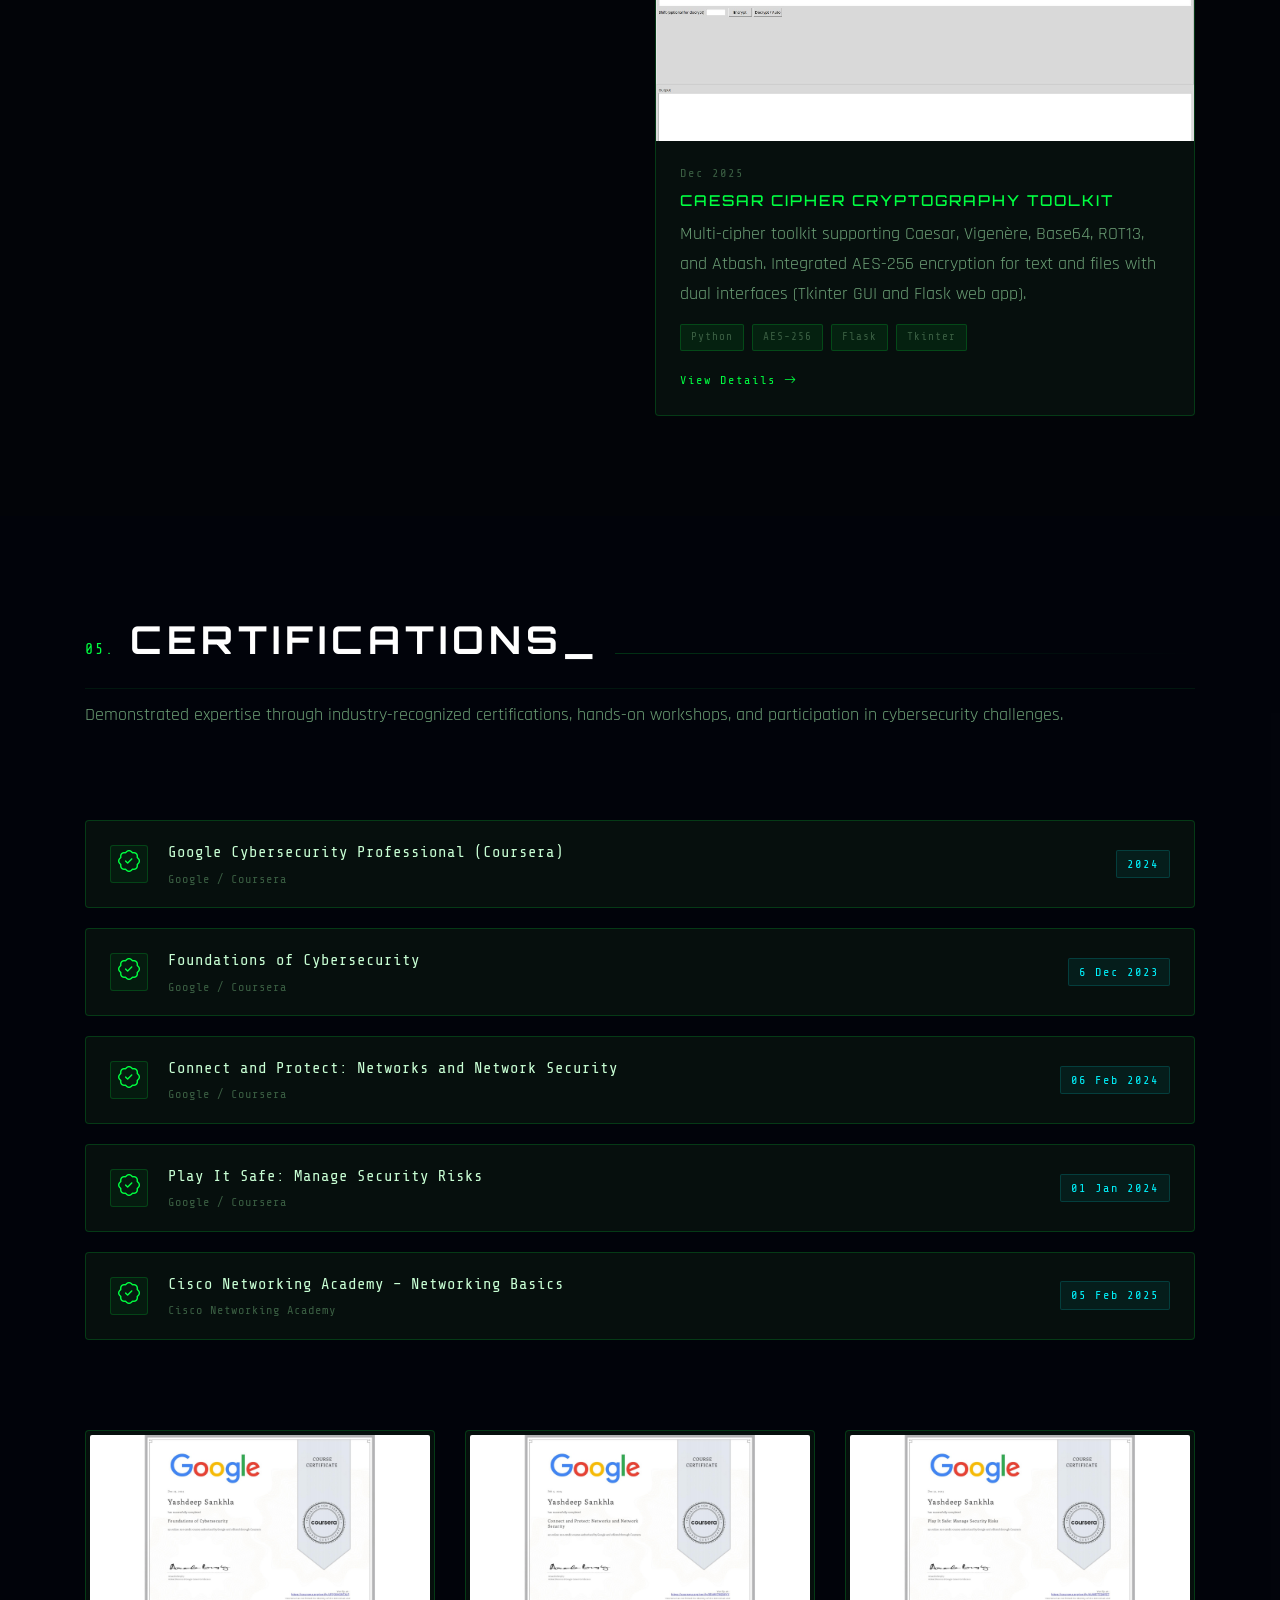
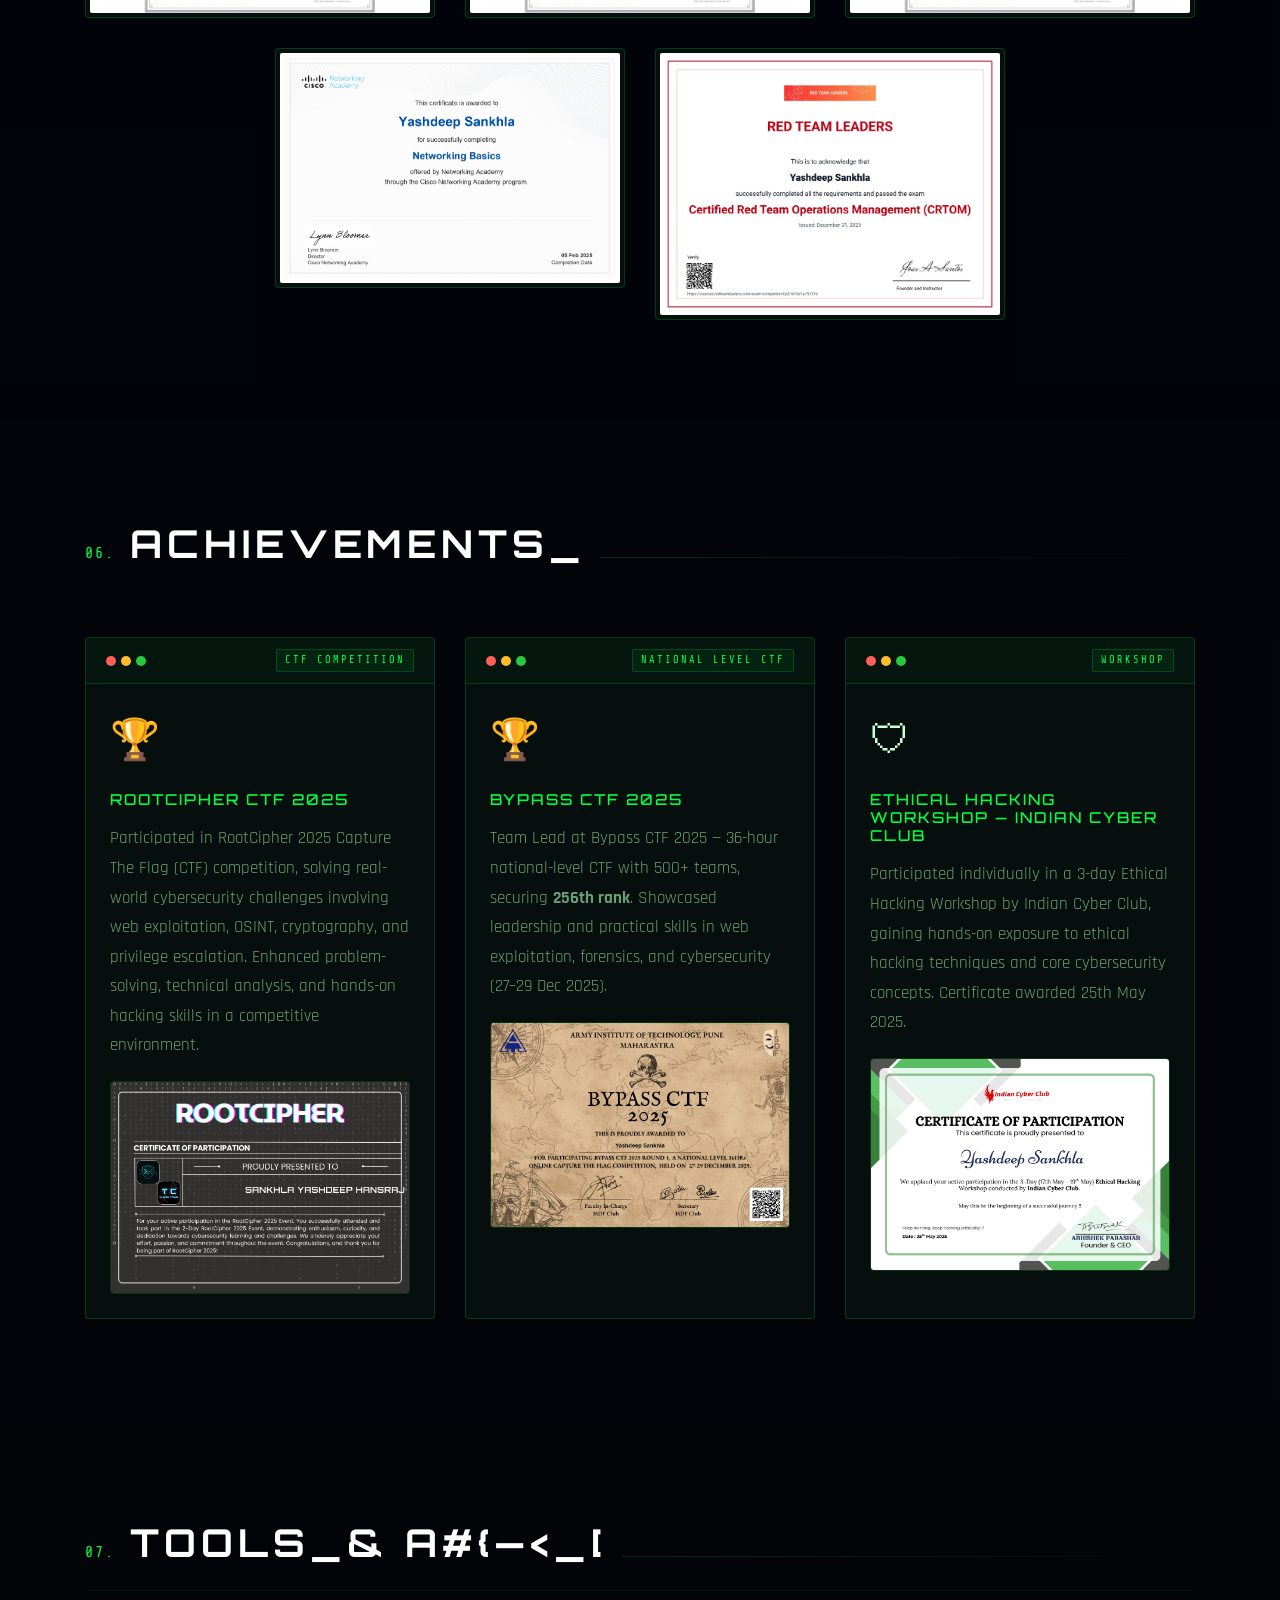
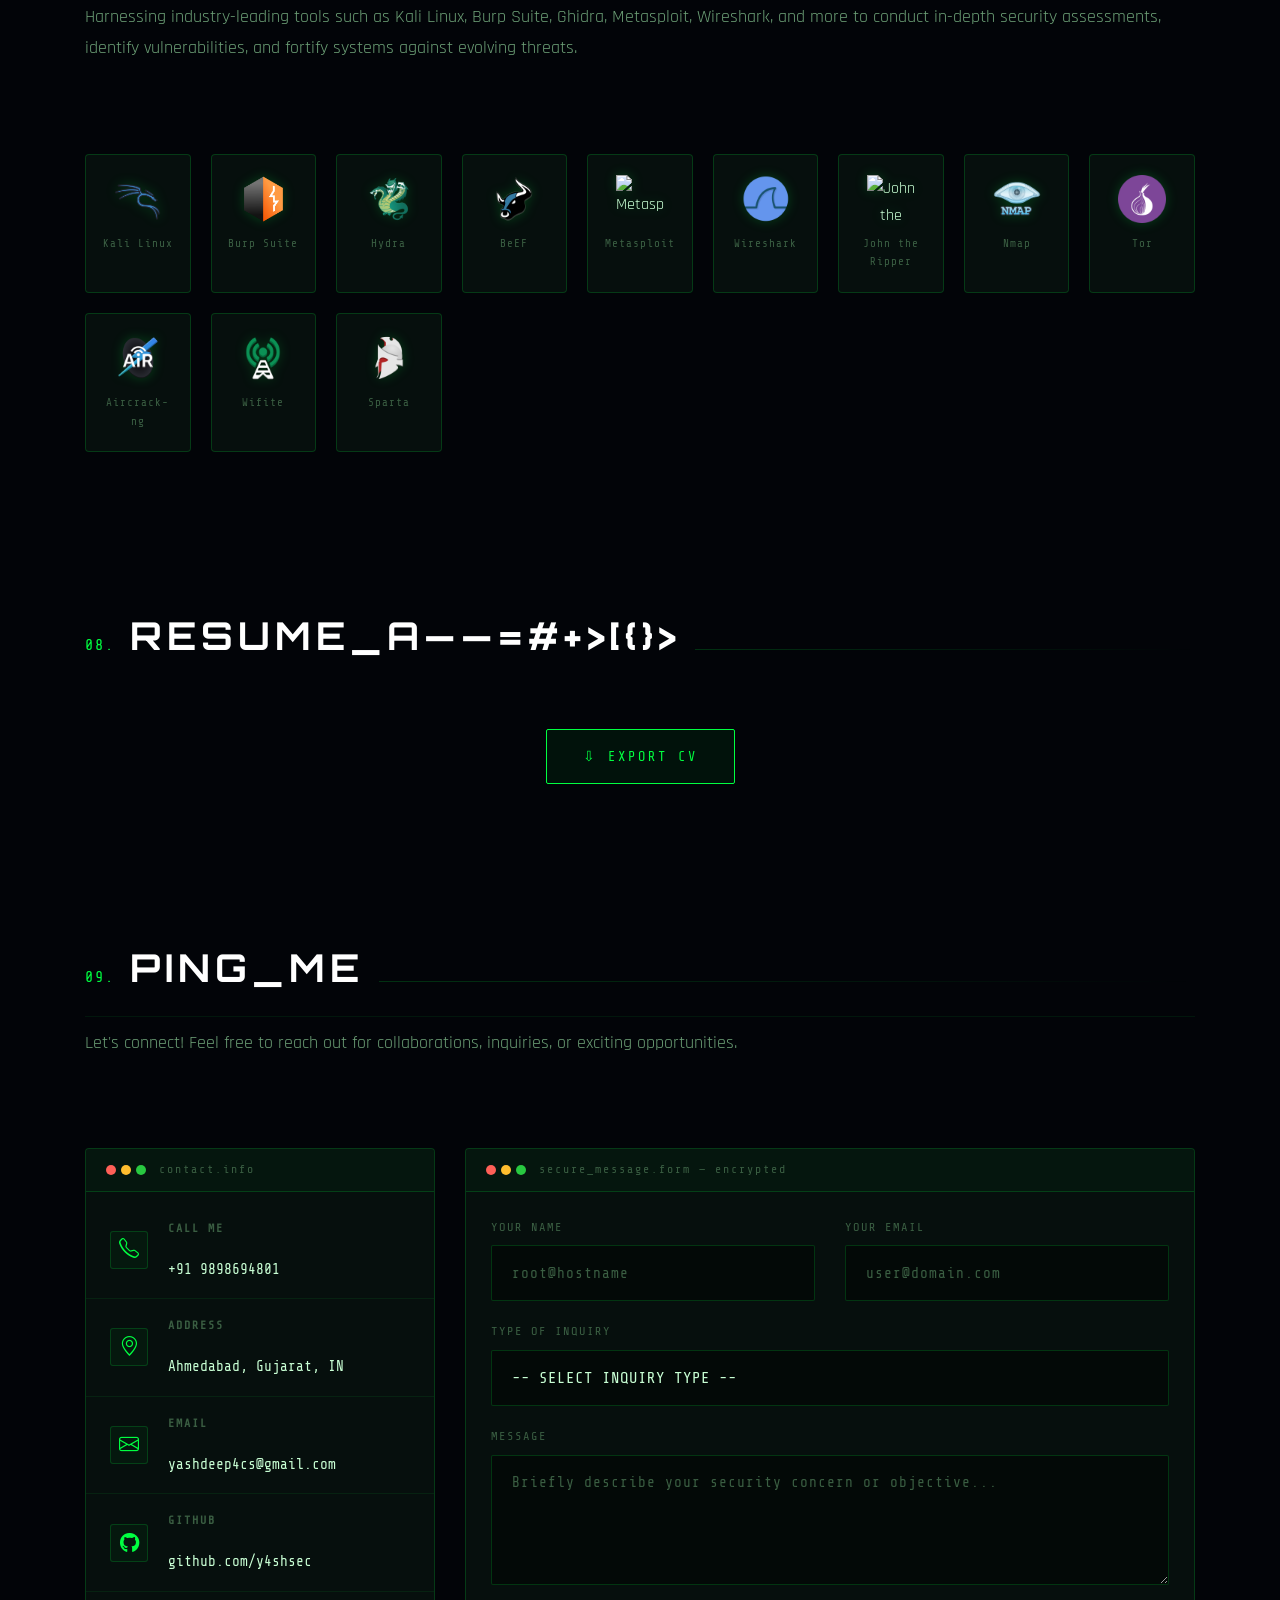
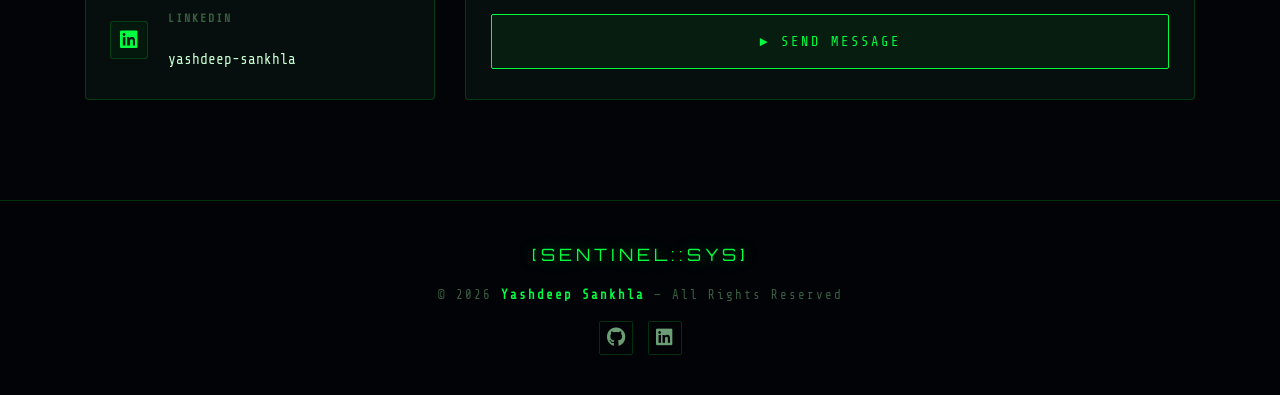
==== commit f950da7e: "Update canonical and OG URLs for live Vercel domain" ====
--- a/index.html
+++ b/index.html
@@ -8,26 +8,26 @@
   <meta property="og:title" content="Yashdeep Sankhla (Sentinel)">
   <meta property="og:description" content="Explore the projects and achievements of Yashdeep Sankhla, a cybersecurity enthusiast and ethical hacker."> -->
 
-<title>Yashdeep Sankhla — Sentinel | Cybersecurity Professional</title>
-<meta name="description" content="Cybersecurity portfolio of Yashdeep Sankhla — DFIR, VAPT, SOC Analyst, Penetration Testing, and CTF player based in Ahmedabad, India.">
-<meta name="author" content="Yashdeep Sankhla">
-<meta name="keywords" content="Yashdeep Sankhla, Sentinel, Cybersecurity, DFIR, VAPT, SOC Analyst, Penetration Testing, Bug Bounty, CTF, Digital Forensics, Network Security">
-<link rel="canonical" href="https://YOUR-DOMAIN.com/">
-
-<!-- Open Graph -->
-<meta property="og:type" content="website">
-<meta property="og:url" content="https://YOUR-DOMAIN.com/">
-<meta property="og:title" content="Yashdeep Sankhla — Sentinel | Cybersecurity Professional">
-<meta property="og:description" content="DFIR, VAPT, SOC, and Penetration Testing portfolio of Yashdeep Sankhla (Sentinel).">
-<meta property="og:image" content="https://YOUR-DOMAIN.com/assets/img/og-preview.jpg">
-<meta property="og:image:width" content="1200">
-<meta property="og:image:height" content="630">
-
-<!-- Twitter / X Card -->
-<meta name="twitter:card" content="summary_large_image">
-<meta name="twitter:title" content="Yashdeep Sankhla — Sentinel | Cybersecurity">
-<meta name="twitter:description" content="DFIR • VAPT • SOC • CTF portfolio of Yashdeep Sankhla.">
-<meta name="twitter:image" content="https://YOUR-DOMAIN.com/assets/img/og-preview.jpg">
+    <title>Yashdeep Sankhla — Sentinel | Cybersecurity Professional</title>
+    <meta name="description" content="Cybersecurity portfolio of Yashdeep Sankhla — DFIR, VAPT, SOC Analyst, Penetration Testing, and CTF player based in Ahmedabad, India.">
+    <meta name="author" content="Yashdeep Sankhla">
+    <meta name="keywords" content="Yashdeep Sankhla, Sentinel, Cybersecurity, DFIR, VAPT, SOC Analyst, Penetration Testing, Bug Bounty, CTF, Digital Forensics, Network Security">
+    <link rel="canonical" href="https://sentinel-portfolio-hazel.vercel.app/">
+
+    <!-- Open Graph -->
+    <meta property="og:type" content="website">
+    <meta property="og:url" content="https://sentinel-portfolio-hazel.vercel.app/">
+    <meta property="og:title" content="Yashdeep Sankhla — Sentinel | Cybersecurity Professional">
+    <meta property="og:description" content="DFIR, VAPT, SOC, and Penetration Testing portfolio of Yashdeep Sankhla (Sentinel).">
+    <meta property="og:image" content="https://sentinel-portfolio-hazel.vercel.app/assets/img/og-preview.jpg">
+    <meta property="og:image:width" content="1200">
+    <meta property="og:image:height" content="630">
+
+    <!-- Twitter / X Card -->
+    <meta name="twitter:card" content="summary_large_image">
+    <meta name="twitter:title" content="Yashdeep Sankhla — Sentinel | Cybersecurity">
+    <meta name="twitter:description" content="DFIR • VAPT • SOC • CTF portfolio of Yashdeep Sankhla.">
+    <meta name="twitter:image" content="https://sentinel-portfolio-hazel.vercel.app/assets/img/og-preview.jpg">
 
   <!-- Favicons -->
   <link rel="apple-touch-icon" sizes="180x180" href="assets/img/favicon_io/apple-touch-icon.png">
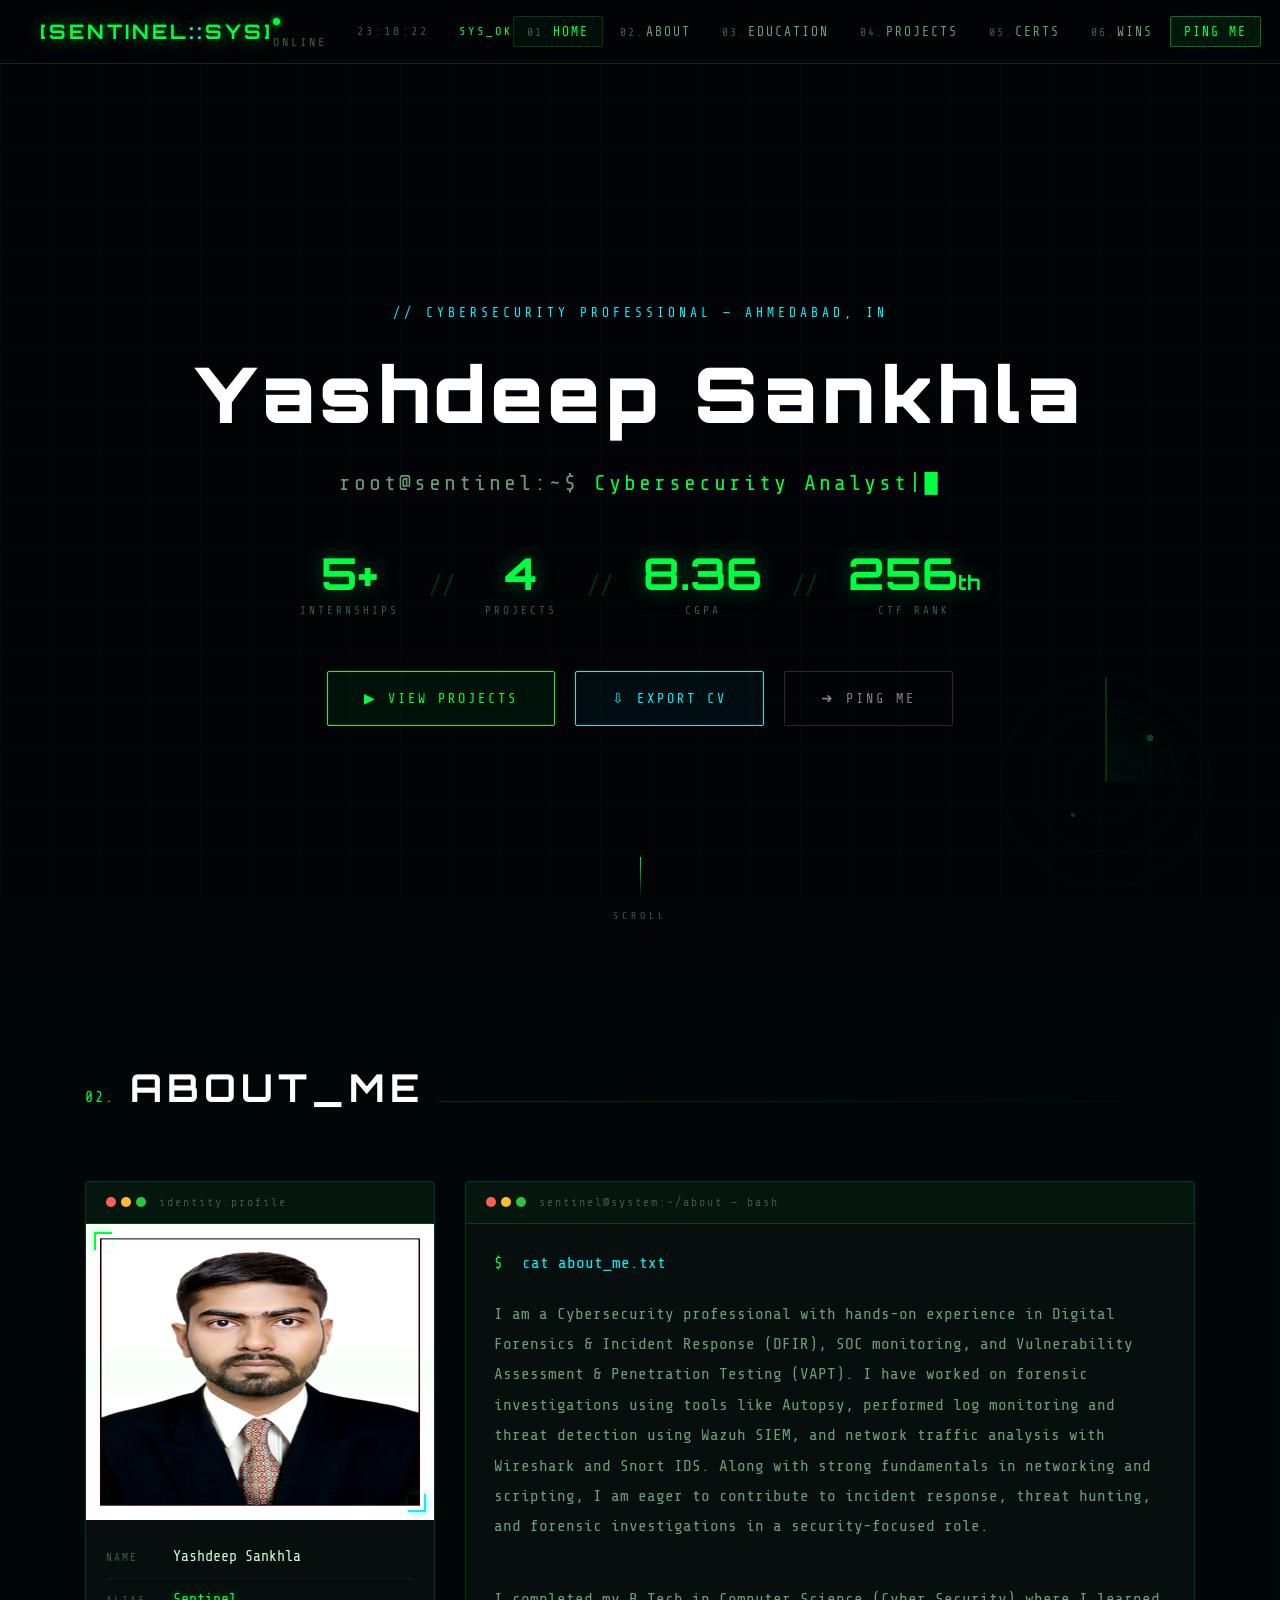
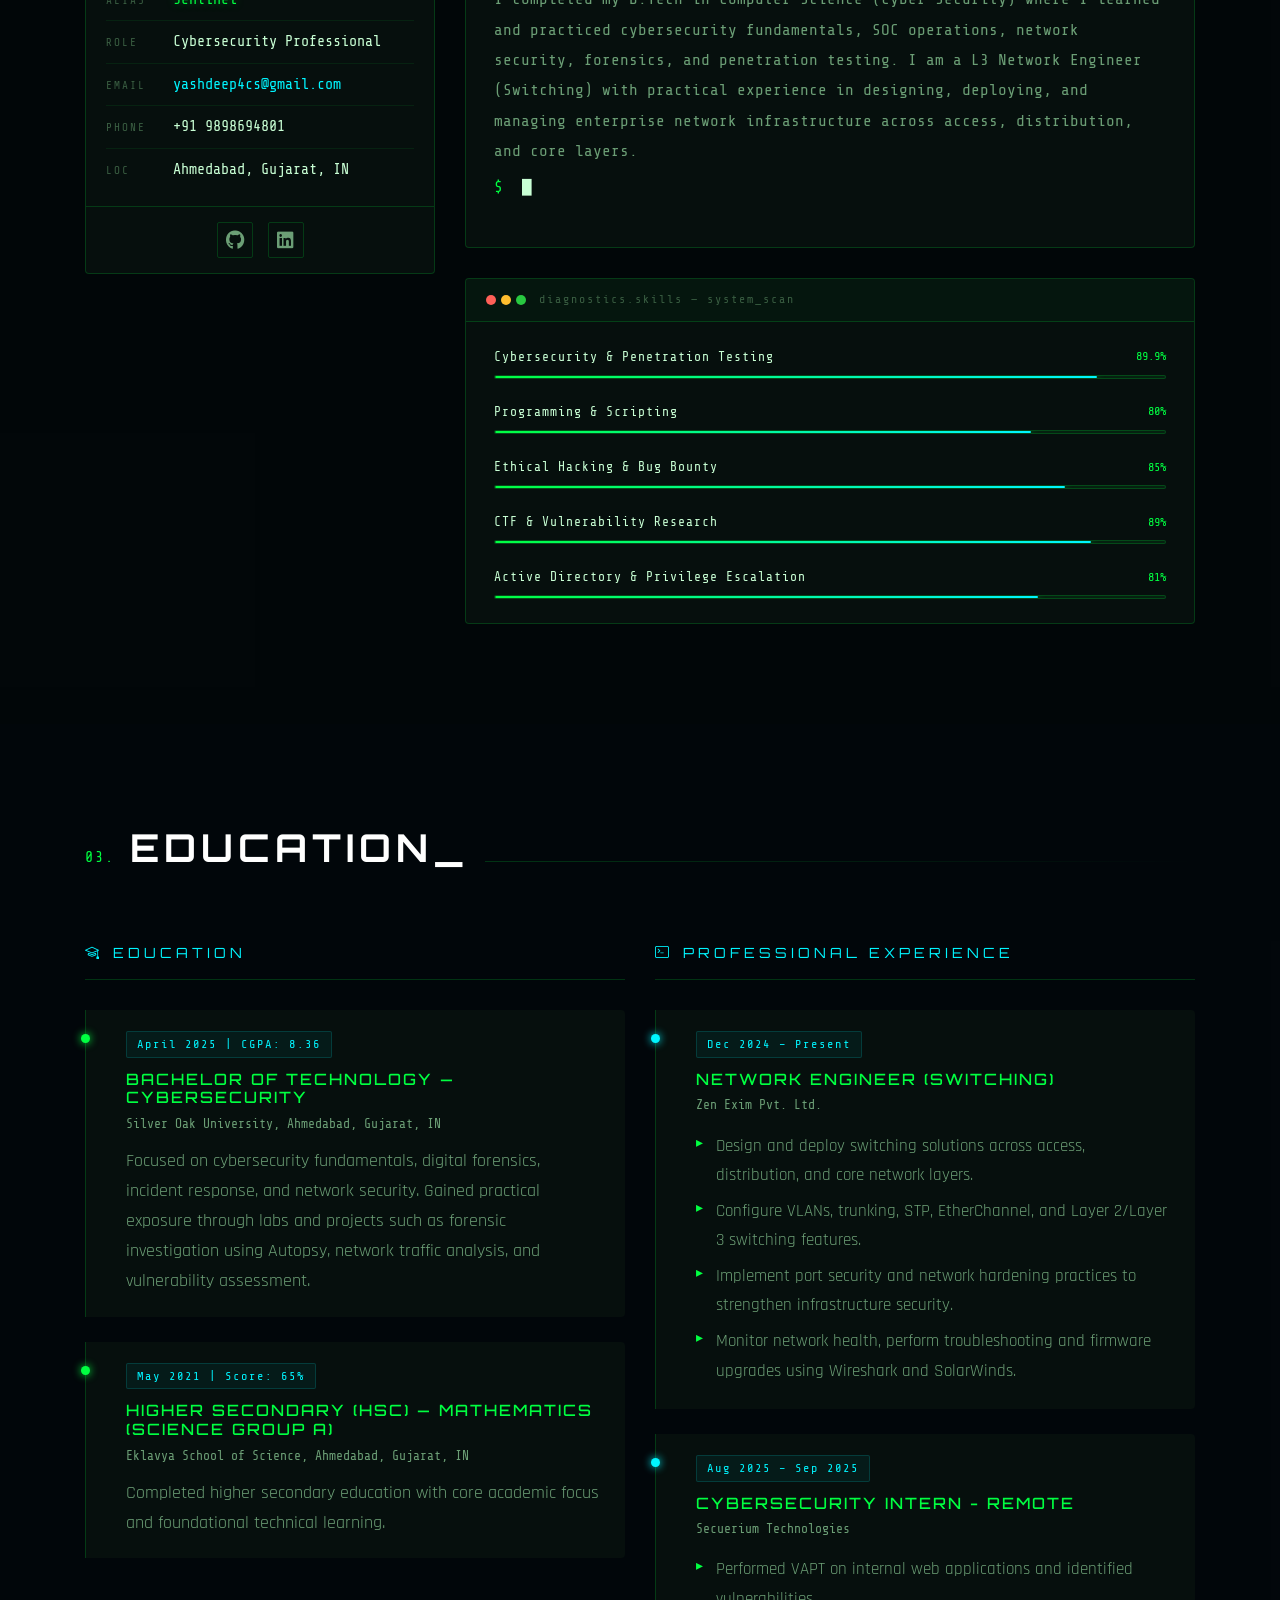
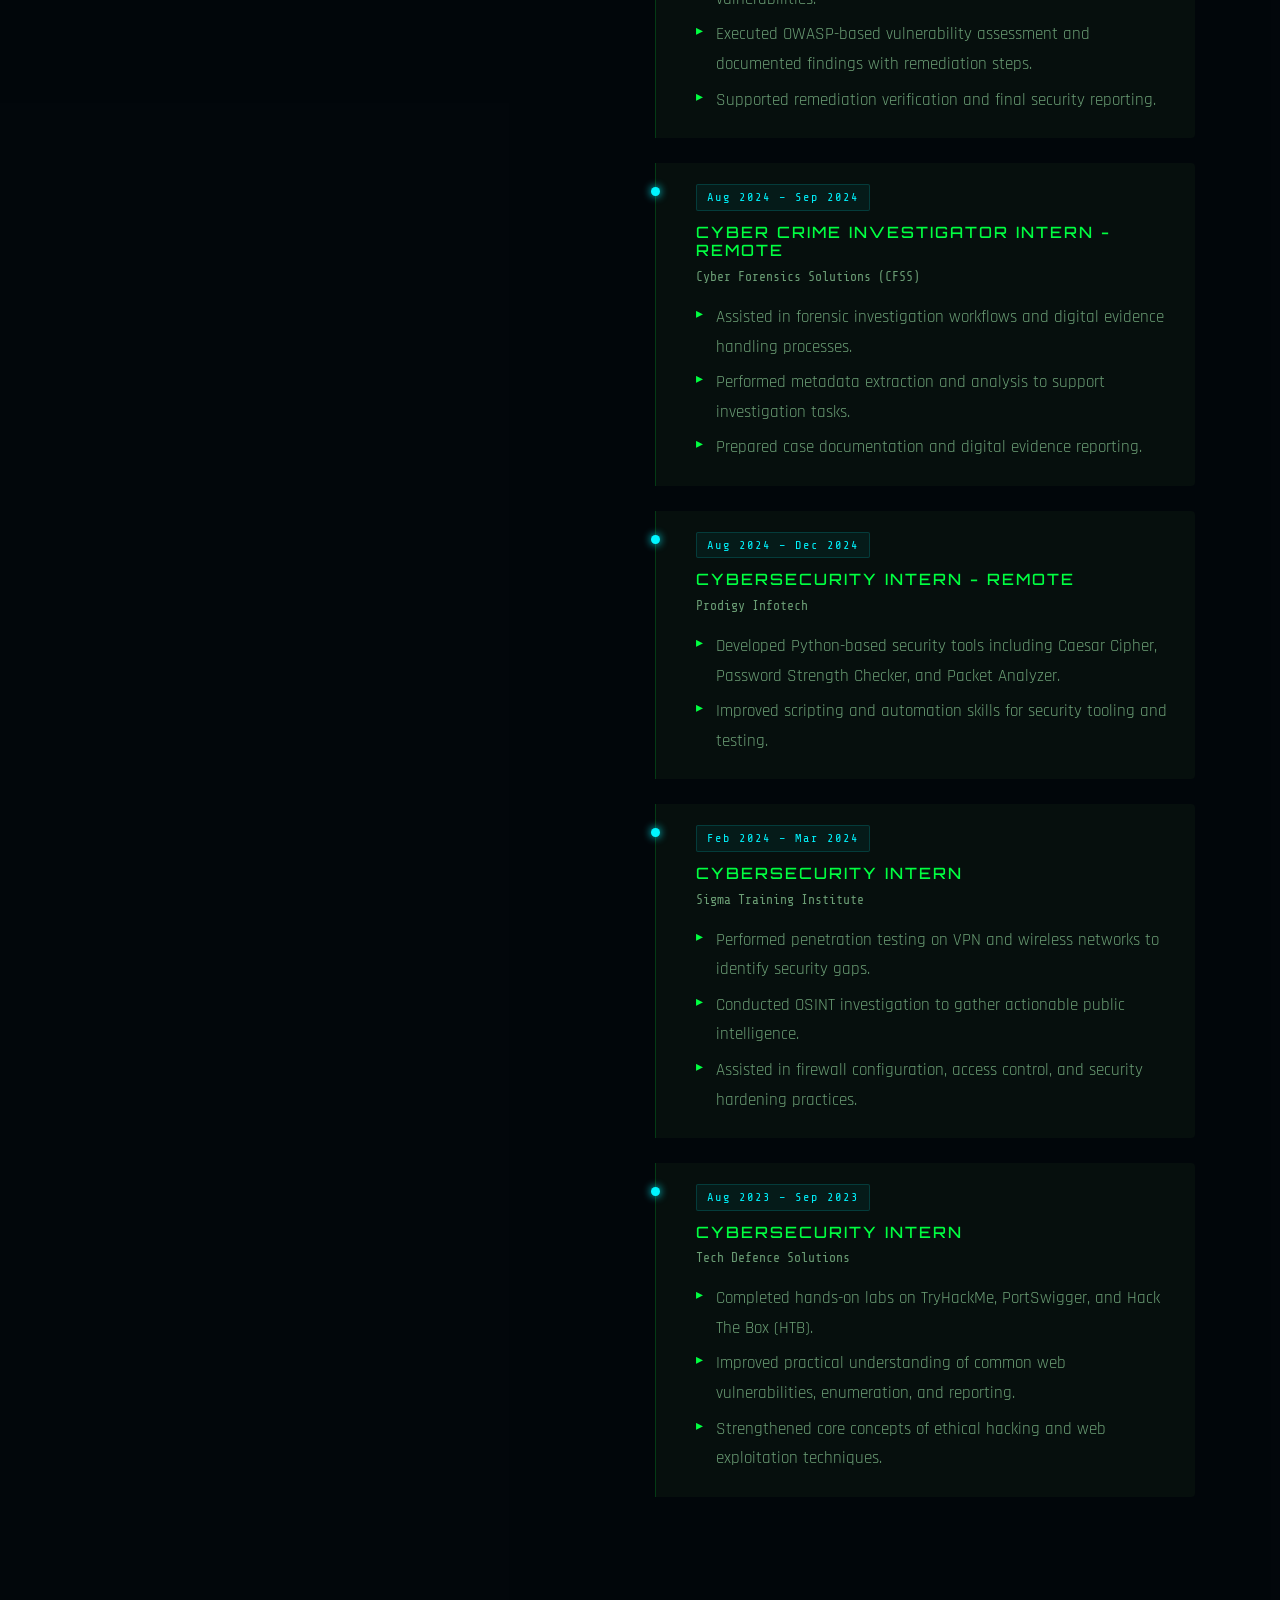
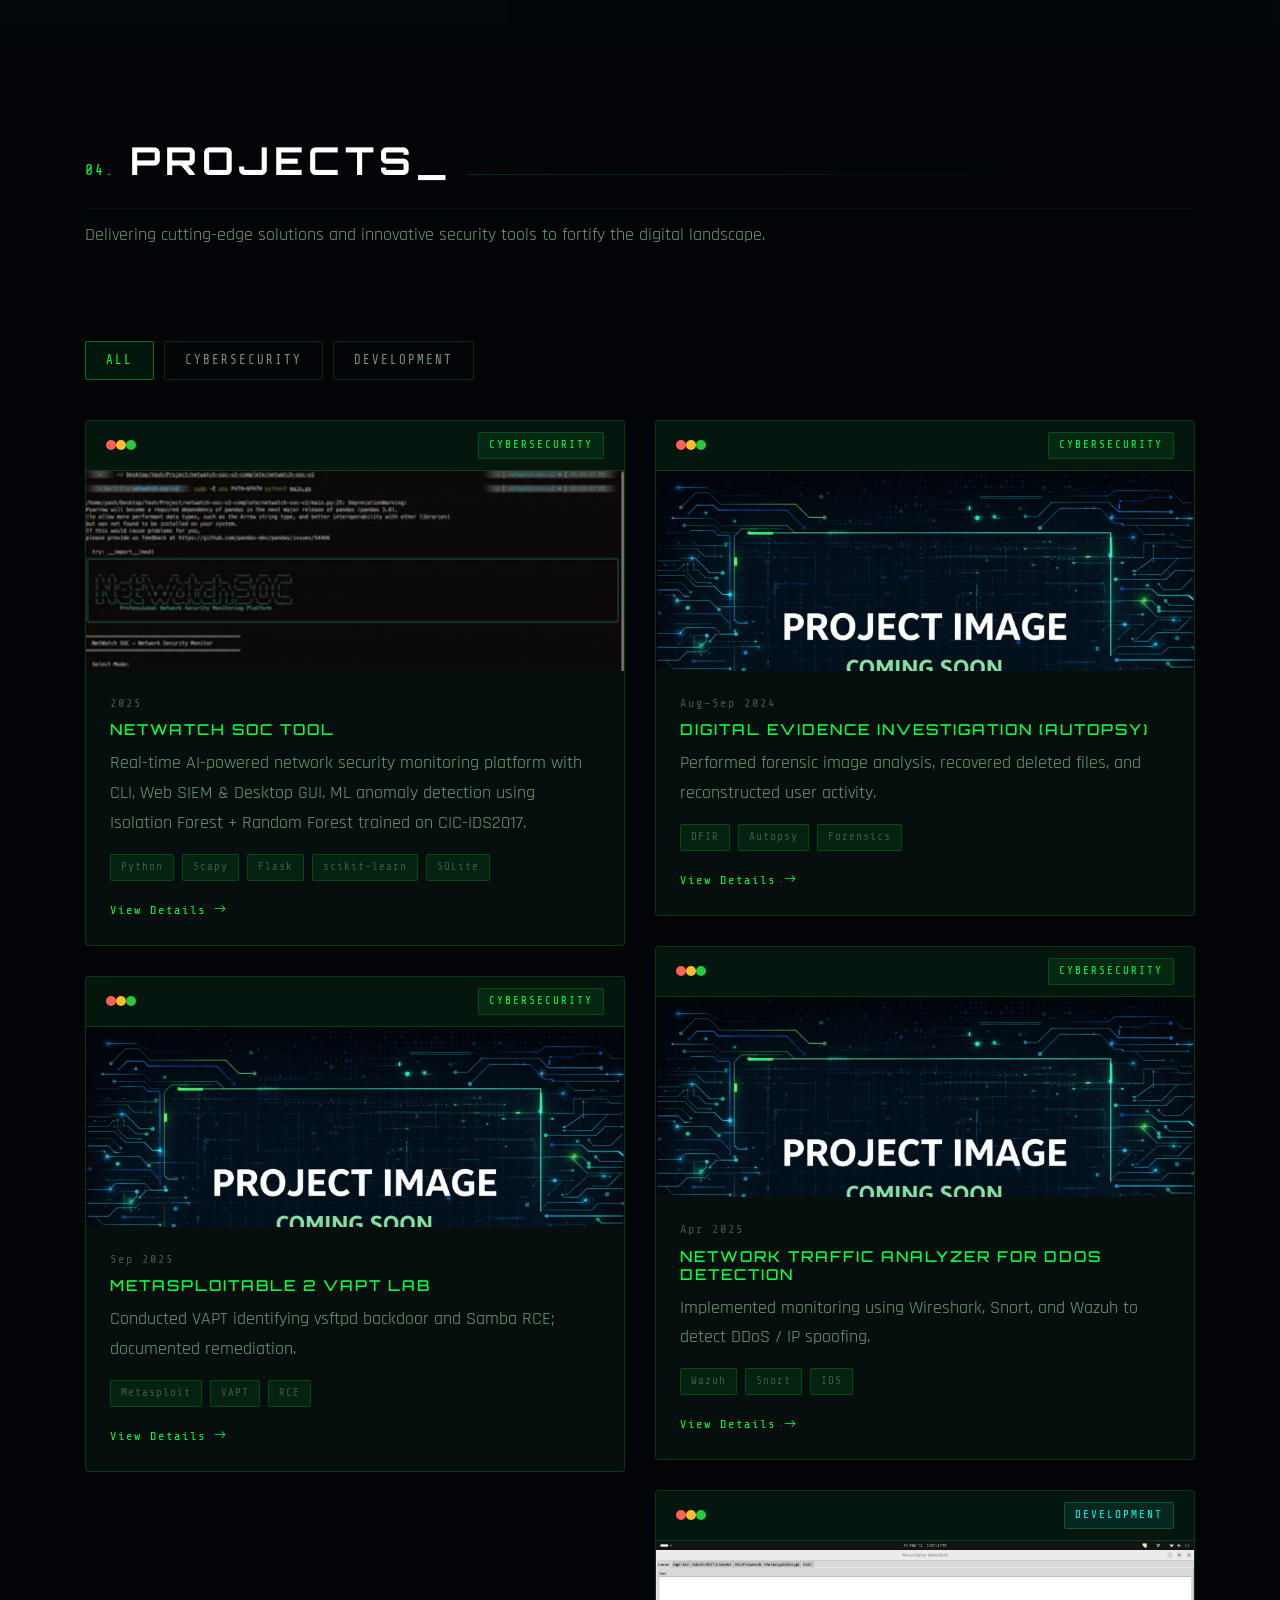
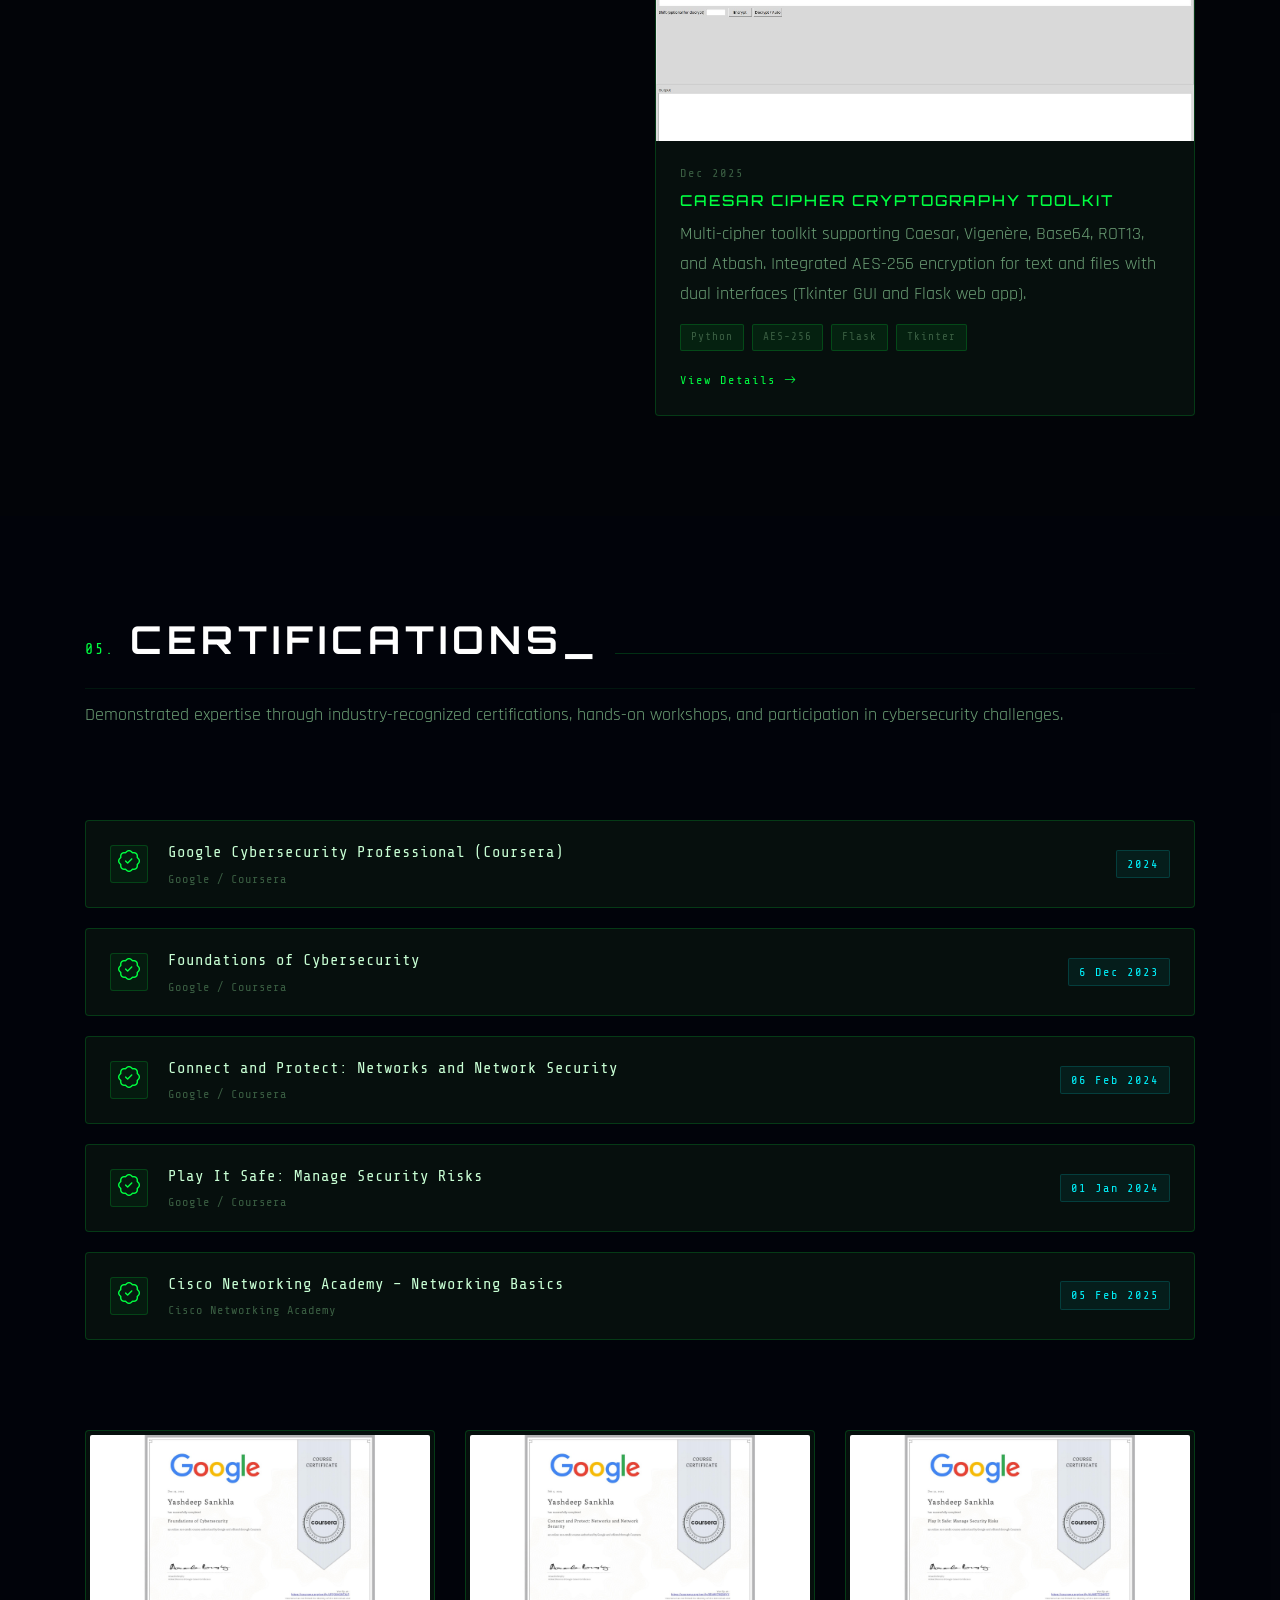
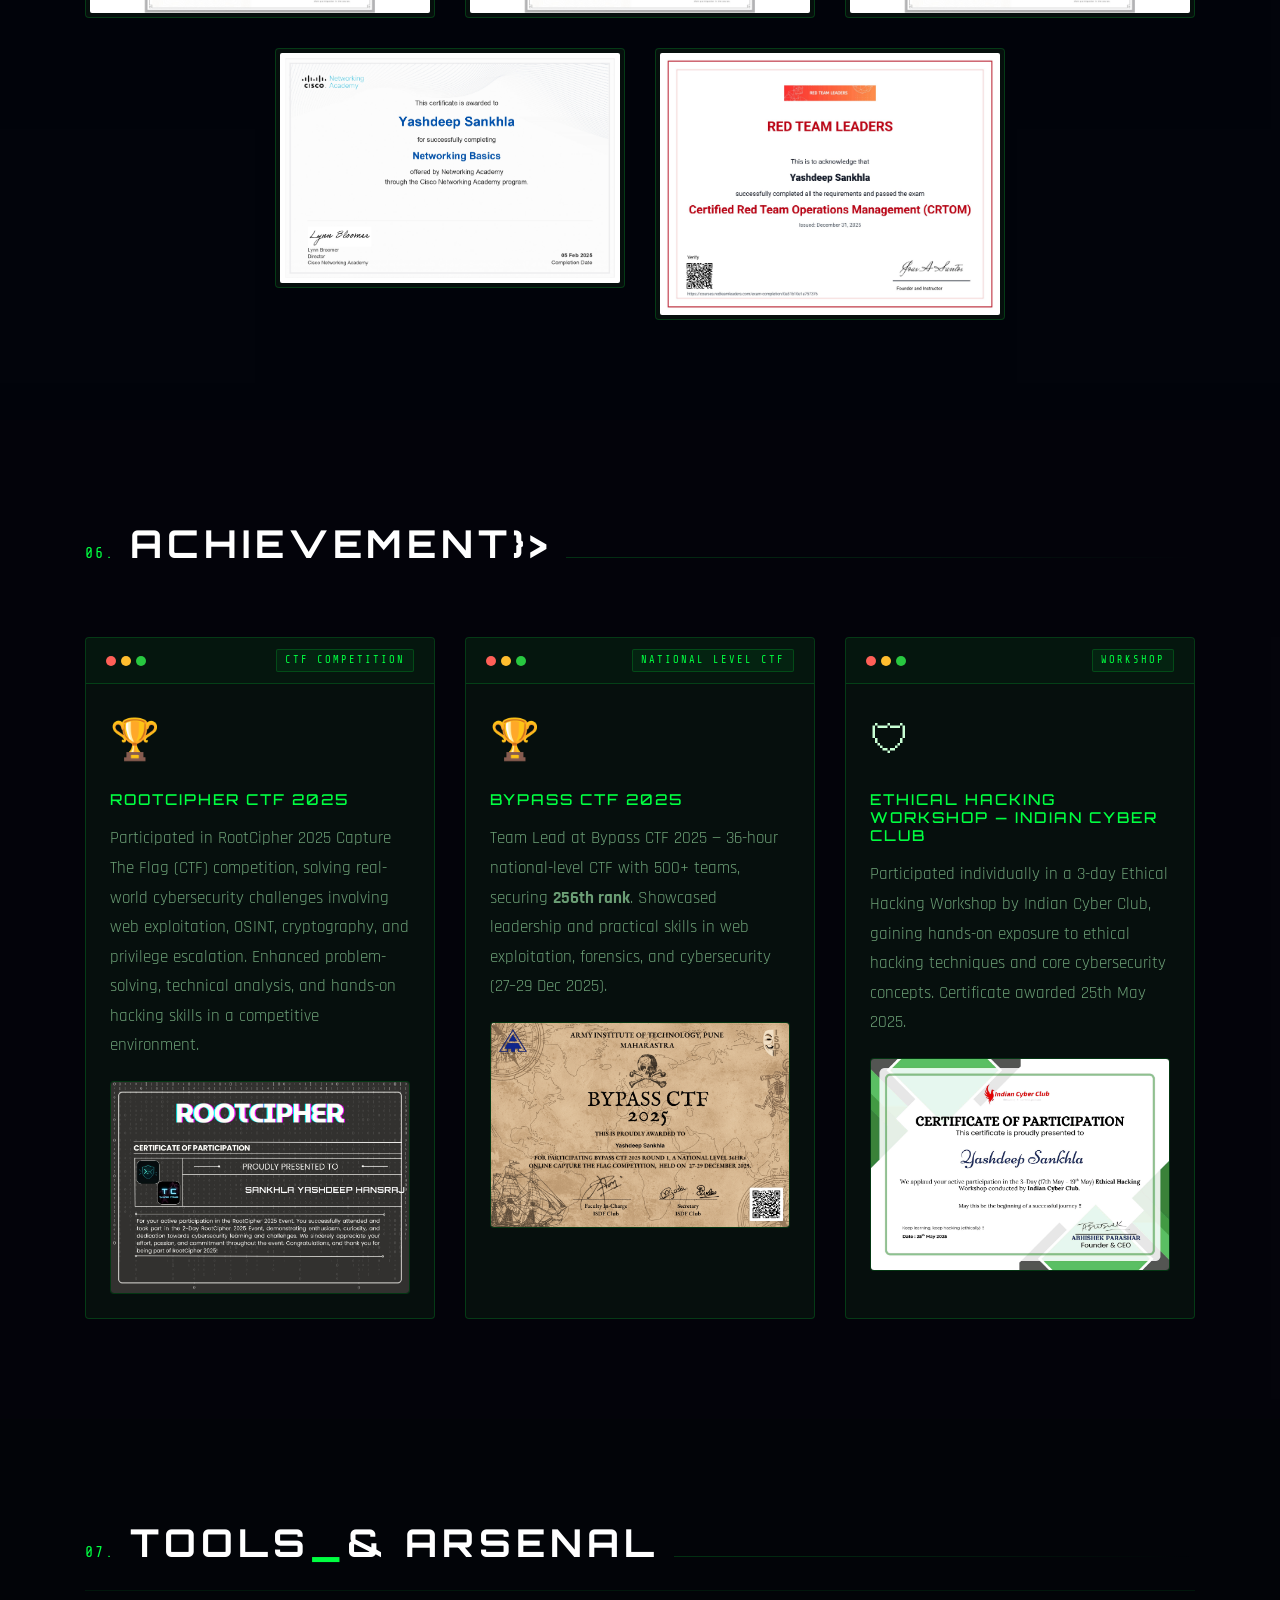
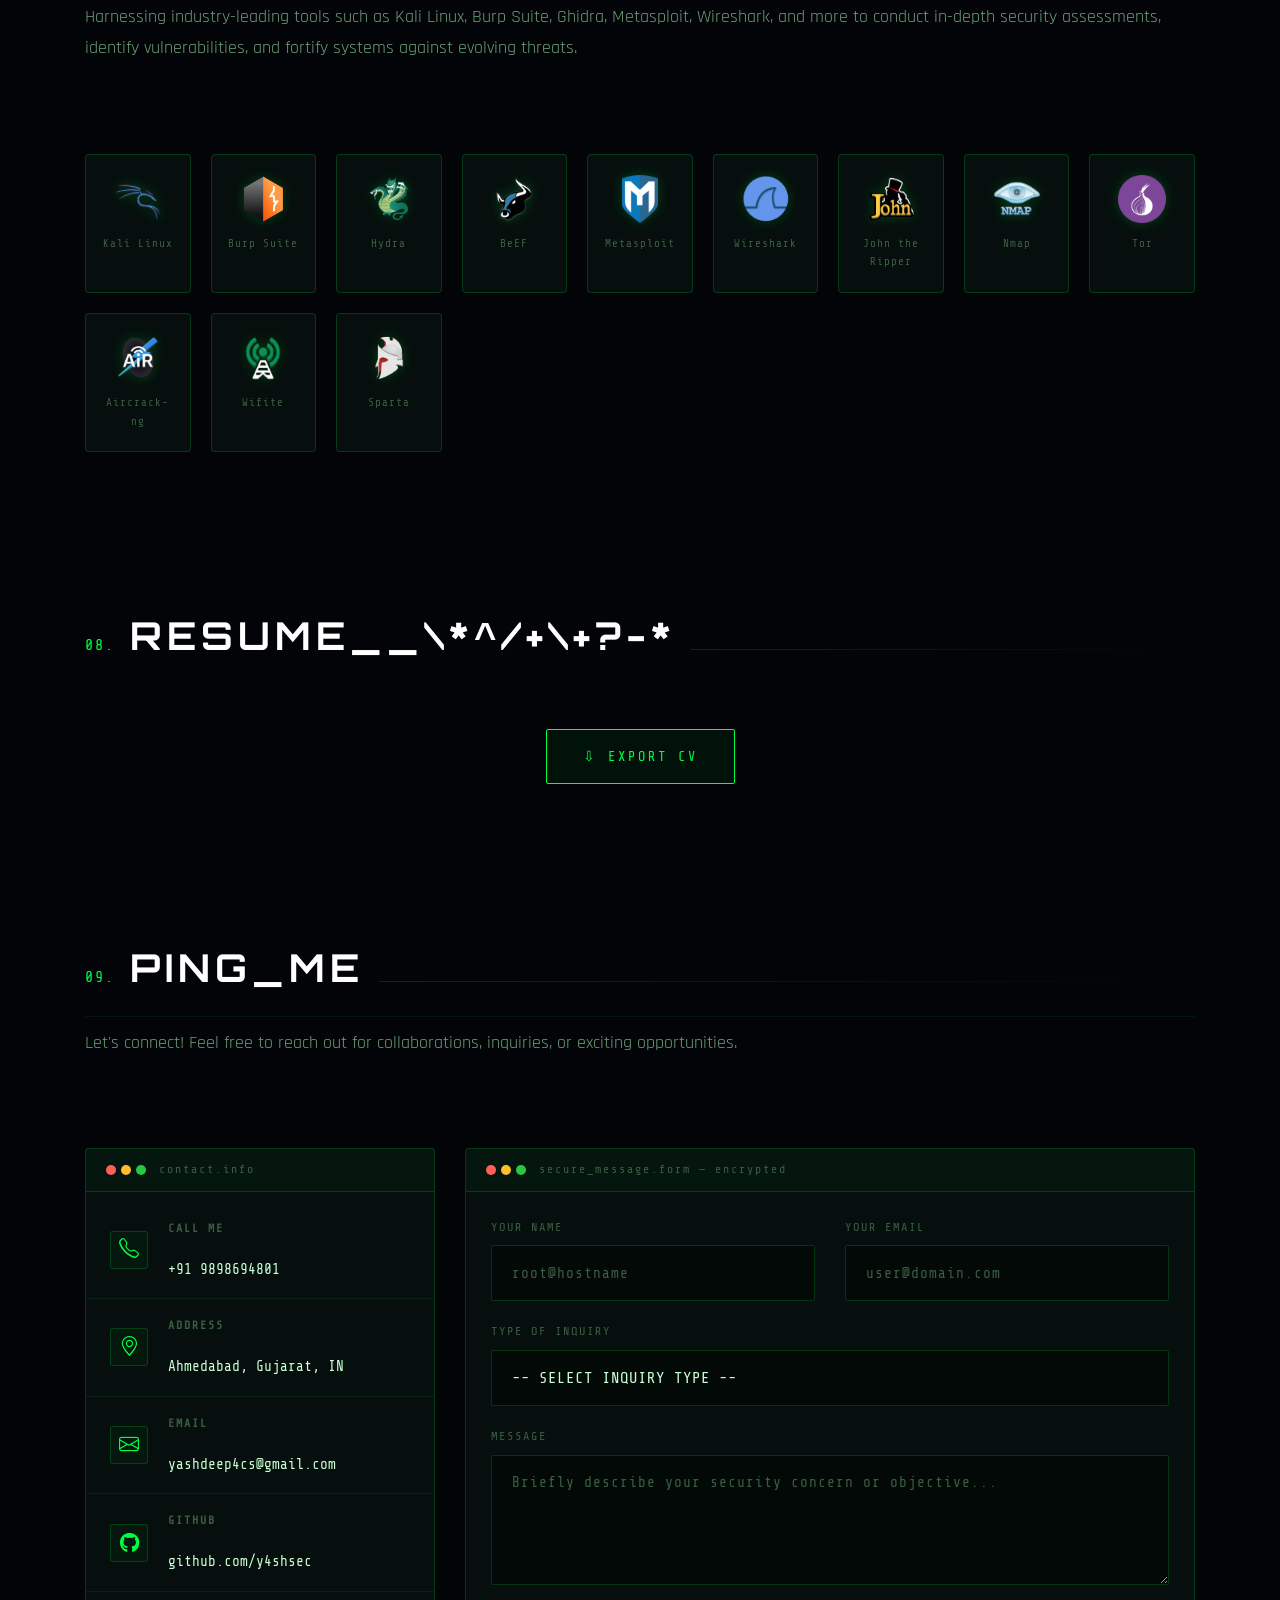
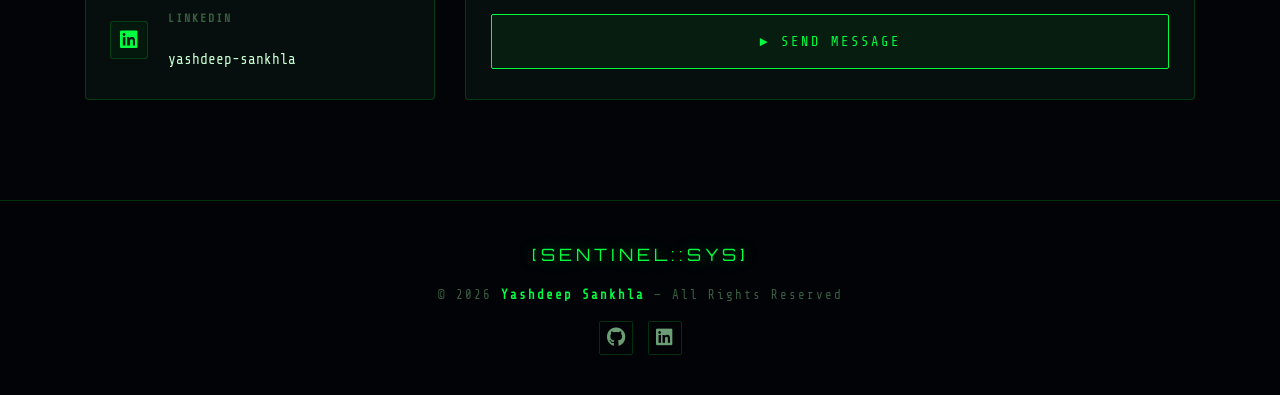
==== commit 9c4a60fe: "initial-update" ====
--- a/index.html
+++ b/index.html
@@ -8,26 +8,26 @@
   <meta property="og:title" content="Yashdeep Sankhla (Sentinel)">
   <meta property="og:description" content="Explore the projects and achievements of Yashdeep Sankhla, a cybersecurity enthusiast and ethical hacker."> -->
 
-    <title>Yashdeep Sankhla — Sentinel | Cybersecurity Professional</title>
-    <meta name="description" content="Cybersecurity portfolio of Yashdeep Sankhla — DFIR, VAPT, SOC Analyst, Penetration Testing, and CTF player based in Ahmedabad, India.">
-    <meta name="author" content="Yashdeep Sankhla">
-    <meta name="keywords" content="Yashdeep Sankhla, Sentinel, Cybersecurity, DFIR, VAPT, SOC Analyst, Penetration Testing, Bug Bounty, CTF, Digital Forensics, Network Security">
-    <link rel="canonical" href="https://sentinel-portfolio-hazel.vercel.app/">
-
-    <!-- Open Graph -->
-    <meta property="og:type" content="website">
-    <meta property="og:url" content="https://sentinel-portfolio-hazel.vercel.app/">
-    <meta property="og:title" content="Yashdeep Sankhla — Sentinel | Cybersecurity Professional">
-    <meta property="og:description" content="DFIR, VAPT, SOC, and Penetration Testing portfolio of Yashdeep Sankhla (Sentinel).">
-    <meta property="og:image" content="https://sentinel-portfolio-hazel.vercel.app/assets/img/og-preview.jpg">
-    <meta property="og:image:width" content="1200">
-    <meta property="og:image:height" content="630">
-
-    <!-- Twitter / X Card -->
-    <meta name="twitter:card" content="summary_large_image">
-    <meta name="twitter:title" content="Yashdeep Sankhla — Sentinel | Cybersecurity">
-    <meta name="twitter:description" content="DFIR • VAPT • SOC • CTF portfolio of Yashdeep Sankhla.">
-    <meta name="twitter:image" content="https://sentinel-portfolio-hazel.vercel.app/assets/img/og-preview.jpg">
+  <title>Yashdeep Sankhla — Sentinel | Cybersecurity Professional</title>
+  <meta name="description" content="Cybersecurity portfolio of Yashdeep Sankhla — DFIR, VAPT, SOC Analyst, Penetration Testing, and CTF player based in Ahmedabad, India.">
+  <meta name="author" content="Yashdeep Sankhla">
+  <meta name="keywords" content="Yashdeep Sankhla, Sentinel, Cybersecurity, DFIR, VAPT, SOC Analyst, Penetration Testing, Bug Bounty, CTF, Digital Forensics, Network Security">
+  <link rel="canonical" href="https://yashdeep-sankhla-portfolio.vercel.app/">
+
+  <!-- Open Graph -->
+  <meta property="og:type" content="website">
+  <meta property="og:url" content="https://yashdeep-sankhla-portfolio.vercel.app/">
+  <meta property="og:title" content="Yashdeep Sankhla — Sentinel | Cybersecurity Professional">
+  <meta property="og:description" content="DFIR, VAPT, SOC, and Penetration Testing portfolio of Yashdeep Sankhla (Sentinel).">
+  <meta property="og:image" content="https://yashdeep-sankhla-portfolio.vercel.app/assets/img/og-preview.jpg">
+  <meta property="og:image:width" content="1200">
+  <meta property="og:image:height" content="630">
+
+  <!-- Twitter / X Card -->
+  <meta name="twitter:card" content="summary_large_image">
+  <meta name="twitter:title" content="Yashdeep Sankhla — Sentinel | Cybersecurity">
+  <meta name="twitter:description" content="DFIR • VAPT • SOC • CTF portfolio of Yashdeep Sankhla.">
+  <meta name="twitter:image" content="https://yashdeep-sankhla-portfolio.vercel.app/assets/img/og-preview.jpg">
 
   <!-- Favicons -->
   <link rel="apple-touch-icon" sizes="180x180" href="assets/img/favicon_io/apple-touch-icon.png">
--- a/assets/css/main.css
+++ b/assets/css/main.css
@@ -1940,3 +1940,42 @@
     flex-wrap: wrap;
   }
 }
+
+/* ===== Accessibility & Reduced Motion ===== */
+@media (prefers-reduced-motion: reduce) {
+  #matrix-canvas,
+  .scanlines,
+  .radar-sweep,
+  .glitch,
+  .img-scan {
+    display: none !important;
+    animation: none !important;
+  }
+  #preloader {
+    transition: none !important;
+  }
+  *,
+  *::before,
+  *::after {
+    animation-duration: 0.01ms !important;
+    animation-iteration-count: 1 !important;
+    transition-duration: 0.01ms !important;
+  }
+}
+
+/* Clear focus ring for keyboard users */
+a:focus-visible,
+button:focus-visible,
+input:focus-visible,
+select:focus-visible,
+textarea:focus-visible,
+.btn-cyber:focus-visible,
+.mobile-nav-toggle:focus-visible {
+  outline: 2px solid #00ff41 !important;
+  outline-offset: 3px !important;
+}
+
+/* Ensure form labels are properly associated (already good, reinforce) */
+.form-field label {
+  display: block;
+}
